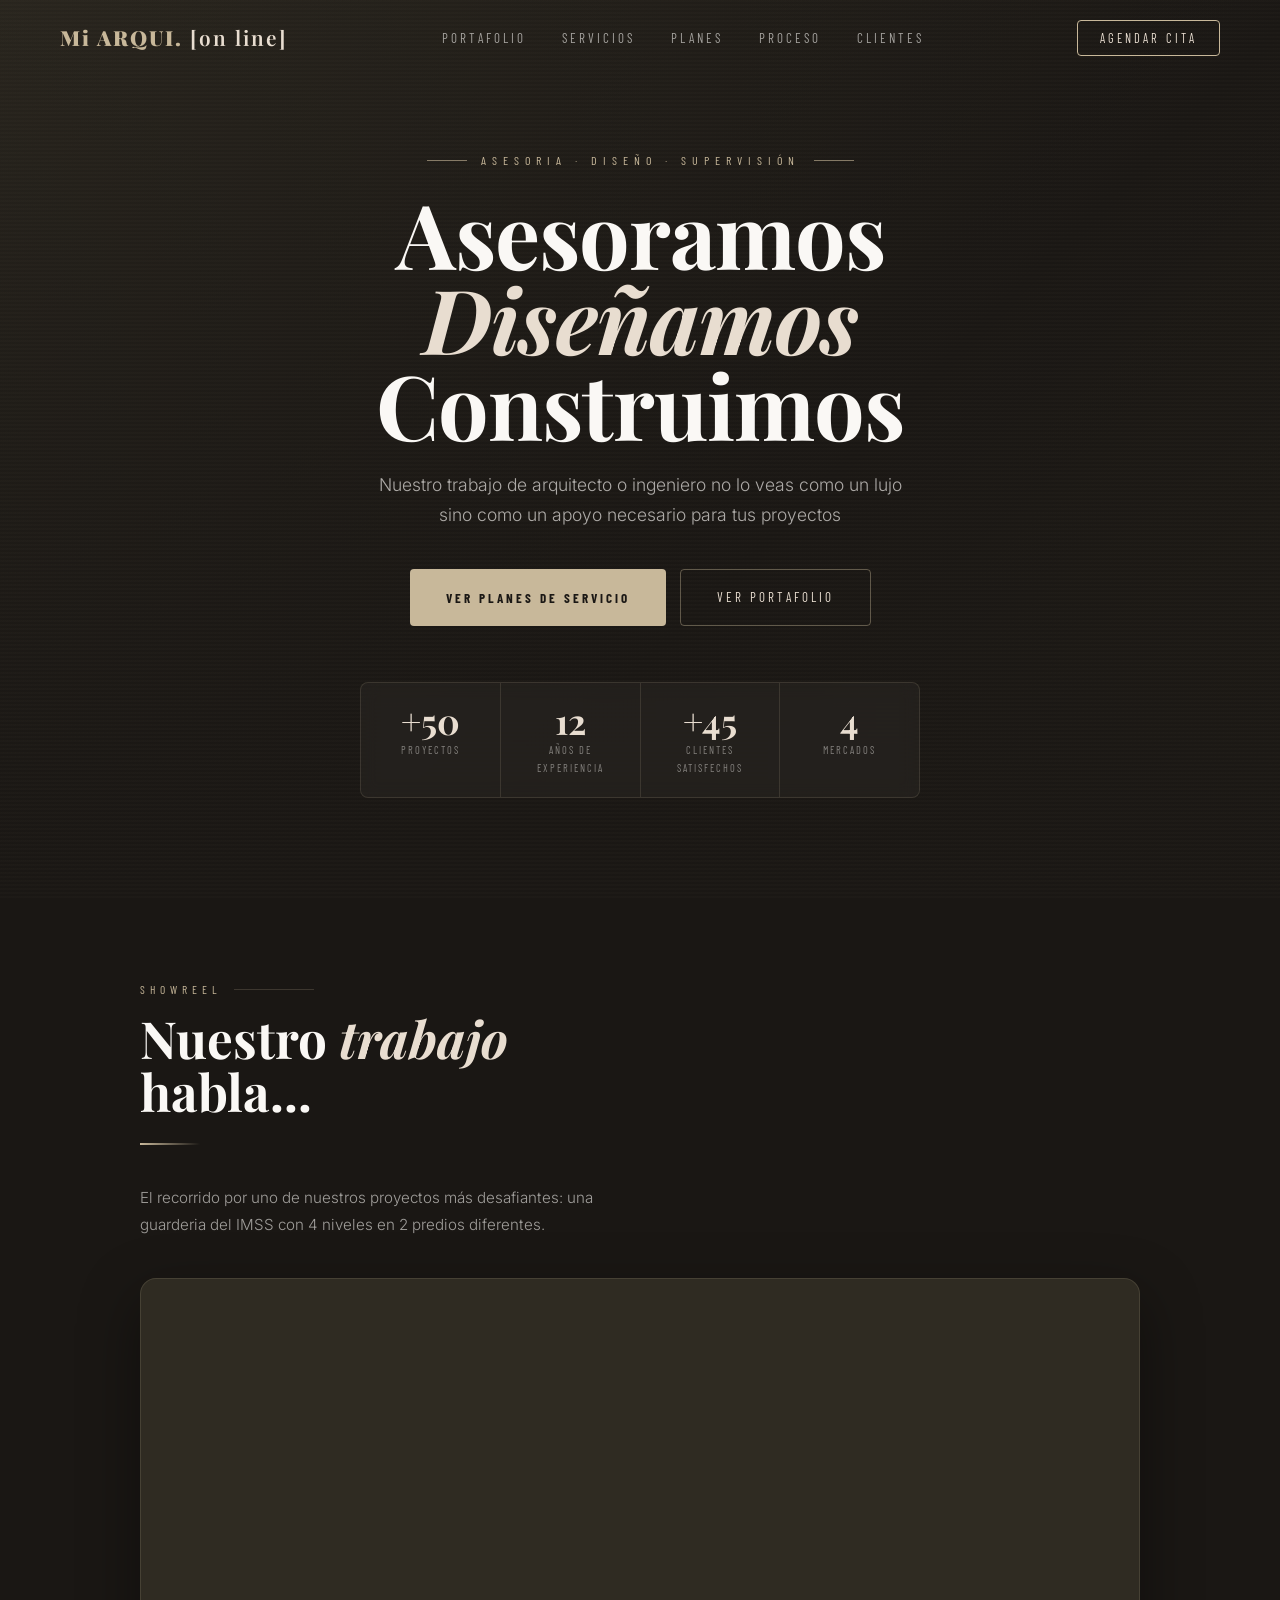
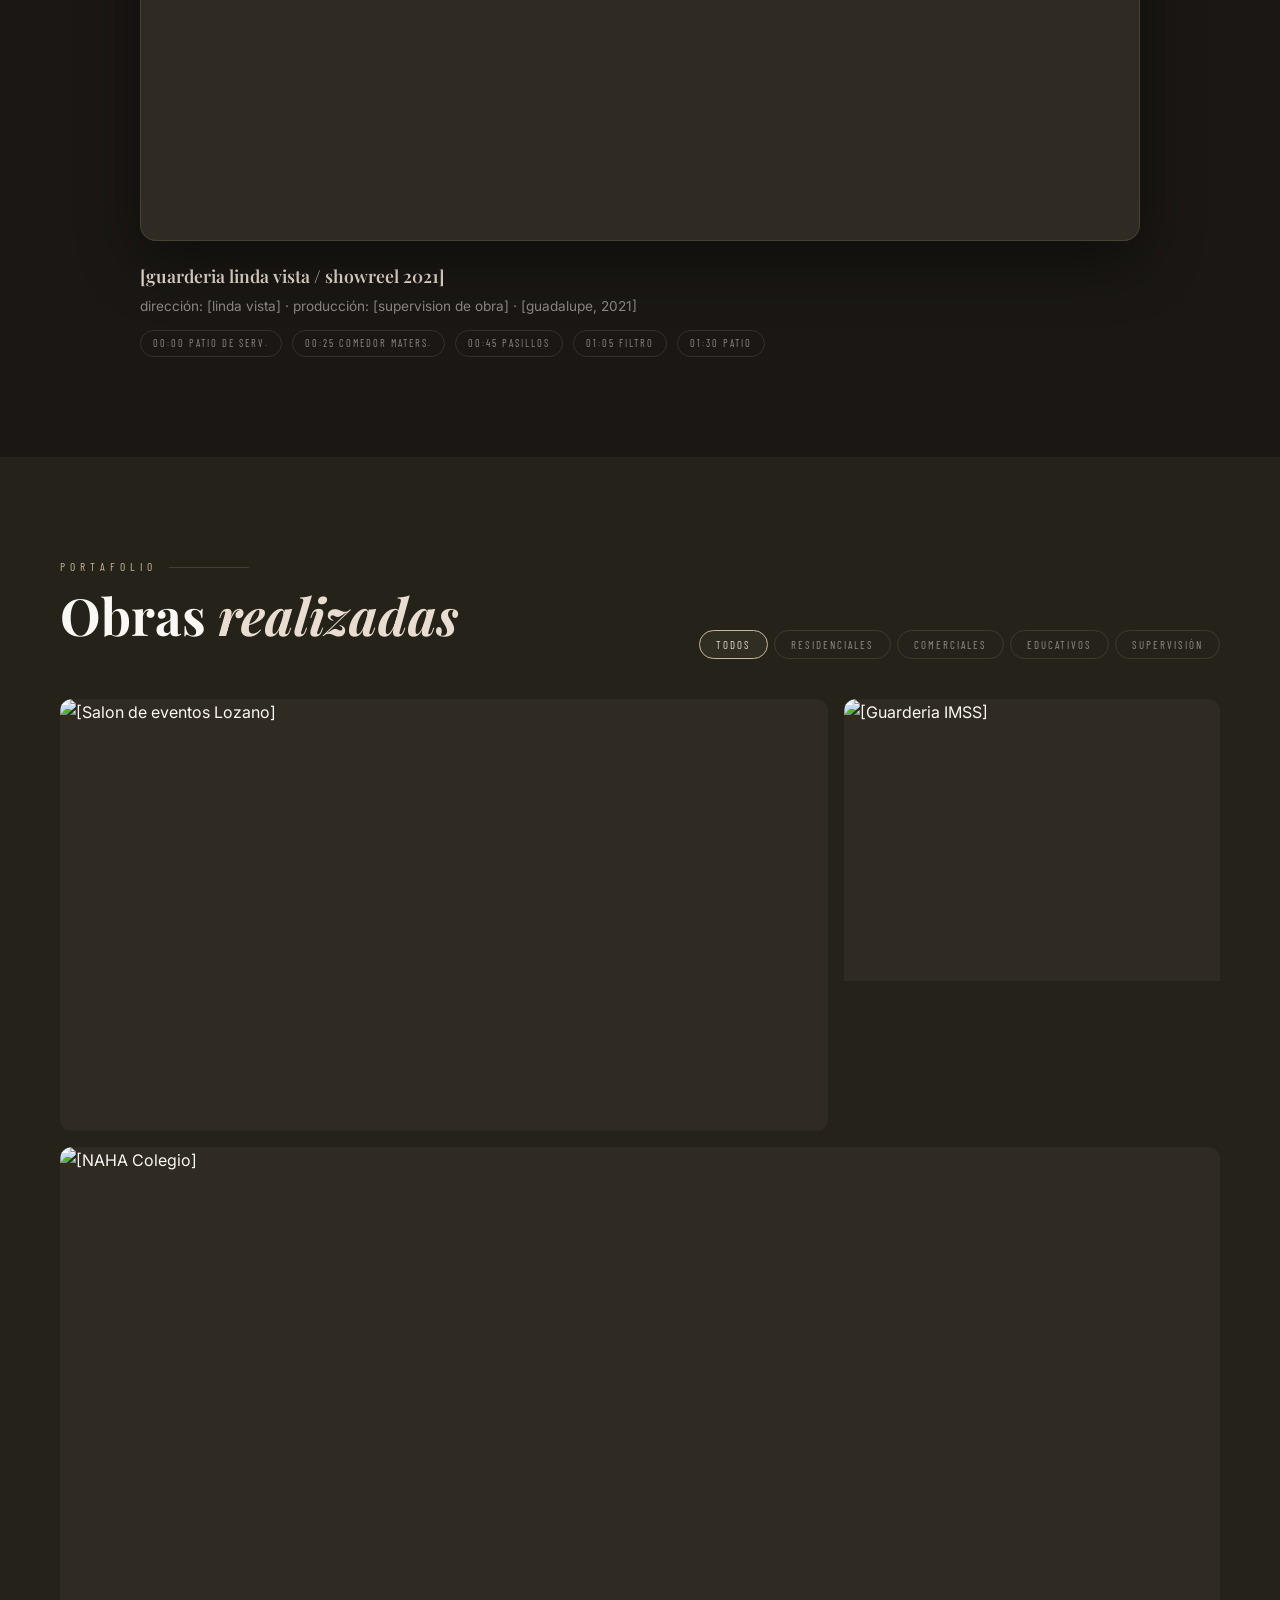
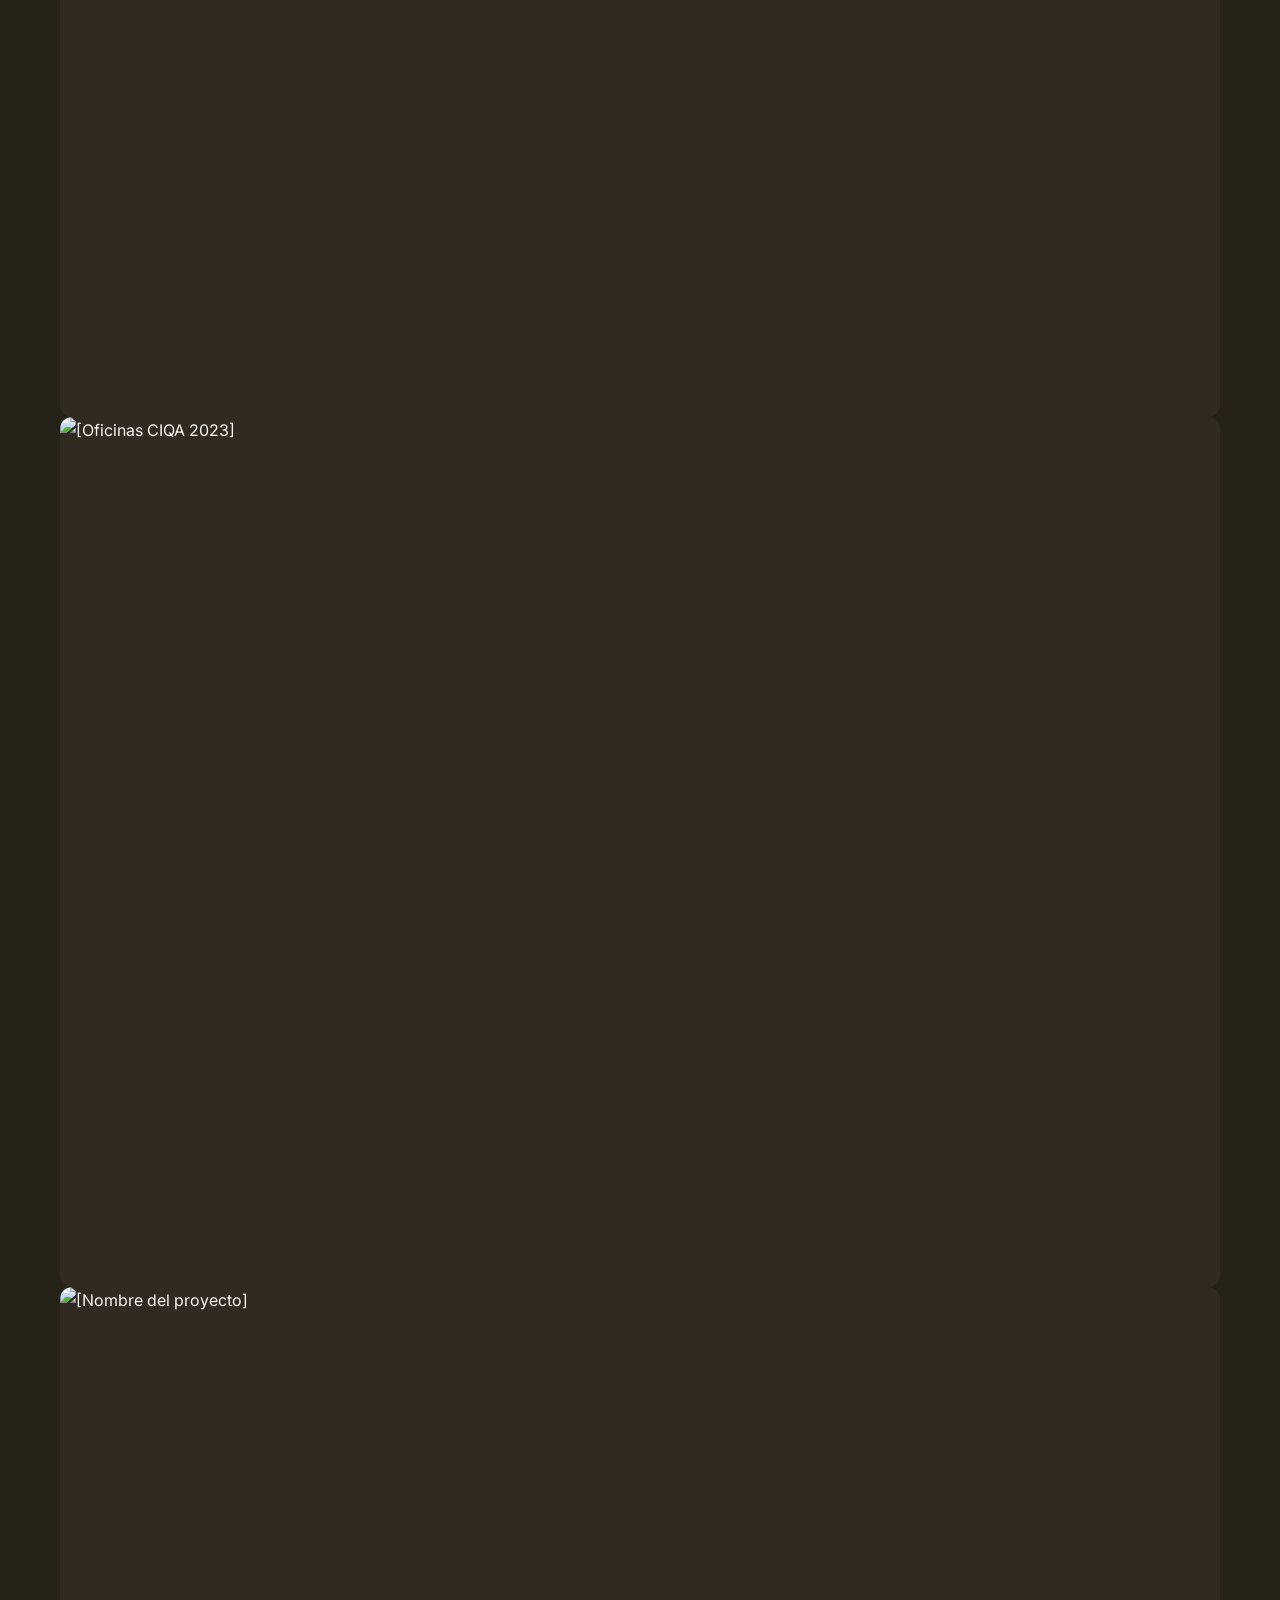
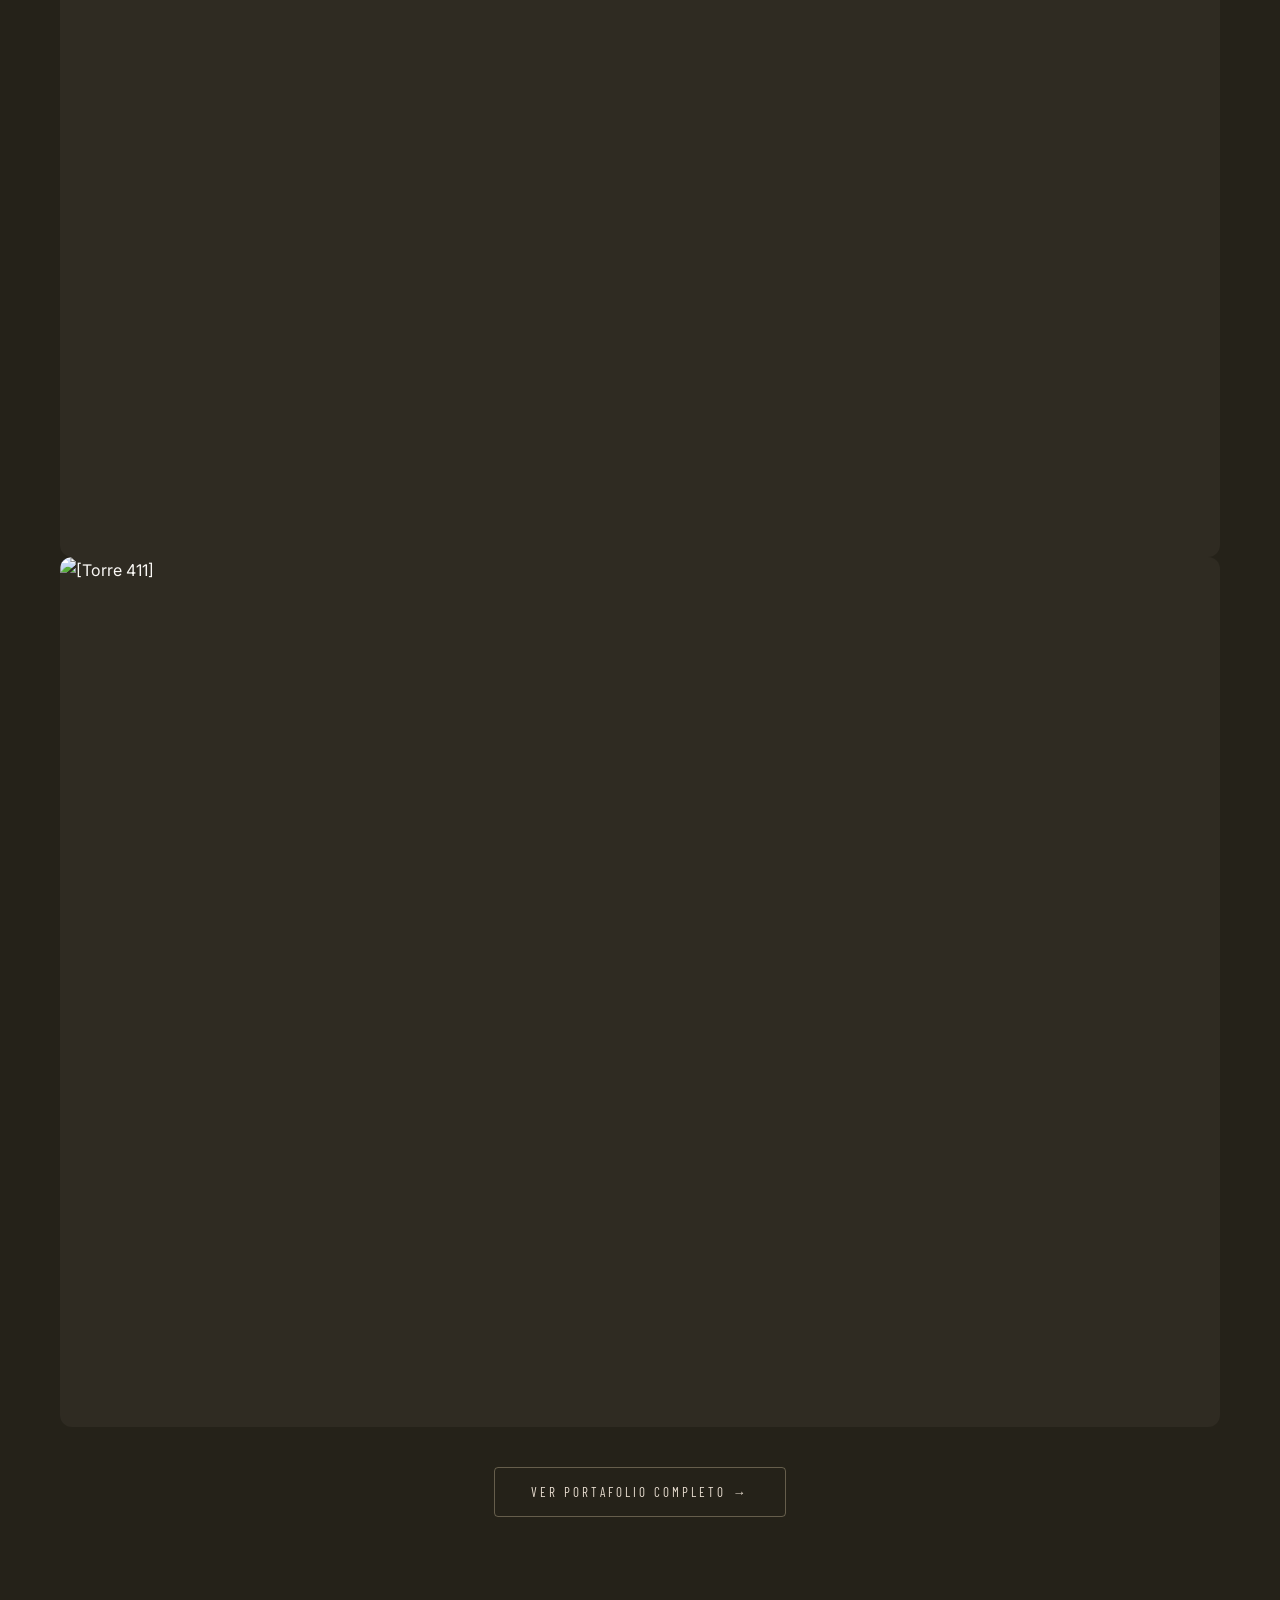
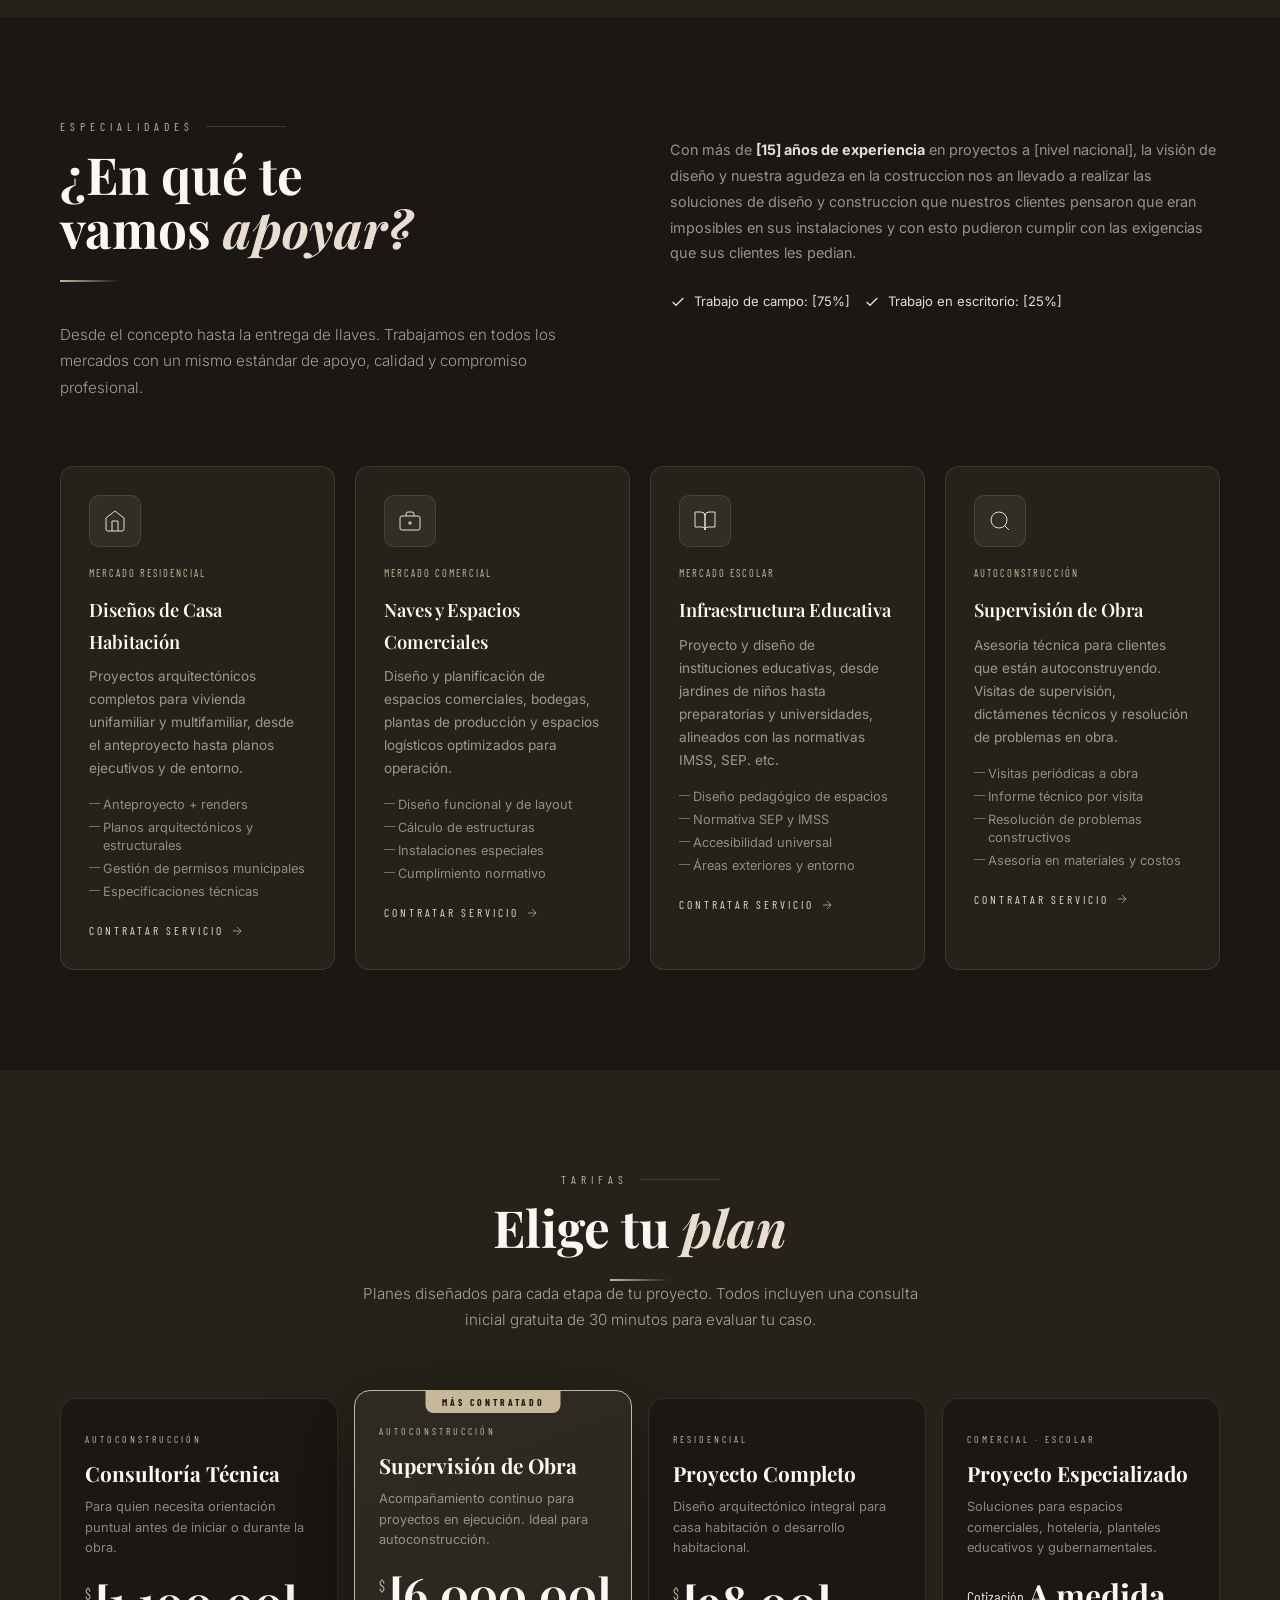
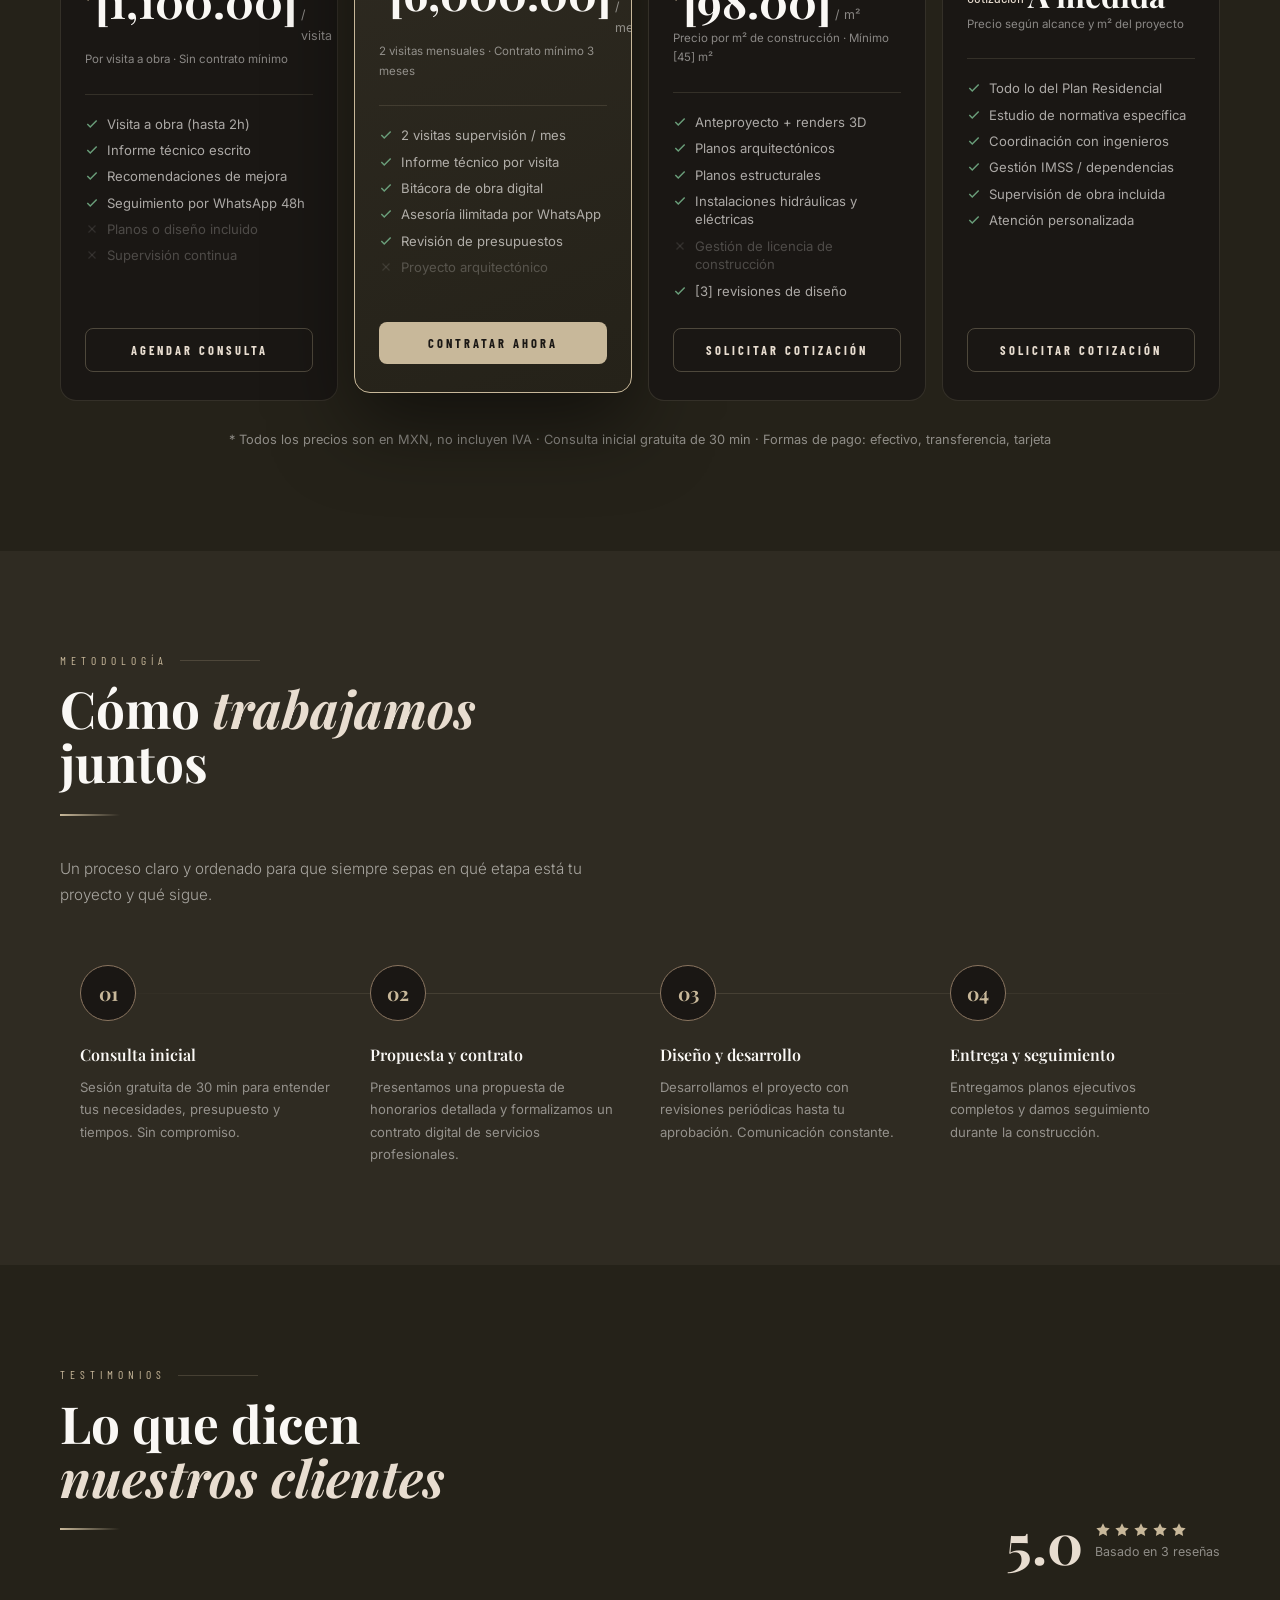
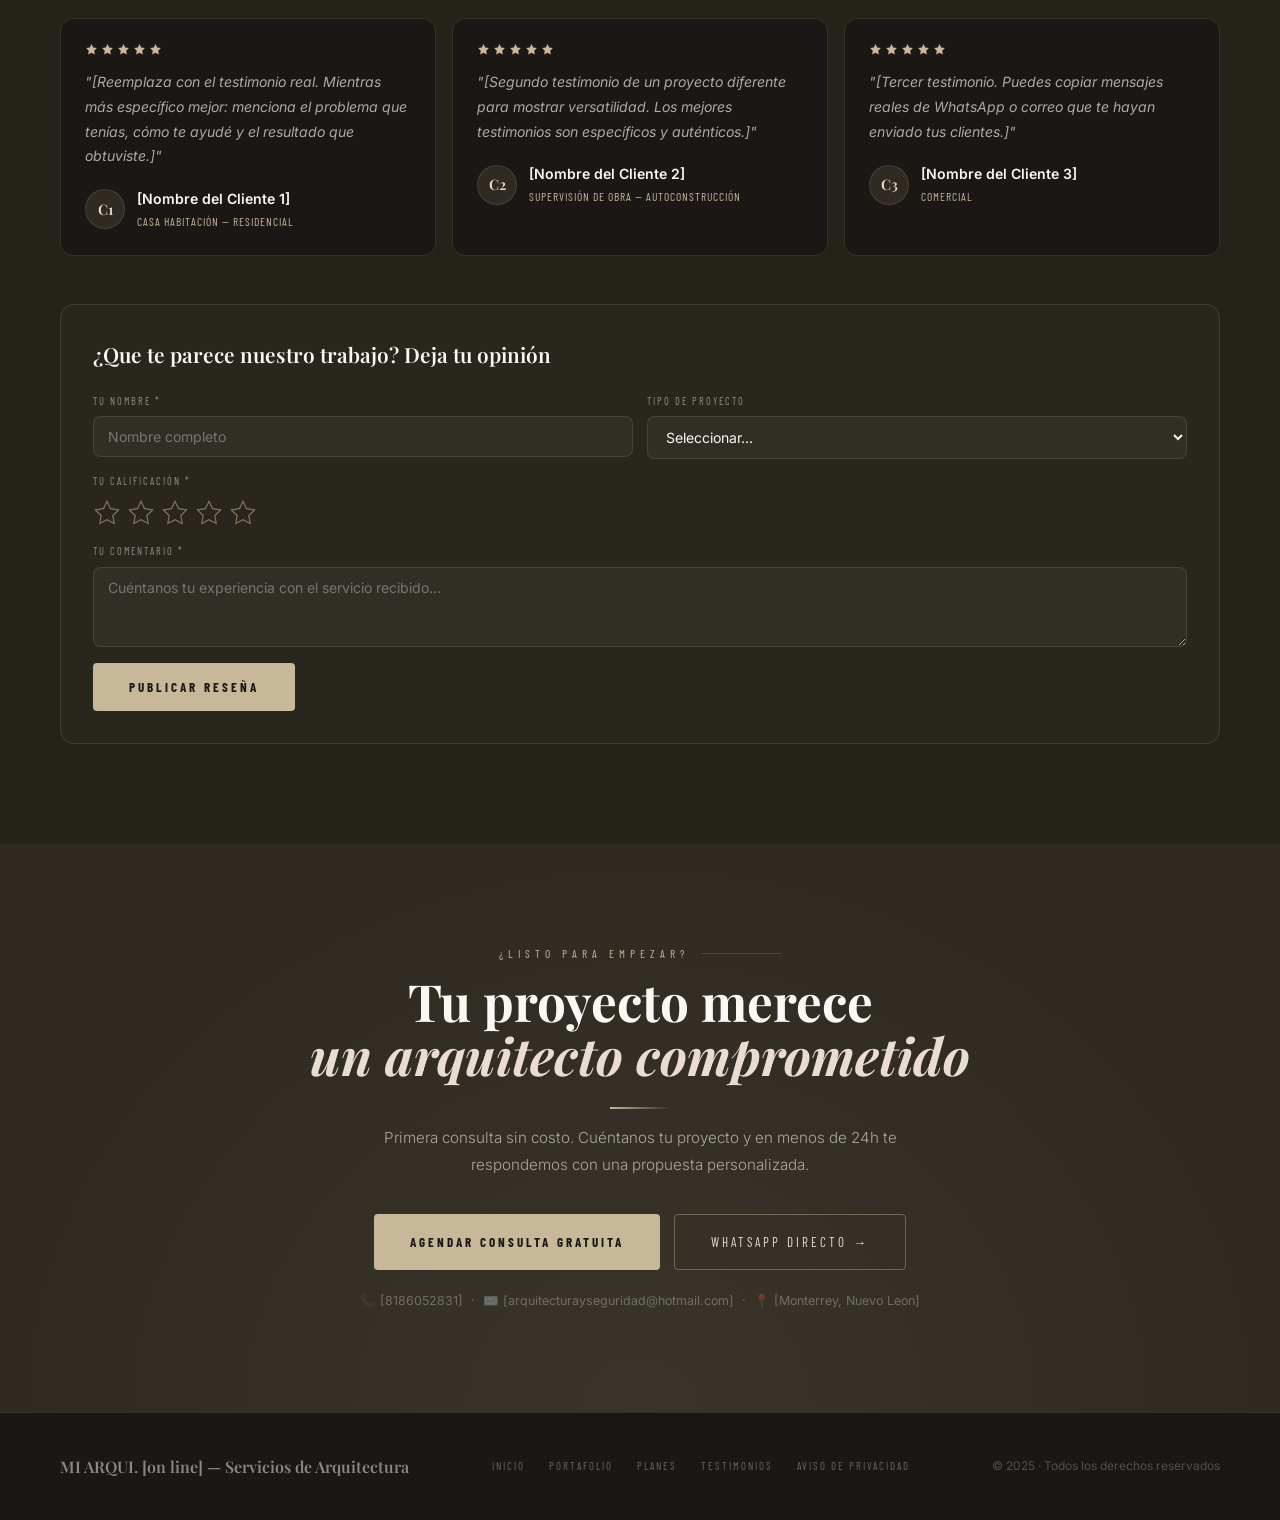
==== index.html @ bd2b29bd "Primer subida de la página de arquitectura" ====
<!DOCTYPE html>
<html lang="es">
<head>
  <meta charset="UTF-8">
  <meta name="viewport" content="width=device-width, initial-scale=1.0">

  <!-- ══════════════════════════════════════════════════════════
    EDITAR: Cambia [TU NOMBRE] y [TU CIUDAD] en el título
  ══════════════════════════════════════════════════════════ -->
  <title>ARQ. [mi arquis] — Servicios de Arquitectura · [TU CIUDAD]</title>

  <!-- SEO básico — editar con tu información real -->
  <meta name="description" content="Servicios arquitectónicos profesionales: diseño residencial, comerciales, escolar y supervisión de obra en [TU CIUDAD]. ARQ. [TU NOMBRE] — [X] años de experiencia.">
  <meta name="author"      content="ARQ. [TU NOMBRE]">
  <meta property="og:title"       content="ARQ. [TU NOMBRE] — Arquitectura Profesional">
  <meta property="og:description" content="Diseño residencial, comercial, escolar y supervisión de autoconstrucción en [TU CIUDAD].">
  <meta property="og:type"        content="website">

  <!-- Google Fonts -->
  <link href="https://fonts.googleapis.com/css2?family=Playfair+Display:wght@400;500;600;700;900&family=Inter:wght@300;400;500;600;700&family=Barlow+Condensed:wght@400;500;600;700;800&display=swap" rel="stylesheet">

  <!-- Hoja de estilos externa -->
  <link rel="stylesheet" href="style.css">
</head>
<body>

<!-- ════════════════════════════════════════════════════════════
  NAVIGATION
  ── Editar: [TU NOMBRE] en .nav-logo
════════════════════════════════════════════════════════════ -->
<nav class="nav" id="navbar">
  <a class="nav-logo" href="#inicio">
    <span>Mi ARQUI.</span> [on line]
  </a>

  <ul class="nav-links">
    <li><a href="#obras">Portafolio</a></li>
    <li><a href="#servicios">Servicios</a></li>
    <li><a href="#planes">Planes</a></li>
    <li><a href="#proceso">Proceso</a></li>
    <li><a href="#testimonios">Clientes</a></li>
  </ul>

  <button class="nav-cta" onclick="openModal('Consulta Inicial')">Agendar Cita</button>

  <div class="nav-hamburger" id="hamburger">
    <span></span><span></span><span></span>
  </div>
</nav>

<!-- ════════════════════════════════════════════════════════════
  HERO
  ── Para agregar foto de fondo edita .hero-bg en estilos.css
════════════════════════════════════════════════════════════ -->
<section class="hero" id="inicio">
  <div class="hero-bg"></div>
  <div class="hero-content">

    <div class="hero-eyebrow">Asesoria · Diseño · Supervisión</div>

    <!-- EDITAR: el h1 es tu propuesta de valor principal -->
    <h1 class="hero-title">
      Asesoramos<br>
      <em>Diseñamos</em><br>
      Construimos
    </h1>

    <p class="hero-subtitle">
      Nuestro trabajo de arquitecto o ingeniero no lo veas como un lujo sino como un apoyo necesario para tus proyectos
    </p>

    <div class="hero-actions">
      <button class="btn-primary" onclick="document.getElementById('planes').scrollIntoView({behavior:'smooth'})">
        Ver Planes de Servicio
      </button>
      <a class="btn-ghost" href="#obras">Ver Portafolio</a>
    </div>

    <!-- Stats — los números se llenan desde app.js (STATS object) -->
    <div class="hero-stats">
      <div class="hs-item">
        <span class="hs-num" id="stat-proyectos">+00</span>
        <span class="hs-lbl">Proyectos</span>
      </div>
      <div class="hs-item">
        <span class="hs-num" id="stat-anos">00</span>
        <span class="hs-lbl">Años de experiencia</span>
      </div>
      <div class="hs-item">
        <span class="hs-num" id="stat-clientes">+00</span>
        <span class="hs-lbl">Clientes satisfechos</span>
      </div>
      <div class="hs-item">
        <span class="hs-num">4</span>
        <span class="hs-lbl">Mercados</span>
      </div>
    </div>

  </div>
</section>

<!-- ════════════════════════════════════════════════════════════
  VIDEO CENTRAL
  ── Para insertar tu video real, ve a la línea del iframe
     comentado y descoméntala con tu ID de YouTube/Vimeo.
     Luego borra el div .video-placeholder completo.
════════════════════════════════════════════════════════════ -->
<section class="video-section" id="video">
  <div class="video-wrapper">

    <div style="max-width:480px; margin-bottom:40px;">
      <div class="section-eyebrow">Showreel</div>
      <h2 class="section-title">Nuestro <em>trabajo</em><br>habla...</h2>
      <div class="section-divider"></div>
      <p class="section-lead">
        El recorrido por uno de nuestros proyectos más desafiantes: una guarderia del IMSS con 4 niveles en 2 predios diferentes.
      </p>
    </div>

    <div class="video-container" id="videoContainer">
      <!-- Cambiado /shorts/ por /embed/ para que el navegador permita la reproducción -->
      <iframe src="https://youtube.com/embed/loGWJtZq9QY?feature=share" 
              frameborder="0" 
              allow="accelerometer; autoplay; clipboard-write; encrypted-media; gyroscope; picture-in-picture" 
              allowfullscreen 
              style="position:absolute;inset:0;width:100%;height:100%;">
      </iframe> 
    </div> 

    <div class="video-caption"> 
      <div class="vc-text"> 
        <div class="vc-title">[guarderia linda vista / showreel 2021]</div> 
        <div class="vc-desc">dirección: [linda vista] · producción: [supervision de obra] · [guadalupe, 2021]</div> 
      </div> 
      <div class="vc-chapters"> 
        <span class="vcc-item">00:00 patio de serv.</span> 
        <span class="vcc-item">00:25 comedor maters.</span> 
        <span class="vcc-item">00:45 pasillos</span> 
        <span class="vcc-item">01:05 filtro</span> 
        <span class="vcc-item">01:30 patio</span> 
      </div> 
    </div> 
  </div> 
</section>


<!-- ════════════════════════════════════════════════════════════
  GALERÍA DE OBRAS (6 fotos)
  ── Para cada obra:
     1. Borra el div .gi-placeholder
     2. Agrega: <img src="img/obra-N.jpg" alt="Descripción">
     3. Edita gi-category, gi-title y gi-location
  ── Tamaños recomendados:
       Obra 1 (principal): 1680 × 945 px
       Obras 2-6:           840 × 630 px
════════════════════════════════════════════════════════════ -->
<section class="gallery-section" id="obras">

  <div class="gallery-header">
    <div>
      <div class="section-eyebrow">Portafolio</div>
      <h2 class="section-title">Obras <em>realizadas</em></h2>
    </div>
    <!-- Filtros — los data-filter deben coincidir con data-category de cada item -->
    <div class="gallery-filter">
      <button class="gf-btn active" data-filter="all">Todos</button>
      <button class="gf-btn" data-filter="residenciales">residenciales</button>
      <button class="gf-btn" data-filter="comerciales">comerciales</button>
      <button class="gf-btn" data-filter="educativos">educativos</button>
      <button class="gf-btn" data-filter="supervision">Supervisión</button>
    </div>
  </div>

  <div class="gallery-grid" id="galleryGrid">

    <!-- ── OBRA 1: Foto principal (ocupa 2 columnas) ── -->
    <div class="gallery-item" data-category="comerciales">
      <div class="gi-img">
         <img src="img/5-eventos-cumbres.webp" alt="[Salon de eventos Lozano]">
       
      </div>
      <div class="gi-overlay">
        <div class="gi-category">comerciales</div>
        <div class="gi-title">[Salon de eventos Lozano]</div>
        <div class="gi-location">[Monterrey, Nuevo Leon · 2019]</div>
      </div>
    </div>

    <!-- ── OBRA 2 ── -->
    <div class="gallery-item" data-category="comercial">
      <div class="gi-img">
        <img src="img/3-educando-aprende.webp" alt="[Guarderia IMSS]"> 
        
          <svg viewBox="0 0 24 24"><rect x="3" y="3" width="18" height="18" rx="2"/><circle cx="8.5" cy="8.5" r="1.5"/><polyline points="21 15 16 10 5 21"/></svg>
          <span>Foto obra 2 (840×630px)</span>
        </div>
      </div>
      <div class="gi-overlay">
        <div class="gi-category">educativos</div>
        <div class="gi-title">[Guarderia IMSS]</div>
        <div class="gi-location">[Monterrey, Nuevo Leon · 2017]</div>
      </div>
    </div>

    <!-- ── OBRA 3 ── -->
    <div class="gallery-item" data-category="escolar">
      <div class="gi-img">
        <img src="img/4-naha-escobedo-_1_.webp" alt="[NAHA Colegio]">
        
          <svg viewBox="0 0 24 24"><rect x="3" y="3" width="18" height="18" rx="2"/><circle cx="8.5" cy="8.5" r="1.5"/><polyline points="21 15 16 10 5 21"/></svg>
          <span>Foto obra 3 (840×630px)</span>
        </div>
      </div>
      <div class="gi-overlay">
        <div class="gi-category">educativo</div>
        <div class="gi-title">[NAHA colegio]</div>
        <div class="gi-location">[Escobedo, Nuevo Leon · 2018]</div>
      </div>
    </div>

    <!-- ── OBRA 4 ── -->
    <div class="gallery-item" data-category="comerciales">
      <div class="gi-img">
        <img src="img/8-oficinas-CIQA.webp" alt="[Oficinas CIQA 2023]">
        
          <svg viewBox="0 0 24 24"><rect x="3" y="3" width="18" height="18" rx="2"/><circle cx="8.5" cy="8.5" r="1.5"/><polyline points="21 15 16 10 5 21"/></svg>
          <span>Foto obra 4 (840×630px)</span>
        </div>
      </div>
      <div class="gi-overlay">
        <div class="gi-category">comerciales</div>
        <div class="gi-title">[Oficinas CIQA 2023]</div>
        <div class="gi-location">[Saltillo, Coahuila · 2023]</div>
      </div>
    </div>

    <!-- ── OBRA 5 ── -->
    <div class="gallery-item" data-category="educativos">
      <div class="gi-img">
        <img src="img/7-Estancias-EPIM.webp" alt="[Nombre del proyecto]"> 
        
          <svg viewBox="0 0 24 24"><rect x="3" y="3" width="18" height="18" rx="2"/><circle cx="8.5" cy="8.5" r="1.5"/><polyline points="21 15 16 10 5 21"/></svg>
          <span>Foto obra 5 (840×630px)</span>
        </div>
      </div>
      <div class="gi-overlay">
        <div class="gi-category">educativos</div>
        <div class="gi-title">[Guarderia IMSS EPIM]</div>
        <div class="gi-location">[Guadalupe, Nuevo Leon · 2021]</div>
      </div>
    </div>

    <!-- ── OBRA 6 ── -->
    <div class="gallery-item" data-category="comerciales">
      <div class="gi-img">
         <img src="img/6-torre-411.webp" alt="[Torre 411]">
        
          <svg viewBox="0 0 24 24"><rect x="3" y="3" width="18" height="18" rx="2"/><circle cx="8.5" cy="8.5" r="1.5"/><polyline points="21 15 16 10 5 21"/></svg>
          <span>Foto obra 6 (840×630px)</span>
        </div>
      </div>
      <div class="gi-overlay">
        <div class="gi-category">comerciales/div>
        <div class="gi-title">[Torre 411]</div>
        <div class="gi-location">[Monterrey, Nuevo Leon · 2020]</div>
      </div>
    </div>

  

  <div class="gallery-cta">
    <button class="btn-ghost">Ver portafolio completo →</button>
  </div>
</section>

<!-- ════════════════════════════════════════════════════════════
  SERVICIOS (4 tarjetas)
  ── Editar: descripciones, features y el mercado de cada tarjeta
════════════════════════════════════════════════════════════ -->
<section class="services-section" id="servicios">
  <div class="services-intro">
    <div>
      <div class="section-eyebrow">Especialidades</div>
      <h2 class="section-title">¿En qué te<br>vamos <em>apoyar?</em></h2>
      <div class="section-divider"></div>
      <p class="section-lead">
        Desde el concepto hasta la entrega de llaves. Trabajamos en todos los mercados
        con un mismo estándar de apoyo, calidad y compromiso profesional.
      </p>
    </div>
    <div style="padding-top:20px;">
      <!-- EDITAR: años, ciudad, cédula y colegio -->
      <p style="font-size:.9rem;color:rgba(250,248,245,.55);line-height:1.8;">
        Con más de <strong style="color:var(--stone-l)">[15] años de experiencia</strong> en proyectos a
        [nivel nacional], la visión de diseño y nuestra agudeza en la costruccion nos an llevado a realizar
        las soluciones de diseño y construccion que nuestros clientes pensaron que eran imposibles en sus 
        instalaciones y con esto pudieron cumplir con las exigencias que sus clientes les pedian.
      </p>
      <div style="margin-top:24px;display:flex;gap:14px;flex-wrap:wrap;">
        <div style="display:flex;align-items:center;gap:8px;font-size:.82rem;color:var(--stone-l);">
          <svg width="16" height="16" viewBox="0 0 24 24" fill="none" stroke="currentColor" stroke-width="2"><polyline points="20 6 9 17 4 12"/></svg>
          Trabajo de campo: [75%]
        </div>
        <div style="display:flex;align-items:center;gap:8px;font-size:.82rem;color:var(--stone-l);">
          <svg width="16" height="16" viewBox="0 0 24 24" fill="none" stroke="currentColor" stroke-width="2"><polyline points="20 6 9 17 4 12"/></svg>
          Trabajo en escritorio: [25%]
        </div>
      </div>
    </div>
  </div>

  <div class="services-grid">

    <!-- ── Servicio 1: Residencial ── -->
    <div class="service-card" onclick="openModal('Diseño Residencial')">
      <div class="sc-icon">
        <svg viewBox="0 0 24 24"><path d="M3 9l9-7 9 7v11a2 2 0 01-2 2H5a2 2 0 01-2-2z"/><polyline points="9 22 9 12 15 12 15 22"/></svg>
      </div>
      <div class="sc-market">Mercado Residencial</div>
      <div class="sc-name">Diseños de Casa Habitación</div>
      <div class="sc-desc">
        Proyectos arquitectónicos completos para vivienda unifamiliar y multifamiliar,
        desde el anteproyecto hasta planos ejecutivos y de entorno.
      </div>
      <ul class="sc-features">
        <li>Anteproyecto + renders</li>
        <li>Planos arquitectónicos y estructurales</li>
        <li>Gestión de permisos municipales</li>
        <li>Especificaciones técnicas</li>
      </ul>
      <div class="sc-cta">
        Contratar servicio
        <svg viewBox="0 0 24 24"><line x1="5" y1="12" x2="19" y2="12"/><polyline points="12 5 19 12 12 19"/></svg>
      </div>
    </div>

    <!-- ── Servicio 2: Comercial ── -->
    <div class="service-card" onclick="openModal('Proyecto Comercial')">
      <div class="sc-icon">
        <svg viewBox="0 0 24 24"><rect x="2" y="7" width="20" height="14" rx="2"/><path d="M16 7V5a2 2 0 00-2-2h-4a2 2 0 00-2 2v2"/><line x1="12" y1="12" x2="12" y2="16"/><line x1="10" y1="14" x2="14" y2="14"/></svg>
      </div>
      <div class="sc-market">Mercado Comercial</div>
      <div class="sc-name">Naves y Espacios Comerciales</div>
      <div class="sc-desc">
        Diseño y planificación de espacios comerciales, bodegas, plantas de producción
        y espacios logísticos optimizados para operación.
      </div>
      <ul class="sc-features">
        <li>Diseño funcional y de layout</li>
        <li>Cálculo de estructuras</li>
        <li>Instalaciones especiales</li>
        <li>Cumplimiento normativo</li>
      </ul>
      <div class="sc-cta">
        Contratar servicio
        <svg viewBox="0 0 24 24"><line x1="5" y1="12" x2="19" y2="12"/><polyline points="12 5 19 12 12 19"/></svg>
      </div>
    </div>

    <!-- ── Servicio 3: Escolar ── -->
    <div class="service-card" onclick="openModal('Diseño Escolar')">
      <div class="sc-icon">
        <svg viewBox="0 0 24 24"><path d="M2 3h6a4 4 0 014 4v14a3 3 0 00-3-3H2z"/><path d="M22 3h-6a4 4 0 00-4 4v14a3 3 0 013-3h7z"/></svg>
      </div>
      <div class="sc-market">Mercado Escolar</div>
      <div class="sc-name">Infraestructura Educativa</div>
      <div class="sc-desc">
        Proyecto y diseño de instituciones educativas, desde jardines de niños
        hasta preparatorias y universidades, alineados con las normativas IMSS, SEP. etc.
      </div>
      <ul class="sc-features">
        <li>Diseño pedagógico de espacios</li>
        <li>Normativa SEP y IMSS</li>
        <li>Accesibilidad universal</li>
        <li>Áreas exteriores y entorno</li>
      </ul>
      <div class="sc-cta">
        Contratar servicio
        <svg viewBox="0 0 24 24"><line x1="5" y1="12" x2="19" y2="12"/><polyline points="12 5 19 12 12 19"/></svg>
      </div>
    </div>

    <!-- ── Servicio 4: Supervisión / Autoconstrucción ── -->
    <div class="service-card" onclick="openModal('Supervisión de Obra')">
      <div class="sc-icon">
        <svg viewBox="0 0 24 24"><circle cx="11" cy="11" r="8"/><line x1="21" y1="21" x2="16.65" y2="16.65"/></svg>
      </div>
      <div class="sc-market">Autoconstrucción</div>
      <div class="sc-name">Supervisión de Obra</div>
      <div class="sc-desc">
        Asesoria técnica para clientes que están autoconstruyendo. Visitas de
        supervisión, dictámenes técnicos y resolución de problemas en obra.
      </div>
      <ul class="sc-features">
        <li>Visitas periódicas a obra</li>
        <li>Informe técnico por visita</li>
        <li>Resolución de problemas constructivos</li>
        <li>Asesoría en materiales y costos</li>
      </ul>
      <div class="sc-cta">
        Contratar servicio
        <svg viewBox="0 0 24 24"><line x1="5" y1="12" x2="19" y2="12"/><polyline points="12 5 19 12 12 19"/></svg>
      </div>
    </div>

  </div>
</section>

<!-- ════════════════════════════════════════════════════════════
  PLANES / MEMBRESÍAS (4 módulos)
  ── Editar: precios en id="price1..4" y los features de cada plan
════════════════════════════════════════════════════════════ -->
<section class="plans-section" id="planes">

  <div class="plans-intro">
    <div class="section-eyebrow" style="justify-content:center">Tarifas</div>
    <h2 class="section-title">Elige tu <em>plan</em></h2>
    <div class="section-divider"></div>
    <p class="section-lead">
      Planes diseñados para cada etapa de tu proyecto. Todos incluyen una consulta
      inicial gratuita de 30 minutos para evaluar tu caso.
    </p>
  </div>

  <div class="plans-grid">

    <!-- ── Plan 1: Consultoría ── -->
    <div class="plan-card">
      <div class="plan-market">Autoconstrucción</div>
      <div class="plan-name">Consultoría Técnica</div>
      <div class="plan-desc">Para quien necesita orientación puntual antes de iniciar o durante la obra.</div>
      <div class="plan-price">
        <span class="pp-currency">$</span>
        <!-- EDITAR: reemplaza [XXXX] con tu precio real -->
        <span class="pp-amount" id="price1">[1,100.00]</span>
        <span class="pp-period">/ visita</span>
      </div>
      <div class="plan-price-note">Por visita a obra · Sin contrato mínimo</div>
      <div class="plan-divider"></div>
      <ul class="plan-features">
        <li class="included">
          <svg viewBox="0 0 24 24" stroke-width="2.5"><polyline points="20 6 9 17 4 12"/></svg>
          Visita a obra (hasta 2h)
        </li>
        <li class="included">
          <svg viewBox="0 0 24 24" stroke-width="2.5"><polyline points="20 6 9 17 4 12"/></svg>
          Informe técnico escrito
        </li>
        <li class="included">
          <svg viewBox="0 0 24 24" stroke-width="2.5"><polyline points="20 6 9 17 4 12"/></svg>
          Recomendaciones de mejora
        </li>
        <li class="included">
          <svg viewBox="0 0 24 24" stroke-width="2.5"><polyline points="20 6 9 17 4 12"/></svg>
          Seguimiento por WhatsApp 48h
        </li>
        <li class="excluded">
          <svg viewBox="0 0 24 24" stroke-width="2"><line x1="18" y1="6" x2="6" y2="18"/><line x1="6" y1="6" x2="18" y2="18"/></svg>
          Planos o diseño incluido
        </li>
        <li class="excluded">
          <svg viewBox="0 0 24 24" stroke-width="2"><line x1="18" y1="6" x2="6" y2="18"/><line x1="6" y1="6" x2="18" y2="18"/></svg>
          Supervisión continua
        </li>
      </ul>
      <button class="plan-btn plan-btn-outline" onclick="openModal('Consultoría Técnica')">
        Agendar Consulta
      </button>
    </div>

    <!-- ── Plan 2: Supervisión (DESTACADO) ── -->
    <div class="plan-card featured">
      <div class="plan-popular">MÁS CONTRATADO</div>
      <div class="plan-market">Autoconstrucción</div>
      <div class="plan-name">Supervisión de Obra</div>
      <div class="plan-desc">Acompañamiento continuo para proyectos en ejecución. Ideal para autoconstrucción.</div>
      <div class="plan-price">
        <span class="pp-currency">$</span>
        <span class="pp-amount" id="price2">[6,000.00]</span>
        <span class="pp-period">/ mes</span>
      </div>
      <div class="plan-price-note">2 visitas mensuales · Contrato mínimo 3 meses</div>
      <div class="plan-divider"></div>
      <ul class="plan-features">
        <li class="included">
          <svg viewBox="0 0 24 24" stroke-width="2.5"><polyline points="20 6 9 17 4 12"/></svg>
          2 visitas supervisión / mes
        </li>
        <li class="included">
          <svg viewBox="0 0 24 24" stroke-width="2.5"><polyline points="20 6 9 17 4 12"/></svg>
          Informe técnico por visita
        </li>
        <li class="included">
          <svg viewBox="0 0 24 24" stroke-width="2.5"><polyline points="20 6 9 17 4 12"/></svg>
          Bitácora de obra digital
        </li>
        <li class="included">
          <svg viewBox="0 0 24 24" stroke-width="2.5"><polyline points="20 6 9 17 4 12"/></svg>
          Asesoría ilimitada por WhatsApp
        </li>
        <li class="included">
          <svg viewBox="0 0 24 24" stroke-width="2.5"><polyline points="20 6 9 17 4 12"/></svg>
          Revisión de presupuestos
        </li>
        <li class="excluded">
          <svg viewBox="0 0 24 24" stroke-width="2"><line x1="18" y1="6" x2="6" y2="18"/><line x1="6" y1="6" x2="18" y2="18"/></svg>
          Proyecto arquitectónico
        </li>
      </ul>
      <button class="plan-btn plan-btn-solid" onclick="openModal('Supervisión de Obra')">
        Contratar Ahora
      </button>
    </div>

    <!-- ── Plan 3: Proyecto Residencial Completo ── -->
    <div class="plan-card">
      <div class="plan-market">Residencial</div>
      <div class="plan-name">Proyecto Completo</div>
      <div class="plan-desc">Diseño arquitectónico integral para casa habitación o desarrollo habitacional.</div>
      <div class="plan-price">
        <span class="pp-currency">$</span>
        <span class="pp-amount" id="price3">[98.00]</span>
        <span class="pp-period">/ m²</span>
      </div>
      <!-- EDITAR: mínimo de m² según tu política -->
      <div class="plan-price-note">Precio por m² de construcción · Mínimo [45] m²</div>
      <div class="plan-divider"></div>
      <ul class="plan-features">
        <li class="included">
          <svg viewBox="0 0 24 24" stroke-width="2.5"><polyline points="20 6 9 17 4 12"/></svg>
          Anteproyecto + renders 3D
        </li>
        <li class="included">
          <svg viewBox="0 0 24 24" stroke-width="2.5"><polyline points="20 6 9 17 4 12"/></svg>
          Planos arquitectónicos
        </li>
        <li class="included">
          <svg viewBox="0 0 24 24" stroke-width="2.5"><polyline points="20 6 9 17 4 12"/></svg>
          Planos estructurales
        </li>
        <li class="included">
          <svg viewBox="0 0 24 24" stroke-width="2.5"><polyline points="20 6 9 17 4 12"/></svg>
          Instalaciones hidráulicas y eléctricas
        </li>
        <li class="excluded">
          <svg viewBox="0 0 24 24" stroke-width="2.5"><line x1="18" y1="6" x2="6" y2="18"/><line x1="6" y1="6" x2="18" y2="18"/></svg>
          Gestión de licencia de construcción
        </li>
        <li class="included">
          <!-- EDITAR: número de revisiones incluidas -->
          <svg viewBox="0 0 24 24" stroke-width="2.5"><polyline points="20 6 9 17 4 12"/></svg>
          [3] revisiones de diseño
        </li>
      </ul>
      <button class="plan-btn plan-btn-outline" onclick="openModal('Proyecto Residencial Completo')">
        Solicitar Cotización
      </button>
    </div>

    <!-- ── Plan 4: Proyecto Especializado Industrial / Escolar ── -->
    <div class="plan-card">
      <div class="plan-market">Comercial · Escolar</div>
      <div class="plan-name">Proyecto Especializado</div>
      <div class="plan-desc">Soluciones para espacios comerciales, hoteleria, planteles educativos y gubernamentales.</div>
      <div class="plan-price">
        <span class="pp-currency" style="font-size:1rem;color:var(--stone-l)">Cotización</span>
        <span class="pp-amount" style="font-size:2rem;">A medida</span>
      </div>
      <div class="plan-price-note">Precio según alcance y m² del proyecto</div>
      <div class="plan-divider"></div>
      <ul class="plan-features">
        <li class="included">
          <svg viewBox="0 0 24 24" stroke-width="2.5"><polyline points="20 6 9 17 4 12"/></svg>
          Todo lo del Plan Residencial
        </li>
        <li class="included">
          <svg viewBox="0 0 24 24" stroke-width="2.5"><polyline points="20 6 9 17 4 12"/></svg>
          Estudio de normativa específica
        </li>
        <li class="included">
          <svg viewBox="0 0 24 24" stroke-width="2.5"><polyline points="20 6 9 17 4 12"/></svg>
          Coordinación con ingenieros
        </li>
        <li class="included">
          <svg viewBox="0 0 24 24" stroke-width="2.5"><polyline points="20 6 9 17 4 12"/></svg>
          Gestión IMSS / dependencias
        </li>
        <li class="included">
          <svg viewBox="0 0 24 24" stroke-width="2.5"><polyline points="20 6 9 17 4 12"/></svg>
          Supervisión de obra incluida
        </li>
        <li class="included">
          <svg viewBox="0 0 24 24" stroke-width="2.5"><polyline points="20 6 9 17 4 12"/></svg>
          Atención personalizada
        </li>
      </ul>
      <button class="plan-btn plan-btn-outline" onclick="openModal('Proyecto Especializado')">
        Solicitar Cotización
      </button>
    </div>

  </div><!-- /plans-grid -->

  <p class="plans-note">
    * Todos los precios son en MXN, no incluyen IVA · Consulta inicial gratuita de 30 min ·
    Formas de pago: efectivo, transferencia, tarjeta
  </p>
</section>

<!-- ════════════════════════════════════════════════════════════
  PROCESO DE TRABAJO
  ── Editar: títulos y descripciones de los 4 pasos
════════════════════════════════════════════════════════════ -->
<section class="process-section" id="proceso">
  <div style="max-width:560px;">
    <div class="section-eyebrow">Metodología</div>
    <h2 class="section-title">Cómo <em>trabajamos</em><br>juntos</h2>
    <div class="section-divider"></div>
    <p class="section-lead">
      Un proceso claro y ordenado para que siempre sepas en qué etapa está tu
      proyecto y qué sigue.
    </p>
  </div>

  <div class="process-grid">
    <div class="process-step">
      <div class="ps-num">01</div>
      <div class="ps-title">Consulta inicial</div>
      <div class="ps-desc">Sesión gratuita de 30 min para entender tus necesidades, presupuesto y tiempos. Sin compromiso.</div>
    </div>
    <div class="process-step">
      <div class="ps-num">02</div>
      <div class="ps-title">Propuesta y contrato</div>
      <div class="ps-desc">Presentamos una propuesta de honorarios detallada y formalizamos un contrato digital de servicios profesionales.</div>
    </div>
    <div class="process-step">
      <div class="ps-num">03</div>
      <div class="ps-title">Diseño y desarrollo</div>
      <div class="ps-desc">Desarrollamos el proyecto con revisiones periódicas hasta tu aprobación. Comunicación constante.</div>
    </div>
    <div class="process-step">
      <div class="ps-num">04</div>
      <div class="ps-title">Entrega y seguimiento</div>
      <div class="ps-desc">Entregamos planos ejecutivos completos y damos seguimiento durante la construcción.</div>
    </div>
  </div>
</section>

<!-- ════════════════════════════════════════════════════════════
  TESTIMONIOS
  ── Los testimonios se muestran desde el array TESTIMONIALS en app.js
  ── Los nuevos comentarios del formulario también se agregan ahí
════════════════════════════════════════════════════════════ -->
<section class="testimonials-section" id="testimonios">

  <div class="testimonials-header">
    <div>
      <div class="section-eyebrow">Testimonios</div>
      <h2 class="section-title">Lo que dicen<br><em>nuestros clientes</em></h2>
      <div class="section-divider"></div>
    </div>
    <div class="tes-rating-summary">
      <div class="tes-big-score" id="avgRating">5.0</div>
      <div>
        <div class="tes-stars">
          <svg viewBox="0 0 24 24"><polygon points="12 2 15.09 8.26 22 9.27 17 14.14 18.18 21.02 12 17.77 5.82 21.02 7 14.14 2 9.27 8.91 8.26 12 2"/></svg>
          <svg viewBox="0 0 24 24"><polygon points="12 2 15.09 8.26 22 9.27 17 14.14 18.18 21.02 12 17.77 5.82 21.02 7 14.14 2 9.27 8.91 8.26 12 2"/></svg>
          <svg viewBox="0 0 24 24"><polygon points="12 2 15.09 8.26 22 9.27 17 14.14 18.18 21.02 12 17.77 5.82 21.02 7 14.14 2 9.27 8.91 8.26 12 2"/></svg>
          <svg viewBox="0 0 24 24"><polygon points="12 2 15.09 8.26 22 9.27 17 14.14 18.18 21.02 12 17.77 5.82 21.02 7 14.14 2 9.27 8.91 8.26 12 2"/></svg>
          <svg viewBox="0 0 24 24"><polygon points="12 2 15.09 8.26 22 9.27 17 14.14 18.18 21.02 12 17.77 5.82 21.02 7 14.14 2 9.27 8.91 8.26 12 2"/></svg>
        </div>
        <div class="tes-total" id="totalReviews">Basado en 0 reseñas</div>
      </div>
    </div>
  </div>

  <!-- Las tarjetas se generan por JS desde TESTIMONIALS en app.js -->
  <div class="testimonials-grid" id="testimonialsGrid"></div>

  <!-- Formulario: dejar reseña -->
  <div class="leave-review">
    <div class="lr-title">¿Que te parece nuestro trabajo? Deja tu opinión</div>
    <div class="form-grid">
      <div class="form-field">
        <label>Tu nombre *</label>
        <input type="text" id="rev_name" placeholder="Nombre completo">
      </div>
      <div class="form-field">
        <label>Tipo de proyecto</label>
        <select id="rev_project">
          <option value="">Seleccionar...</option>
          <option>Casa habitación — Residencial</option>
          <option>Espacio comercial</option>
          <option>Instalación educativa</option>
          <option>Supervisión de obra</option>
          <option>Consultoría técnica</option>
          <option>Otro</option>
        </select>
      </div>
    </div>
    <div style="margin-bottom:12px;">
      <div style="font-family:var(--fb);font-size:.65rem;letter-spacing:2px;text-transform:uppercase;color:rgba(250,248,245,.5);margin-bottom:8px;">
        Tu calificación *
      </div>
      <div class="star-picker" id="starPicker">
        <svg viewBox="0 0 24 24" data-val="1"><polygon points="12 2 15.09 8.26 22 9.27 17 14.14 18.18 21.02 12 17.77 5.82 21.02 7 14.14 2 9.27 8.91 8.26 12 2"/></svg>
        <svg viewBox="0 0 24 24" data-val="2"><polygon points="12 2 15.09 8.26 22 9.27 17 14.14 18.18 21.02 12 17.77 5.82 21.02 7 14.14 2 9.27 8.91 8.26 12 2"/></svg>
        <svg viewBox="0 0 24 24" data-val="3"><polygon points="12 2 15.09 8.26 22 9.27 17 14.14 18.18 21.02 12 17.77 5.82 21.02 7 14.14 2 9.27 8.91 8.26 12 2"/></svg>
        <svg viewBox="0 0 24 24" data-val="4"><polygon points="12 2 15.09 8.26 22 9.27 17 14.14 18.18 21.02 12 17.77 5.82 21.02 7 14.14 2 9.27 8.91 8.26 12 2"/></svg>
        <svg viewBox="0 0 24 24" data-val="5"><polygon points="12 2 15.09 8.26 22 9.27 17 14.14 18.18 21.02 12 17.77 5.82 21.02 7 14.14 2 9.27 8.91 8.26 12 2"/></svg>
      </div>
    </div>
    <div class="form-grid g1" style="margin-bottom:16px;">
      <div class="form-field">
        <label>Tu comentario *</label>
        <textarea id="rev_text" rows="3" placeholder="Cuéntanos tu experiencia con el servicio recibido..."></textarea>
      </div>
    </div>
    <button class="btn-primary" onclick="submitReview()">Publicar Reseña</button>
    <p id="reviewSuccess" style="display:none;margin-top:12px;font-size:.85rem;color:var(--green-l);">
      ✓ ¡Gracias por tu reseña! Se publicará después de revisión.
    </p>
  </div>

</section>

<!-- ════════════════════════════════════════════════════════════
  CTA FINAL
  ── EDITAR: teléfono WhatsApp, email y ciudad
════════════════════════════════════════════════════════════ -->
<section class="cta-final">
  <div style="position:relative;z-index:1;">
    <div class="section-eyebrow" style="justify-content:center;">¿Listo para empezar?</div>
    <h2 class="section-title">Tu proyecto merece<br><em>un arquitecto comprometido</em></h2>
    <div class="section-divider" style="margin:24px auto 16px;"></div>
    <p class="section-lead">
      Primera consulta sin costo. Cuéntanos tu proyecto y en menos de 24h te respondemos
      con una propuesta personalizada.
    </p>
    <div style="display:flex;gap:14px;justify-content:center;flex-wrap:wrap;margin-top:36px;">
      <button class="btn-primary" onclick="openModal('Consulta Inicial Gratuita')">
        Agendar Consulta Gratuita
      </button>
      <!-- EDITAR: reemplaza 521XXXXXXXXXX con tu número (lada + número sin guiones) -->
      <a class="btn-ghost"
         href="https://wa.me/018186052831?text=Hola,%20me%20interesa%20tu%20servicio%20de%20arquitectura"
         target="_blank">
        WhatsApp directo →
      </a>
    </div>
    <!-- EDITAR: teléfono, email y ciudad -->
    <p style="font-size:.78rem;color:rgba(250,248,245,.3);margin-top:20px;">
      📞 [8186052831] &nbsp;·&nbsp; ✉️ [arquitecturayseguridad@hotmail.com] &nbsp;·&nbsp; 📍 [Monterrey, Nuevo Leon]
    </p>
  </div>
</section>

<!-- ════════════════════════════════════════════════════════════
  FOOTER
  ── EDITAR: nombre, cédula y año
════════════════════════════════════════════════════════════ -->
<footer class="footer">
  <div class="footer-logo">MI ARQUI. [on line] — Servicios de Arquitectura</div>
  <div class="footer-links">
    <a href="#inicio">Inicio</a>
    <a href="#obras">Portafolio</a>
    <a href="#planes">Planes</a>
    <a href="#testimonios">Testimonios</a>
    <a href="#">Aviso de privacidad</a>
  </div>
  <div class="footer-copy">
    © 2025 · Todos los derechos reservados 
  </div>
</footer>

<!-- ════════════════════════════════════════════════════════════
  MODAL DE COMPRA / AGENDA DE CITAS
  ── No editar este bloque. Los textos dinámicos los
     controla app.js (openModal, goToStep, etc.)
════════════════════════════════════════════════════════════ -->
<div class="modal-overlay" id="modalOverlay">
  <div class="modal">

    <div class="modal-header">
      <div>
        <div class="modal-plan-tag" id="modalPlanTag">Servicio</div>
        <div class="modal-title"    id="modalTitle">Agendar Consulta</div>
      </div>
      <div class="modal-close" onclick="closeModal()">✕</div>
    </div>

    <div class="modal-body">

      <!-- Indicador de pasos -->
      <div class="modal-steps">
        <div class="ms-step active" id="step-tab-1">
          <div class="ms-num">1</div><div class="ms-label">Tus datos</div>
        </div>
        <div class="ms-step" id="step-tab-2">
          <div class="ms-num">2</div><div class="ms-label">Fecha y hora</div>
        </div>
        <div class="ms-step" id="step-tab-3">
          <div class="ms-num">3</div><div class="ms-label">Confirmar</div>
        </div>
      </div>

      <!-- STEP 1: Datos del cliente -->
      <div class="step-panel active" id="step-1">
        <p style="font-size:.85rem;color:var(--muted);margin-bottom:20px;line-height:1.6;">
          Cuéntame un poco sobre ti y tu proyecto para poder preparar mejor nuestra reunión.
        </p>
        <div class="form-grid">
          <div class="form-field">
            <label>Nombre completo *</label>
            <input type="text" id="cl_name" placeholder="Tu nombre">
          </div>
          <div class="form-field">
            <label>Teléfono / WhatsApp *</label>
            <input type="tel" id="cl_phone" placeholder="10 dígitos">
          </div>
          <div class="form-field">
            <label>Email *</label>
            <input type="email" id="cl_email" placeholder="correo@ejemplo.com">
          </div>
          <div class="form-field">
            <label>Ciudad / Ubicación del proyecto</label>
            <input type="text" id="cl_city" placeholder="Ciudad, Estado">
          </div>
        </div>
        <div class="form-grid g1">
          <div class="form-field">
            <label>Describe brevemente tu proyecto o necesidad *</label>
            <textarea id="cl_desc" rows="3"
              placeholder="Ej: Quiero construir una casa de 120m² en un terreno en esquina...">
            </textarea>
          </div>
          <div class="form-field" style="margin-top:10px;">
            <label>Presupuesto aproximado (opcional)</label>
            <select id="cl_budget">
              <option value="">Prefiero no indicarlo por ahora</option>
              <option>Menos de $500,000 MXN</option>
              <option>$500,000 – $1,500,000 MXN</option>
              <option>$1,500,000 – $3,000,000 MXN</option>
              <option>Más de $3,000,000 MXN</option>
              <option>Aún no definido</option>
            </select>
          </div>
        </div>
        <div class="modal-footer">
          <span></span>
          <button class="modal-next-btn" onclick="goToStep(2)">Elegir Fecha →</button>
        </div>
      </div>

      <!-- STEP 2: Calendario -->
      <div class="step-panel" id="step-2">
        <p style="font-size:.85rem;color:var(--muted);margin-bottom:20px;line-height:1.6;">
          Selecciona la fecha y hora de tu preferencia. Las reuniones pueden ser presenciales
          o por videollamada.
        </p>

        <div class="cal-header">
          <div class="cal-month" id="calMonth">—</div>
          <div class="cal-nav">
            <button class="cal-nav-btn" onclick="changeMonth(-1)">
              <svg viewBox="0 0 24 24"><polyline points="15 18 9 12 15 6"/></svg>
            </button>
            <button class="cal-nav-btn" onclick="changeMonth(1)">
              <svg viewBox="0 0 24 24"><polyline points="9 18 15 12 9 6"/></svg>
            </button>
          </div>
        </div>

        <div class="cal-days-header">
          <div class="cal-day-name">Dom</div>
          <div class="cal-day-name">Lun</div>
          <div class="cal-day-name">Mar</div>
          <div class="cal-day-name">Mié</div>
          <div class="cal-day-name">Jue</div>
          <div class="cal-day-name">Vie</div>
          <div class="cal-day-name">Sáb</div>
        </div>

        <div class="cal-grid" id="calGrid"></div>

        <div class="timeslots-label">Horarios disponibles</div>
        <div class="timeslots-grid" id="timeslotsGrid"></div>

        <div class="booking-summary" id="bookingSummary">
          <div class="bs-row"><span>Servicio</span><strong id="bs_service">—</strong></div>
          <div class="bs-row"><span>Fecha</span><strong id="bs_date">—</strong></div>
          <div class="bs-row"><span>Hora</span><strong id="bs_time">—</strong></div>
          <div class="bs-row"><span>Modalidad</span><strong>Presencial o videollamada</strong></div>
          <div class="bs-row"><span>Duración</span><strong>30 – 60 min</strong></div>
        </div>

        <div class="modal-footer">
          <button class="modal-back-btn" onclick="goToStep(1)">← Atrás</button>
          <button class="modal-next-btn" id="confirmDateBtn"
                  onclick="goToStep(3)"
                  style="opacity:.4;pointer-events:none">
            Confirmar →
          </button>
        </div>
      </div>

      <!-- STEP 3: Confirmación -->
      <div class="step-panel" id="step-3">
        <div style="text-align:center;padding:20px 0 10px;">
          <div style="width:64px;height:64px;border-radius:50%;background:rgba(61,107,79,.2);
                      border:1.5px solid var(--green-l);display:flex;align-items:center;
                      justify-content:center;margin:0 auto 16px;">
            <svg width="28" height="28" viewBox="0 0 24 24"
                 fill="none" stroke="#6a9e7a" stroke-width="2.5">
              <polyline points="20 6 9 17 4 12"/>
            </svg>
          </div>
          <div style="font-family:var(--fp);font-size:1.5rem;font-weight:700;
                      color:var(--stone-l);margin-bottom:8px;">¡Solicitud enviada!</div>
          <p style="font-size:.88rem;color:var(--muted);line-height:1.7;
                    max-width:400px;margin:0 auto 24px;">
            Recibí tu solicitud de consulta. Te confirmaré la cita en menos de
            <strong style="color:var(--stone-l)">2 horas</strong> por WhatsApp y email.
          </p>
        </div>

        <div style="background:rgba(200,184,154,.06);border:1px solid rgba(200,184,154,.15);
                    border-radius:10px;padding:18px;margin-bottom:20px;">
          <div class="bs-row"><span>Nombre</span><strong id="conf_name">—</strong></div>
          <div class="bs-row"><span>Servicio</span><strong id="conf_service">—</strong></div>
          <div class="bs-row"><span>Fecha y hora</span><strong id="conf_datetime">—</strong></div>
          <div class="bs-row"><span>Contacto</span><strong id="conf_contact">—</strong></div>
        </div>

        <!-- EDITAR: número y email de contacto para cambiar citas -->
        <p style="font-size:.8rem;color:rgba(250,248,245,.4);text-align:center;line-height:1.6;">
          Si necesitas cambiar tu cita, contáctame directamente a<br>
          <strong style="color:var(--stone)">WhatsApp: [TU NÚMERO]</strong> o
          <strong style="color:var(--stone)">[TU EMAIL]</strong>
        </p>

        <div class="modal-footer" style="justify-content:center;">
          <button class="modal-next-btn" onclick="closeModal()">Cerrar</button>
        </div>
      </div>

    </div><!-- /modal-body -->
  </div><!-- /modal -->
</div><!-- /modal-overlay -->

<!-- Script principal externo -->
<script src="app.js"></script>
</body>
</html>
---- style.css ----
/* ═══════════════════════════════════════════════════════════════
   ARQ. [mi arquis] — estilos.css
   Archivo de estilos principal de la página de servicios
   ═══════════════════════════════════════════════════════════════

   ÍNDICE:
   1.  Variables & Reset
   2.  Navigation
   3.  Hero
   4.  Secciones genéricas
   5.  Video central
   6.  Galería de obras
   7.  Servicios (tarjetas)
   8.  Planes / membresías
   9.  Modal de compra / formulario
   10. Calendario de citas
   11. Proceso de trabajo
   12. Testimonios
   13. Footer / CTA final
   14. Responsive
═══════════════════════════════════════════════════════════════ */

/* ─────────────────────────────────────────────────────────────
   1. VARIABLES & RESET
───────────────────────────────────────────────────────────── */
:root {
  --stone:    #c8b89a;  /* arena cálida — color principal */
  --stone-l:  #e8ddd0;
  --stone-d:  #8a7560;
  --dark:     #1a1714;
  --dark-2:   #252219;
  --dark-3:   #2f2b22;
  --white:    #faf8f5;
  --muted:    rgba(250,248,245,.5);
  --green:    #3d6b4f;  /* verde bosque — acentos de confirmación */
  --green-l:  #6a9e7a;
  --border:   rgba(200,184,154,.15);
  --fp: 'Playfair Display', serif;
  --fi: 'Inter', sans-serif;
  --fb: 'Barlow Condensed', sans-serif;
  --shadow: 0 20px 60px rgba(0,0,0,.4);
  --radius: 12px;
}

*, *::before, *::after { box-sizing: border-box; margin: 0; padding: 0; }
html { scroll-behavior: smooth; }
body {
  background: var(--dark);
  color: var(--white);
  font-family: var(--fi);
  font-size: 16px;
  line-height: 1.7;
  overflow-x: hidden;
}
::-webkit-scrollbar { width: 6px; }
::-webkit-scrollbar-thumb { background: var(--stone-d); border-radius: 3px; }
img { display: block; width: 100%; height: 100%; object-fit: cover; }
a { text-decoration: none; color: inherit; }

/* ─────────────────────────────────────────────────────────────
   2. NAVIGATION
───────────────────────────────────────────────────────────── */
.nav {
  position: fixed; top: 0; left: 0; right: 0; z-index: 100;
  padding: 20px 60px;
  display: flex; align-items: center; justify-content: space-between;
  transition: all .4s ease;
  background: transparent;
}
.nav.scrolled {
  background: rgba(26,23,20,.95);
  backdrop-filter: blur(12px);
  padding: 14px 60px;
  border-bottom: 1px solid var(--border);
}
.nav-logo {
  font-family: var(--fp);
  font-size: 1.3rem;
  font-weight: 600;
  letter-spacing: 2px;
  color: var(--stone-l);
}
.nav-logo span { color: var(--stone); font-weight: 900; }
.nav-links {
  display: flex; gap: 36px; list-style: none;
}
.nav-links a {
  font-family: var(--fb);
  font-size: .82rem;
  letter-spacing: 3px;
  text-transform: uppercase;
  color: rgba(250,248,245,.6);
  transition: color .2s;
}
.nav-links a:hover { color: var(--stone-l); }
.nav-cta {
  font-family: var(--fb);
  font-size: .78rem;
  letter-spacing: 3px;
  text-transform: uppercase;
  padding: 10px 22px;
  border: 1.5px solid var(--stone);
  border-radius: 4px;
  color: var(--stone-l);
  transition: all .25s;
  cursor: pointer;
  background: transparent;
}
.nav-cta:hover { background: var(--stone); color: var(--dark); }
.nav-hamburger { display: none; flex-direction: column; gap: 5px; cursor: pointer; }
.nav-hamburger span {
  display: block; width: 24px; height: 2px;
  background: var(--stone-l); border-radius: 2px; transition: all .3s;
}

/* ─────────────────────────────────────────────────────────────
   3. HERO
───────────────────────────────────────────────────────────── */
.hero {
  position: relative;
  min-height: 100vh;
  display: flex; align-items: center; justify-content: center;
  text-align: center;
  overflow: hidden;
  padding: 120px 24px 80px;
}

/*
  ── FONDO HERO ──────────────────────────────────────────────
  Para agregar tu foto de fondo, reemplaza esta línea:
    linear-gradient(135deg, #2f2b22 0%, #1a1714 60%, #252219 100%)
  con:
    url('img/foto-hero.jpg') center / cover no-repeat

  Ejemplo completo:
  background:
    linear-gradient(to bottom, rgba(26,23,20,.3) 0%, rgba(26,23,20,.7) 60%, rgba(26,23,20,1) 100%),
    url('img/foto-hero.jpg') center / cover no-repeat;
  ────────────────────────────────────────────────────────── */
.hero-bg {
  position: absolute; inset: 0; z-index: 0;
  background:
    linear-gradient(to bottom, rgba(26,23,20,.3) 0%, rgba(26,23,20,.7) 60%, rgba(26,23,20,1) 100%),
    linear-gradient(135deg, #2f2b22 0%, #1a1714 60%, #252219 100%);
}
/* Textura sutil de cuadrícula de concreto */
.hero-bg::after {
  content: '';
  position: absolute; inset: 0;
  background-image: repeating-linear-gradient(
    0deg, transparent, transparent 2px,
    rgba(200,184,154,.02) 2px, rgba(200,184,154,.02) 4px
  );
}

.hero-content { position: relative; z-index: 2; max-width: 860px; }

.hero-eyebrow {
  font-family: var(--fb);
  font-size: .75rem;
  letter-spacing: 6px;
  text-transform: uppercase;
  color: var(--stone);
  margin-bottom: 20px;
  display: inline-flex; align-items: center; gap: 14px;
}
.hero-eyebrow::before,
.hero-eyebrow::after {
  content: ''; width: 40px; height: 1px; background: var(--stone); opacity: .6;
}

.hero-title {
  font-family: var(--fp);
  font-size: clamp(3rem, 7vw, 6.5rem);
  font-weight: 700;
  line-height: .95;
  letter-spacing: -1px;
  margin-bottom: 24px;
  color: var(--white);
}
.hero-title em { font-style: italic; color: var(--stone-l); }

.hero-subtitle {
  font-size: 1.1rem;
  color: rgba(250,248,245,.65);
  line-height: 1.7;
  max-width: 560px;
  margin: 0 auto 40px;
  font-weight: 300;
}

.hero-actions { display: flex; gap: 14px; justify-content: center; flex-wrap: wrap; }

/* Botones globales */
.btn-primary {
  font-family: var(--fb);
  font-size: .82rem;
  letter-spacing: 3px;
  text-transform: uppercase;
  padding: 16px 36px;
  background: var(--stone);
  color: var(--dark);
  border: none; border-radius: 4px;
  cursor: pointer;
  transition: all .25s;
  font-weight: 700;
  display: inline-block;
}
.btn-primary:hover {
  background: var(--stone-l);
  transform: translateY(-2px);
  box-shadow: 0 8px 24px rgba(200,184,154,.3);
}
.btn-ghost {
  font-family: var(--fb);
  font-size: .82rem;
  letter-spacing: 3px;
  text-transform: uppercase;
  padding: 16px 36px;
  background: transparent;
  color: var(--stone-l);
  border: 1.5px solid rgba(200,184,154,.4);
  border-radius: 4px;
  cursor: pointer;
  transition: all .25s;
  display: inline-block;
}
.btn-ghost:hover { border-color: var(--stone-l); color: var(--white); }

/* Stats del hero */
.hero-stats {
  display: flex; gap: 0; justify-content: center;
  border: 1px solid var(--border);
  border-radius: 8px;
  margin: 56px auto 0;
  max-width: 600px;
  overflow: hidden;
  background: rgba(255,255,255,.03);
  backdrop-filter: blur(8px);
}
.hs-item {
  flex: 1; padding: 20px 24px; text-align: center;
  border-right: 1px solid var(--border);
}
.hs-item:last-child { border-right: none; }
.hs-num {
  font-family: var(--fp);
  font-size: 2.2rem;
  font-weight: 700;
  color: var(--stone-l);
  display: block; line-height: 1;
}
.hs-lbl {
  font-family: var(--fb);
  font-size: .65rem;
  letter-spacing: 2px;
  text-transform: uppercase;
  color: rgba(250,248,245,.45);
  display: block; margin-top: 4px;
}

/* ─────────────────────────────────────────────────────────────
   4. SECCIONES GENÉRICAS
───────────────────────────────────────────────────────────── */
.section { padding: 100px 60px; }

.section-eyebrow {
  font-family: var(--fb);
  font-size: .72rem;
  letter-spacing: 5px;
  text-transform: uppercase;
  color: var(--stone);
  margin-bottom: 12px;
  display: flex; align-items: center; gap: 12px;
}
.section-eyebrow::after {
  content: ''; flex: 1; height: 1px;
  background: rgba(200,184,154,.2); max-width: 80px;
}

.section-title {
  font-family: var(--fp);
  font-size: clamp(2rem, 4vw, 3.5rem);
  font-weight: 700;
  line-height: 1.05;
  color: var(--white);
  margin-bottom: 16px;
}
.section-title em { font-style: italic; color: var(--stone-l); }

.section-lead {
  font-size: .95rem;
  color: rgba(250,248,245,.6);
  line-height: 1.75;
  max-width: 560px;
  font-weight: 300;
}

.section-divider {
  width: 60px; height: 2px;
  background: linear-gradient(90deg, var(--stone), transparent);
  margin: 24px 0 40px;
}

/* ─────────────────────────────────────────────────────────────
   5. VIDEO CENTRAL
───────────────────────────────────────────────────────────── */
.video-section { background: var(--dark); padding: 80px 60px 100px; }

.video-wrapper { max-width: 1000px; margin: 0 auto; position: relative; }

.video-container {
  position: relative;
  border-radius: 16px;
  overflow: hidden;
  border: 1px solid var(--border);
  box-shadow: var(--shadow);
  aspect-ratio: 16/9;   /* Relación 16:9 — NO modificar */
  background: var(--dark-3);
}

/*
  ── INSERTAR VIDEO ──────────────────────────────────────────
  Copia este bloque DENTRO de .video-container en index.html
  y reemplaza TU_VIDEO_ID con el ID de tu video de YouTube.

  <iframe
    src="https://youtube.com/embed/loGWJtZq9QY?feature=share"
    frameborder="0"
    allow="accelerometer; autoplay; clipboard-write; encrypted-media; gyroscope; picture-in-picture"
    allowfullscreen
    style="position:absolute;inset:0;width:100%;height:100%;">
  </iframe>

  Después elimina el div .video-placeholder del HTML.
  ────────────────────────────────────────────────────────── */

.video-placeholder {
  position: absolute; inset: 0;
  display: flex; flex-direction: column;
  align-items: center; justify-content: center; gap: 16px;
}
.vp-icon {
  width: 80px; height: 80px;
  border: 2px solid rgba(200,184,154,.4);
  border-radius: 50%;
  display: flex; align-items: center; justify-content: center;
  cursor: pointer;
  transition: all .3s;
  background: rgba(200,184,154,.08);
}
.vp-icon:hover {
  background: rgba(200,184,154,.15);
  border-color: var(--stone);
  transform: scale(1.05);
}
.vp-icon svg { width: 28px; height: 28px; fill: var(--stone-l); margin-left: 4px; }
.vp-label {
  font-family: var(--fb);
  font-size: .78rem;
  letter-spacing: 3px;
  text-transform: uppercase;
  color: var(--stone);
}
.vp-sublabel { font-size: .8rem; color: var(--muted); text-align: center; max-width: 300px; }

.video-caption {
  margin-top: 20px;
  display: flex; justify-content: space-between; align-items: flex-start;
  flex-wrap: wrap; gap: 12px;
}
.vc-title {
  font-family: var(--fp);
  font-size: 1.1rem;
  font-weight: 600;
  color: var(--stone-l);
}
.vc-desc { font-size: .85rem; color: var(--muted); margin-top: 4px; }
.vc-chapters { display: flex; gap: 10px; flex-wrap: wrap; justify-content: flex-end; }
.vcc-item {
  font-family: var(--fb);
  font-size: .65rem;
  letter-spacing: 2px;
  text-transform: uppercase;
  padding: 4px 12px;
  border: 1px solid var(--border);
  border-radius: 20px;
  color: var(--muted);
  cursor: pointer;
  transition: all .2s;
}
.vcc-item:hover { border-color: var(--stone); color: var(--stone-l); }

/* ─────────────────────────────────────────────────────────────
   6. GALERÍA DE OBRAS (6 fotos)
───────────────────────────────────────────────────────────── */
.gallery-section { background: var(--dark-2); padding: 100px 60px; }

.gallery-header {
  display: flex; align-items: flex-end;
  justify-content: space-between; gap: 24px;
  margin-bottom: 40px; flex-wrap: wrap;
}
.gallery-filter { display: flex; gap: 6px; flex-wrap: wrap; }
.gf-btn {
  font-family: var(--fb);
  font-size: .68rem;
  letter-spacing: 2px;
  text-transform: uppercase;
  padding: 7px 16px;
  border: 1px solid var(--border);
  border-radius: 20px;
  color: var(--muted);
  cursor: pointer;
  transition: all .2s;
  background: transparent;
}
.gf-btn:hover,
.gf-btn.active {
  border-color: var(--stone);
  color: var(--stone-l);
  background: rgba(200,184,154,.07);
}

.gallery-grid {
  display: grid;
  grid-template-columns: repeat(3, 1fr);
  grid-template-rows: auto auto;
  gap: 16px;
}
.gallery-item {
  position: relative;
  border-radius: var(--radius);
  overflow: hidden;
  cursor: pointer;
}
/* Primera foto ocupa 2 columnas (imagen principal destacada) */
.gallery-item:first-child { grid-column: span 2; }

.gi-img {
  aspect-ratio: 4/3;
  background: var(--dark-3);
  position: relative;
  overflow: hidden;
  transition: transform .5s ease;
}
.gallery-item:first-child .gi-img { aspect-ratio: 16/9; }
.gallery-item:hover .gi-img { transform: scale(1.04); }

/*
  ── INSERTAR IMÁGENES ───────────────────────────────────────
  Dentro de cada .gi-img, reemplaza el .gi-placeholder por:
    <img src="img/obra-1.jpg" alt="Descripción de la obra">

  Tamaños recomendados:
    Obra 1 (principal):  1680 × 945 px
    Obras 2-6:            840 × 630 px
  ────────────────────────────────────────────────────────── */
.gi-placeholder {
  position: absolute; inset: 0;
  display: flex; flex-direction: column;
  align-items: center; justify-content: center; gap: 8px;
  background: linear-gradient(135deg, var(--dark-3), #3a3428);
  border: 1px dashed rgba(200,184,154,.2);
  border-radius: var(--radius);
}
.gi-placeholder span {
  font-family: var(--fb);
  font-size: .68rem;
  letter-spacing: 3px;
  text-transform: uppercase;
  color: rgba(200,184,154,.3);
}
.gi-placeholder svg {
  width: 32px; height: 32px;
  stroke: rgba(200,184,154,.2);
  fill: none;
}

.gi-overlay {
  position: absolute; inset: 0;
  background: linear-gradient(to top, rgba(26,23,20,.9) 0%, transparent 50%);
  opacity: 0;
  transition: opacity .35s;
  border-radius: var(--radius);
  display: flex; flex-direction: column; justify-content: flex-end;
  padding: 20px;
}
.gallery-item:hover .gi-overlay { opacity: 1; }
.gi-category {
  font-family: var(--fb);
  font-size: .62rem;
  letter-spacing: 3px;
  text-transform: uppercase;
  color: var(--stone);
  margin-bottom: 4px;
}
.gi-title {
  font-family: var(--fp);
  font-size: 1rem;
  font-weight: 600;
  color: var(--white);
}
.gi-location { font-size: .75rem; color: var(--muted); margin-top: 2px; }
.gallery-cta { text-align: center; margin-top: 40px; }

/* ─────────────────────────────────────────────────────────────
   7. SERVICIOS (TARJETAS)
───────────────────────────────────────────────────────────── */
.services-section { background: var(--dark); padding: 100px 60px; }

.services-intro {
  display: grid;
  grid-template-columns: 1fr 1fr;
  gap: 60px;
  align-items: start;
  margin-bottom: 64px;
}
.services-grid {
  display: grid;
  grid-template-columns: repeat(auto-fill, minmax(260px, 1fr));
  gap: 20px;
}
.service-card {
  background: var(--dark-2);
  border: 1px solid var(--border);
  border-radius: 14px;
  padding: 28px;
  transition: all .3s;
  cursor: pointer;
  position: relative;
  overflow: hidden;
}
/* Línea superior que se revela al hacer hover */
.service-card::before {
  content: '';
  position: absolute; top: 0; left: 0; right: 0; height: 3px;
  background: linear-gradient(90deg, var(--stone-d), var(--stone));
  transform: scaleX(0);
  transform-origin: left;
  transition: transform .35s ease;
}
.service-card:hover::before { transform: scaleX(1); }
.service-card:hover {
  border-color: rgba(200,184,154,.3);
  transform: translateY(-4px);
  box-shadow: 0 20px 50px rgba(0,0,0,.35);
}
.sc-icon {
  width: 52px; height: 52px;
  border-radius: 10px;
  background: rgba(200,184,154,.08);
  border: 1px solid rgba(200,184,154,.15);
  display: flex; align-items: center; justify-content: center;
  margin-bottom: 18px;
}
.sc-icon svg { width: 24px; height: 24px; stroke: var(--stone-l); fill: none; }
.sc-name {
  font-family: var(--fp);
  font-size: 1.15rem;
  font-weight: 600;
  color: var(--white);
  margin-bottom: 8px;
}
.sc-market {
  font-family: var(--fb);
  font-size: .65rem;
  letter-spacing: 2px;
  text-transform: uppercase;
  color: var(--stone);
  margin-bottom: 12px;
}
.sc-desc { font-size: .85rem; color: rgba(250,248,245,.55); line-height: 1.7; margin-bottom: 16px; }
.sc-features { list-style: none; display: flex; flex-direction: column; gap: 5px; margin-bottom: 20px; }
.sc-features li {
  font-size: .8rem;
  color: rgba(250,248,245,.5);
  padding-left: 14px;
  position: relative;
  line-height: 1.4;
}
.sc-features li::before { content: '—'; position: absolute; left: 0; color: var(--stone-d); font-size: .7rem; }
.sc-cta {
  font-family: var(--fb);
  font-size: .72rem;
  letter-spacing: 3px;
  text-transform: uppercase;
  color: var(--stone-l);
  display: flex; align-items: center; gap: 6px;
  transition: gap .2s;
}
.service-card:hover .sc-cta { gap: 10px; }
.sc-cta svg { width: 14px; height: 14px; stroke: currentColor; fill: none; }

/* ─────────────────────────────────────────────────────────────
   8. PLANES / MEMBRESÍAS (4 módulos)
───────────────────────────────────────────────────────────── */
.plans-section { background: var(--dark-2); padding: 100px 60px; }

.plans-intro { text-align: center; margin-bottom: 64px; }
.plans-intro .section-lead { margin: 0 auto; }
.plans-intro .section-divider { margin: 24px auto 0; }

.plans-grid {
  display: grid;
  grid-template-columns: repeat(4, 1fr);
  gap: 16px;
  max-width: 1200px;
  margin: 0 auto;
}
.plan-card {
  background: var(--dark);
  border: 1.5px solid var(--border);
  border-radius: 16px;
  padding: 32px 24px 28px;
  display: flex; flex-direction: column;
  transition: all .3s;
  position: relative;
  overflow: hidden;
}
/* Plan destacado (featured) */
.plan-card.featured {
  border-color: var(--stone);
  background: linear-gradient(160deg, var(--dark-3) 0%, var(--dark-2) 100%);
  transform: translateY(-8px);
  box-shadow: 0 30px 80px rgba(0,0,0,.5);
}
.plan-popular {
  position: absolute; top: 0; left: 50%;
  transform: translateX(-50%);
  font-family: var(--fb);
  font-size: .6rem;
  letter-spacing: 3px;
  text-transform: uppercase;
  background: var(--stone);
  color: var(--dark);
  padding: 3px 16px;
  border-radius: 0 0 8px 8px;
  font-weight: 700;
  white-space: nowrap;
}
.plan-market {
  font-family: var(--fb);
  font-size: .62rem;
  letter-spacing: 3px;
  text-transform: uppercase;
  color: var(--stone);
  margin-bottom: 8px;
}
.plan-name {
  font-family: var(--fp);
  font-size: 1.3rem;
  font-weight: 700;
  color: var(--white);
  margin-bottom: 6px;
}
.plan-desc { font-size: .8rem; color: rgba(250,248,245,.5); line-height: 1.6; margin-bottom: 20px; }

.plan-price { display: flex; align-items: baseline; gap: 4px; margin-bottom: 4px; }
.pp-currency {
  font-family: var(--fb);
  font-size: .9rem;
  color: var(--stone);
  align-self: flex-start;
  margin-top: 4px;
}
.pp-amount {
  font-family: var(--fp);
  font-size: 2.8rem;
  font-weight: 700;
  color: var(--white);
  line-height: 1;
}
.pp-period { font-size: .78rem; color: var(--muted); }
.plan-price-note { font-size: .72rem; color: var(--muted); margin-bottom: 24px; }
.plan-divider { height: 1px; background: var(--border); margin-bottom: 20px; }

.plan-features {
  list-style: none;
  display: flex; flex-direction: column; gap: 8px;
  margin-bottom: 28px; flex: 1;
}
.plan-features li {
  display: flex; align-items: flex-start; gap: 8px;
  font-size: .82rem;
  color: rgba(250,248,245,.65);
  line-height: 1.4;
}
.plan-features li.included svg { stroke: var(--green-l); }
.plan-features li.excluded     { opacity: .35; }
.plan-features li.excluded svg { stroke: rgba(250,248,245,.3); }
.plan-features svg { width: 14px; height: 14px; flex-shrink: 0; margin-top: 2px; fill: none; }

.plan-btn {
  font-family: var(--fb);
  font-size: .78rem;
  letter-spacing: 3px;
  text-transform: uppercase;
  padding: 14px;
  border-radius: 8px;
  border: none;
  cursor: pointer;
  font-weight: 700;
  transition: all .25s;
  width: 100%;
}
.plan-btn-outline {
  background: transparent;
  border: 1.5px solid rgba(200,184,154,.3);
  color: var(--stone-l);
}
.plan-btn-outline:hover { border-color: var(--stone); background: rgba(200,184,154,.07); }
.plan-btn-solid { background: var(--stone); color: var(--dark); }
.plan-btn-solid:hover { background: var(--stone-l); box-shadow: 0 8px 24px rgba(200,184,154,.25); }

.plans-note { text-align: center; font-size: .8rem; color: var(--muted); margin-top: 28px; }

/* ─────────────────────────────────────────────────────────────
   9. MODAL DE COMPRA / FORMULARIO DE CONTRATACIÓN
───────────────────────────────────────────────────────────── */
.modal-overlay {
  position: fixed; inset: 0; z-index: 200;
  background: rgba(26,23,20,.92);
  backdrop-filter: blur(12px);
  display: flex; align-items: center; justify-content: center;
  padding: 20px;
  opacity: 0; pointer-events: none;
  transition: opacity .3s;
}
.modal-overlay.open { opacity: 1; pointer-events: all; }

.modal {
  background: var(--dark-2);
  border: 1px solid rgba(200,184,154,.2);
  border-radius: 16px;
  width: 100%;
  max-width: 680px;
  max-height: 88vh;
  overflow-y: auto;
  transform: scale(.96) translateY(12px);
  transition: transform .35s ease;
  box-shadow: 0 40px 100px rgba(0,0,0,.6);
}
.modal-overlay.open .modal { transform: scale(1) translateY(0); }

.modal-header {
  padding: 24px 28px 16px;
  display: flex; align-items: flex-start; justify-content: space-between;
  position: sticky; top: 0;
  background: var(--dark-2);
  z-index: 5;
  border-bottom: 1px solid var(--border);
}
.modal-plan-tag {
  font-family: var(--fb);
  font-size: .65rem;
  letter-spacing: 3px;
  text-transform: uppercase;
  color: var(--stone);
  margin-bottom: 5px;
}
.modal-title {
  font-family: var(--fp);
  font-size: 1.5rem;
  font-weight: 700;
  color: var(--white);
}
.modal-close {
  width: 32px; height: 32px;
  border-radius: 50%;
  background: rgba(255,255,255,.06);
  border: 1px solid var(--border);
  display: flex; align-items: center; justify-content: center;
  cursor: pointer; color: var(--muted); font-size: .9rem;
  flex-shrink: 0;
  transition: all .2s;
}
.modal-close:hover { background: rgba(239,68,68,.15); color: #fca5a5; }

.modal-body { padding: 24px 28px 28px; }

/* Steps del modal */
.modal-steps { display: flex; gap: 0; margin-bottom: 28px; }
.ms-step {
  flex: 1;
  display: flex; flex-direction: column; align-items: center; gap: 6px;
  padding-bottom: 14px;
  border-bottom: 2px solid var(--border);
  cursor: pointer;
  transition: border-color .2s;
}
.ms-step.active { border-bottom-color: var(--stone); }
.ms-step.done   { border-bottom-color: var(--green-l); }
.ms-num {
  width: 28px; height: 28px;
  border-radius: 50%;
  display: flex; align-items: center; justify-content: center;
  font-family: var(--fb); font-size: .75rem;
  background: rgba(255,255,255,.06);
  border: 1px solid var(--border);
  color: var(--muted);
}
.ms-step.active .ms-num { background: rgba(200,184,154,.15); border-color: var(--stone); color: var(--stone-l); }
.ms-step.done   .ms-num { background: rgba(61,107,79,.2);    border-color: var(--green-l); color: var(--green-l); }
.ms-label {
  font-family: var(--fb);
  font-size: .6rem;
  letter-spacing: 2px;
  text-transform: uppercase;
  color: var(--muted);
}
.ms-step.active .ms-label { color: var(--stone-l); }

/* Paneles de pasos */
.step-panel { display: none; }
.step-panel.active { display: block; animation: fadeUp .3s ease; }
@keyframes fadeUp {
  from { opacity: 0; transform: translateY(8px); }
  to   { opacity: 1; transform: none; }
}

/* Campos de formulario */
.form-grid { display: grid; grid-template-columns: 1fr 1fr; gap: 14px; margin-bottom: 14px; }
.form-grid.g1 { grid-template-columns: 1fr; }
.form-field { display: flex; flex-direction: column; gap: 6px; }
.form-field label {
  font-family: var(--fb);
  font-size: .65rem;
  letter-spacing: 2px;
  text-transform: uppercase;
  color: rgba(250,248,245,.5);
}
.form-field input,
.form-field select,
.form-field textarea {
  background: rgba(255,255,255,.04);
  border: 1.5px solid rgba(200,184,154,.15);
  border-radius: 8px;
  padding: 11px 14px;
  color: var(--white);
  font-family: var(--fi);
  font-size: .88rem;
  outline: none;
  transition: border-color .2s;
  width: 100%;
}
.form-field input:focus,
.form-field select:focus,
.form-field textarea:focus { border-color: var(--stone); }
.form-field select option { background: var(--dark-3); }
.form-field textarea { resize: vertical; min-height: 80px; }

/* Footer del modal */
.modal-footer {
  display: flex; justify-content: space-between; align-items: center;
  margin-top: 24px; flex-wrap: wrap; gap: 12px;
}
.modal-back-btn {
  font-family: var(--fb);
  font-size: .72rem;
  letter-spacing: 2px;
  text-transform: uppercase;
  color: var(--muted);
  background: none; border: none;
  cursor: pointer;
  display: flex; align-items: center; gap: 6px;
  transition: color .2s;
}
.modal-back-btn:hover { color: var(--stone-l); }
.modal-next-btn {
  font-family: var(--fb);
  font-size: .78rem;
  letter-spacing: 3px;
  text-transform: uppercase;
  padding: 13px 28px;
  border-radius: 8px;
  background: var(--stone);
  color: var(--dark);
  border: none; cursor: pointer;
  font-weight: 700;
  transition: all .25s;
}
.modal-next-btn:hover { background: var(--stone-l); box-shadow: 0 8px 20px rgba(200,184,154,.25); }

/* ─────────────────────────────────────────────────────────────
   10. CALENDARIO DE CITAS
───────────────────────────────────────────────────────────── */
.cal-header { display: flex; align-items: center; justify-content: space-between; margin-bottom: 16px; }
.cal-month {
  font-family: var(--fp);
  font-size: 1.1rem;
  font-weight: 600;
  color: var(--stone-l);
}
.cal-nav { display: flex; gap: 8px; }
.cal-nav-btn {
  width: 32px; height: 32px;
  border-radius: 50%;
  background: rgba(255,255,255,.05);
  border: 1px solid var(--border);
  display: flex; align-items: center; justify-content: center;
  cursor: pointer; color: var(--muted);
  transition: all .2s;
}
.cal-nav-btn:hover { border-color: var(--stone); color: var(--stone-l); }
.cal-nav-btn svg { width: 14px; height: 14px; stroke: currentColor; fill: none; }

.cal-days-header {
  display: grid; grid-template-columns: repeat(7, 1fr);
  gap: 4px; margin-bottom: 8px;
}
.cal-day-name {
  text-align: center;
  font-family: var(--fb);
  font-size: .58rem;
  letter-spacing: 2px;
  text-transform: uppercase;
  color: rgba(250,248,245,.35);
  padding: 4px 0;
}
.cal-grid { display: grid; grid-template-columns: repeat(7, 1fr); gap: 4px; }
.cal-day {
  aspect-ratio: 1;
  border-radius: 8px;
  display: flex; align-items: center; justify-content: center;
  font-size: .85rem;
  cursor: default;
  color: rgba(250,248,245,.3);
  font-family: var(--fi);
  transition: all .2s;
}
.cal-day.empty { pointer-events: none; }
.cal-day.past  { color: rgba(250,248,245,.15); }
.cal-day.available {
  background: rgba(200,184,154,.06);
  border: 1px solid rgba(200,184,154,.15);
  color: var(--stone-l);
  cursor: pointer;
  font-weight: 500;
}
.cal-day.available:hover {
  background: rgba(200,184,154,.15);
  border-color: var(--stone);
  color: var(--white);
}
.cal-day.selected {
  background: var(--stone);
  color: var(--dark);
  font-weight: 700;
  border-color: var(--stone);
}
.cal-day.today { font-weight: 700; color: var(--stone-l); }

/* Horarios */
.timeslots-label {
  font-family: var(--fb);
  font-size: .68rem;
  letter-spacing: 3px;
  text-transform: uppercase;
  color: var(--muted);
  margin: 20px 0 10px;
}
.timeslots-grid { display: grid; grid-template-columns: repeat(4, 1fr); gap: 8px; }
.ts-slot {
  padding: 9px 6px;
  border-radius: 8px;
  border: 1px solid var(--border);
  text-align: center;
  font-family: var(--fb);
  font-size: .72rem;
  letter-spacing: 1px;
  color: var(--muted);
  cursor: pointer;
  transition: all .2s;
}
.ts-slot.available  { border-color: rgba(200,184,154,.2); color: var(--stone-l); }
.ts-slot.available:hover {
  border-color: var(--stone);
  background: rgba(200,184,154,.08);
  color: var(--white);
}
.ts-slot.selected { background: var(--stone); border-color: var(--stone); color: var(--dark); font-weight: 700; }
.ts-slot.taken { opacity: .25; cursor: not-allowed; text-decoration: line-through; }

/* Resumen de cita */
.booking-summary {
  background: rgba(200,184,154,.06);
  border: 1px solid rgba(200,184,154,.15);
  border-radius: 10px;
  padding: 16px;
  margin-top: 16px;
  display: none;
}
.booking-summary.show { display: block; }
.bs-row {
  display: flex; justify-content: space-between; align-items: center;
  font-size: .85rem; color: rgba(250,248,245,.6);
  padding: 5px 0; border-bottom: 1px solid rgba(200,184,154,.08);
}
.bs-row:last-child { border-bottom: none; }
.bs-row strong { color: var(--stone-l); font-weight: 600; }

/* ─────────────────────────────────────────────────────────────
   11. PROCESO DE TRABAJO
───────────────────────────────────────────────────────────── */
.process-section { background: var(--dark-3); padding: 100px 60px; }
.process-grid {
  display: grid;
  grid-template-columns: repeat(4, 1fr);
  gap: 0; margin-top: 56px; position: relative;
}
/* Línea horizontal que conecta los pasos */
.process-grid::before {
  content: '';
  position: absolute;
  top: 28px; left: 28px; right: 28px; height: 1px;
  background: linear-gradient(90deg, transparent, var(--border), var(--border), transparent);
}
.process-step { padding: 0 20px; position: relative; }
.ps-num {
  width: 56px; height: 56px;
  border-radius: 50%;
  background: var(--dark);
  border: 1.5px solid var(--stone-d);
  display: flex; align-items: center; justify-content: center;
  font-family: var(--fp);
  font-size: 1.2rem;
  font-weight: 700;
  color: var(--stone);
  margin-bottom: 20px;
  position: relative; z-index: 1;
}
.ps-title {
  font-family: var(--fp);
  font-size: 1rem;
  font-weight: 600;
  color: var(--white);
  margin-bottom: 8px;
}
.ps-desc { font-size: .82rem; color: rgba(250,248,245,.5); line-height: 1.7; }

/* ─────────────────────────────────────────────────────────────
   12. TESTIMONIOS
───────────────────────────────────────────────────────────── */
.testimonials-section { background: var(--dark-2); padding: 100px 60px; }
.testimonials-header {
  display: flex; align-items: flex-end;
  justify-content: space-between;
  flex-wrap: wrap; gap: 20px; margin-bottom: 48px;
}
.tes-rating-summary { display: flex; align-items: center; gap: 12px; }
.tes-big-score {
  font-family: var(--fp);
  font-size: 3.5rem;
  font-weight: 700;
  color: var(--stone-l);
  line-height: 1;
}
.tes-stars { display: flex; gap: 3px; }
.tes-stars svg { width: 16px; height: 16px; fill: var(--stone); stroke: none; }
.tes-total { font-size: .78rem; color: var(--muted); margin-top: 3px; }

.testimonials-grid { display: grid; grid-template-columns: repeat(3, 1fr); gap: 16px; }
.testimonial-card {
  background: var(--dark);
  border: 1px solid var(--border);
  border-radius: 14px;
  padding: 24px;
  transition: border-color .25s;
}
.testimonial-card:hover { border-color: rgba(200,184,154,.25); }
.tc-stars { display: flex; gap: 3px; margin-bottom: 14px; }
.tc-stars svg { width: 13px; height: 13px; fill: var(--stone); stroke: none; }
.tc-stars svg.empty { fill: none; stroke: var(--stone-d); }
.tc-text {
  font-size: .88rem;
  color: rgba(250,248,245,.65);
  line-height: 1.75;
  margin-bottom: 18px;
  font-style: italic;
}
.tc-author { display: flex; align-items: center; gap: 12px; }
.tc-avatar {
  width: 40px; height: 40px;
  border-radius: 50%;
  background: var(--dark-3);
  border: 1px solid var(--border);
  display: flex; align-items: center; justify-content: center;
  font-family: var(--fp);
  font-weight: 600;
  font-size: .9rem;
  color: var(--stone-l);
  flex-shrink: 0;
  /* Para agregar foto real: background: url('img/cliente-1.jpg') center/cover; */
}
.tc-name { font-weight: 600; font-size: .88rem; color: var(--white); }
.tc-project {
  font-size: .72rem;
  color: var(--stone);
  font-family: var(--fb);
  letter-spacing: 1px;
  text-transform: uppercase;
  margin-top: 1px;
}

/* Formulario dejar comentario */
.leave-review {
  margin-top: 48px;
  background: rgba(255,255,255,.02);
  border: 1px solid var(--border);
  border-radius: 14px;
  padding: 32px;
}
.lr-title {
  font-family: var(--fp);
  font-size: 1.3rem;
  font-weight: 600;
  color: var(--white);
  margin-bottom: 20px;
}
.star-picker { display: flex; gap: 6px; margin-bottom: 16px; }
.star-picker svg {
  width: 28px; height: 28px;
  fill: none; stroke: var(--stone-d);
  cursor: pointer; transition: all .15s;
}
.star-picker svg.active,
.star-picker svg:hover { fill: var(--stone); stroke: var(--stone); }

/* ─────────────────────────────────────────────────────────────
   13. CTA FINAL / FOOTER
───────────────────────────────────────────────────────────── */
.cta-final {
  background: var(--dark-3);
  padding: 100px 60px;
  text-align: center;
  position: relative;
  overflow: hidden;
}
.cta-final::before {
  content: '';
  position: absolute; inset: 0;
  background: radial-gradient(ellipse at 50% 100%, rgba(200,184,154,.07) 0%, transparent 70%);
}
.cta-final .section-title { max-width: 700px; margin: 0 auto 16px; }
.cta-final .section-lead  { margin: 0 auto 36px; }

.footer {
  background: var(--dark);
  border-top: 1px solid var(--border);
  padding: 40px 60px;
  display: flex; align-items: center; justify-content: space-between;
  flex-wrap: wrap; gap: 20px;
}
.footer-logo { font-family: var(--fp); font-size: 1rem; font-weight: 600; color: var(--muted); }
.footer-links { display: flex; gap: 24px; }
.footer-links a {
  font-family: var(--fb);
  font-size: .68rem;
  letter-spacing: 2px;
  text-transform: uppercase;
  color: rgba(250,248,245,.35);
  transition: color .2s;
}
.footer-links a:hover { color: var(--stone-l); }
.footer-copy { font-size: .75rem; color: rgba(250,248,245,.25); }

/* ─────────────────────────────────────────────────────────────
   14. RESPONSIVE
───────────────────────────────────────────────────────────── */
@media (max-width: 1100px) {
  .plans-grid { grid-template-columns: repeat(2, 1fr); }
  .plan-card.featured { transform: none; }
}

@media (max-width: 900px) {
  .nav                { padding: 18px 24px; }
  .nav.scrolled       { padding: 14px 24px; }
  .nav-links          { display: none; }
  .nav-hamburger      { display: flex; }
  .section            { padding: 70px 24px; }
  .video-section,
  .gallery-section,
  .services-section,
  .plans-section,
  .testimonials-section,
  .process-section,
  .cta-final          { padding: 70px 24px; }
  .gallery-grid       { grid-template-columns: 1fr 1fr; }
  .gallery-item:first-child { grid-column: span 2; }
  .services-intro     { grid-template-columns: 1fr; gap: 24px; }
  .process-grid       { grid-template-columns: 1fr 1fr; gap: 32px; }
  .process-grid::before { display: none; }
  .testimonials-grid  { grid-template-columns: 1fr; }
  .footer             { flex-direction: column; text-align: center; padding: 32px 24px; }
}

@media (max-width: 640px) {
  .plans-grid                   { grid-template-columns: 1fr; }
  .gallery-grid                 { grid-template-columns: 1fr; }
  .gallery-item:first-child     { grid-column: span 1; }
  .services-grid                { grid-template-columns: 1fr; }
  .hero-stats                   { flex-direction: column; border: none; gap: 0; }
  .hs-item                      { border-right: none; border-bottom: 1px solid var(--border); }
  .hs-item:last-child           { border-bottom: none; }
  .form-grid                    { grid-template-columns: 1fr; }
  .timeslots-grid               { grid-template-columns: repeat(3, 1fr); }
  .process-grid                 { grid-template-columns: 1fr; }
}
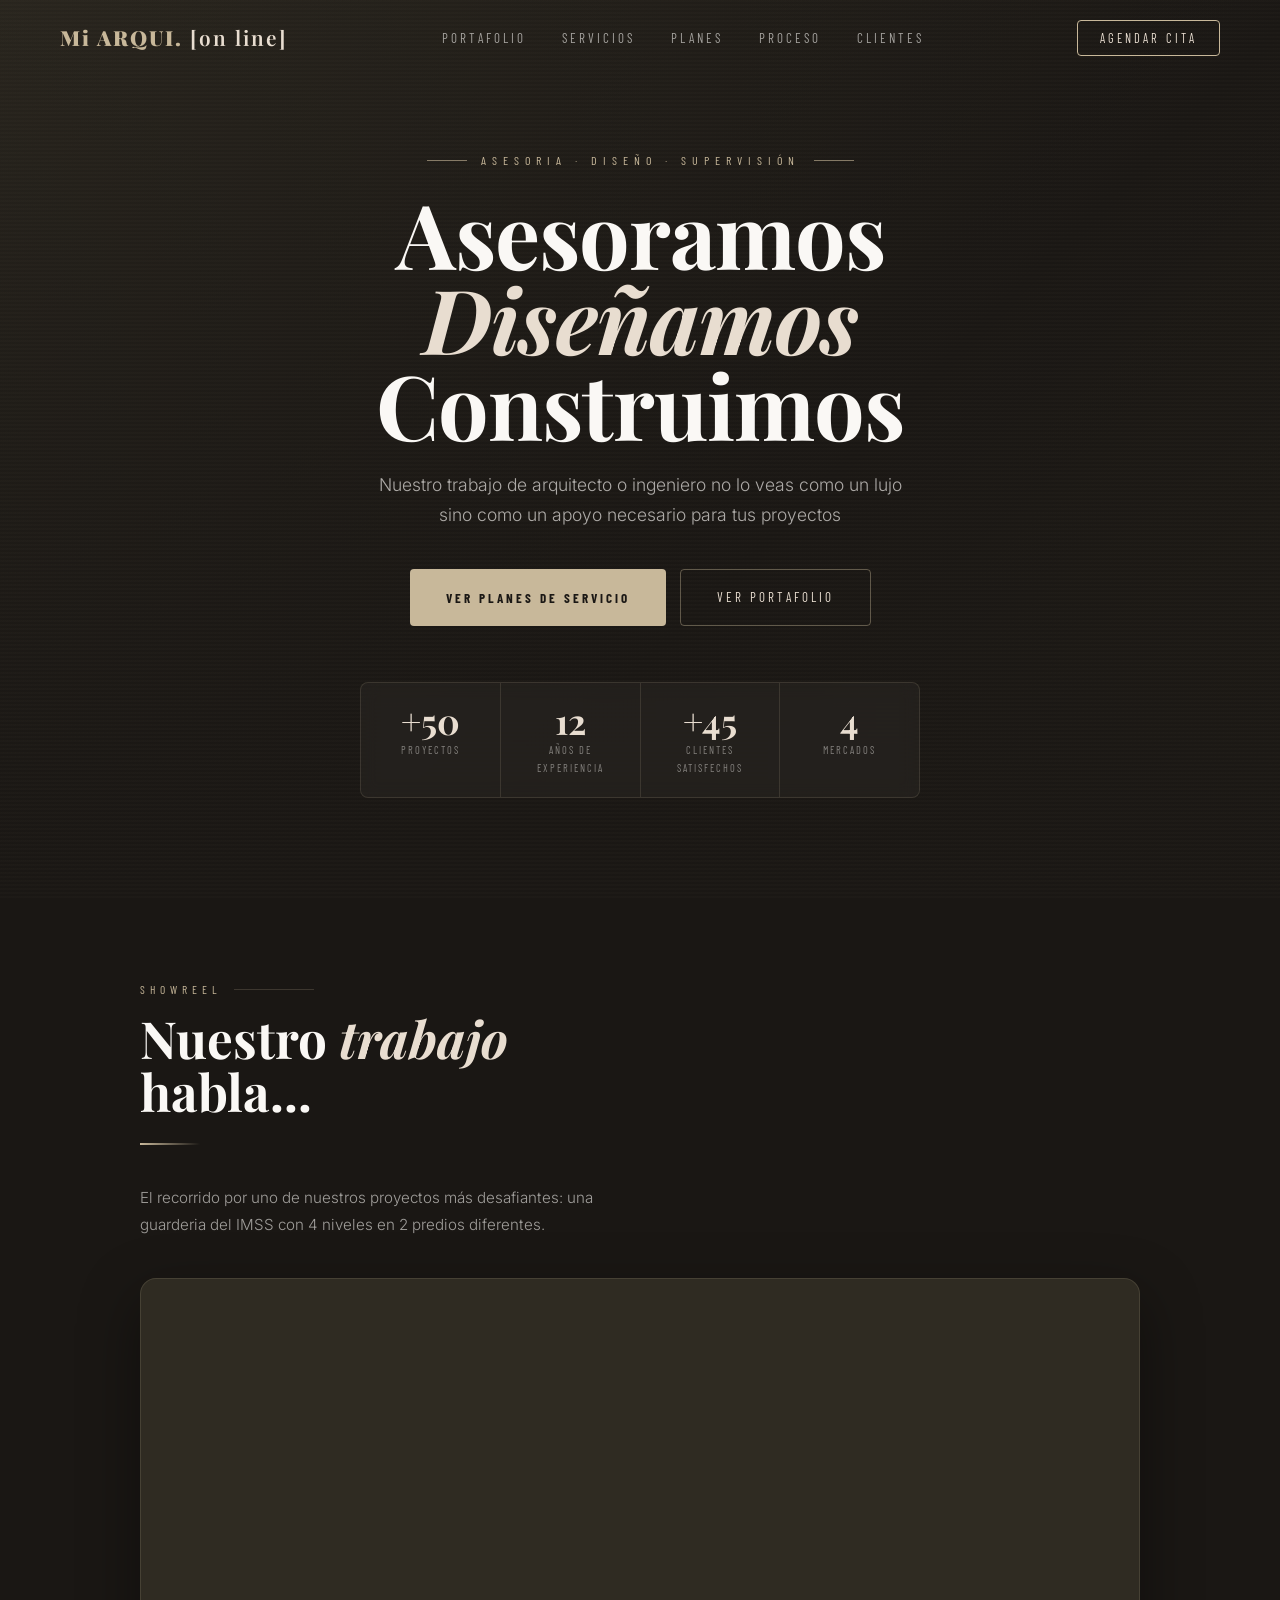
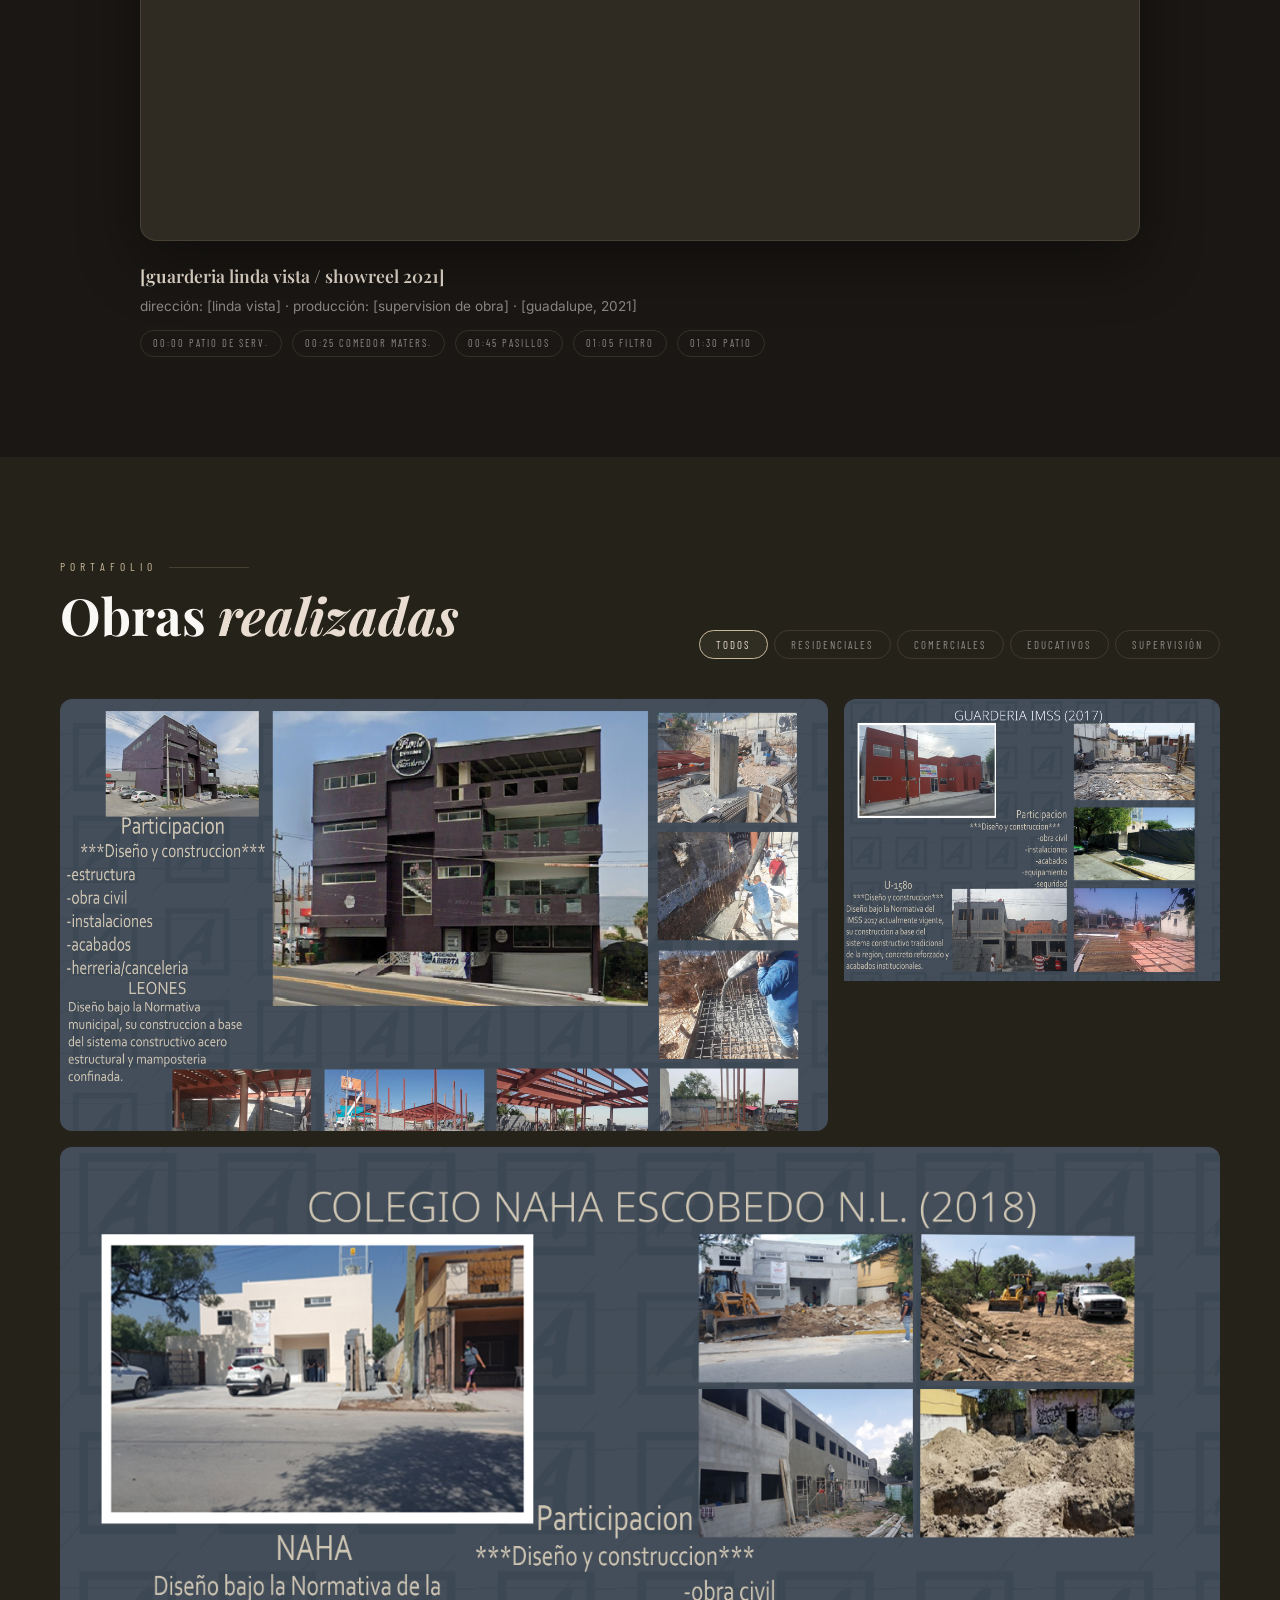
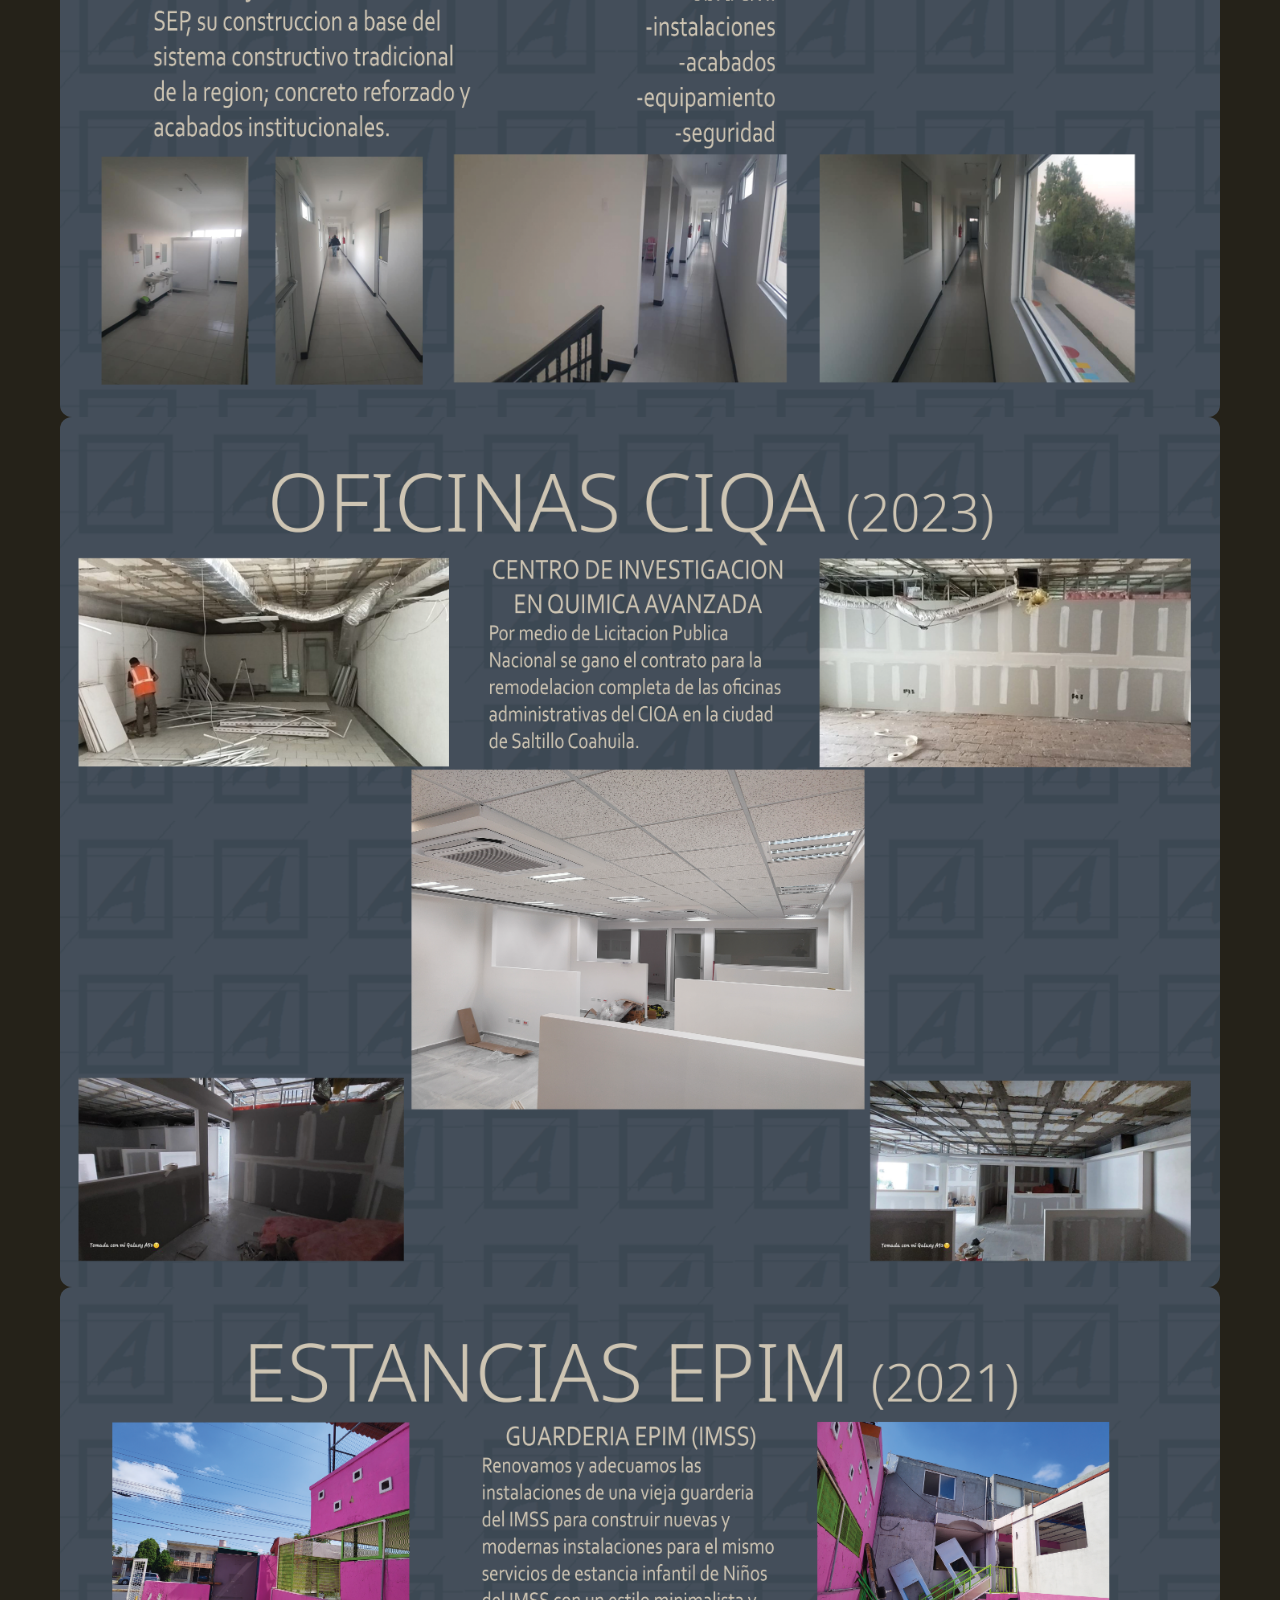
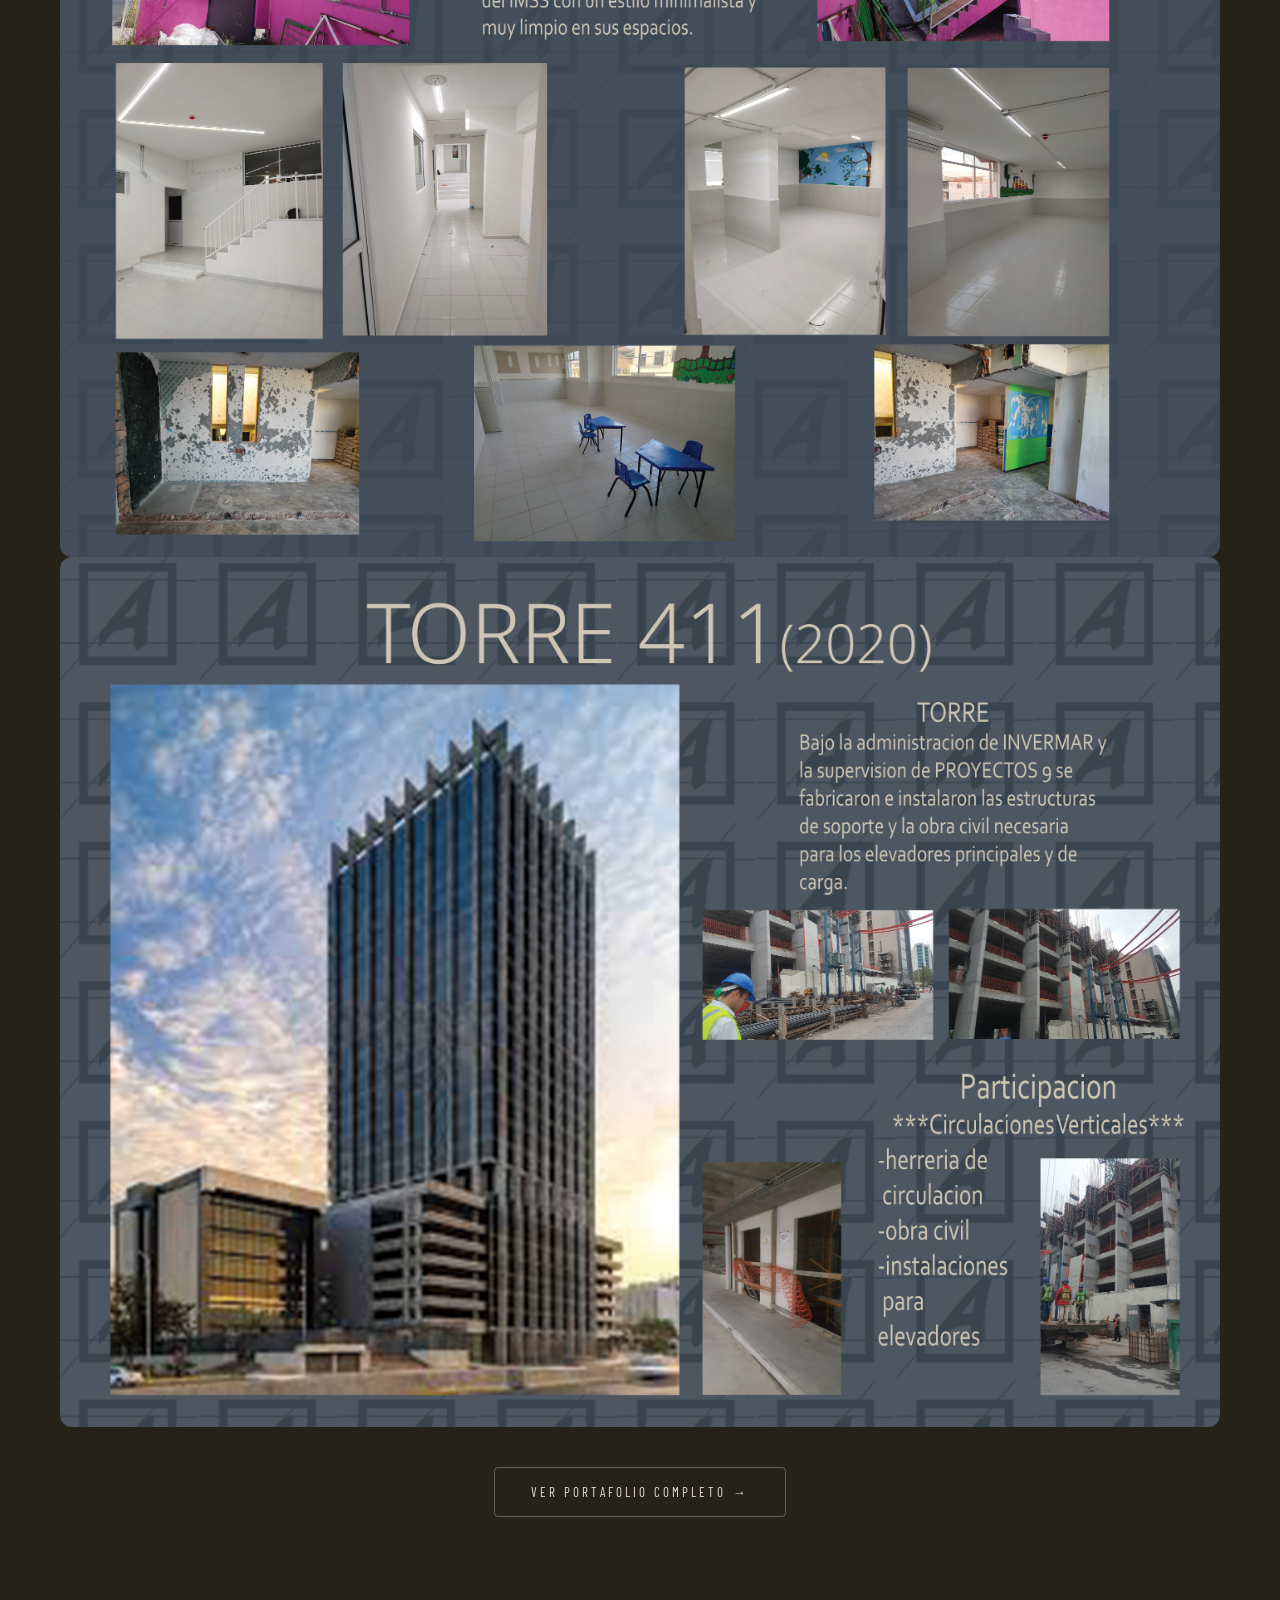
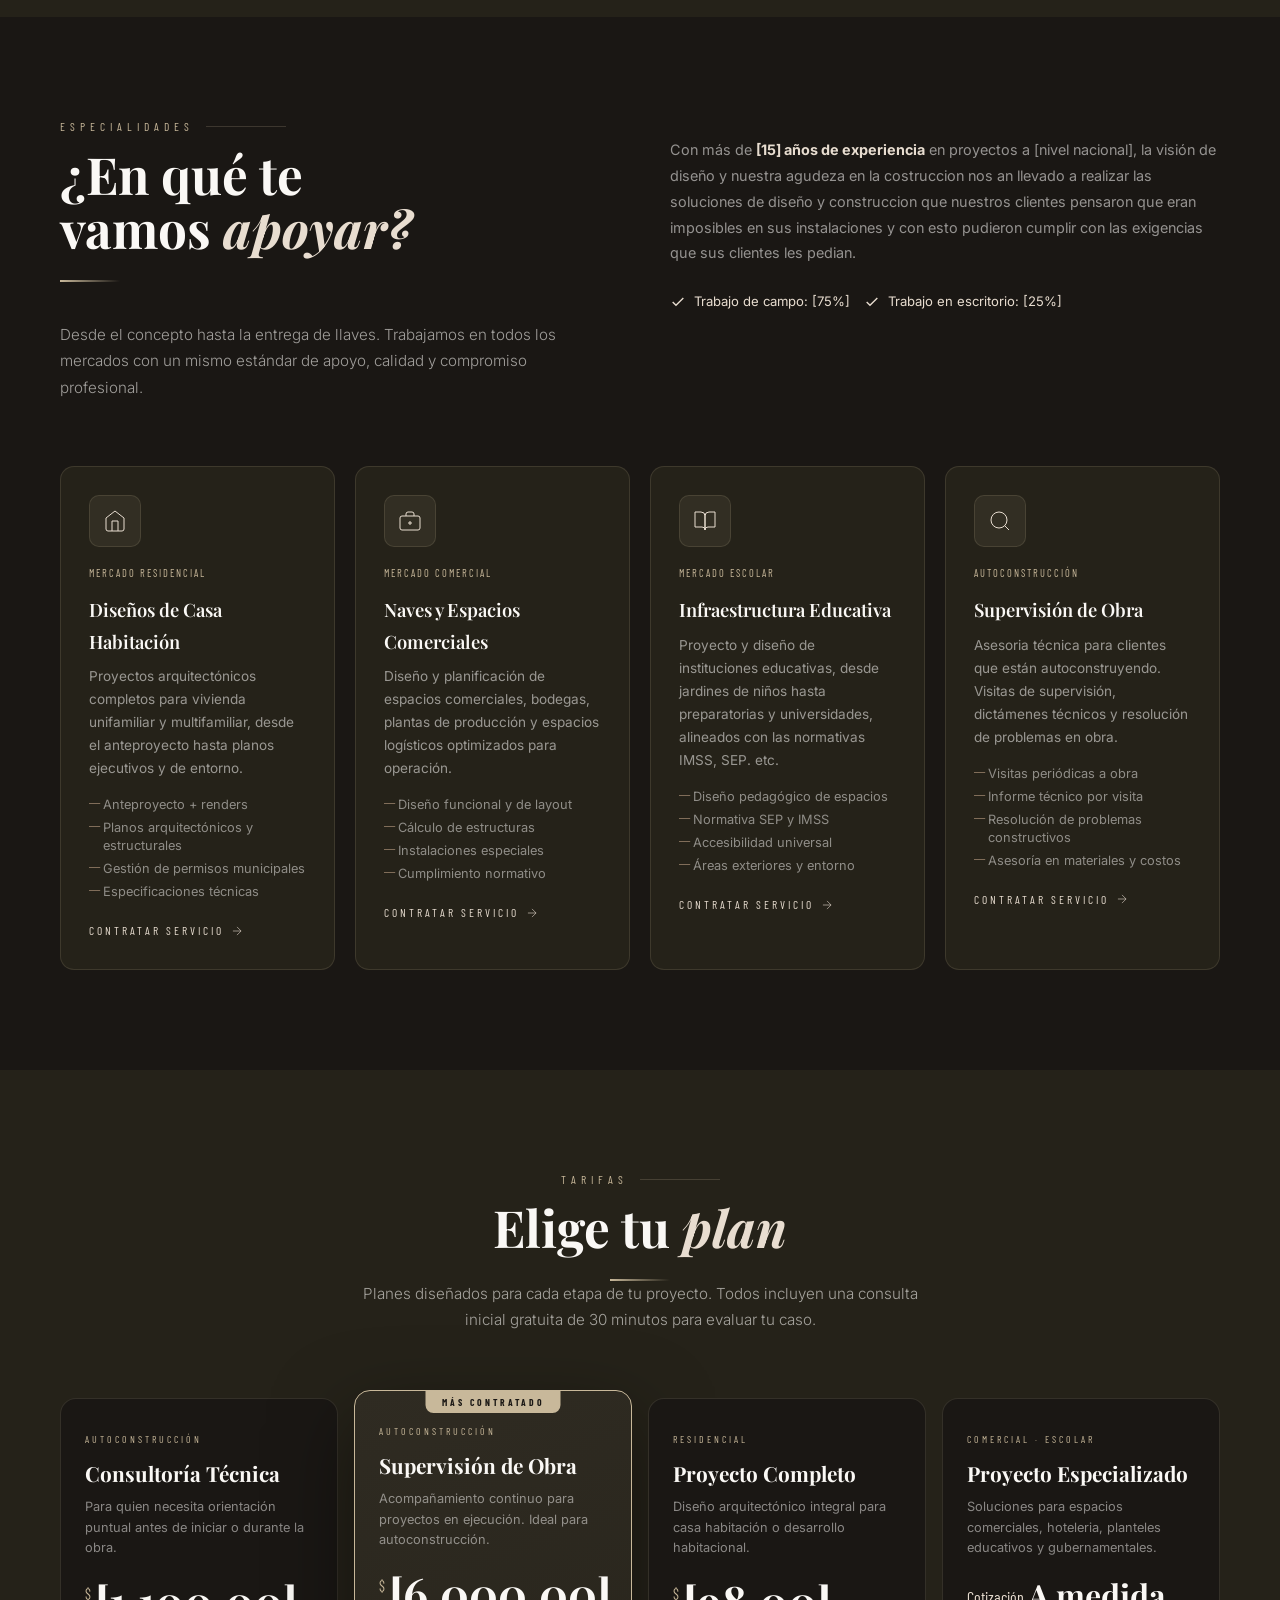
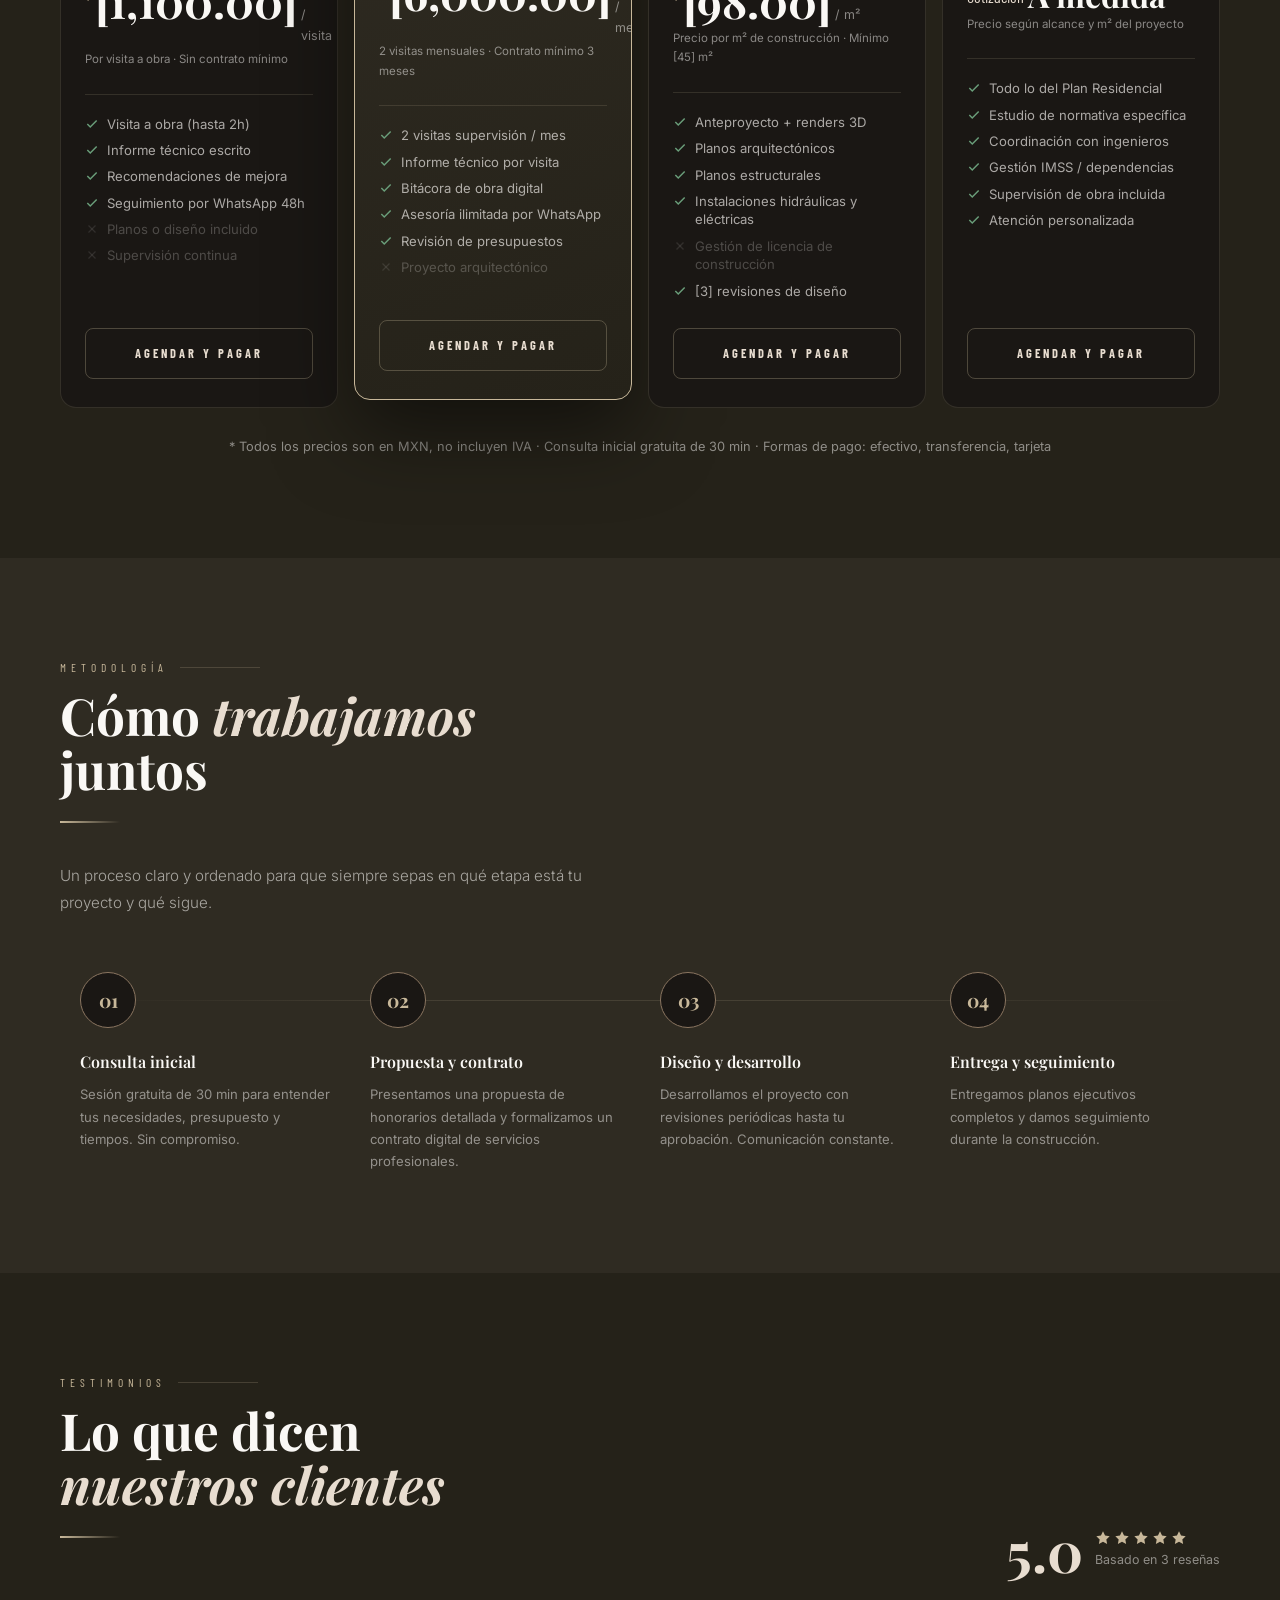
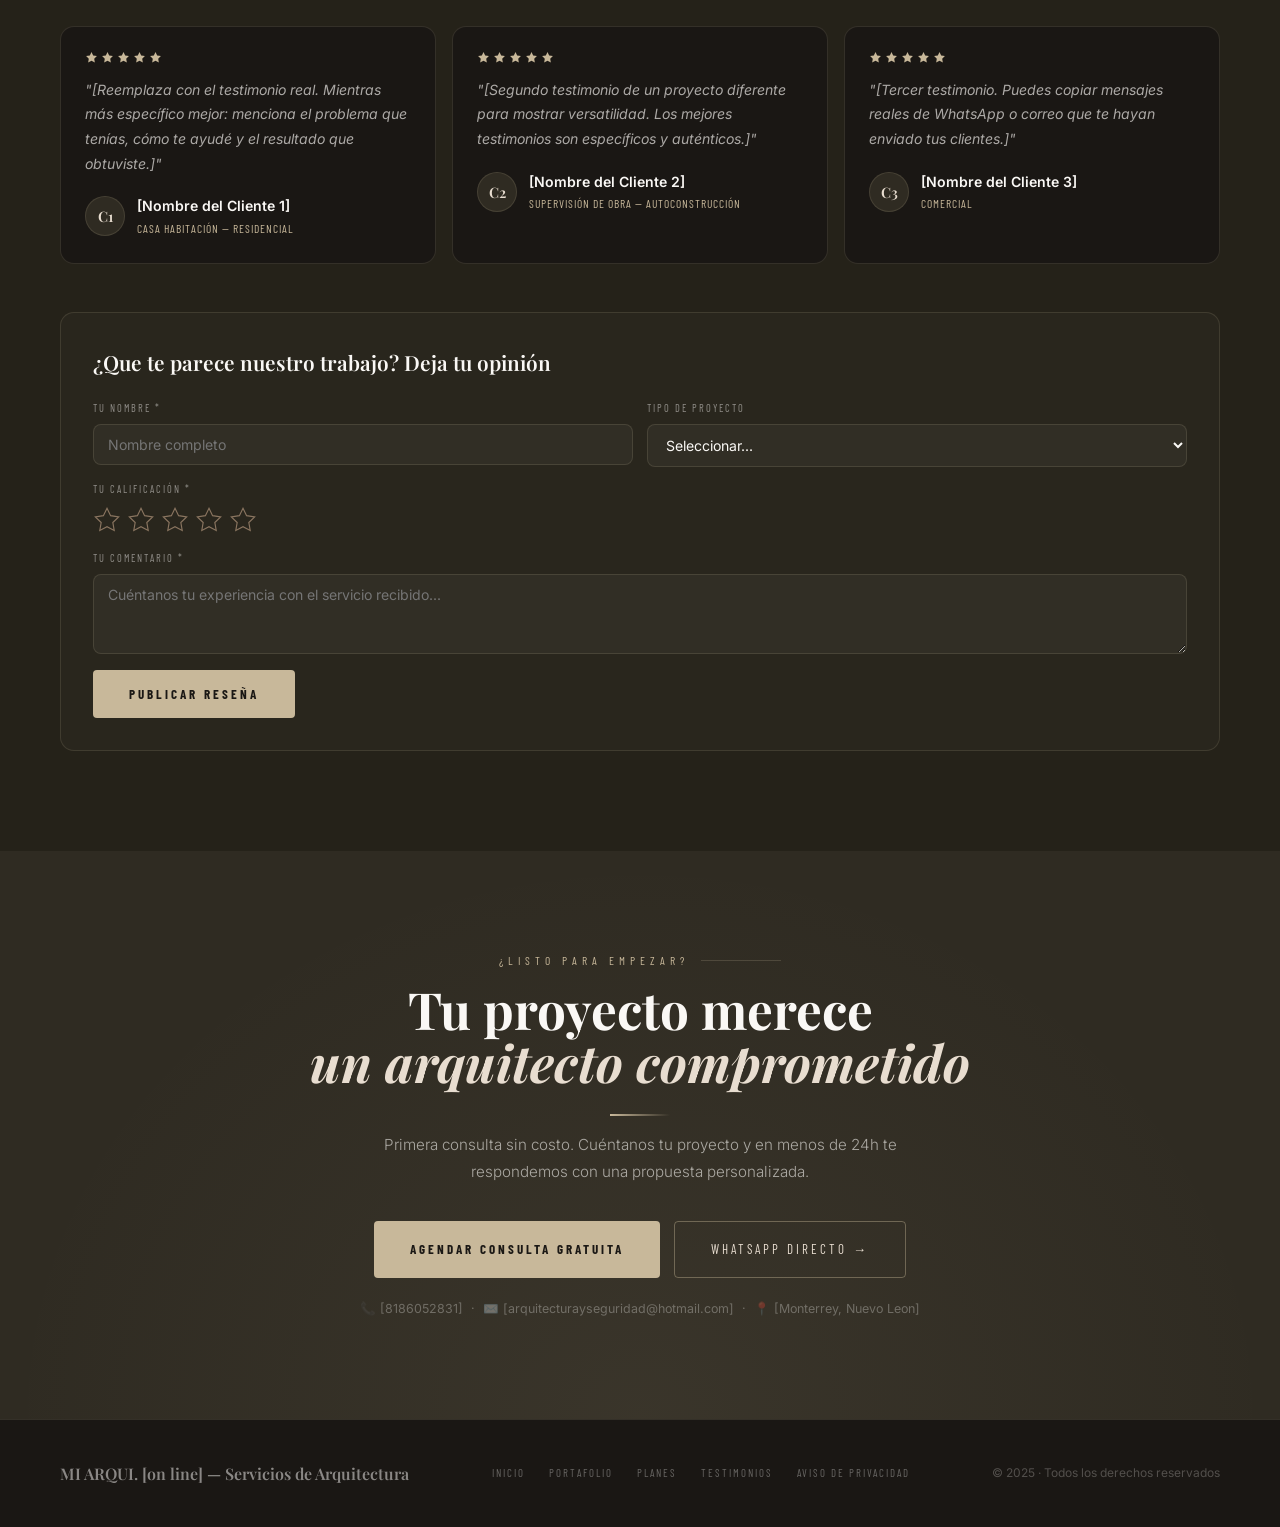
==== commit 632ff9b1: "actualizacion para pagos Agregué links de Stripe a los botones de planes Actualicé precios y agregué" ====
--- a/index.html
+++ b/index.html
@@ -464,9 +464,12 @@
           Supervisión continua
         </li>
       </ul>
-      <button class="plan-btn plan-btn-outline" onclick="openModal('Consultoría Técnica')">
-        Agendar Consulta
-      </button>
+      <a href="https://buy.stripe.com/14A28l5Lvgdp2jS5SE1gs01"
+   target="_blank"
+   class="plan-btn plan-btn-outline"
+   style="display:block;text-align:center;text-decoration:none;">
+  Agendar y Pagar
+</a>
     </div>
 
     <!-- ── Plan 2: Supervisión (DESTACADO) ── -->
@@ -508,9 +511,12 @@
           Proyecto arquitectónico
         </li>
       </ul>
-      <button class="plan-btn plan-btn-solid" onclick="openModal('Supervisión de Obra')">
-        Contratar Ahora
-      </button>
+      <a href="https://buy.stripe.com/fZu4gtfm56CPaQo0yk1gs00"
+        target="_blank"
+        class="plan-btn plan-btn-outline"
+        style="display:block;text-align:center;text-decoration:none;">
+          Agendar y Pagar
+      </a>
     </div>
 
     <!-- ── Plan 3: Proyecto Residencial Completo ── -->
@@ -553,9 +559,12 @@
           [3] revisiones de diseño
         </li>
       </ul>
-      <button class="plan-btn plan-btn-outline" onclick="openModal('Proyecto Residencial Completo')">
-        Solicitar Cotización
-      </button>
+      <a href="https://buy.stripe.com/bJe9AN2zj1ivbUsepa1gs02"
+        target="_blank"
+        class="plan-btn plan-btn-outline"
+        style="display:block;text-align:center;text-decoration:none;">
+            Agendar y Pagar
+      </a>
     </div>
 
     <!-- ── Plan 4: Proyecto Especializado Industrial / Escolar ── -->
@@ -595,9 +604,12 @@
           Atención personalizada
         </li>
       </ul>
-      <button class="plan-btn plan-btn-outline" onclick="openModal('Proyecto Especializado')">
-        Solicitar Cotización
-      </button>
+      <a href="https://buy.stripe.com/TU-LINK-CONSULTORIA"
+        target="_blank"
+        class="plan-btn plan-btn-outline"
+        style="display:block;text-align:center;text-decoration:none;">
+        Agendar y Pagar
+      </a>
     </div>
 
   </div><!-- /plans-grid -->
@@ -941,6 +953,21 @@
         </p>
 
         <div class="modal-footer" style="justify-content:center;">
+
+        <div id="stripePayBtn" style="display:none;text-align:center;margin-bottom:16px;">
+        <p style="font-size:.8rem;color:rgba(15,14,13,.5);margin-bottom:10px;">
+             Para confirmar tu cita, realiza el pago del anticipo:
+        </p>
+        <a id="stripePayLink"
+            href="#"
+            target="_blank"
+            style="display:inline-block;background:#635bff;color:#fff;
+            font-family:'Sora',sans-serif;font-weight:700;
+            font-size:.82rem;letter-spacing:2px;text-transform:uppercase;
+            padding:13px 28px;border-radius:8px;text-decoration:none;">
+           💳 Pagar con tarjeta (Stripe)
+        </a>
+        </div>
           <button class="modal-next-btn" onclick="closeModal()">Cerrar</button>
         </div>
       </div>
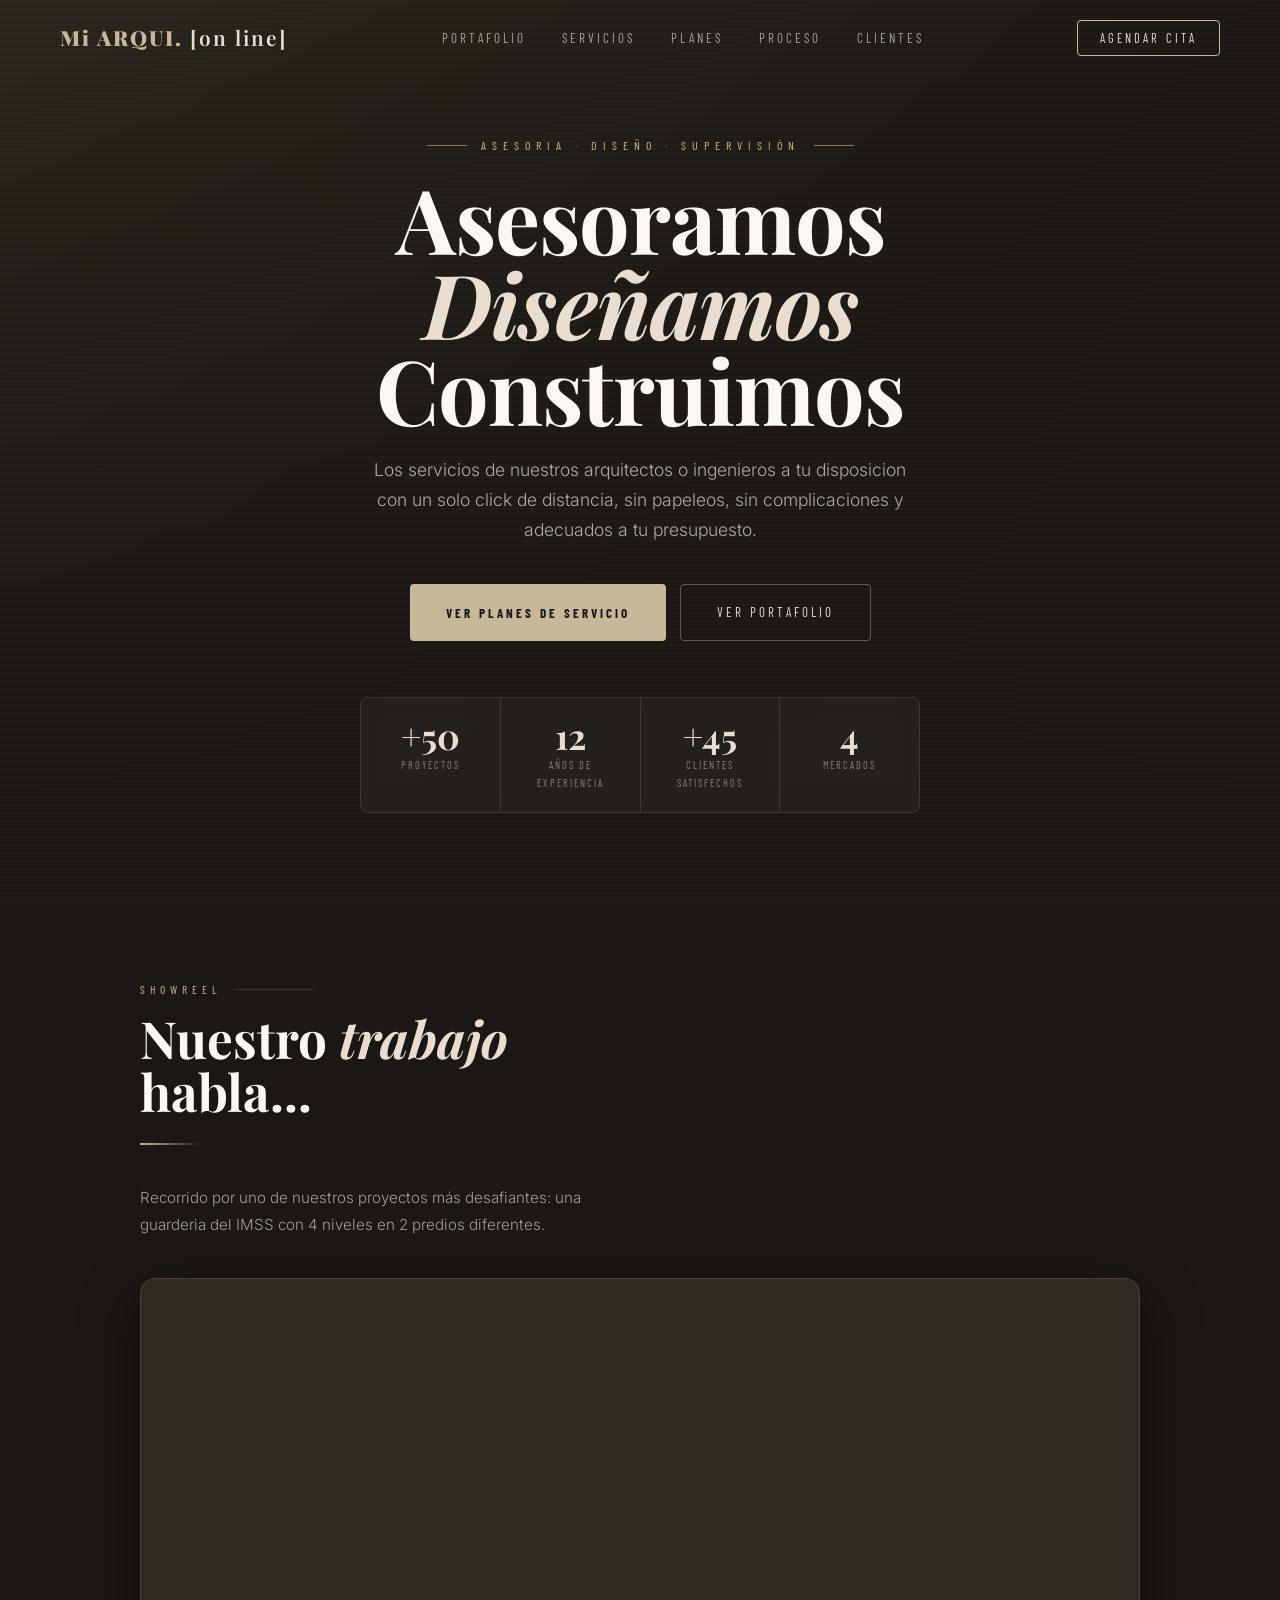
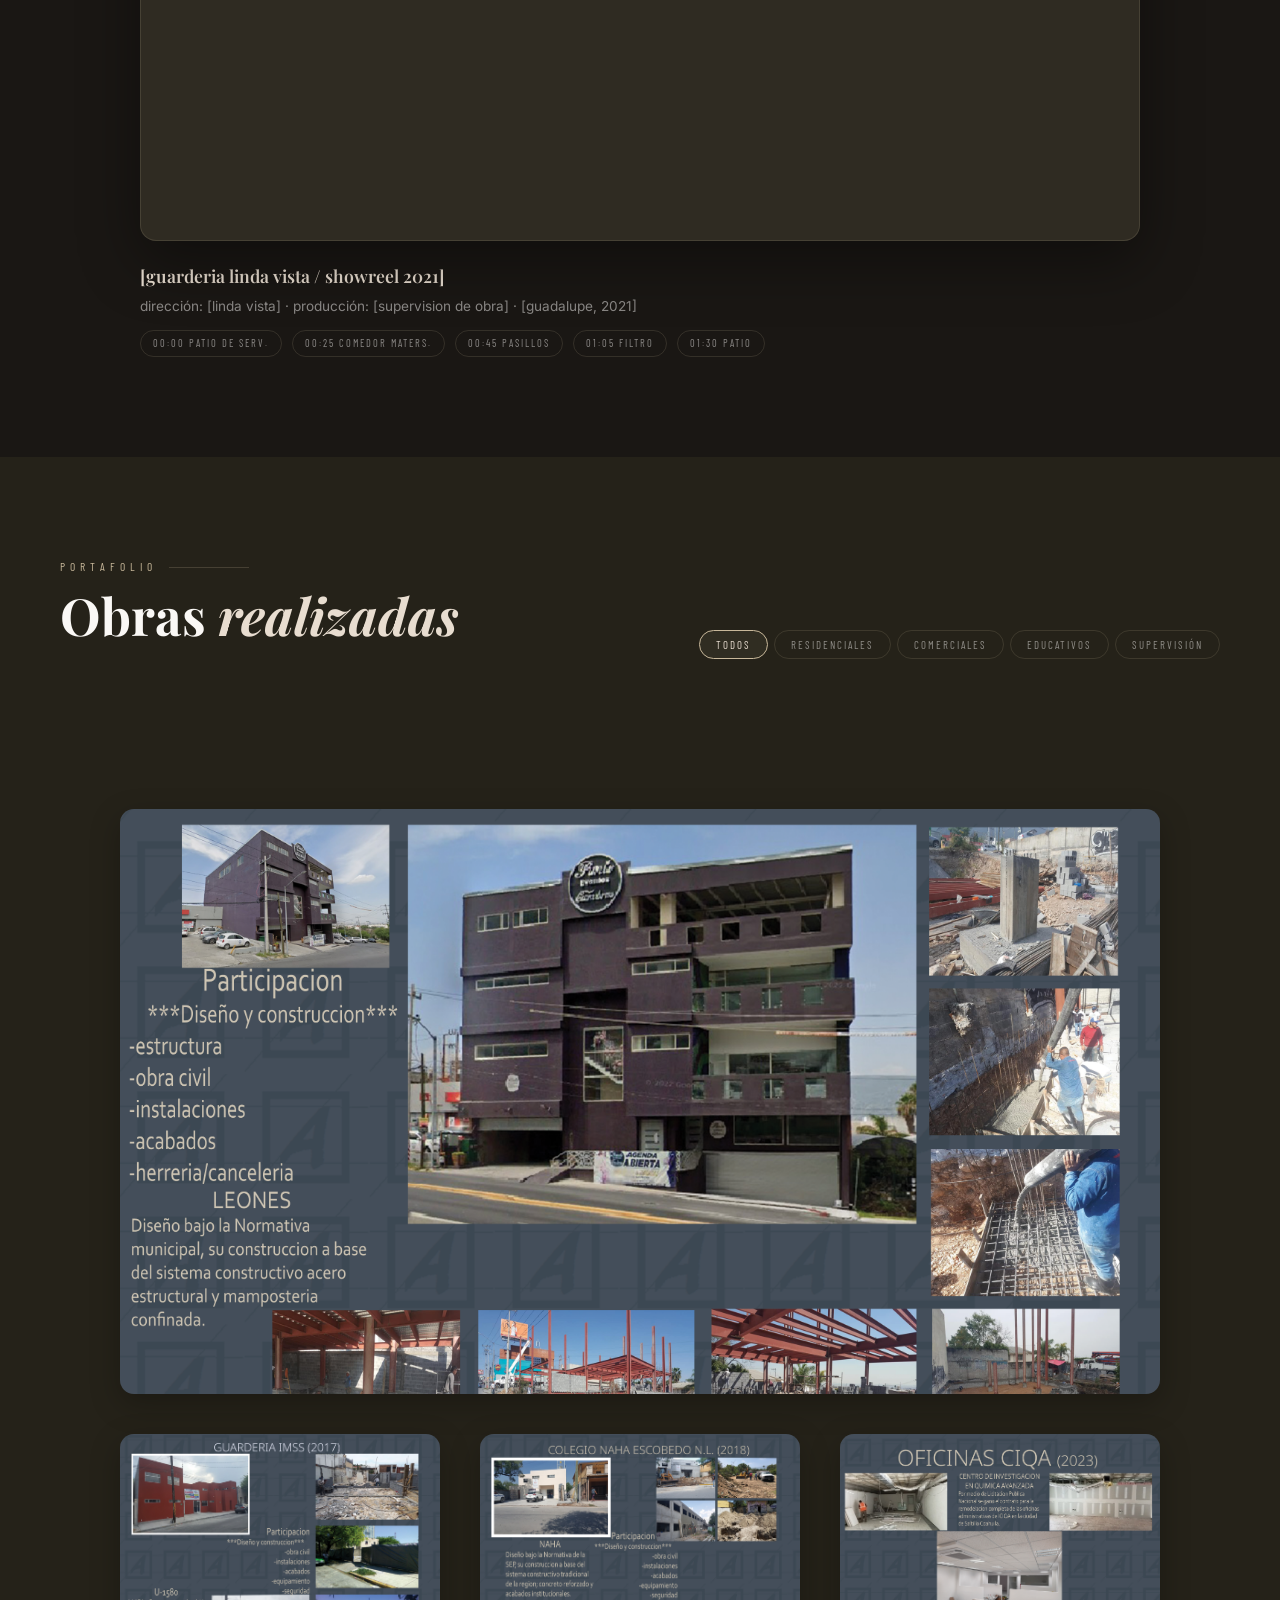
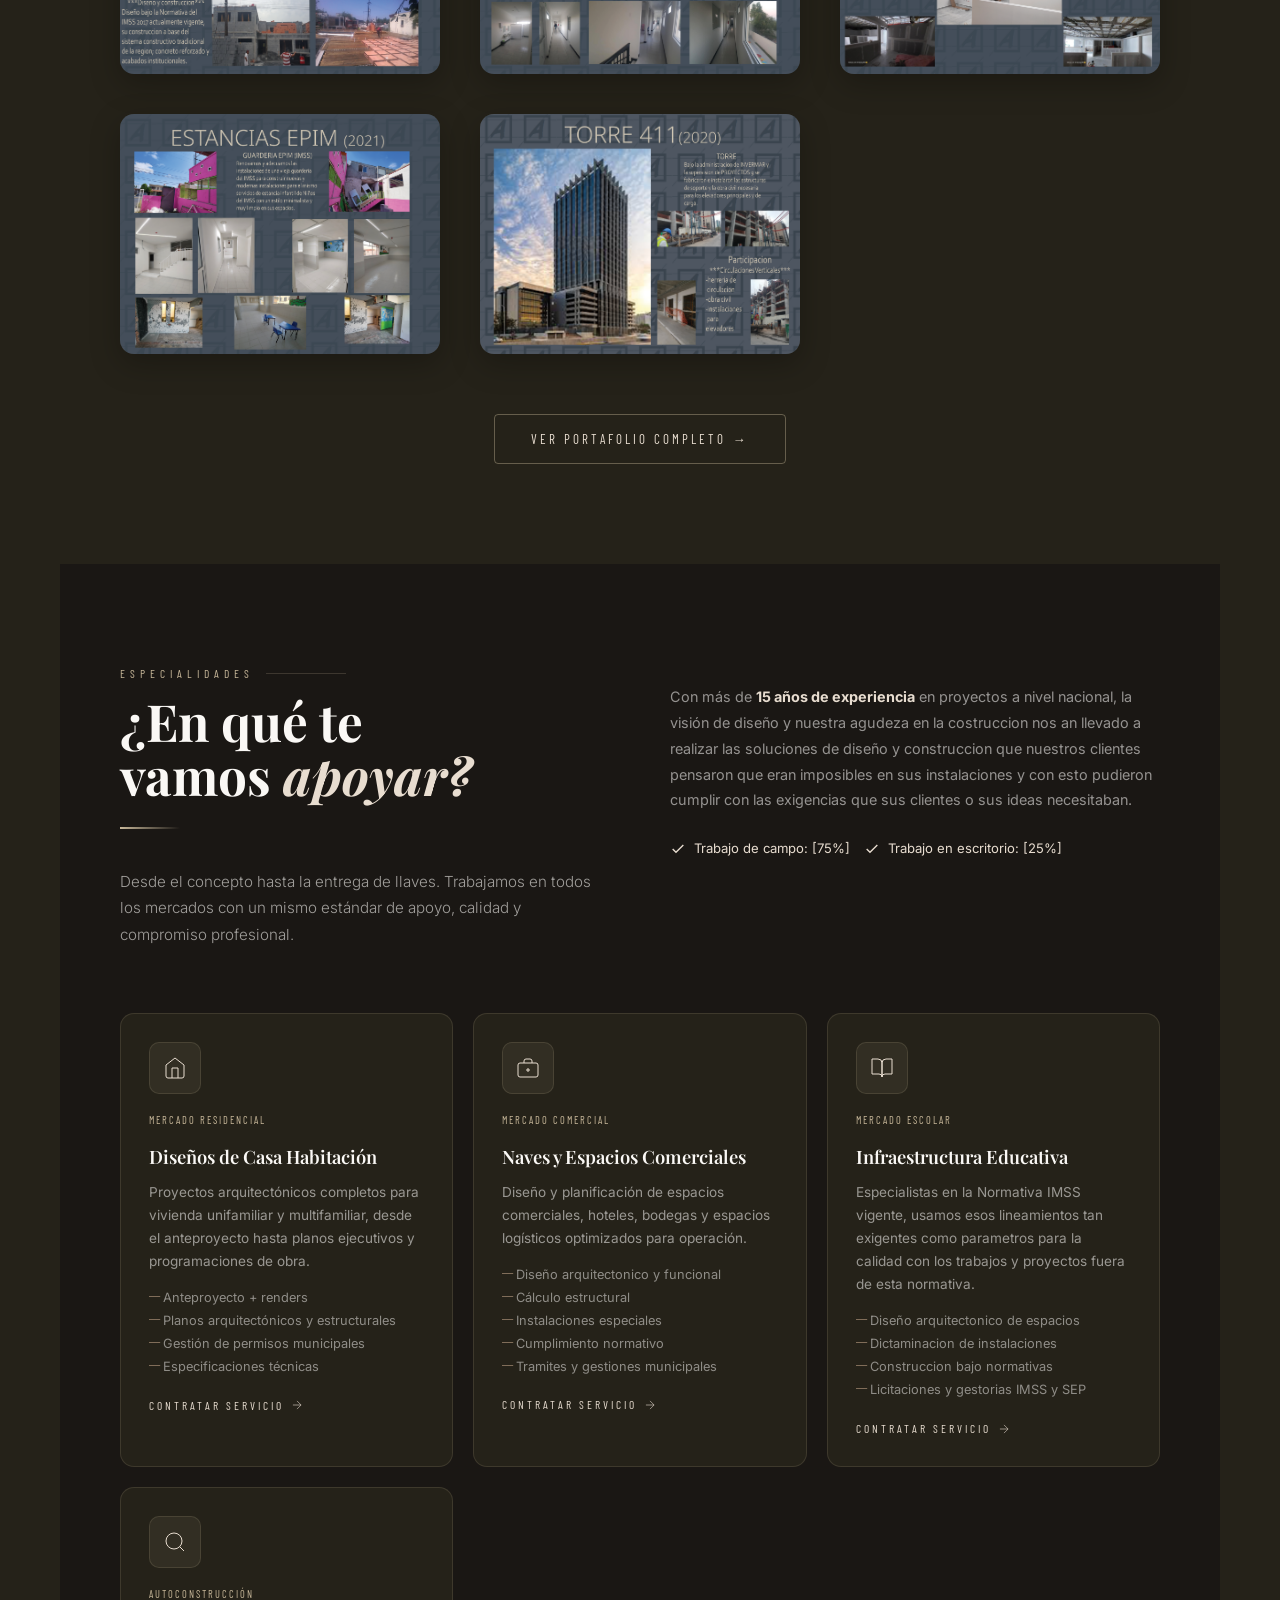
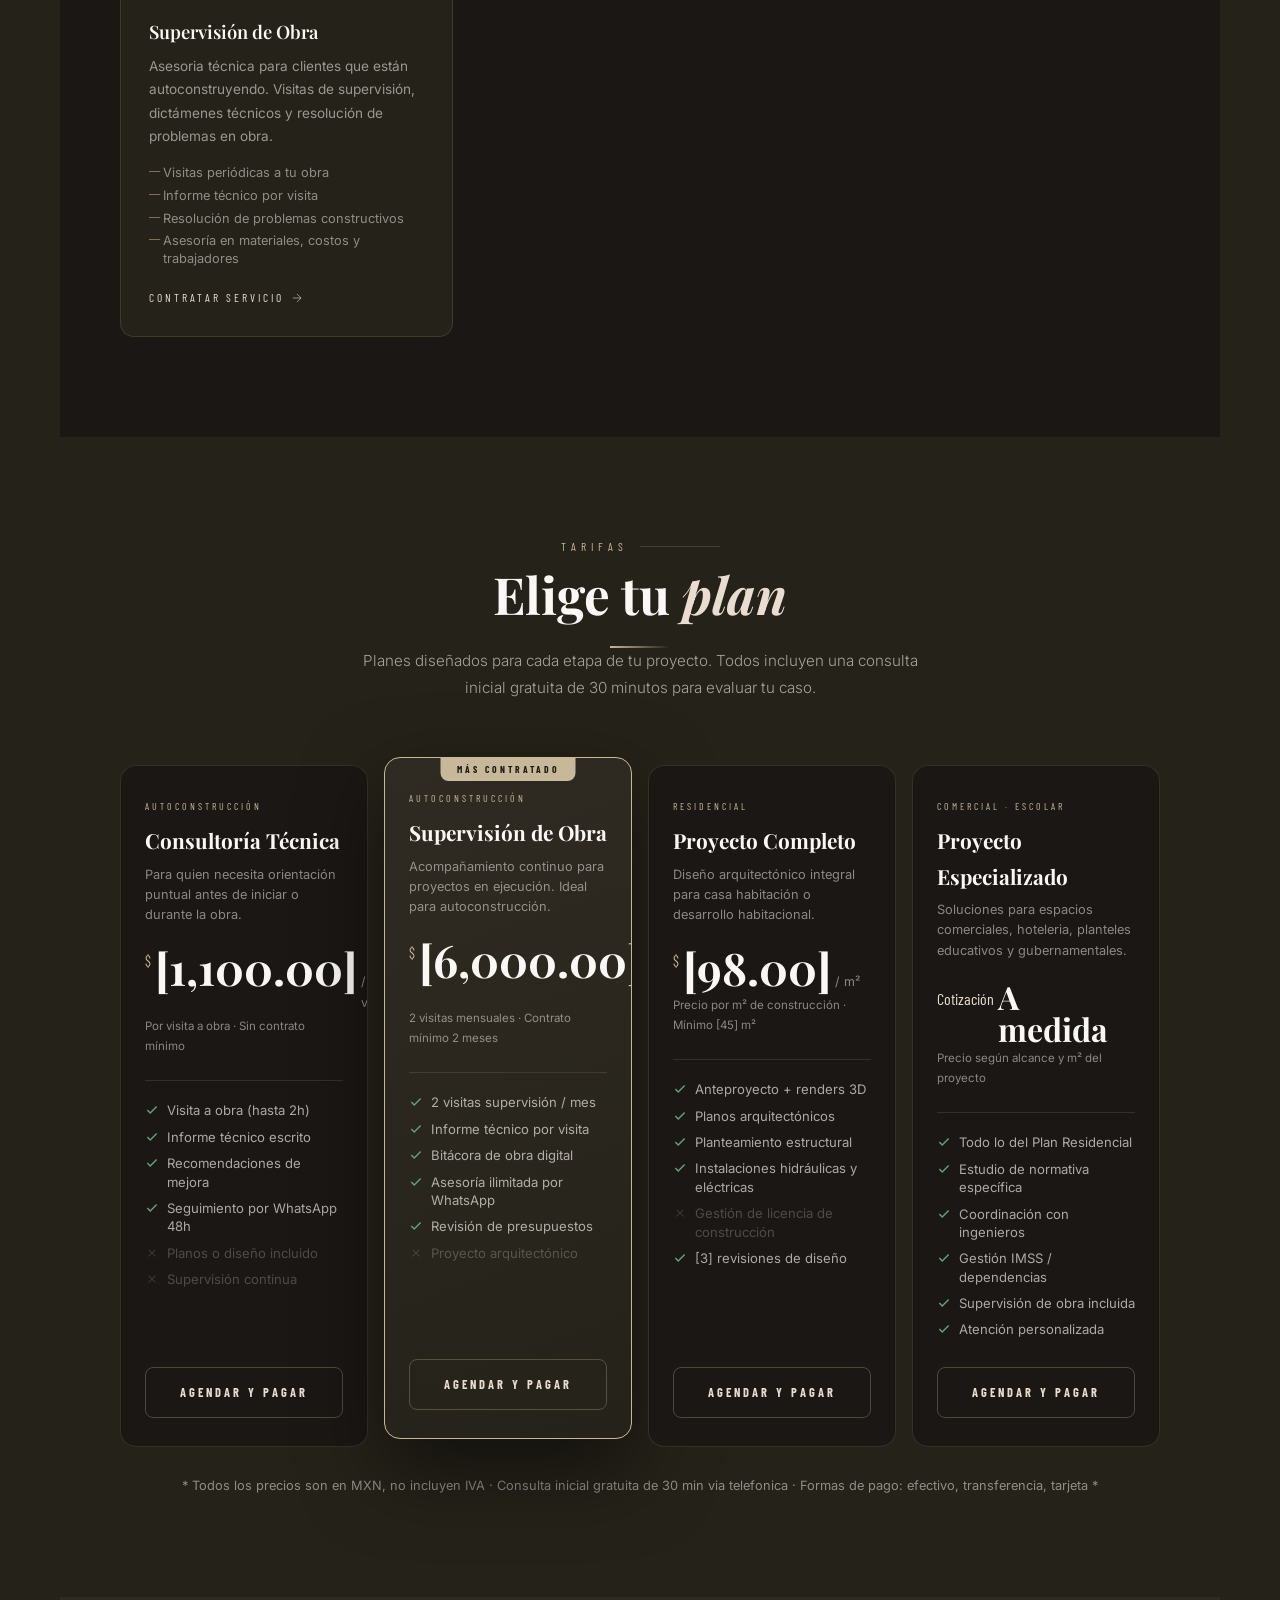
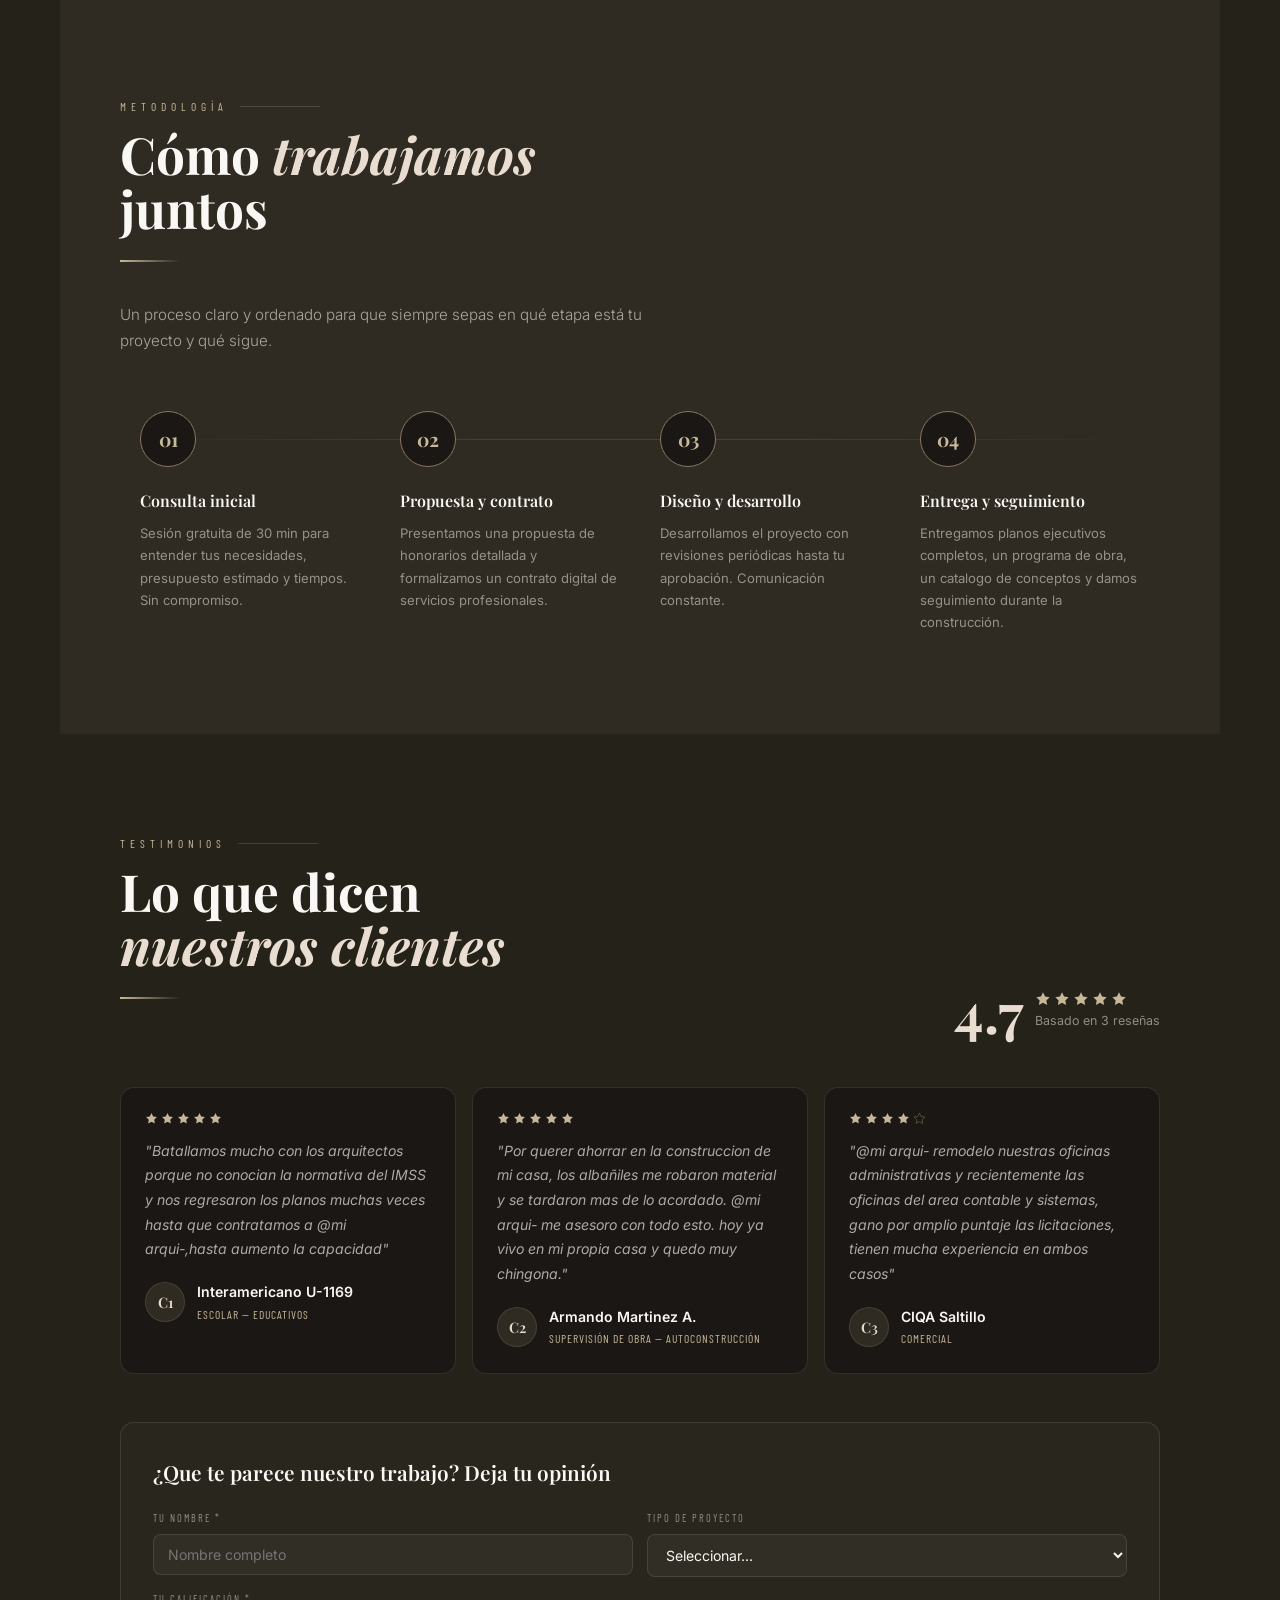
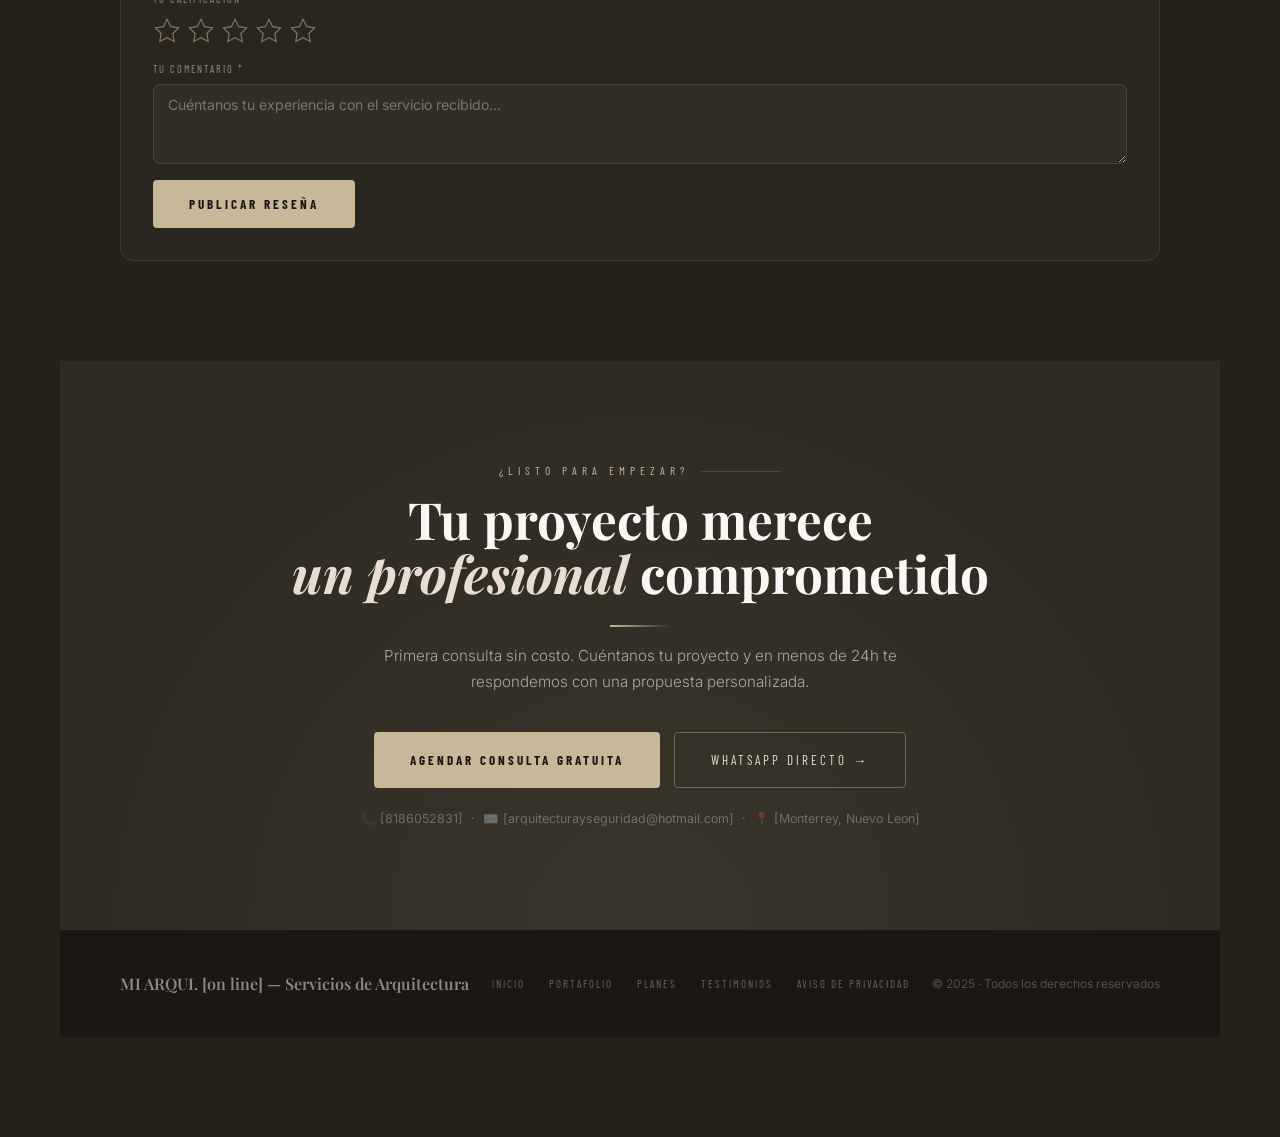
==== commit a7206197: "ajuste en imagenes y sus formatos, testimoniales de clientes y reformulacion para guarderias imss" ====
--- a/index.html
+++ b/index.html
@@ -67,7 +67,7 @@
     </h1>
 
     <p class="hero-subtitle">
-      Nuestro trabajo de arquitecto o ingeniero no lo veas como un lujo sino como un apoyo necesario para tus proyectos
+      Los servicios de nuestros arquitectos o ingenieros a tu disposicion con un solo click de distancia, sin papeleos, sin complicaciones y adecuados a tu presupuesto.
     </p>
 
     <div class="hero-actions">
@@ -114,7 +114,7 @@
       <h2 class="section-title">Nuestro <em>trabajo</em><br>habla...</h2>
       <div class="section-divider"></div>
       <p class="section-lead">
-        El recorrido por uno de nuestros proyectos más desafiantes: una guarderia del IMSS con 4 niveles en 2 predios diferentes.
+        Recorrido por uno de nuestros proyectos más desafiantes: una guarderia del IMSS con 4 niveles en 2 predios diferentes.      
       </p>
     </div>
 
@@ -172,107 +172,93 @@
     </div>
   </div>
 
-  <div class="gallery-grid" id="galleryGrid">
-
-    <!-- ── OBRA 1: Foto principal (ocupa 2 columnas) ── -->
-    <div class="gallery-item" data-category="comerciales">
-      <div class="gi-img">
-         <img src="img/5-eventos-cumbres.webp" alt="[Salon de eventos Lozano]">
-       
-      </div>
-      <div class="gi-overlay">
-        <div class="gi-category">comerciales</div>
-        <div class="gi-title">[Salon de eventos Lozano]</div>
-        <div class="gi-location">[Monterrey, Nuevo Leon · 2019]</div>
-      </div>
-    </div>
-
-    <!-- ── OBRA 2 ── -->
-    <div class="gallery-item" data-category="comercial">
-      <div class="gi-img">
-        <img src="img/3-educando-aprende.webp" alt="[Guarderia IMSS]"> 
-        
-          <svg viewBox="0 0 24 24"><rect x="3" y="3" width="18" height="18" rx="2"/><circle cx="8.5" cy="8.5" r="1.5"/><polyline points="21 15 16 10 5 21"/></svg>
-          <span>Foto obra 2 (840×630px)</span>
-        </div>
-      </div>
-      <div class="gi-overlay">
-        <div class="gi-category">educativos</div>
-        <div class="gi-title">[Guarderia IMSS]</div>
-        <div class="gi-location">[Monterrey, Nuevo Leon · 2017]</div>
-      </div>
-    </div>
-
-    <!-- ── OBRA 3 ── -->
-    <div class="gallery-item" data-category="escolar">
-      <div class="gi-img">
-        <img src="img/4-naha-escobedo-_1_.webp" alt="[NAHA Colegio]">
-        
-          <svg viewBox="0 0 24 24"><rect x="3" y="3" width="18" height="18" rx="2"/><circle cx="8.5" cy="8.5" r="1.5"/><polyline points="21 15 16 10 5 21"/></svg>
-          <span>Foto obra 3 (840×630px)</span>
-        </div>
-      </div>
-      <div class="gi-overlay">
-        <div class="gi-category">educativo</div>
-        <div class="gi-title">[NAHA colegio]</div>
-        <div class="gi-location">[Escobedo, Nuevo Leon · 2018]</div>
-      </div>
-    </div>
-
-    <!-- ── OBRA 4 ── -->
-    <div class="gallery-item" data-category="comerciales">
-      <div class="gi-img">
-        <img src="img/8-oficinas-CIQA.webp" alt="[Oficinas CIQA 2023]">
-        
-          <svg viewBox="0 0 24 24"><rect x="3" y="3" width="18" height="18" rx="2"/><circle cx="8.5" cy="8.5" r="1.5"/><polyline points="21 15 16 10 5 21"/></svg>
-          <span>Foto obra 4 (840×630px)</span>
-        </div>
-      </div>
-      <div class="gi-overlay">
-        <div class="gi-category">comerciales</div>
-        <div class="gi-title">[Oficinas CIQA 2023]</div>
-        <div class="gi-location">[Saltillo, Coahuila · 2023]</div>
-      </div>
-    </div>
-
-    <!-- ── OBRA 5 ── -->
-    <div class="gallery-item" data-category="educativos">
-      <div class="gi-img">
-        <img src="img/7-Estancias-EPIM.webp" alt="[Nombre del proyecto]"> 
-        
-          <svg viewBox="0 0 24 24"><rect x="3" y="3" width="18" height="18" rx="2"/><circle cx="8.5" cy="8.5" r="1.5"/><polyline points="21 15 16 10 5 21"/></svg>
-          <span>Foto obra 5 (840×630px)</span>
-        </div>
-      </div>
-      <div class="gi-overlay">
-        <div class="gi-category">educativos</div>
-        <div class="gi-title">[Guarderia IMSS EPIM]</div>
-        <div class="gi-location">[Guadalupe, Nuevo Leon · 2021]</div>
-      </div>
-    </div>
-
-    <!-- ── OBRA 6 ── -->
-    <div class="gallery-item" data-category="comerciales">
-      <div class="gi-img">
-         <img src="img/6-torre-411.webp" alt="[Torre 411]">
-        
-          <svg viewBox="0 0 24 24"><rect x="3" y="3" width="18" height="18" rx="2"/><circle cx="8.5" cy="8.5" r="1.5"/><polyline points="21 15 16 10 5 21"/></svg>
-          <span>Foto obra 6 (840×630px)</span>
-        </div>
-      </div>
-      <div class="gi-overlay">
-        <div class="gi-category">comerciales/div>
-        <div class="gi-title">[Torre 411]</div>
-        <div class="gi-location">[Monterrey, Nuevo Leon · 2020]</div>
-      </div>
-    </div>
-
-  
-
-  <div class="gallery-cta">
-    <button class="btn-ghost">Ver portafolio completo →</button>
-  </div>
-</section>
+  <section class="gallery-section" id="gallery">
+  <div class="gallery-wrapper">
+
+    <!-- CONTENEDOR PRINCIPAL DE LA CUADRÍCULA -->
+    <div class="gallery-grid" id="galleryGrid">
+
+      <!-- ── OBRA 1: Foto principal (ocupa 2 columnas) ── -->
+      <div class="gallery-item" data-category="comerciales">
+        <div class="gi-img">
+           <img src="img/5-eventos-cumbres.webp" alt="Salon de eventos Lozano">
+        </div>
+        <div class="gi-overlay">
+            <div class="gi-category">comerciales</div>
+            <div class="gi-title">Salon de eventos Lozano</div>
+            <div class="gi-location">Monterrey, Nuevo Leon · 2019</div>
+        </div>
+      </div>
+
+      <!-- ── OBRA 2 ── -->
+      <div class="gallery-item" data-category="comercial">
+        <div class="gi-img">
+          <img src="img/3-educando-aprende.webp" alt="Guarderia IMSS"> 
+        </div> 
+        <div class="gi-overlay">
+          <div class="gi-category">educativos</div>
+          <div class="gi-title">Guarderia IMSS U-1580</div>
+          <div class="gi-location">Monterrey, Nuevo Leon · 2017</div>
+        </div>
+      </div>
+
+      <!-- ── OBRA 3 ── -->
+      <div class="gallery-item" data-category="escolar">
+        <div class="gi-img">
+          <img src="img/4-naha-escobedo-_1_.webp" alt="NAHA Colegio">
+        </div> 
+        <div class="gi-overlay">
+          <div class="gi-category">educativos</div>
+          <div class="gi-title">Guarderia NAHA U-1607</div>
+          <div class="gi-location">Escobedo, Nuevo Leon · 2018</div>
+        </div>
+      </div>
+     
+      <!-- ── OBRA 4 ── -->
+      <div class="gallery-item" data-category="comerciales">
+        <div class="gi-img">
+          <img src="img/8-oficinas-CIQA.webp" alt="Oficinas CIQA 2023">
+        </div> 
+        <div class="gi-overlay">
+          <div class="gi-category">comerciales</div>
+          <div class="gi-title">Oficinas CIQA 2023</div>
+          <div class="gi-location">Saltillo, Coahuila · 2023</div>
+        </div>
+      </div>
+
+      <!-- ── OBRA 5 ── -->
+      <div class="gallery-item" data-category="educativos">
+        <div class="gi-img">
+          <img src="img/7-Estancias-EPIM.webp" alt="Guarderia IMSS EPIM"> 
+        </div> 
+        <div class="gi-overlay">
+          <div class="gi-category">educativos</div>
+          <div class="gi-title">Guarderia IMSS EPIM</div>
+          <div class="gi-location">Guadalupe, Nuevo Leon · 2021</div>
+        </div>
+      </div>
+     
+      <!-- ── OBRA 6 ── -->
+      <div class="gallery-item" data-category="comerciales">
+        <div class="gi-img">
+           <img src="img/6-torre-411.webp" alt="Torre 411">
+        </div> 
+        <div class="gi-overlay">
+          <div class="gi-category">comerciales</div> 
+          <div class="gi-title">Torre 411</div>
+          <div class="gi-location">Monterrey, Nuevo Leon · 2020</div>
+        </div>
+      </div>
+
+    </div> <!-- Cierre correcto de gallery-grid -->
+
+    <div class="gallery-cta">
+      <button class="btn-ghost">Ver portafolio completo →</button>
+    </div>
+
+  </div> <!-- Cierre correcto de gallery-wrapper -->
+</section> <!-- Cierre correcto de la sección general -->
+
 
 <!-- ════════════════════════════════════════════════════════════
   SERVICIOS (4 tarjetas)
@@ -292,10 +278,10 @@
     <div style="padding-top:20px;">
       <!-- EDITAR: años, ciudad, cédula y colegio -->
       <p style="font-size:.9rem;color:rgba(250,248,245,.55);line-height:1.8;">
-        Con más de <strong style="color:var(--stone-l)">[15] años de experiencia</strong> en proyectos a
-        [nivel nacional], la visión de diseño y nuestra agudeza en la costruccion nos an llevado a realizar
+        Con más de <strong style="color:var(--stone-l)">15 años de experiencia</strong> en proyectos a
+        nivel nacional, la visión de diseño y nuestra agudeza en la costruccion nos an llevado a realizar
         las soluciones de diseño y construccion que nuestros clientes pensaron que eran imposibles en sus 
-        instalaciones y con esto pudieron cumplir con las exigencias que sus clientes les pedian.
+        instalaciones y con esto pudieron cumplir con las exigencias que sus clientes o sus ideas necesitaban.
       </p>
       <div style="margin-top:24px;display:flex;gap:14px;flex-wrap:wrap;">
         <div style="display:flex;align-items:center;gap:8px;font-size:.82rem;color:var(--stone-l);">
@@ -321,7 +307,7 @@
       <div class="sc-name">Diseños de Casa Habitación</div>
       <div class="sc-desc">
         Proyectos arquitectónicos completos para vivienda unifamiliar y multifamiliar,
-        desde el anteproyecto hasta planos ejecutivos y de entorno.
+        desde el anteproyecto hasta planos ejecutivos y programaciones de obra.
       </div>
       <ul class="sc-features">
         <li>Anteproyecto + renders</li>
@@ -343,14 +329,15 @@
       <div class="sc-market">Mercado Comercial</div>
       <div class="sc-name">Naves y Espacios Comerciales</div>
       <div class="sc-desc">
-        Diseño y planificación de espacios comerciales, bodegas, plantas de producción
+        Diseño y planificación de espacios comerciales, hoteles, bodegas
         y espacios logísticos optimizados para operación.
       </div>
       <ul class="sc-features">
-        <li>Diseño funcional y de layout</li>
-        <li>Cálculo de estructuras</li>
+        <li>Diseño arquitectonico y funcional</li>
+        <li>Cálculo estructural</li>
         <li>Instalaciones especiales</li>
         <li>Cumplimiento normativo</li>
+        <li>Tramites y gestiones municipales</li>
       </ul>
       <div class="sc-cta">
         Contratar servicio
@@ -366,14 +353,14 @@
       <div class="sc-market">Mercado Escolar</div>
       <div class="sc-name">Infraestructura Educativa</div>
       <div class="sc-desc">
-        Proyecto y diseño de instituciones educativas, desde jardines de niños
-        hasta preparatorias y universidades, alineados con las normativas IMSS, SEP. etc.
+        Especialistas en la Normativa IMSS vigente, usamos esos lineamientos tan 
+        exigentes como parametros para la calidad con los trabajos y proyectos fuera de esta normativa.
       </div>
       <ul class="sc-features">
-        <li>Diseño pedagógico de espacios</li>
-        <li>Normativa SEP y IMSS</li>
-        <li>Accesibilidad universal</li>
-        <li>Áreas exteriores y entorno</li>
+        <li>Diseño arquitectonico de espacios</li>
+        <li>Dictaminacion de instalaciones</li>
+        <li>Construccion bajo normativas</li>
+        <li>Licitaciones y gestorias IMSS y SEP</li>
       </ul>
       <div class="sc-cta">
         Contratar servicio
@@ -393,10 +380,10 @@
         supervisión, dictámenes técnicos y resolución de problemas en obra.
       </div>
       <ul class="sc-features">
-        <li>Visitas periódicas a obra</li>
+        <li>Visitas periódicas a tu obra</li>
         <li>Informe técnico por visita</li>
         <li>Resolución de problemas constructivos</li>
-        <li>Asesoría en materiales y costos</li>
+        <li>Asesoría en materiales, costos y trabajadores</li>
       </ul>
       <div class="sc-cta">
         Contratar servicio
@@ -483,7 +470,7 @@
         <span class="pp-amount" id="price2">[6,000.00]</span>
         <span class="pp-period">/ mes</span>
       </div>
-      <div class="plan-price-note">2 visitas mensuales · Contrato mínimo 3 meses</div>
+      <div class="plan-price-note">2 visitas mensuales · Contrato mínimo 2 meses</div>
       <div class="plan-divider"></div>
       <ul class="plan-features">
         <li class="included">
@@ -543,7 +530,7 @@
         </li>
         <li class="included">
           <svg viewBox="0 0 24 24" stroke-width="2.5"><polyline points="20 6 9 17 4 12"/></svg>
-          Planos estructurales
+          Planteamiento estructural
         </li>
         <li class="included">
           <svg viewBox="0 0 24 24" stroke-width="2.5"><polyline points="20 6 9 17 4 12"/></svg>
@@ -615,8 +602,8 @@
   </div><!-- /plans-grid -->
 
   <p class="plans-note">
-    * Todos los precios son en MXN, no incluyen IVA · Consulta inicial gratuita de 30 min ·
-    Formas de pago: efectivo, transferencia, tarjeta
+    * Todos los precios son en MXN, no incluyen IVA · Consulta inicial gratuita de 30 min via telefonica ·
+    Formas de pago: efectivo, transferencia, tarjeta *
   </p>
 </section>
 
@@ -639,7 +626,7 @@
     <div class="process-step">
       <div class="ps-num">01</div>
       <div class="ps-title">Consulta inicial</div>
-      <div class="ps-desc">Sesión gratuita de 30 min para entender tus necesidades, presupuesto y tiempos. Sin compromiso.</div>
+      <div class="ps-desc">Sesión gratuita de 30 min para entender tus necesidades, presupuesto estimado y tiempos. Sin compromiso.</div>
     </div>
     <div class="process-step">
       <div class="ps-num">02</div>
@@ -654,7 +641,7 @@
     <div class="process-step">
       <div class="ps-num">04</div>
       <div class="ps-title">Entrega y seguimiento</div>
-      <div class="ps-desc">Entregamos planos ejecutivos completos y damos seguimiento durante la construcción.</div>
+      <div class="ps-desc">Entregamos planos ejecutivos completos, un programa de obra, un catalogo de conceptos y damos seguimiento durante la construcción.</div>
     </div>
   </div>
 </section>
@@ -744,7 +731,7 @@
 <section class="cta-final">
   <div style="position:relative;z-index:1;">
     <div class="section-eyebrow" style="justify-content:center;">¿Listo para empezar?</div>
-    <h2 class="section-title">Tu proyecto merece<br><em>un arquitecto comprometido</em></h2>
+    <h2 class="section-title">Tu proyecto merece<br><em>un profesional </em>comprometido</h2>
     <div class="section-divider" style="margin:24px auto 16px;"></div>
     <p class="section-lead">
       Primera consulta sin costo. Cuéntanos tu proyecto y en menos de 24h te respondemos
@@ -756,7 +743,7 @@
       </button>
       <!-- EDITAR: reemplaza 521XXXXXXXXXX con tu número (lada + número sin guiones) -->
       <a class="btn-ghost"
-         href="https://wa.me/018186052831?text=Hola,%20me%20interesa%20tu%20servicio%20de%20arquitectura"
+         href="https://wa.me/528186052831?text=Hola,%20me%20interesa%20mas%20informacion%20de%20servicios"
          target="_blank">
         WhatsApp directo →
       </a>
--- a/style.css
+++ b/style.css
@@ -392,16 +392,29 @@
 .vcc-item:hover { border-color: var(--stone); color: var(--stone-l); }
 
 /* ─────────────────────────────────────────────────────────────
-   6. GALERÍA DE OBRAS (6 fotos)
-───────────────────────────────────────────────────────────── */
-.gallery-section { background: var(--dark-2); padding: 100px 60px; }
+   /* ==========================================================================
+   6. GALERÍA DE OBRAS (6 fotos) - CORREGIDO Y INTEGRADO
+   ========================================================================== */
+.gallery-section { 
+  background: var(--dark-2); 
+  padding: 100px 60px; 
+}
 
 .gallery-header {
-  display: flex; align-items: flex-end;
-  justify-content: space-between; gap: 24px;
-  margin-bottom: 40px; flex-wrap: wrap;
-}
-.gallery-filter { display: flex; gap: 6px; flex-wrap: wrap; }
+  display: flex; 
+  align-items: flex-end;
+  justify-content: space-between; 
+  gap: 24px;
+  margin-bottom: 40px; 
+  flex-wrap: wrap;
+}
+
+.gallery-filter { 
+  display: flex; 
+  gap: 6px; 
+  flex-wrap: wrap; 
+}
+
 .gf-btn {
   font-family: var(--fb);
   font-size: .68rem;
@@ -415,6 +428,7 @@
   transition: all .2s;
   background: transparent;
 }
+
 .gf-btn:hover,
 .gf-btn.active {
   border-color: var(--stone);
@@ -424,85 +438,125 @@
 
 .gallery-grid {
   display: grid;
-  grid-template-columns: repeat(3, 1fr);
-  grid-template-rows: auto auto;
-  gap: 16px;
-}
+  grid-template-columns: repeat(auto-fit, minmax(300px, 1fr)); 
+  gap: 40px; /* Espacio ideal entre tarjetas */
+  padding: 10px 0;
+} /* CORREGIDO: Se quitó la llave doble extra que rompía el código */
+
 .gallery-item {
   position: relative;
-  border-radius: var(--radius);
-  overflow: hidden;
+  border-radius: 14px; /* CORREGIDO: Agrega esquinas curvas a tus fotos */
+  overflow: hidden;    /* Clave para que la foto respete las esquinas curvas */
   cursor: pointer;
-}
-/* Primera foto ocupa 2 columnas (imagen principal destacada) */
-.gallery-item:first-child { grid-column: span 2; }
+  box-shadow: 0 10px 30px rgba(0, 0, 0, 0.25); /* Sombra suave de fondo */
+  transition: transform 0.4s ease, box-shadow 0.4s ease;
+}
+
+/* Efecto levitación al pasar el mouse por la tarjeta */
+.gallery-item:hover {
+  transform: translateY(-5px);
+  box-shadow: 0 15px 35px rgba(0, 0, 0, 0.4);
+}
+
+/* Primera foto ocupa 2 columnas en pantallas de laptop/PC */
+@media (min-width: 768px) {
+  .gallery-item:first-child { 
+    grid-column: span 3; 
+  }
+}
 
 .gi-img {
   aspect-ratio: 4/3;
   background: var(--dark-3);
   position: relative;
   overflow: hidden;
-  transition: transform .5s ease;
-}
-.gallery-item:first-child .gi-img { aspect-ratio: 16/9; }
-.gallery-item:hover .gi-img { transform: scale(1.04); }
-
-/*
-  ── INSERTAR IMÁGENES ───────────────────────────────────────
-  Dentro de cada .gi-img, reemplaza el .gi-placeholder por:
-    <img src="img/obra-1.jpg" alt="Descripción de la obra">
-
-  Tamaños recomendados:
-    Obra 1 (principal):  1680 × 945 px
-    Obras 2-6:            840 × 630 px
-  ────────────────────────────────────────────────────────── */
-.gi-placeholder {
-  position: absolute; inset: 0;
-  display: flex; flex-direction: column;
-  align-items: center; justify-content: center; gap: 8px;
-  background: linear-gradient(135deg, var(--dark-3), #3a3428);
-  border: 1px dashed rgba(200,184,154,.2);
-  border-radius: var(--radius);
-}
-.gi-placeholder span {
+}
+
+/* CORREGIDO: Se separó correctamente la etiqueta img fuera de .gi-img */
+.gi-img img {
+  width: 100%;
+  height: 100%;
+  object-fit: cover; /* Recorta la imagen para llenar el recuadro perfectamente */
+  display: block;
+  transition: transform .6s ease;
+}
+
+/* Efecto Zoom en la foto al pasar el mouse */
+.gallery-item:hover .gi-img img { 
+  transform: scale(1.05); 
+}
+
+.gallery-item:first-child .gi-img { 
+  aspect-ratio: 16/9; 
+}
+
+/* ── TEXTO FLOTANTE CON EFECTO CINEMÁTICO ── */
+.gi-overlay {
+  position: absolute; 
+  inset: 0;
+  /* Fondo degradado oscuro para que el texto blanco siempre se lea bien */
+  background: linear-gradient(to top, rgba(15,13,11,.95) 0%, rgba(15,13,11,.3) 60%, transparent 100%);
+  opacity: 0;
+  transition: opacity .4s ease;
+  border-radius: 14px;
+  display: flex; 
+  flex-direction: column; 
+  justify-content: flex-end;
+  padding: 25px;
+  z-index: 2;
+}
+
+/* Muestra el contenedor de texto al hacer hover */
+.gallery-item:hover .gi-overlay { 
+  opacity: 1; 
+}
+
+/* Efecto deslizante hacia arriba en los textos */
+.gi-category, .gi-title, .gi-location {
+  transform: translateY(15px);
+  transition: transform 0.4s ease;
+}
+
+/* Desfases de tiempo para que aparezcan escalonados */
+.gi-category { transition-delay: 0.04s; }
+.gi-title    { transition-delay: 0.08s; }
+.gi-location { transition-delay: 0.12s; }
+
+.gallery-item:hover .gi-category,
+.gallery-item:hover .gi-title,
+.gallery-item:hover .gi-location {
+  transform: translateY(0);
+}
+
+.gi-category {
   font-family: var(--fb);
   font-size: .68rem;
   letter-spacing: 3px;
   text-transform: uppercase;
-  color: rgba(200,184,154,.3);
-}
-.gi-placeholder svg {
-  width: 32px; height: 32px;
-  stroke: rgba(200,184,154,.2);
-  fill: none;
-}
-
-.gi-overlay {
-  position: absolute; inset: 0;
-  background: linear-gradient(to top, rgba(26,23,20,.9) 0%, transparent 50%);
-  opacity: 0;
-  transition: opacity .35s;
-  border-radius: var(--radius);
-  display: flex; flex-direction: column; justify-content: flex-end;
-  padding: 20px;
-}
-.gallery-item:hover .gi-overlay { opacity: 1; }
-.gi-category {
-  font-family: var(--fb);
-  font-size: .62rem;
-  letter-spacing: 3px;
-  text-transform: uppercase;
   color: var(--stone);
-  margin-bottom: 4px;
-}
+  margin-bottom: 6px;
+}
+
 .gi-title {
   font-family: var(--fp);
-  font-size: 1rem;
+  font-size: 1.15rem;
   font-weight: 600;
   color: var(--white);
-}
-.gi-location { font-size: .75rem; color: var(--muted); margin-top: 2px; }
-.gallery-cta { text-align: center; margin-top: 40px; }
+  line-height: 1.3;
+}
+
+.gi-location { 
+  font-size: .78rem; 
+  color: var(--muted); 
+  margin-top: 4px; 
+}
+
+.gallery-cta { 
+  text-align: center; 
+  margin-top: 50px; 
+}
+
+/* Eliminados estilos en desuso del placeholder para aligerar código */
 
 /* ─────────────────────────────────────────────────────────────
    7. SERVICIOS (TARJETAS)
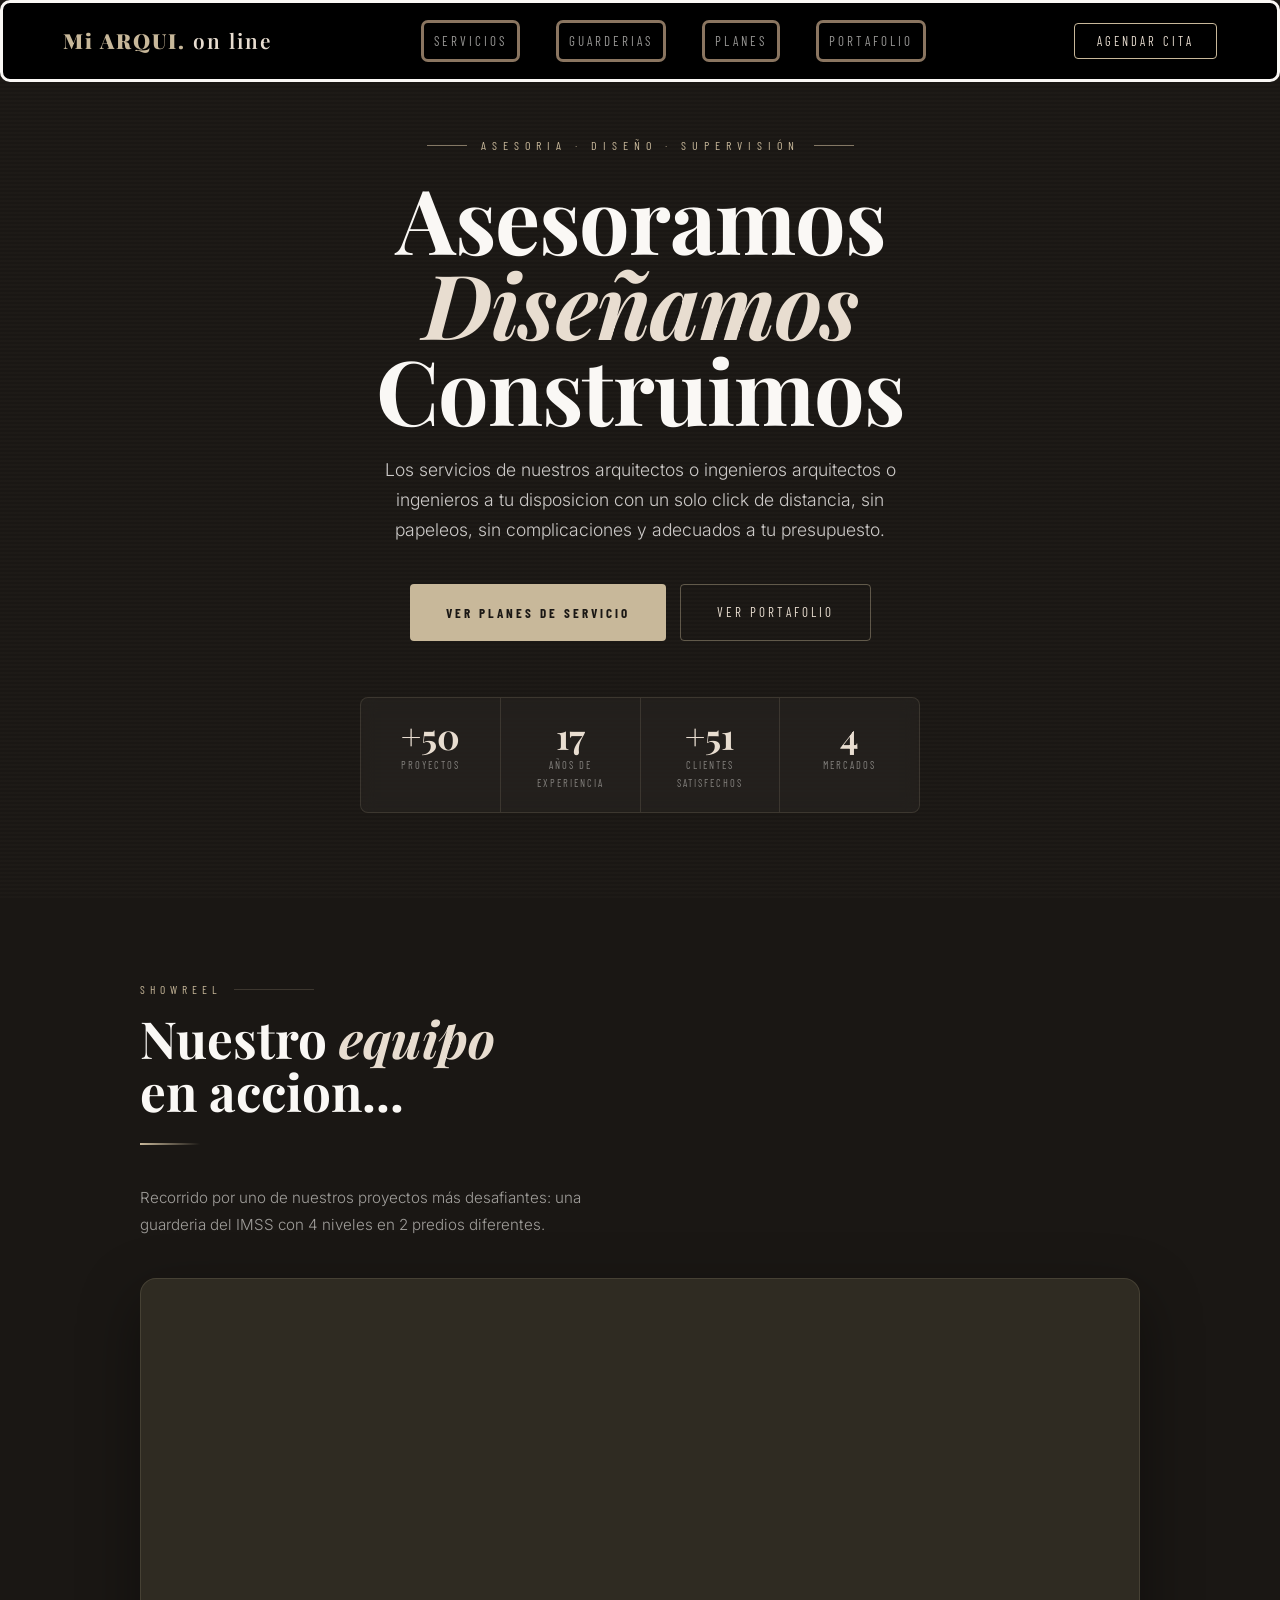
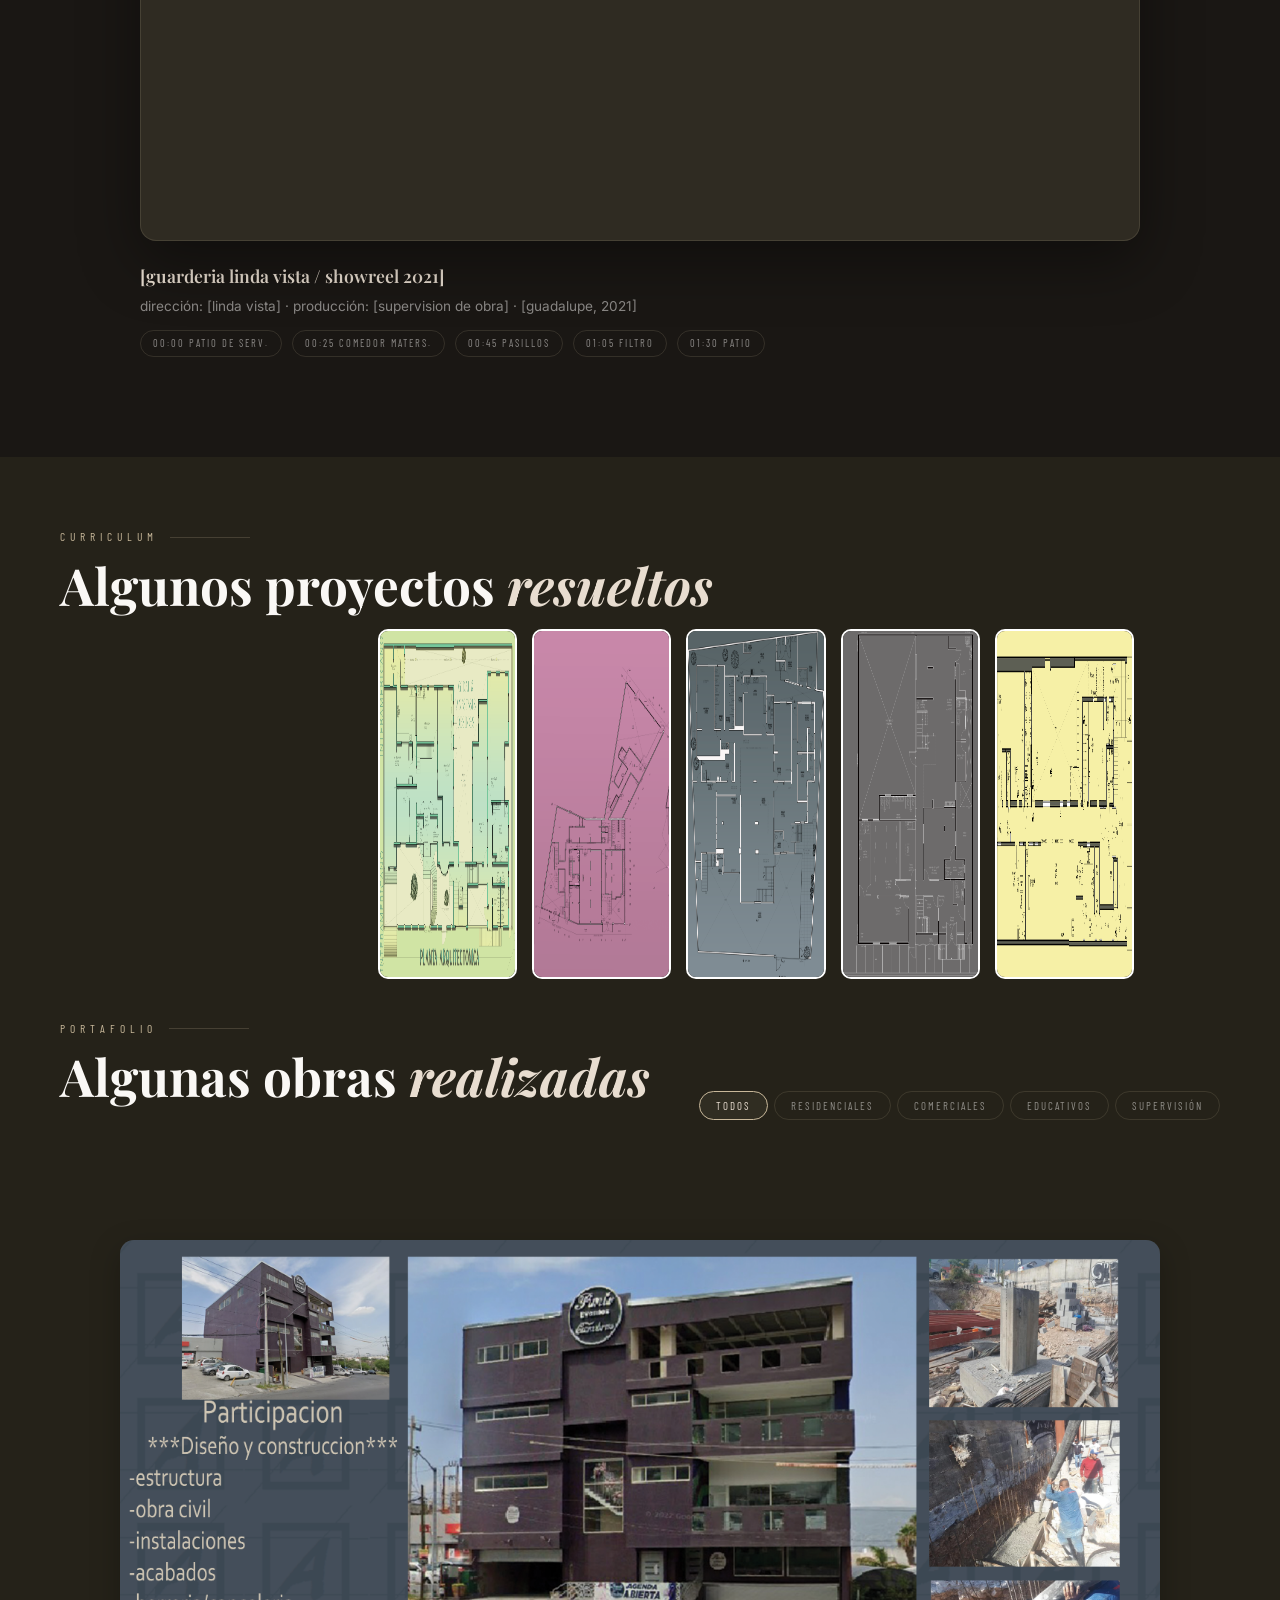
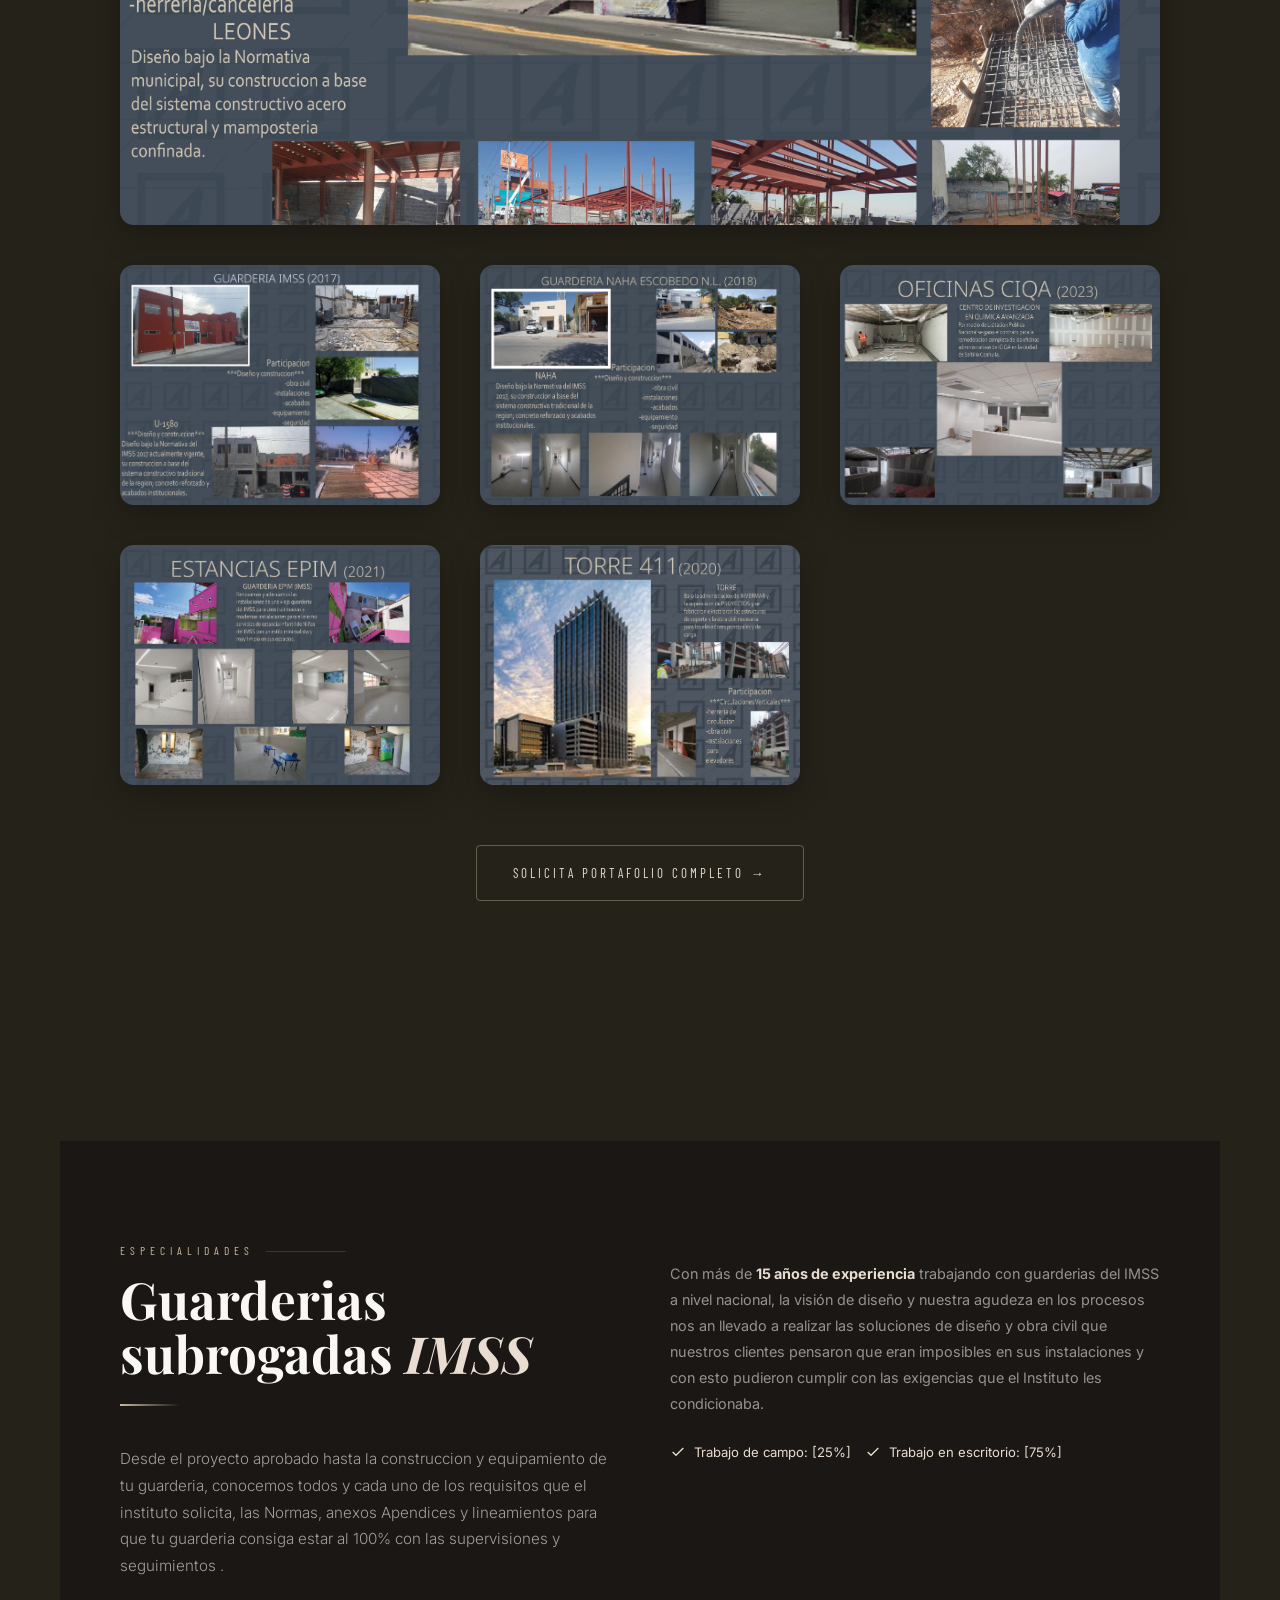
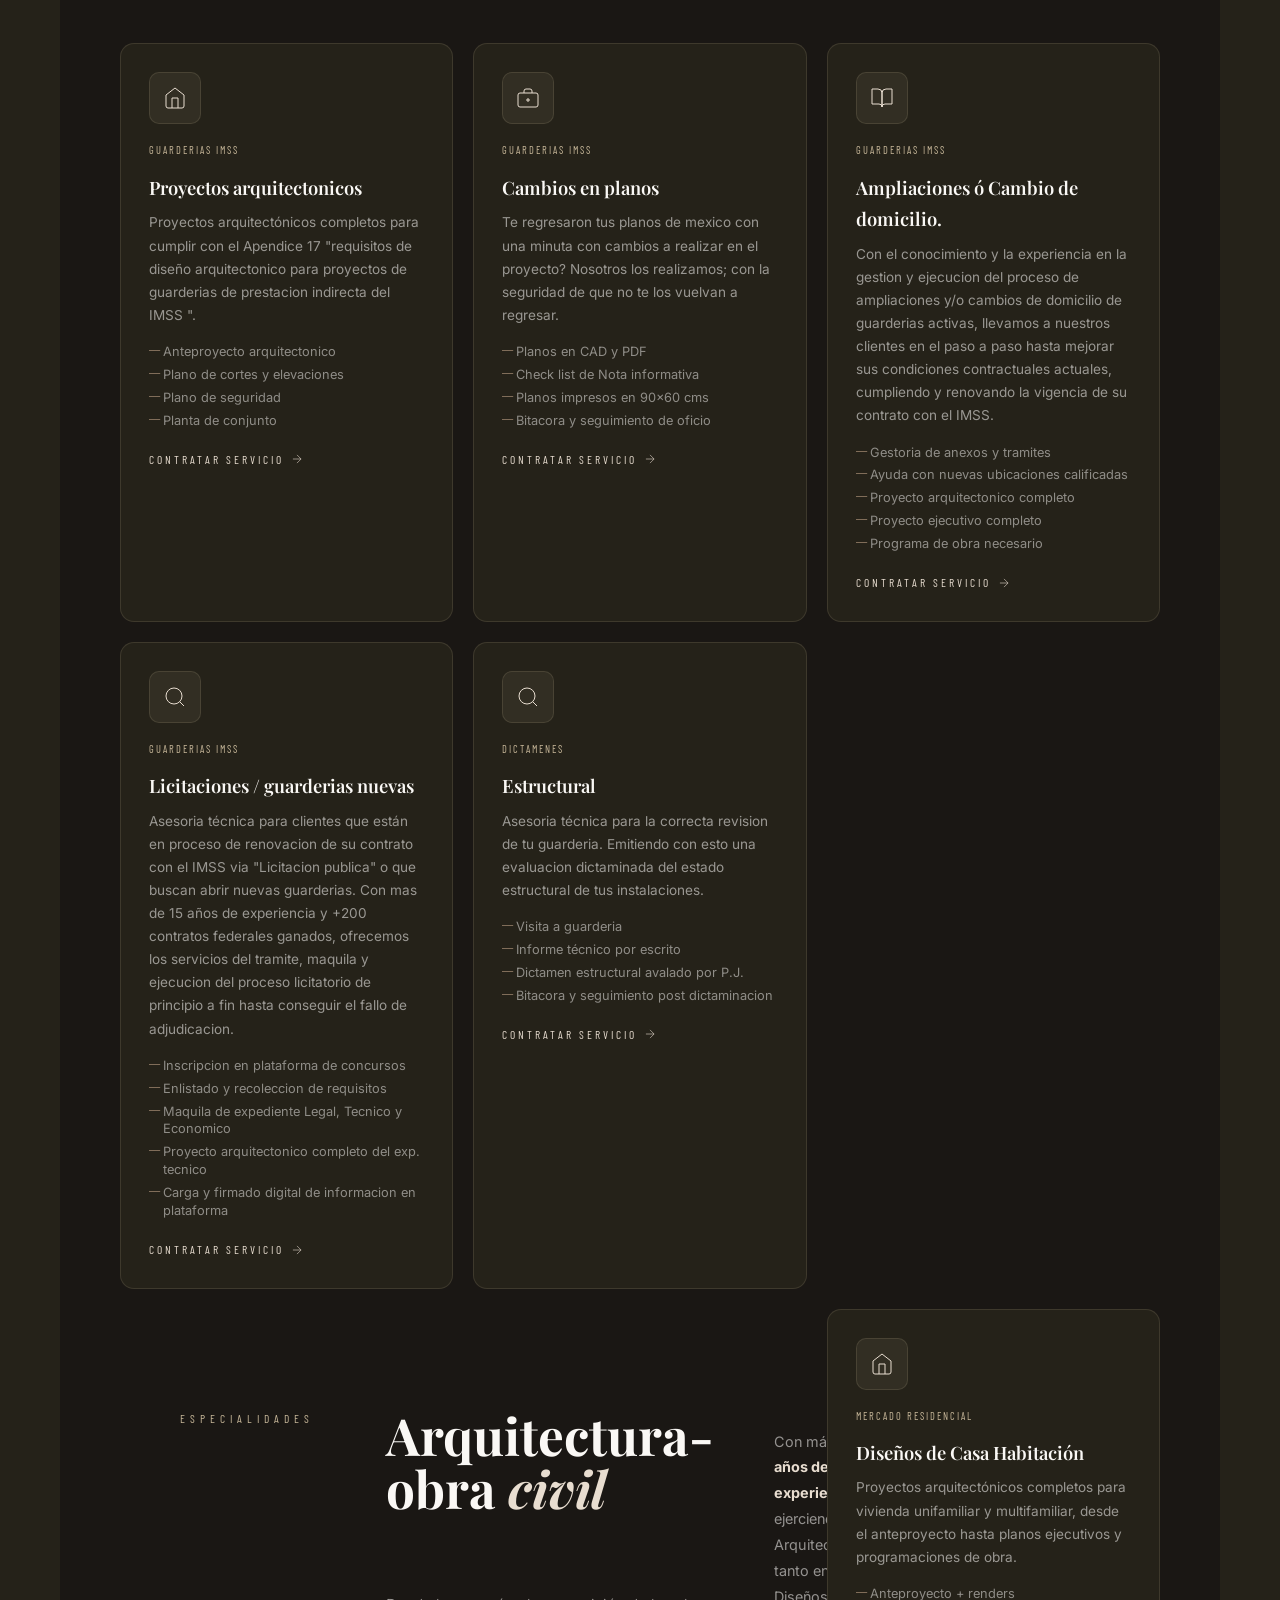
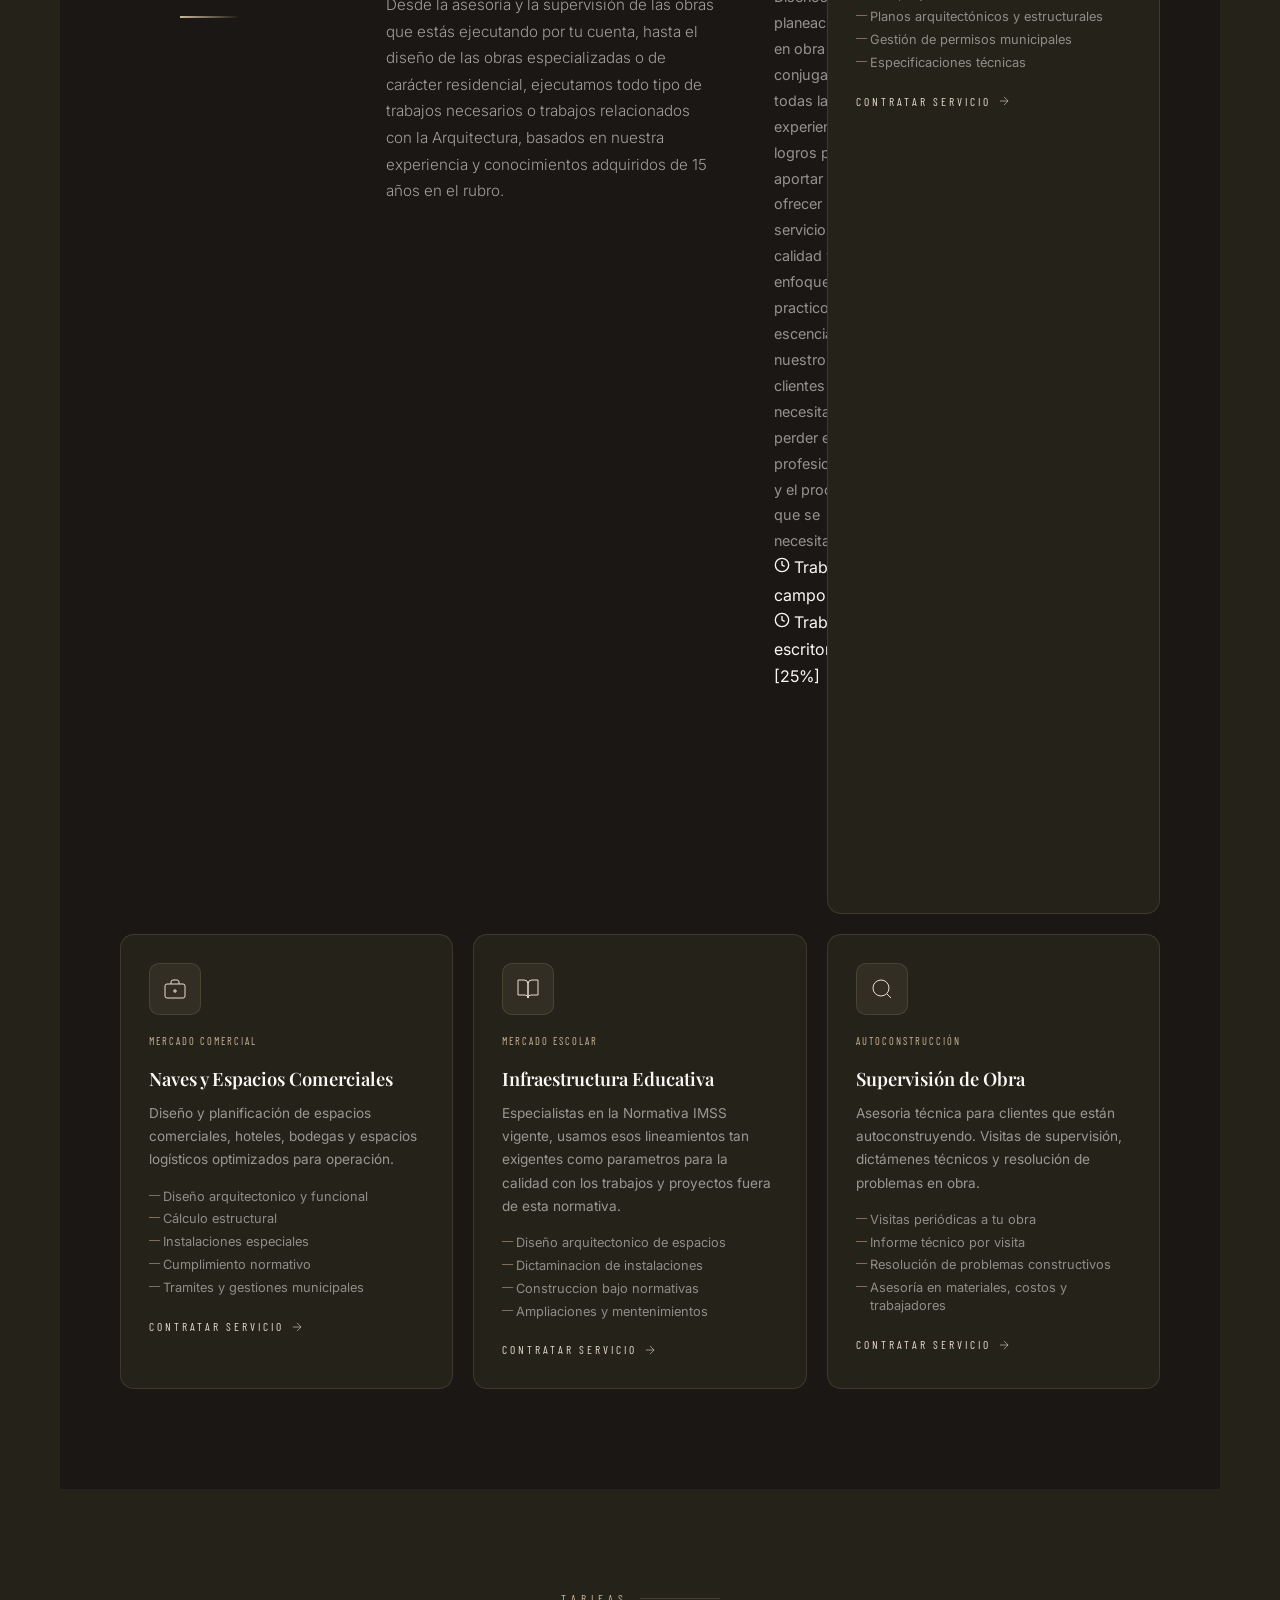
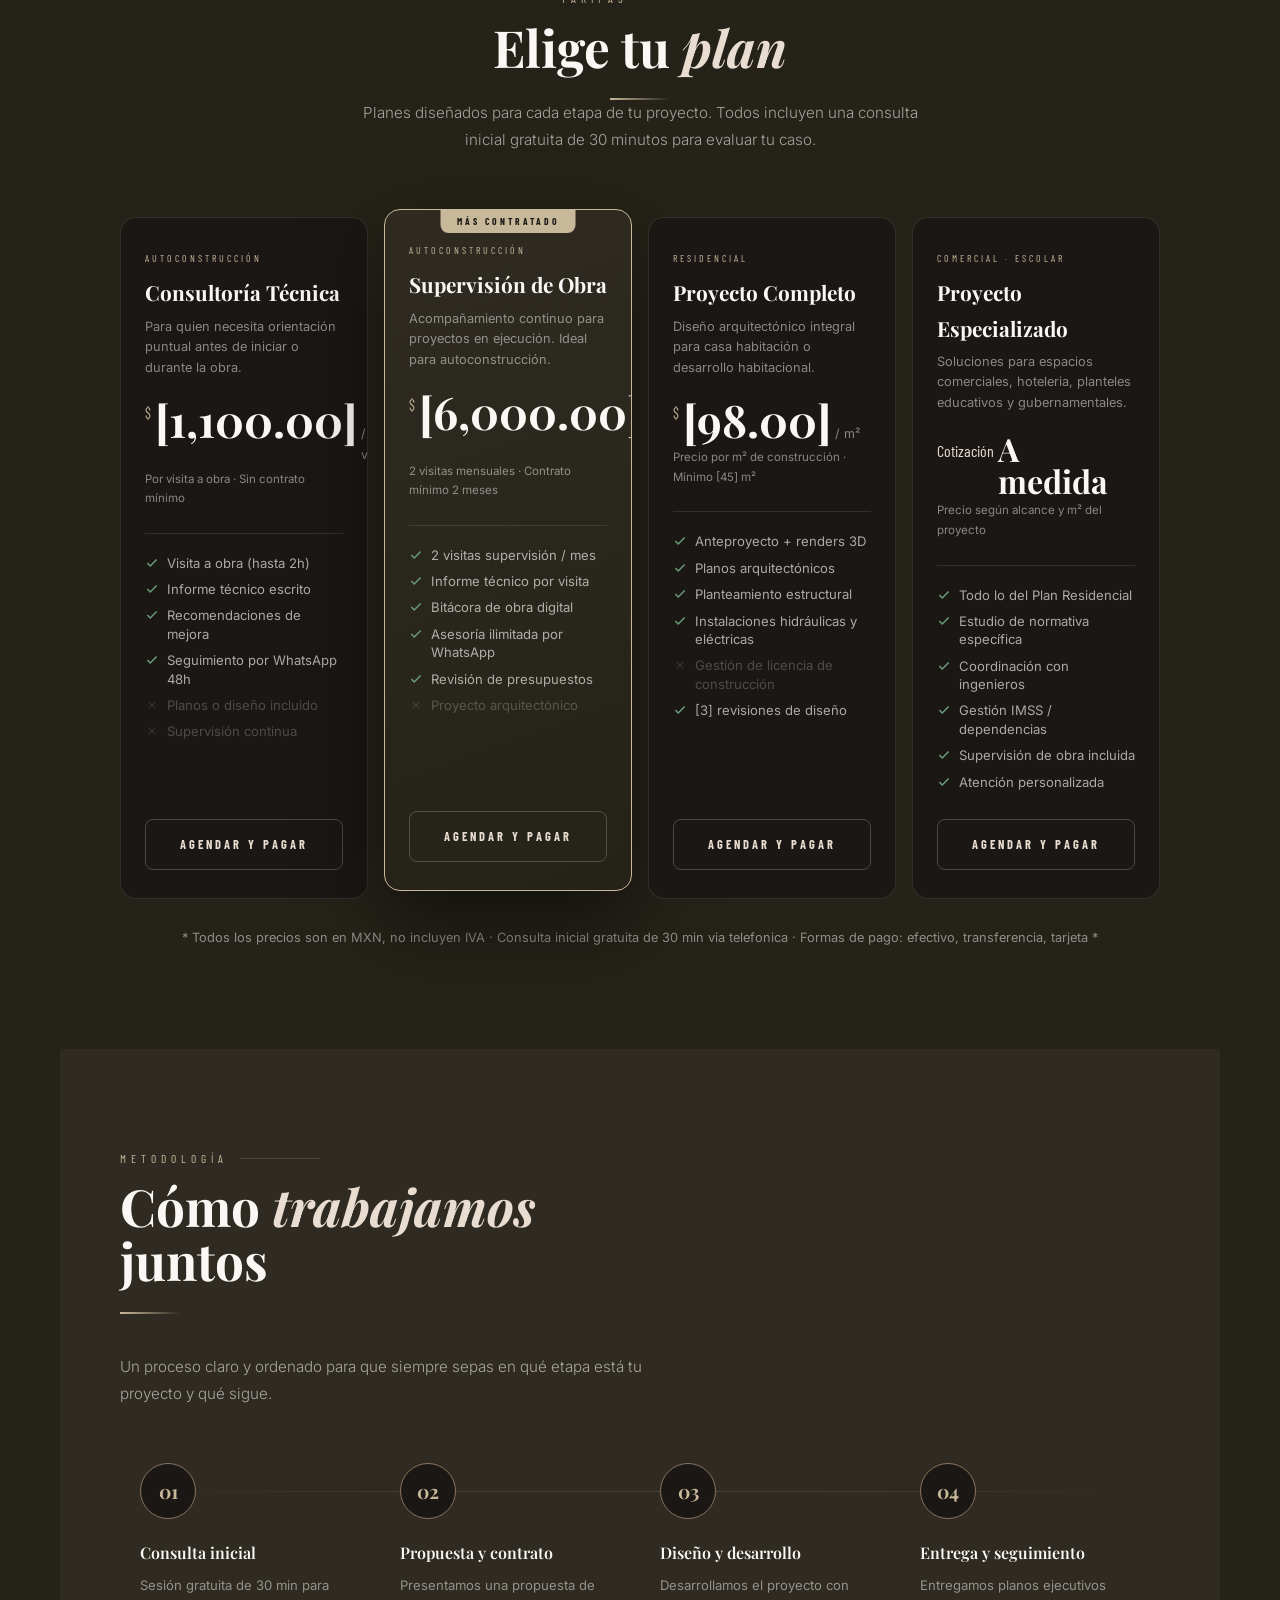
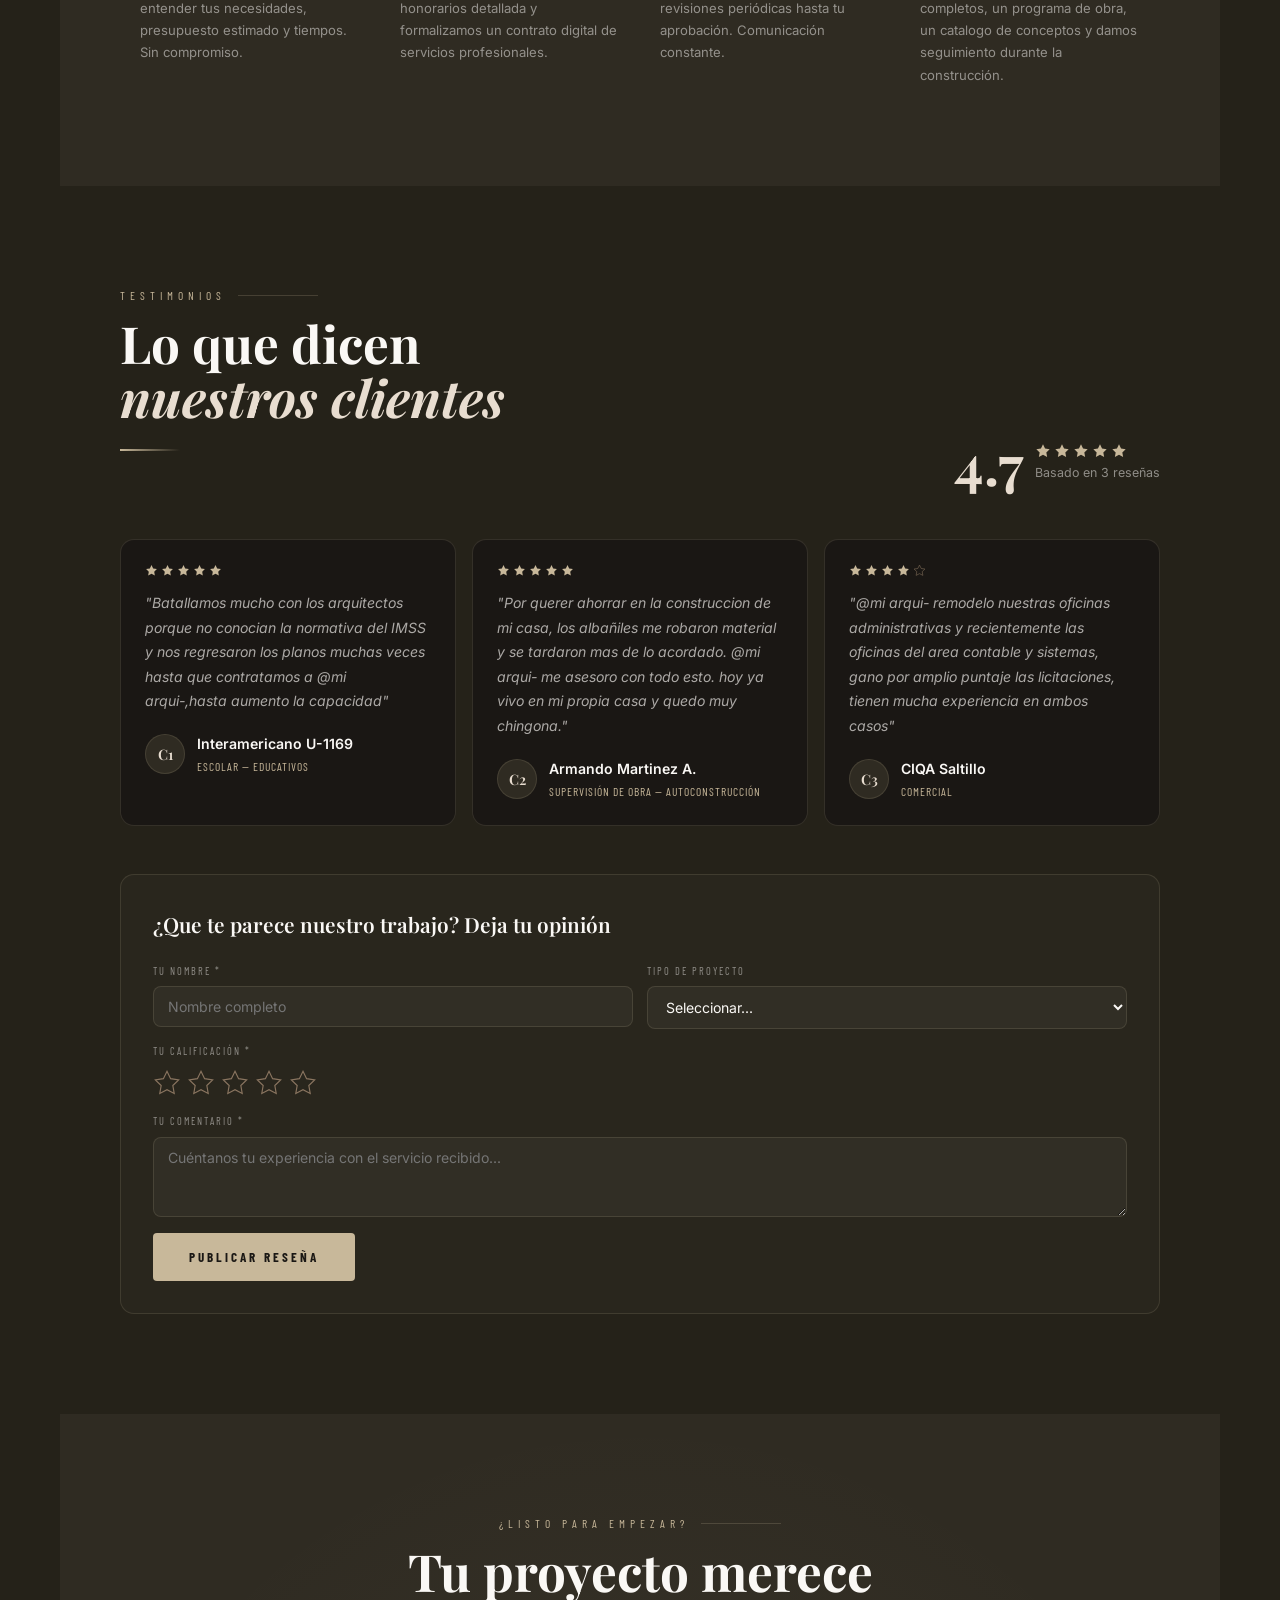
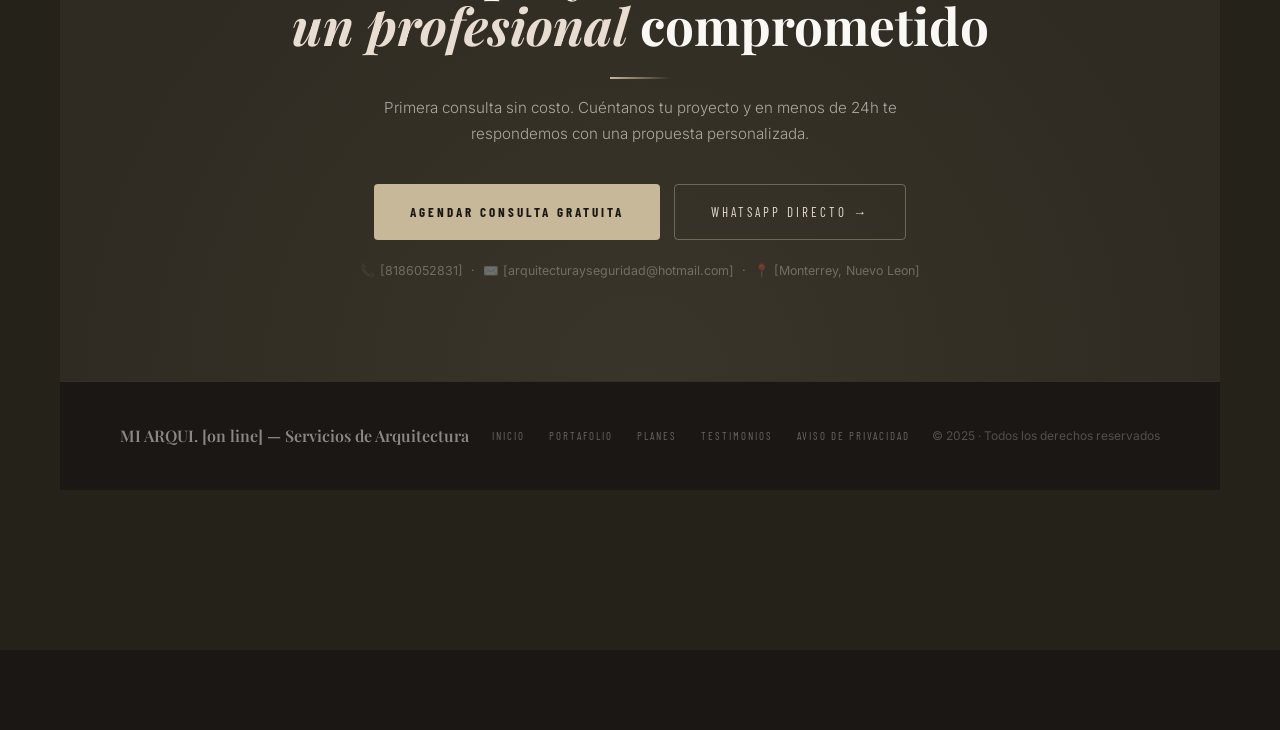
==== commit 1205629f: "se agregaron planos y seccion de guarderias" ====
--- a/index.html
+++ b/index.html
@@ -8,14 +8,23 @@
   <!-- ══════════════════════════════════════════════════════════
     EDITAR: Cambia [TU NOMBRE] y [TU CIUDAD] en el título
   ══════════════════════════════════════════════════════════ -->
-  <title>ARQ. [mi arquis] — Servicios de Arquitectura · [TU CIUDAD]</title>
-
-  <!-- SEO básico — editar con tu información real -->
-  <meta name="description" content="Servicios arquitectónicos profesionales: diseño residencial, comerciales, escolar y supervisión de obra en [TU CIUDAD]. ARQ. [TU NOMBRE] — [X] años de experiencia.">
-  <meta name="author"      content="ARQ. [TU NOMBRE]">
-  <meta property="og:title"       content="ARQ. [TU NOMBRE] — Arquitectura Profesional">
-  <meta property="og:description" content="Diseño residencial, comercial, escolar y supervisión de autoconstrucción en [TU CIUDAD].">
-  <meta property="og:type"        content="website">
+  <title>Mi Arqui — Arquitectura, Construccion y Diseños de Infraestructura</title>
+  <meta name="description" content="Constructores de obra civil, supervisión y diseño de infraestructura educativa, residencial y comercial bajo normativas oficiales.">
+
+  <meta property="og:type" content="website">
+  <meta property="og:url" content="https://gidainl.github.io/mi-Arqui/">
+  <meta property="og:title" content="Mi Arqui — Arquitectura y obra civil">
+  <meta property="og:description" content="Diseños y construcciones, residencial, comercial, escolar y supervisión de autoconstrucción. Conoce nuestro portafolio de proyectos.">
+  
+  <meta property="og:image" content="https://gidainl.github.io/mi-Arqui/imagenes/og-image.jpg">
+  <meta property="og:image:width" content="1200">
+  <meta property="og:image:height" content="630">
+  <meta property="og:image:type" content="image/jpeg">
+
+  <meta name="twitter:card" content="summary_large_image">
+  <meta name="twitter:title" content="Mi Arqui — Arquitectura Profesional">
+  <meta name="twitter:description" content="Diseño residencial, comercial, escolar y supervisión de autoconstrucción.">
+  <meta name="twitter:image" content="https://gidainl.github.io/mi-Arqui/imagenes/og-image.jpg">
 
   <!-- Google Fonts -->
   <link href="https://fonts.googleapis.com/css2?family=Playfair+Display:wght@400;500;600;700;900&family=Inter:wght@300;400;500;600;700&family=Barlow+Condensed:wght@400;500;600;700;800&display=swap" rel="stylesheet">
@@ -31,15 +40,16 @@
 ════════════════════════════════════════════════════════════ -->
 <nav class="nav" id="navbar">
   <a class="nav-logo" href="#inicio">
-    <span>Mi ARQUI.</span> [on line]
+    <span>Mi ARQUI.</span> on line
   </a>
 
   <ul class="nav-links">
-    <li><a href="#obras">Portafolio</a></li>
+    
     <li><a href="#servicios">Servicios</a></li>
-    <li><a href="#planes">Planes</a></li>
-    <li><a href="#proceso">Proceso</a></li>
-    <li><a href="#testimonios">Clientes</a></li>
+    <li><a href="#guarderias">Guarderias</a></li>    
+    <li><a href="#planes">Planes</a></li> 
+    <li><a href="#obras">Portafolio</a></li>   
+    
   </ul>
 
   <button class="nav-cta" onclick="openModal('Consulta Inicial')">Agendar Cita</button>
@@ -67,7 +77,7 @@
     </h1>
 
     <p class="hero-subtitle">
-      Los servicios de nuestros arquitectos o ingenieros a tu disposicion con un solo click de distancia, sin papeleos, sin complicaciones y adecuados a tu presupuesto.
+      Los servicios de nuestros arquitectos o ingenieros arquitectos o ingenieros a tu disposicion con un solo click de distancia, sin papeleos, sin complicaciones y adecuados a tu presupuesto.
     </p>
 
     <div class="hero-actions">
@@ -111,7 +121,7 @@
 
     <div style="max-width:480px; margin-bottom:40px;">
       <div class="section-eyebrow">Showreel</div>
-      <h2 class="section-title">Nuestro <em>trabajo</em><br>habla...</h2>
+      <h2 class="section-title">Nuestro <em>equipo</em><br>en accion...</h2>
       <div class="section-divider"></div>
       <p class="section-lead">
         Recorrido por uno de nuestros proyectos más desafiantes: una guarderia del IMSS con 4 niveles en 2 predios diferentes.      
@@ -157,10 +167,30 @@
 ════════════════════════════════════════════════════════════ -->
 <section class="gallery-section" id="obras">
 
+<div>
+
+<body>
+<div>
+      <div class="section-eyebrow">Curriculum</div>
+      <h2 class="section-title">Algunos proyectos <em>resueltos</em></h2>
+    </div>
+<div class="gallery">
+<img src="img/planos/U-1169.webp" alt="Interamericano">
+<img src="img/planos/U-1657.webp" alt="Kant celeste">
+<img src="img/planos/U-439.webp" alt="Psicoeducativo Huinala">
+<img src="img/planos/U-774.webp" alt="Alegres dias">
+<img src="img/planos/U-351.webp" alt="Baby care">
+
+
+</body>
+
+
+</div>
+
   <div class="gallery-header">
     <div>
       <div class="section-eyebrow">Portafolio</div>
-      <h2 class="section-title">Obras <em>realizadas</em></h2>
+      <h2 class="section-title">Algunas obras <em>realizadas</em></h2>
     </div>
     <!-- Filtros — los data-filter deben coincidir con data-category de cada item -->
     <div class="gallery-filter">
@@ -205,7 +235,7 @@
       <!-- ── OBRA 3 ── -->
       <div class="gallery-item" data-category="escolar">
         <div class="gi-img">
-          <img src="img/4-naha-escobedo-_1_.webp" alt="NAHA Colegio">
+          <img src="img/4-naha-escobedo.webp" alt="NAHA Colegio">
         </div> 
         <div class="gi-overlay">
           <div class="gi-category">educativos</div>
@@ -253,7 +283,12 @@
     </div> <!-- Cierre correcto de gallery-grid -->
 
     <div class="gallery-cta">
-      <button class="btn-ghost">Ver portafolio completo →</button>
+      <a href="https://wa.me/528186052831?text=Hola,%20vi%20tu%20informacion%20en%20Mi%20Arqui%20on%20line%20y%20me%20gustaría%20solicitar%20un%20portafolio%20completo%20de%20proyectos." 
+   target="_blank" 
+   class="btn-ghost" 
+   style="display: inline-block; text-decoration: none; text-align: center;">
+   Solicita portafolio completo →
+</a>
     </div>
 
   </div> <!-- Cierre correcto de gallery-wrapper -->
@@ -261,44 +296,208 @@
 
 
 <!-- ════════════════════════════════════════════════════════════
-  SERVICIOS (4 tarjetas)
+  SERVICIOS (9 tarjetas)
   ── Editar: descripciones, features y el mercado de cada tarjeta
 ════════════════════════════════════════════════════════════ -->
-<section class="services-section" id="servicios">
-  <div class="services-intro">
+<section class="guarderias-section" id="guarderias">
+  <div class="guarderias-intro">
     <div>
-      <div class="section-eyebrow">Especialidades</div>
-      <h2 class="section-title">¿En qué te<br>vamos <em>apoyar?</em></h2>
+      <div class="section-eyebrow"> Especialidades</div>
+      <h2 class="section-title">Guarderias<br>subrogadas <em>IMSS</em></h2>
       <div class="section-divider"></div>
       <p class="section-lead">
-        Desde el concepto hasta la entrega de llaves. Trabajamos en todos los mercados
-        con un mismo estándar de apoyo, calidad y compromiso profesional.
+        Desde el proyecto aprobado hasta la construccion y equipamiento de tu guarderia,
+         conocemos todos y cada uno de los requisitos que el instituto solicita, las Normas, anexos
+         Apendices y lineamientos para que tu guarderia consiga estar al 100% con las supervisiones y seguimientos .
       </p>
     </div>
     <div style="padding-top:20px;">
       <!-- EDITAR: años, ciudad, cédula y colegio -->
       <p style="font-size:.9rem;color:rgba(250,248,245,.55);line-height:1.8;">
-        Con más de <strong style="color:var(--stone-l)">15 años de experiencia</strong> en proyectos a
-        nivel nacional, la visión de diseño y nuestra agudeza en la costruccion nos an llevado a realizar
-        las soluciones de diseño y construccion que nuestros clientes pensaron que eran imposibles en sus 
-        instalaciones y con esto pudieron cumplir con las exigencias que sus clientes o sus ideas necesitaban.
+        Con más de <strong style="color:var(--stone-l)">15 años de experiencia</strong> trabajando con guarderias
+        del IMSS a nivel nacional, la visión de diseño y nuestra agudeza en los procesos nos an llevado a realizar
+        las soluciones de diseño y obra civil que nuestros clientes pensaron que eran imposibles en sus 
+        instalaciones y con esto pudieron cumplir con las exigencias que el Instituto les condicionaba.
       </p>
       <div style="margin-top:24px;display:flex;gap:14px;flex-wrap:wrap;">
         <div style="display:flex;align-items:center;gap:8px;font-size:.82rem;color:var(--stone-l);">
           <svg width="16" height="16" viewBox="0 0 24 24" fill="none" stroke="currentColor" stroke-width="2"><polyline points="20 6 9 17 4 12"/></svg>
-          Trabajo de campo: [75%]
+          Trabajo de campo: [25%]
         </div>
         <div style="display:flex;align-items:center;gap:8px;font-size:.82rem;color:var(--stone-l);">
           <svg width="16" height="16" viewBox="0 0 24 24" fill="none" stroke="currentColor" stroke-width="2"><polyline points="20 6 9 17 4 12"/></svg>
+          Trabajo en escritorio: [75%]
+        </div>
+      </div>
+    </div>
+  </div>
+
+  <div class="guarderias-grid">
+
+    <!-- ── Servicio 1: Escolar ── -->
+    <div class="guarderias-card" onclick="openModal('Diseño Escolar')">
+      <div class="sc-icon">
+        <svg viewBox="0 0 24 24"><path d="M3 9l9-7 9 7v11a2 2 0 01-2 2H5a2 2 0 01-2-2z"/><polyline points="9 22 9 12 15 12 15 22"/></svg>
+      </div>
+      <div class="sc-market">Guarderias IMSS </div>
+      <div class="sc-name">Proyectos arquitectonicos</div>
+      <div class="sc-desc">
+        Proyectos arquitectónicos completos para cumplir con el Apendice 17 "requisitos de diseño arquitectonico para proyectos de guarderias de prestacion indirecta del IMSS ".
+      </div>
+      <ul class="sc-features">
+        <li>Anteproyecto arquitectonico </li>
+        <li>Plano de cortes y elevaciones </li>
+        <li>Plano de seguridad</li>
+        <li>Planta de conjunto</li>
+      </ul>
+      <div class="sc-cta">
+        Contratar servicio
+        <svg viewBox="0 0 24 24"><line x1="5" y1="12" x2="19" y2="12"/><polyline points="12 5 19 12 12 19"/></svg>
+      </div>
+    </div>
+
+    <!-- ── Servicio 2: Escolar ── -->
+    <div class="guarderias-card" onclick="openModal('Diseño Escolar')">
+      <div class="sc-icon">
+        <svg viewBox="0 0 24 24"><rect x="2" y="7" width="20" height="14" rx="2"/><path d="M16 7V5a2 2 0 00-2-2h-4a2 2 0 00-2 2v2"/><line x1="12" y1="12" x2="12" y2="16"/><line x1="10" y1="14" x2="14" y2="14"/></svg>
+      </div>
+      <div class="sc-market">Guarderias IMSS </div>
+      <div class="sc-name">Cambios en planos</div>
+      <div class="sc-desc">
+        Te regresaron tus planos de mexico con una minuta con cambios a realizar en el proyecto? Nosotros los realizamos; con la seguridad de que no te los vuelvan a regresar.
+      </div>
+      <ul class="sc-features">
+        <li>Planos en CAD y PDF</li>
+        <li>Check list de Nota informativa</li>
+        <li>Planos impresos en 90x60 cms</li>
+        <li>Bitacora y seguimiento de oficio </li>
+        
+      </ul>
+      <div class="sc-cta">
+        Contratar servicio
+        <svg viewBox="0 0 24 24"><line x1="5" y1="12" x2="19" y2="12"/><polyline points="12 5 19 12 12 19"/></svg>
+      </div>
+    </div>
+
+    <!-- ── Servicio 3: Escolar ── -->
+    <div class="guarderias-card" onclick="openModal('Diseño Escolar')">
+      <div class="sc-icon">
+        <svg viewBox="0 0 24 24"><path d="M2 3h6a4 4 0 014 4v14a3 3 0 00-3-3H2z"/><path d="M22 3h-6a4 4 0 00-4 4v14a3 3 0 013-3h7z"/></svg>
+      </div>
+      <div class="sc-market">Guarderias IMSS </div>
+      <div class="sc-name">Ampliaciones ó Cambio de domicilio.</div>
+      <div class="sc-desc">
+        Con el conocimiento y la experiencia en la gestion y ejecucion del proceso de ampliaciones y/o  
+        cambios de domicilio de guarderias activas, llevamos a nuestros clientes en el paso a paso hasta mejorar sus condiciones contractuales actuales, 
+        cumpliendo y renovando la vigencia de su contrato con el IMSS.
+      </div>
+      <ul class="sc-features">
+        <li>Gestoria de anexos y tramites</li>
+        <li>Ayuda con nuevas ubicaciones calificadas</li>
+        <li>Proyecto arquitectonico completo</li>
+        <li>Proyecto ejecutivo completo</li>
+        <li>Programa de obra necesario </li>
+      </ul>
+      <div class="sc-cta">
+        Contratar servicio
+        <svg viewBox="0 0 24 24"><line x1="5" y1="12" x2="19" y2="12"/><polyline points="12 5 19 12 12 19"/></svg>
+      </div>
+    </div>
+
+    <!-- ── Servicio 4: Escolar ── -->
+    <div class="guarderias-card" onclick="openModal('Diseño Escolar')">
+      <div class="sc-icon">
+        <svg viewBox="0 0 24 24"><circle cx="11" cy="11" r="8"/><line x1="21" y1="21" x2="16.65" y2="16.65"/></svg>
+      </div>
+      <div class="sc-market">Guarderias IMSS</div>
+      <div class="sc-name">Licitaciones / guarderias nuevas </div>
+      <div class="sc-desc">
+        Asesoria técnica para clientes que están en proceso de renovacion de su contrato con el IMSS via "Licitacion publica"
+        o que buscan abrir nuevas guarderias. Con mas de 15 años de experiencia y +200 contratos federales ganados, ofrecemos los servicios
+        del tramite, maquila y ejecucion del proceso licitatorio de principio a fin hasta conseguir el fallo de adjudicacion.
+      </div>
+      <ul class="sc-features">
+        <li>Inscripcion en plataforma de concursos </li>
+        <li>Enlistado y recoleccion de requisitos  </li>
+        <li>Maquila de expediente Legal, Tecnico y Economico </li>
+        <li>Proyecto arquitectonico completo del exp. tecnico </li>
+        <li>Carga y firmado digital de informacion en plataforma </li>
+      </ul>
+      <div class="sc-cta">
+        Contratar servicio
+        <svg viewBox="0 0 24 24"><line x1="5" y1="12" x2="19" y2="12"/><polyline points="12 5 19 12 12 19"/></svg>
+      </div>
+    </div>
+
+     <!-- ── Servicio 5: Dictaminaciones / asesorias ── -->
+    <div class="guarderias-card" onclick="openModal('Diseño Escolar')">
+      <div class="sc-icon">
+        <svg viewBox="0 0 24 24"><circle cx="11" cy="11" r="8"/><line x1="21" y1="21" x2="16.65" y2="16.65"/></svg>
+      </div>
+      <div class="sc-market">Dictamenes</div>
+      <div class="sc-name">Estructural</div>
+      <div class="sc-desc">
+        Asesoria técnica para la correcta revision de tu guarderia. Emitiendo con esto una evaluacion dictaminada del estado estructural de tus instalaciones.
+      </div>
+      <ul class="sc-features">
+        <li>Visita a guarderia</li>
+        <li>Informe técnico por escrito</li>
+        <li>Dictamen estructural avalado por P.J.</li>
+        <li>Bitacora y seguimiento post dictaminacion</li>
+      </ul>
+      <div class="sc-cta">
+        Contratar servicio
+        <svg viewBox="0 0 24 24"><line x1="5" y1="12" x2="19" y2="12"/><polyline points="12 5 19 12 12 19"/></svg>
+      </div>
+    </div>
+<div>
+  </div>
+    
+
+
+<section class="services-section" id="servicios">
+  <div class="services-intro">
+    
+    <div class="services-intro">
+      <div class="section-eyebrow">Especialidades</div>
+      <h2 class="section-title">Arquitectura- <br>obra <em>civil</em></h2>
+      <div class="section-divider"></div>
+      
+      <p class="section-lead">
+        Desde la asesoría y la supervisión de las obras que estás ejecutando por tu cuenta, hasta el diseño de las obras especializadas o de carácter residencial, 
+        ejecutamos todo tipo de trabajos necesarios o trabajos relacionados con la Arquitectura, basados en nuestra experiencia y conocimientos adquiridos de 15 años en el rubro.
+      </div>
+    <div style="padding-top:20px;">
+      <!-- EDITAR: años, ciudad, cédula y colegio -->
+      <p style="font-size:.9rem;color:rgba(250,248,245,.55);line-height:1.8;">
+        Con más de <strong style="color:var(--stone-l)">15 años de experiencia</strong> ejerciendo la Arquitectura tanto en Diseños
+        planeaciones y en obra civil, conjugamos todas las experiencias y logros para aportar y ofrecer servicios de calidad y con
+        enfoque en lo practico y escencial que nuestros clientes necesitan, sin perder el profesionalismo y el proceso que se necesita.
+      </p>
+
+      <div class="services-badges">
+        <div class="badge-item">
+          <svg width="16" height="16" viewBox="0 0 24 24" fill="none" stroke="currentColor" stroke-width="2"><circle cx="12" cy="12" r="10"></circle><polyline points="12 6 12 12 16 14"></polyline></svg>
+          Trabajo de campo: [75%]
+        </div>
+        <div class="badge-item">
+          <svg width="16" height="16" viewBox="0 0 24 24" fill="none" stroke="currentColor" stroke-width="2"><circle cx="12" cy="12" r="10"></circle><polyline points="12 6 12 12 16 14"></polyline></svg>
           Trabajo en escritorio: [25%]
         </div>
       </div>
     </div>
-  </div>
+
+    <div class="services-details">
+      </div>
+
+  </div>
+</section>
 
   <div class="services-grid">
 
-    <!-- ── Servicio 1: Residencial ── -->
+</div>
+
+<!-- ── Servicio 6: Residencial ── -->
     <div class="service-card" onclick="openModal('Diseño Residencial')">
       <div class="sc-icon">
         <svg viewBox="0 0 24 24"><path d="M3 9l9-7 9 7v11a2 2 0 01-2 2H5a2 2 0 01-2-2z"/><polyline points="9 22 9 12 15 12 15 22"/></svg>
@@ -321,7 +520,7 @@
       </div>
     </div>
 
-    <!-- ── Servicio 2: Comercial ── -->
+<!-- ── Servicio 7: Comercial ── -->
     <div class="service-card" onclick="openModal('Proyecto Comercial')">
       <div class="sc-icon">
         <svg viewBox="0 0 24 24"><rect x="2" y="7" width="20" height="14" rx="2"/><path d="M16 7V5a2 2 0 00-2-2h-4a2 2 0 00-2 2v2"/><line x1="12" y1="12" x2="12" y2="16"/><line x1="10" y1="14" x2="14" y2="14"/></svg>
@@ -345,7 +544,7 @@
       </div>
     </div>
 
-    <!-- ── Servicio 3: Escolar ── -->
+ <!-- ── Servicio 8: Escolar ── -->
     <div class="service-card" onclick="openModal('Diseño Escolar')">
       <div class="sc-icon">
         <svg viewBox="0 0 24 24"><path d="M2 3h6a4 4 0 014 4v14a3 3 0 00-3-3H2z"/><path d="M22 3h-6a4 4 0 00-4 4v14a3 3 0 013-3h7z"/></svg>
@@ -360,7 +559,7 @@
         <li>Diseño arquitectonico de espacios</li>
         <li>Dictaminacion de instalaciones</li>
         <li>Construccion bajo normativas</li>
-        <li>Licitaciones y gestorias IMSS y SEP</li>
+        <li>Ampliaciones y mentenimientos </li>
       </ul>
       <div class="sc-cta">
         Contratar servicio
@@ -368,7 +567,7 @@
       </div>
     </div>
 
-    <!-- ── Servicio 4: Supervisión / Autoconstrucción ── -->
+    <!-- ── Servicio 9: Supervisión / Autoconstrucción ── -->
     <div class="service-card" onclick="openModal('Supervisión de Obra')">
       <div class="sc-icon">
         <svg viewBox="0 0 24 24"><circle cx="11" cy="11" r="8"/><line x1="21" y1="21" x2="16.65" y2="16.65"/></svg>
--- a/style.css
+++ b/style.css
@@ -65,7 +65,10 @@
   padding: 20px 60px;
   display: flex; align-items: center; justify-content: space-between;
   transition: all .4s ease;
-  background: transparent;
+  background: black;
+  border: solid;
+  border-radius: 10px;
+  
 }
 .nav.scrolled {
   background: rgba(26,23,20,.95);
@@ -79,6 +82,7 @@
   font-weight: 600;
   letter-spacing: 2px;
   color: var(--stone-l);
+  
 }
 .nav-logo span { color: var(--stone); font-weight: 900; }
 .nav-links {
@@ -91,7 +95,13 @@
   text-transform: uppercase;
   color: rgba(250,248,245,.6);
   transition: color .2s;
-}
+  background: transparent;
+  border:solid  #8a7560; 
+  border-radius: 7px;
+  padding: 10px;
+  align-items: center;
+}
+
 .nav-links a:hover { color: var(--stone-l); }
 .nav-cta {
   font-family: var(--fb);
@@ -141,7 +151,7 @@
   position: absolute; inset: 0; z-index: 0;
   background:
     linear-gradient(to bottom, rgba(26,23,20,.3) 0%, rgba(26,23,20,.7) 60%, rgba(26,23,20,1) 100%),
-    linear-gradient(135deg, #2f2b22 0%, #1a1714 60%, #252219 100%);
+    url('img/U-774.webp') center / cover no-repeat;
 }
 /* Textura sutil de cuadrícula de concreto */
 .hero-bg::after {
@@ -182,7 +192,7 @@
 
 .hero-subtitle {
   font-size: 1.1rem;
-  color: rgba(250,248,245,.65);
+  color: rgba(250, 248, 246, 0.796);
   line-height: 1.7;
   max-width: 560px;
   margin: 0 auto 40px;
@@ -395,9 +405,40 @@
    /* ==========================================================================
    6. GALERÍA DE OBRAS (6 fotos) - CORREGIDO Y INTEGRADO
    ========================================================================== */
-.gallery-section { 
+
+.gallery { 
+width: 120%;
+height: 350px;
+display: flex;
+justify-content: center;
+align-items: center;
+background-color: transparent;
+gap: 15px;
+margin-bottom: 40px;
+
+}
+
+.gallery img{
+
+    width: 10%;
+    height: 100%;
+    object-fit: fill;
+    border-radius: 10px;
+    border: 2px solid #fff;
+    transition: all ease-in-out 0.5s;
+}
+
+.gallery img:hover {
+width: 70%;
+padding: 15px;
+
+
+}
+
+   .gallery-section { 
   background: var(--dark-2); 
-  padding: 100px 60px; 
+  padding: 70px 60px 160px; 
+  margin-bottom: 80px;
 }
 
 .gallery-header {
@@ -562,6 +603,7 @@
    7. SERVICIOS (TARJETAS)
 ───────────────────────────────────────────────────────────── */
 .services-section { background: var(--dark); padding: 100px 60px; }
+.guarderias-section { background: var(--dark); padding: 100px 60px; }
 
 .services-intro {
   display: grid;
@@ -570,11 +612,27 @@
   align-items: start;
   margin-bottom: 64px;
 }
+
+.guarderias-intro {
+  display: grid;
+  grid-template-columns: 1fr 1fr;
+  gap: 60px;
+  align-items: start;
+  margin-bottom: 64px;
+}
+
 .services-grid {
   display: grid;
   grid-template-columns: repeat(auto-fill, minmax(260px, 1fr));
   gap: 20px;
 }
+
+.guarderias-grid {
+  display: grid;
+  grid-template-columns: repeat(auto-fill, minmax(260px, 1fr));
+  gap: 20px;
+}
+
 .service-card {
   background: var(--dark-2);
   border: 1px solid var(--border);
@@ -585,6 +643,17 @@
   position: relative;
   overflow: hidden;
 }
+
+.guarderias-card {
+  background: var(--dark-2);
+  border: 1px solid var(--border);
+  border-radius: 14px;
+  padding: 28px;
+  transition: all .3s;
+  cursor: pointer;
+  position: relative;
+  overflow: hidden;
+}
 /* Línea superior que se revela al hacer hover */
 .service-card::before {
   content: '';
@@ -594,12 +663,31 @@
   transform-origin: left;
   transition: transform .35s ease;
 }
+
+.guarderias-card::before {
+  content: '';
+  position: absolute; top: 0; left: 0; right: 0; height: 3px;
+  background: linear-gradient(90deg, var(--stone-d), var(--stone));
+  transform: scaleX(0);
+  transform-origin: left;
+  transition: transform .35s ease;
+}
+
 .service-card:hover::before { transform: scaleX(1); }
 .service-card:hover {
   border-color: rgba(200,184,154,.3);
   transform: translateY(-4px);
   box-shadow: 0 20px 50px rgba(0,0,0,.35);
 }
+
+.guarderias-card:hover::before { transform: scaleX(1); }
+.guarderias-card:hover {
+  border-color: rgba(200,184,154,.3);
+  transform: translateY(-4px);
+  box-shadow: 0 20px 50px rgba(0,0,0,.35);
+}
+
+
 .sc-icon {
   width: 52px; height: 52px;
   border-radius: 10px;
@@ -644,6 +732,9 @@
   transition: gap .2s;
 }
 .service-card:hover .sc-cta { gap: 10px; }
+.sc-cta svg { width: 14px; height: 14px; stroke: currentColor; fill: none; }
+
+.guarderias-card:hover .sc-cta { gap: 10px; }
 .sc-cta svg { width: 14px; height: 14px; stroke: currentColor; fill: none; }
 
 /* ─────────────────────────────────────────────────────────────
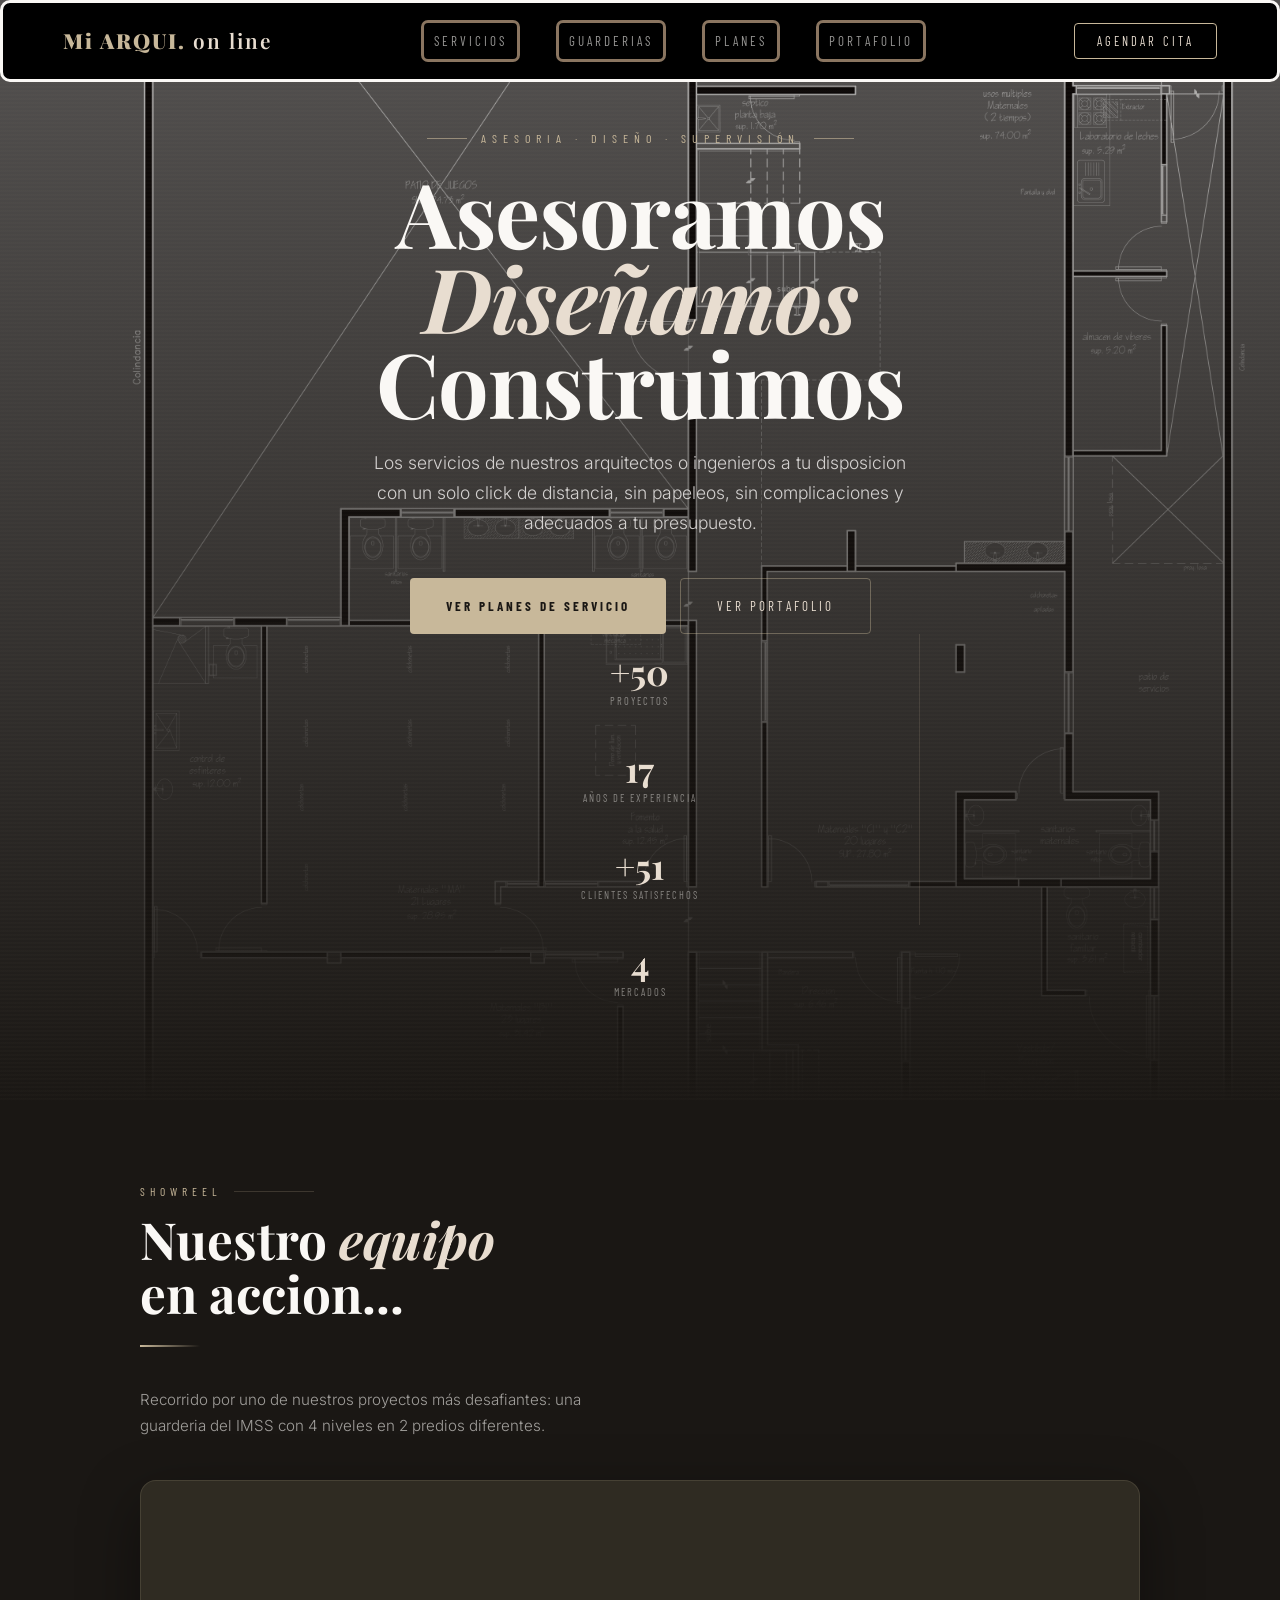
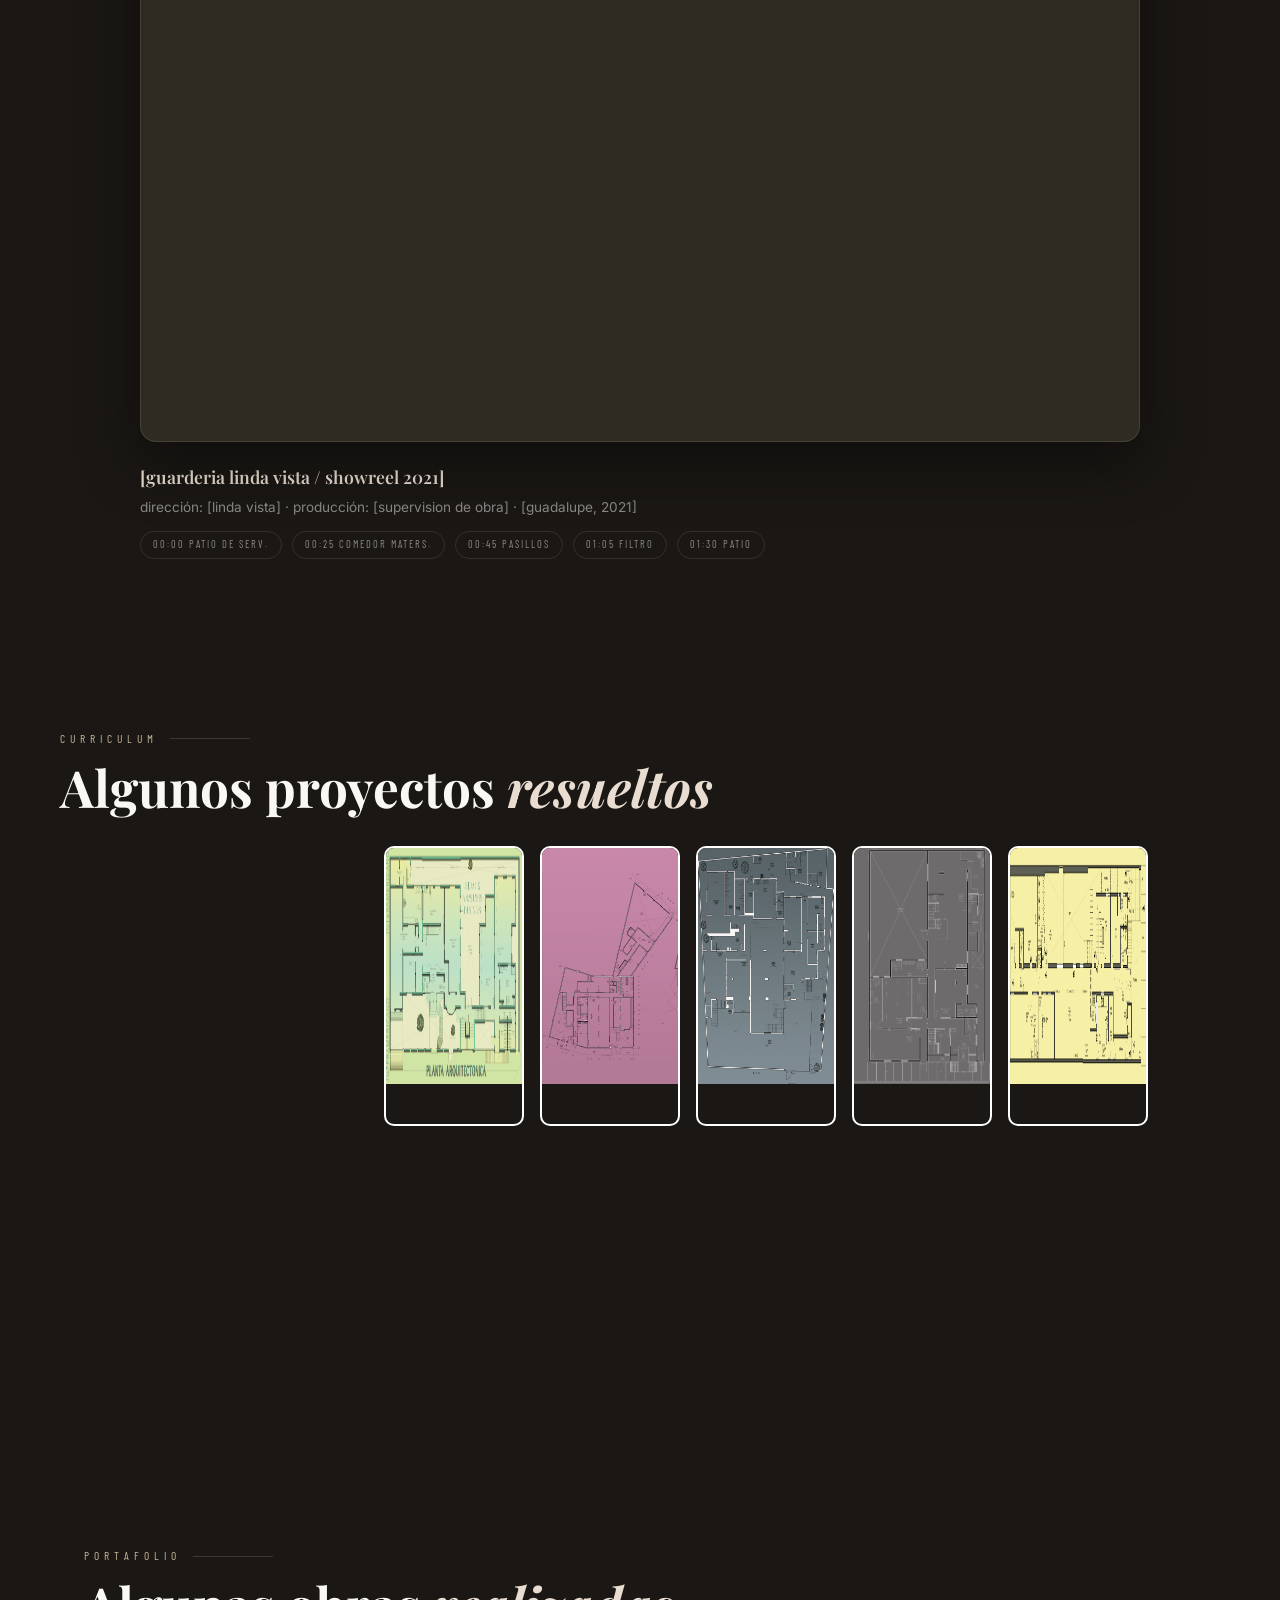
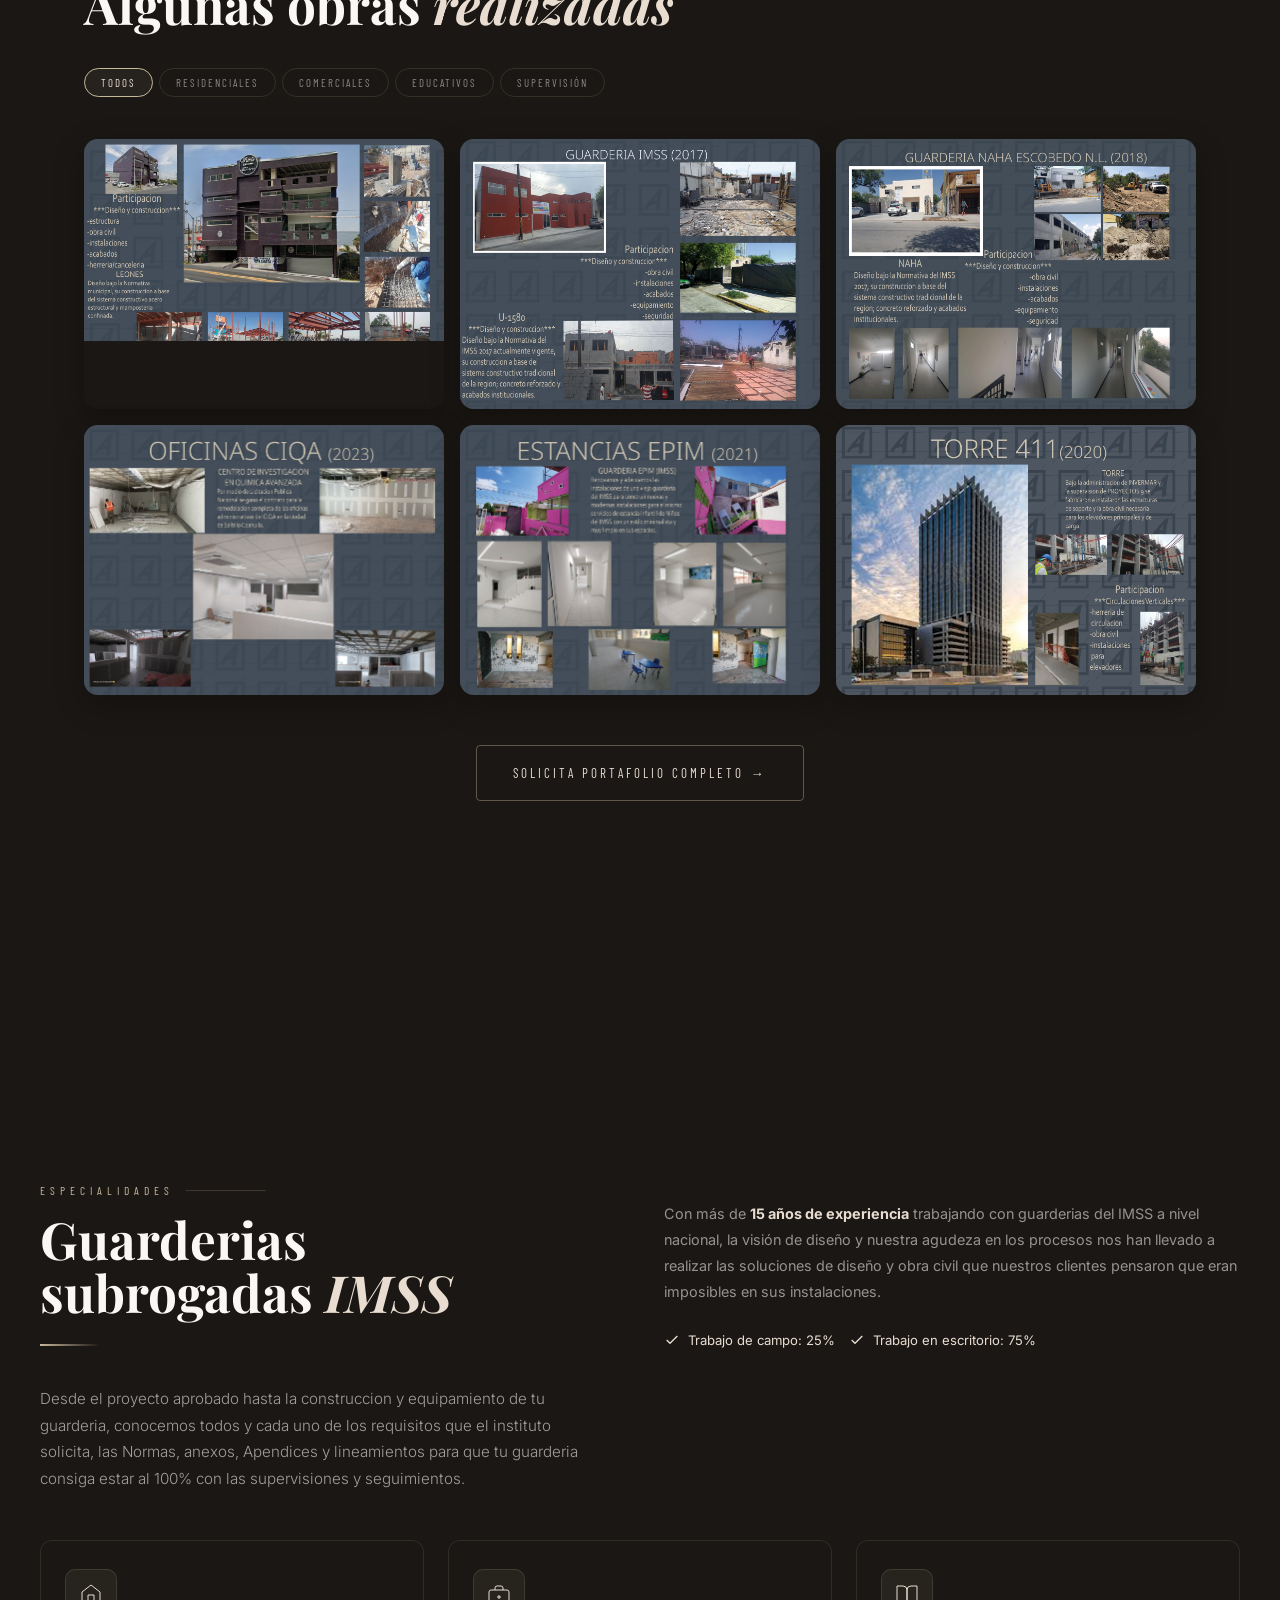
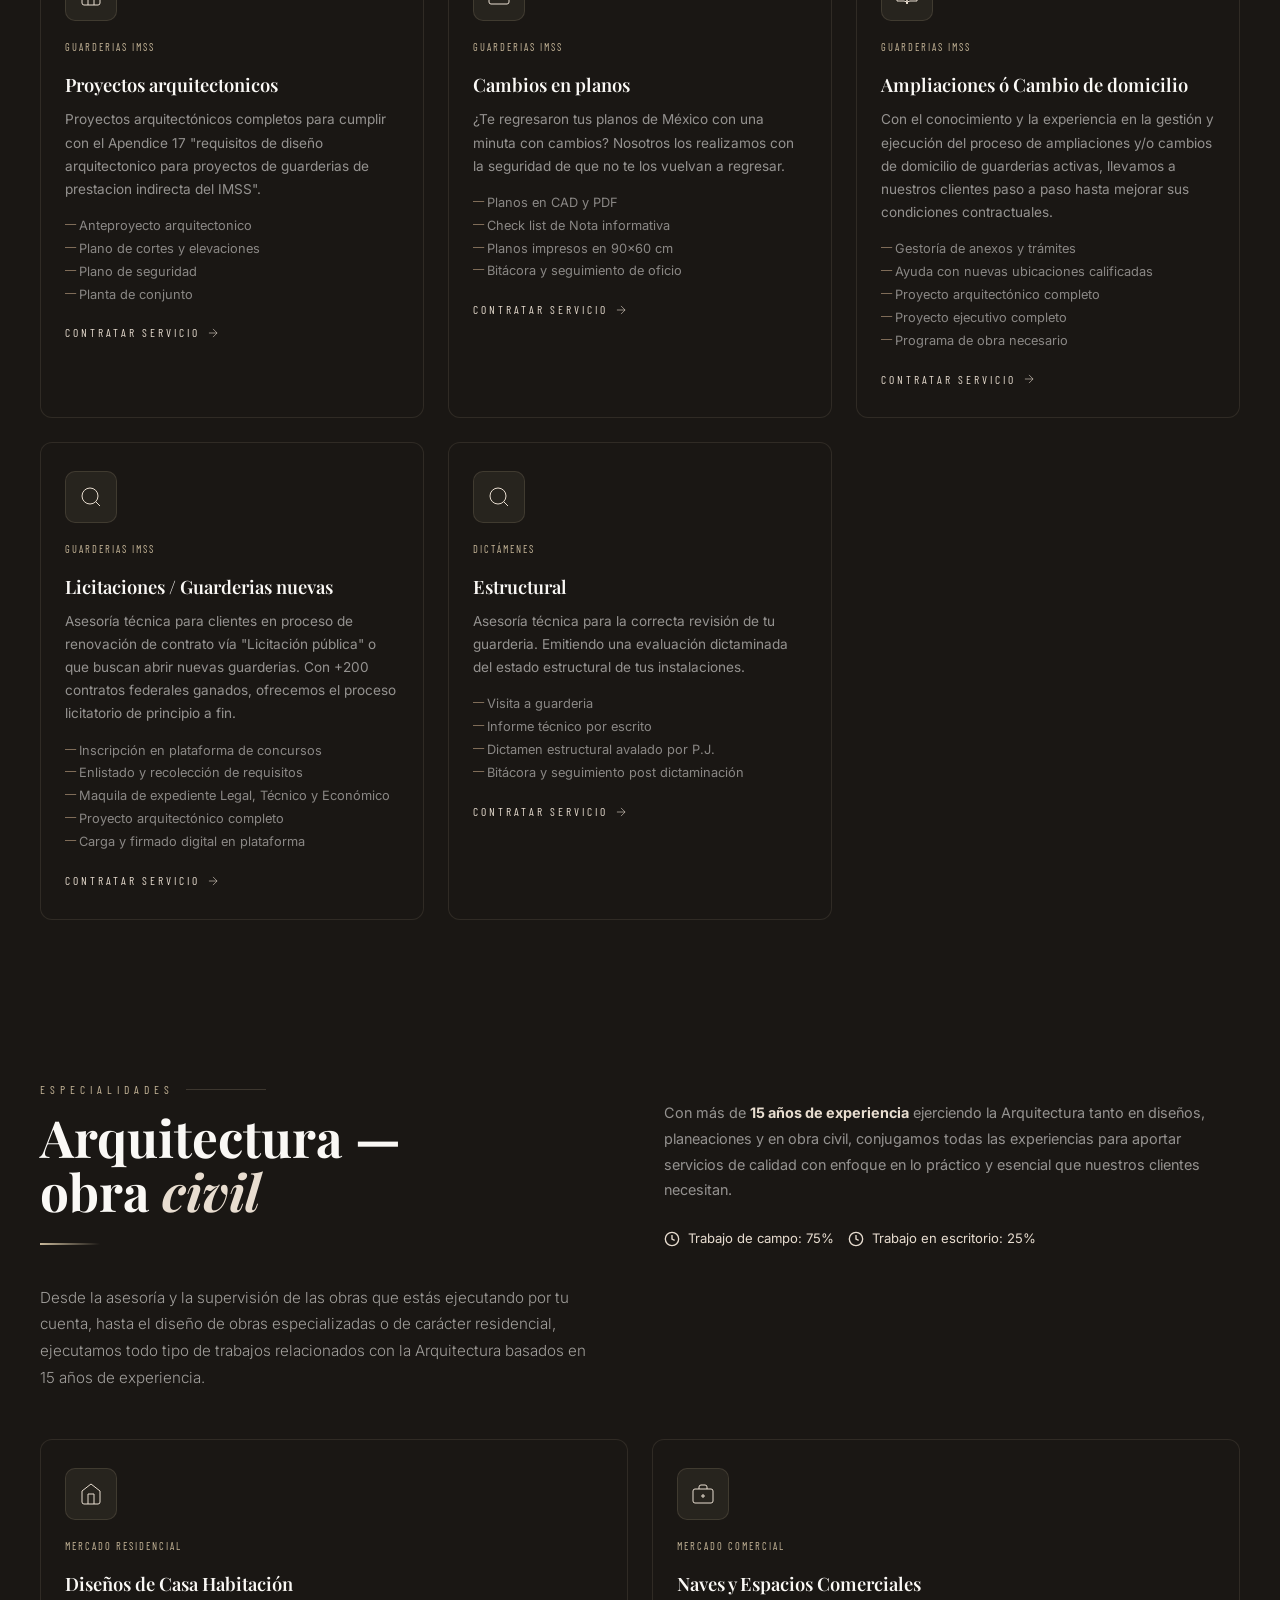
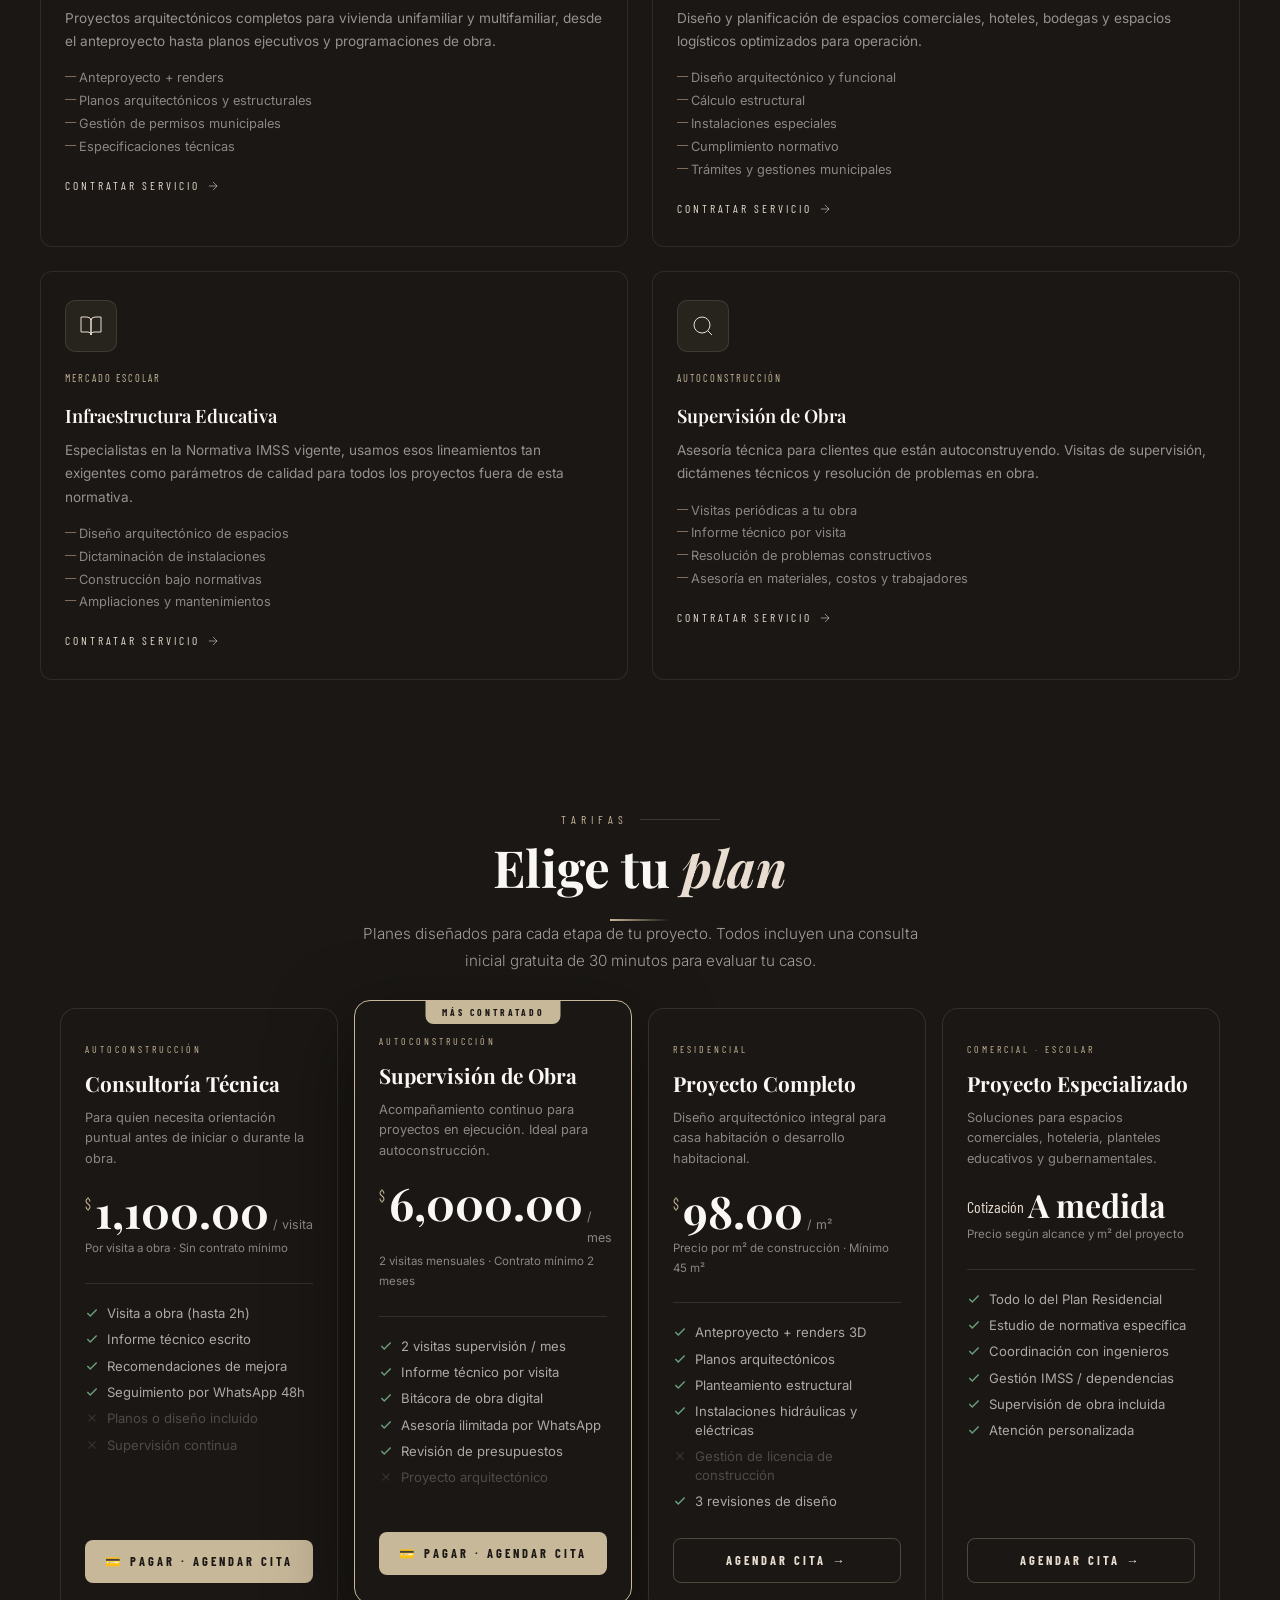
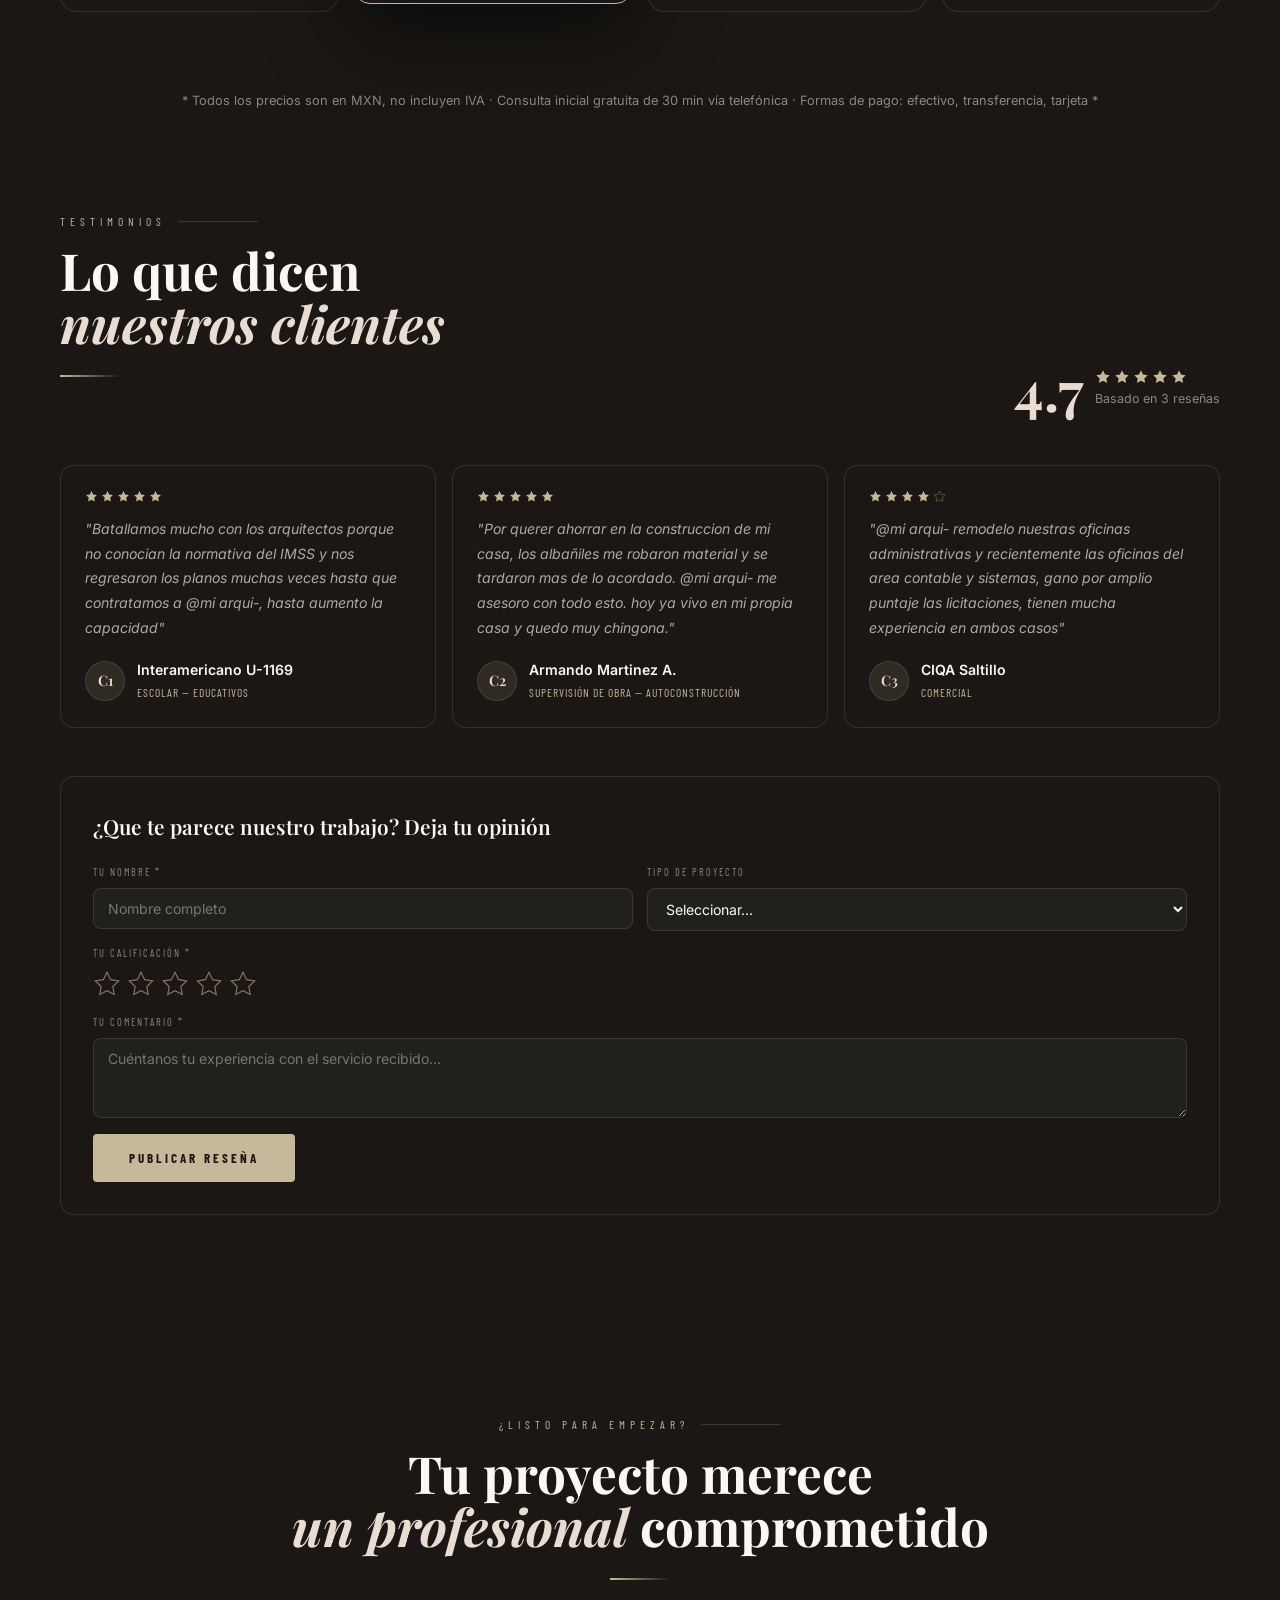
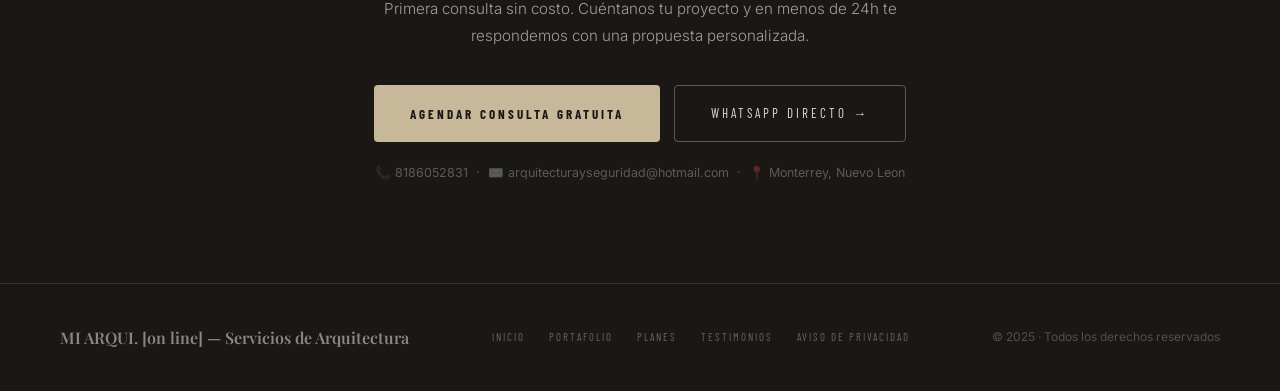
==== commit 5da05fc6: "arreglo en sistema de citas y fondos unificados" ====
--- a/index.html
+++ b/index.html
@@ -1,13 +1,8 @@
-
 <!DOCTYPE html>
 <html lang="es">
 <head>
   <meta charset="UTF-8">
   <meta name="viewport" content="width=device-width, initial-scale=1.0">
-
-  <!-- ══════════════════════════════════════════════════════════
-    EDITAR: Cambia [TU NOMBRE] y [TU CIUDAD] en el título
-  ══════════════════════════════════════════════════════════ -->
   <title>Mi Arqui — Arquitectura, Construccion y Diseños de Infraestructura</title>
   <meta name="description" content="Constructores de obra civil, supervisión y diseño de infraestructura educativa, residencial y comercial bajo normativas oficiales.">
 
@@ -15,7 +10,6 @@
   <meta property="og:url" content="https://gidainl.github.io/mi-Arqui/">
   <meta property="og:title" content="Mi Arqui — Arquitectura y obra civil">
   <meta property="og:description" content="Diseños y construcciones, residencial, comercial, escolar y supervisión de autoconstrucción. Conoce nuestro portafolio de proyectos.">
-  
   <meta property="og:image" content="https://gidainl.github.io/mi-Arqui/imagenes/og-image.jpg">
   <meta property="og:image:width" content="1200">
   <meta property="og:image:height" content="630">
@@ -26,34 +20,202 @@
   <meta name="twitter:description" content="Diseño residencial, comercial, escolar y supervisión de autoconstrucción.">
   <meta name="twitter:image" content="https://gidainl.github.io/mi-Arqui/imagenes/og-image.jpg">
 
-  <!-- Google Fonts -->
   <link href="https://fonts.googleapis.com/css2?family=Playfair+Display:wght@400;500;600;700;900&family=Inter:wght@300;400;500;600;700&family=Barlow+Condensed:wght@400;500;600;700;800&display=swap" rel="stylesheet">
-
-  <!-- Hoja de estilos externa -->
   <link rel="stylesheet" href="style.css">
+
+  <style>
+    /* ══════════════════════════════════════════════
+       CORRECCIONES DE CENTRADO Y FONDOS
+    ══════════════════════════════════════════════ */
+
+    /* --- Galería de planos (curriculum) --- */
+    .curriculum-block {
+      max-width: 1200px;
+      margin: 0 auto;
+      padding: 60px 24px 40px;
+      text-align: center;
+    }
+    .curriculum-block .section-eyebrow {
+      justify-content: center;
+    }
+    .gallery {
+      display: flex;
+      flex-wrap: wrap;
+      gap: 16px;
+      justify-content: center;
+      align-items: center;
+      margin-top: 32px;
+    }
+    .gallery img {
+      width: calc(20% - 16px);
+      min-width: 140px;
+      height: 200px;
+      object-fit: cover;
+      border-radius: 8px;
+      display: block;
+    }
+
+    /* --- Galería de obras (portafolio) --- */
+    .gallery-section {
+      background: var(--bg, #0f0e0d);
+    }
+    .gallery-wrapper {
+      max-width: 1200px;
+      margin: 0 auto;
+      padding: 0 24px 60px;
+    }
+    .gallery-header {
+      max-width: 1200px;
+      margin: 0 auto;
+      padding: 60px 24px 32px;
+      display: flex;
+      align-items: flex-end;
+      justify-content: space-between;
+      flex-wrap: wrap;
+      gap: 20px;
+    }
+    .gallery-grid {
+      display: grid;
+      grid-template-columns: repeat(3, 1fr);
+      gap: 16px;
+    }
+    .gallery-item:first-child {
+      grid-column: span 1; /* sin doble columna, grilla limpia de 3 */
+    }
+    @media (max-width: 768px) {
+      .gallery-grid {
+        grid-template-columns: 1fr 1fr;
+      }
+      .gallery img {
+        width: calc(33% - 12px);
+      }
+    }
+    @media (max-width: 480px) {
+      .gallery-grid {
+        grid-template-columns: 1fr;
+      }
+      .gallery img {
+        width: 100%;
+      }
+    }
+
+    /* --- Guarderias section --- */
+    .guarderias-section {
+      background: var(--bg, #0f0e0d);
+      padding: 80px 24px;
+    }
+    .guarderias-intro {
+      max-width: 1200px;
+      margin: 0 auto 48px;
+      display: grid;
+      grid-template-columns: 1fr 1fr;
+      gap: 48px;
+      align-items: start;
+    }
+    .guarderias-grid {
+      max-width: 1200px;
+      margin: 0 auto;
+      display: grid;
+      grid-template-columns: repeat(3, 1fr);
+      gap: 24px;
+    }
+    @media (max-width: 900px) {
+      .guarderias-grid {
+        grid-template-columns: repeat(2, 1fr);
+      }
+      .guarderias-intro {
+        grid-template-columns: 1fr;
+      }
+    }
+    @media (max-width: 600px) {
+      .guarderias-grid {
+        grid-template-columns: 1fr;
+      }
+    }
+
+    /* --- Servicios section --- */
+    .services-section {
+      background: var(--bg, #0f0e0d);
+      padding: 80px 24px;
+    }
+    .services-intro {
+      max-width: 1200px;
+      margin: 0 auto 48px;
+      display: grid;
+      grid-template-columns: 1fr 1fr;
+      gap: 48px;
+      align-items: start;
+    }
+    .services-grid {
+      max-width: 1200px;
+      margin: 0 auto;
+      display: grid;
+      grid-template-columns: repeat(2, 1fr);
+      gap: 24px;
+    }
+    @media (max-width: 700px) {
+      .services-grid {
+        grid-template-columns: 1fr;
+      }
+      .services-intro {
+        grid-template-columns: 1fr;
+      }
+    }
+
+    /* Asegurar que service-card y guarderias-card tengan fondo propio */
+    .service-card,
+    .guarderias-card {
+      background: rgba(200,184,154,.06);
+      border: 1px solid rgba(200,184,154,.12);
+      border-radius: 12px;
+      padding: 28px 24px;
+      cursor: pointer;
+      transition: border-color .25s, transform .2s;
+    }
+    .service-card:hover,
+    .guarderias-card:hover {
+      border-color: rgba(200,184,154,.35);
+      transform: translateY(-3px);
+    }
+
+    /* Badges de servicio */
+    .services-badges {
+      margin-top: 24px;
+      display: flex;
+      gap: 14px;
+      flex-wrap: wrap;
+    }
+    .badge-item {
+      display: flex;
+      align-items: center;
+      gap: 8px;
+      font-size: .82rem;
+      color: var(--stone-l, #c8b89a);
+    }
+
+    /* Gallery CTA */
+    .gallery-cta {
+      text-align: center;
+      margin-top: 40px;
+    }
+  </style>
 </head>
 <body>
 
 <!-- ════════════════════════════════════════════════════════════
   NAVIGATION
-  ── Editar: [TU NOMBRE] en .nav-logo
 ════════════════════════════════════════════════════════════ -->
 <nav class="nav" id="navbar">
   <a class="nav-logo" href="#inicio">
     <span>Mi ARQUI.</span> on line
   </a>
-
   <ul class="nav-links">
-    
     <li><a href="#servicios">Servicios</a></li>
-    <li><a href="#guarderias">Guarderias</a></li>    
-    <li><a href="#planes">Planes</a></li> 
-    <li><a href="#obras">Portafolio</a></li>   
-    
+    <li><a href="#guarderias">Guarderias</a></li>
+    <li><a href="#planes">Planes</a></li>
+    <li><a href="#obras">Portafolio</a></li>
   </ul>
-
   <button class="nav-cta" onclick="openModal('Consulta Inicial')">Agendar Cita</button>
-
   <div class="nav-hamburger" id="hamburger">
     <span></span><span></span><span></span>
   </div>
@@ -61,33 +223,26 @@
 
 <!-- ════════════════════════════════════════════════════════════
   HERO
-  ── Para agregar foto de fondo edita .hero-bg en estilos.css
 ════════════════════════════════════════════════════════════ -->
 <section class="hero" id="inicio">
   <div class="hero-bg"></div>
   <div class="hero-content">
-
     <div class="hero-eyebrow">Asesoria · Diseño · Supervisión</div>
-
-    <!-- EDITAR: el h1 es tu propuesta de valor principal -->
     <h1 class="hero-title">
       Asesoramos<br>
       <em>Diseñamos</em><br>
       Construimos
     </h1>
-
     <p class="hero-subtitle">
-      Los servicios de nuestros arquitectos o ingenieros arquitectos o ingenieros a tu disposicion con un solo click de distancia, sin papeleos, sin complicaciones y adecuados a tu presupuesto.
+      Los servicios de nuestros arquitectos o ingenieros a tu disposicion con un solo click de distancia,
+      sin papeleos, sin complicaciones y adecuados a tu presupuesto.
     </p>
-
     <div class="hero-actions">
       <button class="btn-primary" onclick="document.getElementById('planes').scrollIntoView({behavior:'smooth'})">
         Ver Planes de Servicio
       </button>
       <a class="btn-ghost" href="#obras">Ver Portafolio</a>
     </div>
-
-    <!-- Stats — los números se llenan desde app.js (STATS object) -->
     <div class="hero-stats">
       <div class="hs-item">
         <span class="hs-num" id="stat-proyectos">+00</span>
@@ -106,247 +261,236 @@
         <span class="hs-lbl">Mercados</span>
       </div>
     </div>
-
   </div>
 </section>
 
 <!-- ════════════════════════════════════════════════════════════
   VIDEO CENTRAL
-  ── Para insertar tu video real, ve a la línea del iframe
-     comentado y descoméntala con tu ID de YouTube/Vimeo.
-     Luego borra el div .video-placeholder completo.
 ════════════════════════════════════════════════════════════ -->
 <section class="video-section" id="video">
   <div class="video-wrapper">
-
     <div style="max-width:480px; margin-bottom:40px;">
       <div class="section-eyebrow">Showreel</div>
       <h2 class="section-title">Nuestro <em>equipo</em><br>en accion...</h2>
       <div class="section-divider"></div>
       <p class="section-lead">
-        Recorrido por uno de nuestros proyectos más desafiantes: una guarderia del IMSS con 4 niveles en 2 predios diferentes.      
+        Recorrido por uno de nuestros proyectos más desafiantes: una guarderia del IMSS con 4 niveles en 2 predios diferentes.
       </p>
     </div>
-
     <div class="video-container" id="videoContainer">
-      <!-- Cambiado /shorts/ por /embed/ para que el navegador permita la reproducción -->
-      <iframe src="https://youtube.com/embed/loGWJtZq9QY?feature=share" 
-              frameborder="0" 
-              allow="accelerometer; autoplay; clipboard-write; encrypted-media; gyroscope; picture-in-picture" 
-              allowfullscreen 
+      <iframe src="https://youtube.com/embed/loGWJtZq9QY?feature=share"
+              frameborder="0"
+              allow="accelerometer; autoplay; clipboard-write; encrypted-media; gyroscope; picture-in-picture"
+              allowfullscreen
               style="position:absolute;inset:0;width:100%;height:100%;">
-      </iframe> 
-    </div> 
-
-    <div class="video-caption"> 
-      <div class="vc-text"> 
-        <div class="vc-title">[guarderia linda vista / showreel 2021]</div> 
-        <div class="vc-desc">dirección: [linda vista] · producción: [supervision de obra] · [guadalupe, 2021]</div> 
-      </div> 
-      <div class="vc-chapters"> 
-        <span class="vcc-item">00:00 patio de serv.</span> 
-        <span class="vcc-item">00:25 comedor maters.</span> 
-        <span class="vcc-item">00:45 pasillos</span> 
-        <span class="vcc-item">01:05 filtro</span> 
-        <span class="vcc-item">01:30 patio</span> 
-      </div> 
-    </div> 
-  </div> 
+      </iframe>
+    </div>
+    <div class="video-caption">
+      <div class="vc-text">
+        <div class="vc-title">[guarderia linda vista / showreel 2021]</div>
+        <div class="vc-desc">dirección: [linda vista] · producción: [supervision de obra] · [guadalupe, 2021]</div>
+      </div>
+      <div class="vc-chapters">
+        <span class="vcc-item">00:00 patio de serv.</span>
+        <span class="vcc-item">00:25 comedor maters.</span>
+        <span class="vcc-item">00:45 pasillos</span>
+        <span class="vcc-item">01:05 filtro</span>
+        <span class="vcc-item">01:30 patio</span>
+      </div>
+    </div>
+  </div>
 </section>
 
 
 <!-- ════════════════════════════════════════════════════════════
-  GALERÍA DE OBRAS (6 fotos)
-  ── Para cada obra:
-     1. Borra el div .gi-placeholder
-     2. Agrega: <img src="img/obra-N.jpg" alt="Descripción">
-     3. Edita gi-category, gi-title y gi-location
-  ── Tamaños recomendados:
-       Obra 1 (principal): 1680 × 945 px
-       Obras 2-6:           840 × 630 px
+  GALERÍA — CURRICULUM (planos)
 ════════════════════════════════════════════════════════════ -->
+
 <section class="gallery-section" id="obras">
 
 <div>
-
-<body>
-<div>
+    
+    <div>
+      
       <div class="section-eyebrow">Curriculum</div>
-      <h2 class="section-title">Algunos proyectos <em>resueltos</em></h2>
-    </div>
-<div class="gallery">
-<img src="img/planos/U-1169.webp" alt="Interamericano">
-<img src="img/planos/U-1657.webp" alt="Kant celeste">
-<img src="img/planos/U-439.webp" alt="Psicoeducativo Huinala">
-<img src="img/planos/U-774.webp" alt="Alegres dias">
-<img src="img/planos/U-351.webp" alt="Baby care">
-
-
-</body>
-
-
-</div>
-
+      <h2 class="section-title"> Algunos proyectos <em>resueltos</em></h2>
+    </div>
+  
+    <body>
+
+    <div class="gallery">
+      
+      <img src="img/planos/U-1169.webp" alt="Interamericano">
+      <img src="img/planos/U-1657.webp" alt="Kant celeste">
+      <img src="img/planos/U-439.webp"  alt="Psicoeducativo Huinala">
+      <img src="img/planos/U-774.webp"  alt="Alegres dias">
+      <img src="img/planos/U-351.webp"  alt="Baby care">
+    
+
+    </body>
+ </div>
+
+
+<section class="gallery-section" id="obras"></section>
+
+  <!-- Encabezado del portafolio de obras -->
   <div class="gallery-header">
     <div>
       <div class="section-eyebrow">Portafolio</div>
       <h2 class="section-title">Algunas obras <em>realizadas</em></h2>
     </div>
-    <!-- Filtros — los data-filter deben coincidir con data-category de cada item -->
     <div class="gallery-filter">
       <button class="gf-btn active" data-filter="all">Todos</button>
-      <button class="gf-btn" data-filter="residenciales">residenciales</button>
-      <button class="gf-btn" data-filter="comerciales">comerciales</button>
-      <button class="gf-btn" data-filter="educativos">educativos</button>
+      <button class="gf-btn" data-filter="residenciales">Residenciales</button>
+      <button class="gf-btn" data-filter="comerciales">Comerciales</button>
+      <button class="gf-btn" data-filter="educativos">Educativos</button>
       <button class="gf-btn" data-filter="supervision">Supervisión</button>
     </div>
   </div>
 
-  <section class="gallery-section" id="gallery">
+  <!-- Cuadrícula de obras -->
   <div class="gallery-wrapper">
-
-    <!-- CONTENEDOR PRINCIPAL DE LA CUADRÍCULA -->
     <div class="gallery-grid" id="galleryGrid">
 
-      <!-- ── OBRA 1: Foto principal (ocupa 2 columnas) ── -->
+      <!-- OBRA 1 -->
       <div class="gallery-item" data-category="comerciales">
         <div class="gi-img">
-           <img src="img/5-eventos-cumbres.webp" alt="Salon de eventos Lozano">
+          <img src="img/5-eventos-cumbres.webp" alt="Salon de eventos Lozano">
         </div>
         <div class="gi-overlay">
-            <div class="gi-category">comerciales</div>
-            <div class="gi-title">Salon de eventos Lozano</div>
-            <div class="gi-location">Monterrey, Nuevo Leon · 2019</div>
-        </div>
-      </div>
-
-      <!-- ── OBRA 2 ── -->
-      <div class="gallery-item" data-category="comercial">
+          <div class="gi-category">Comerciales</div>
+          <div class="gi-title">Salon de eventos Lozano</div>
+          <div class="gi-location">Monterrey, Nuevo Leon · 2019</div>
+        </div>
+      </div>
+
+      <!-- OBRA 2 -->
+      <div class="gallery-item" data-category="educativos">
         <div class="gi-img">
-          <img src="img/3-educando-aprende.webp" alt="Guarderia IMSS"> 
-        </div> 
+          <img src="img/3-educando-aprende.webp" alt="Guarderia IMSS">
+        </div>
         <div class="gi-overlay">
-          <div class="gi-category">educativos</div>
+          <div class="gi-category">Educativos</div>
           <div class="gi-title">Guarderia IMSS U-1580</div>
           <div class="gi-location">Monterrey, Nuevo Leon · 2017</div>
         </div>
       </div>
 
-      <!-- ── OBRA 3 ── -->
-      <div class="gallery-item" data-category="escolar">
+      <!-- OBRA 3 -->
+      <div class="gallery-item" data-category="educativos">
         <div class="gi-img">
           <img src="img/4-naha-escobedo.webp" alt="NAHA Colegio">
-        </div> 
+        </div>
         <div class="gi-overlay">
-          <div class="gi-category">educativos</div>
+          <div class="gi-category">Educativos</div>
           <div class="gi-title">Guarderia NAHA U-1607</div>
           <div class="gi-location">Escobedo, Nuevo Leon · 2018</div>
         </div>
       </div>
-     
-      <!-- ── OBRA 4 ── -->
+
+      <!-- OBRA 4 -->
       <div class="gallery-item" data-category="comerciales">
         <div class="gi-img">
           <img src="img/8-oficinas-CIQA.webp" alt="Oficinas CIQA 2023">
-        </div> 
+        </div>
         <div class="gi-overlay">
-          <div class="gi-category">comerciales</div>
+          <div class="gi-category">Comerciales</div>
           <div class="gi-title">Oficinas CIQA 2023</div>
           <div class="gi-location">Saltillo, Coahuila · 2023</div>
         </div>
       </div>
 
-      <!-- ── OBRA 5 ── -->
+      <!-- OBRA 5 -->
       <div class="gallery-item" data-category="educativos">
         <div class="gi-img">
-          <img src="img/7-Estancias-EPIM.webp" alt="Guarderia IMSS EPIM"> 
-        </div> 
+          <img src="img/7-Estancias-EPIM.webp" alt="Guarderia IMSS EPIM">
+        </div>
         <div class="gi-overlay">
-          <div class="gi-category">educativos</div>
+          <div class="gi-category">Educativos</div>
           <div class="gi-title">Guarderia IMSS EPIM</div>
           <div class="gi-location">Guadalupe, Nuevo Leon · 2021</div>
         </div>
       </div>
-     
-      <!-- ── OBRA 6 ── -->
+
+      <!-- OBRA 6 -->
       <div class="gallery-item" data-category="comerciales">
         <div class="gi-img">
-           <img src="img/6-torre-411.webp" alt="Torre 411">
-        </div> 
+          <img src="img/6-torre-411.webp" alt="Torre 411">
+        </div>
         <div class="gi-overlay">
-          <div class="gi-category">comerciales</div> 
+          <div class="gi-category">Comerciales</div>
           <div class="gi-title">Torre 411</div>
           <div class="gi-location">Monterrey, Nuevo Leon · 2020</div>
         </div>
       </div>
 
-    </div> <!-- Cierre correcto de gallery-grid -->
+    </div><!-- /gallery-grid -->
 
     <div class="gallery-cta">
-      <a href="https://wa.me/528186052831?text=Hola,%20vi%20tu%20informacion%20en%20Mi%20Arqui%20on%20line%20y%20me%20gustaría%20solicitar%20un%20portafolio%20completo%20de%20proyectos." 
-   target="_blank" 
-   class="btn-ghost" 
-   style="display: inline-block; text-decoration: none; text-align: center;">
-   Solicita portafolio completo →
-</a>
-    </div>
-
-  </div> <!-- Cierre correcto de gallery-wrapper -->
-</section> <!-- Cierre correcto de la sección general -->
+      <a href="https://wa.me/528186052831?text=Hola,%20vi%20tu%20informacion%20en%20Mi%20Arqui%20on%20line%20y%20me%20gustaría%20solicitar%20un%20portafolio%20completo%20de%20proyectos."
+         target="_blank"
+         class="btn-ghost"
+         style="display:inline-block;text-decoration:none;text-align:center;">
+        Solicita portafolio completo →
+      </a>
+    </div>
+
+  </div><!-- /gallery-wrapper -->
+
+</section><!-- /gallery-section -->
 
 
 <!-- ════════════════════════════════════════════════════════════
-  SERVICIOS (9 tarjetas)
-  ── Editar: descripciones, features y el mercado de cada tarjeta
+  GUARDERIAS IMSS
 ════════════════════════════════════════════════════════════ -->
 <section class="guarderias-section" id="guarderias">
+
   <div class="guarderias-intro">
     <div>
-      <div class="section-eyebrow"> Especialidades</div>
+      <div class="section-eyebrow">Especialidades</div>
       <h2 class="section-title">Guarderias<br>subrogadas <em>IMSS</em></h2>
       <div class="section-divider"></div>
       <p class="section-lead">
         Desde el proyecto aprobado hasta la construccion y equipamiento de tu guarderia,
-         conocemos todos y cada uno de los requisitos que el instituto solicita, las Normas, anexos
-         Apendices y lineamientos para que tu guarderia consiga estar al 100% con las supervisiones y seguimientos .
+        conocemos todos y cada uno de los requisitos que el instituto solicita, las Normas, anexos,
+        Apendices y lineamientos para que tu guarderia consiga estar al 100% con las supervisiones y seguimientos.
       </p>
     </div>
     <div style="padding-top:20px;">
-      <!-- EDITAR: años, ciudad, cédula y colegio -->
       <p style="font-size:.9rem;color:rgba(250,248,245,.55);line-height:1.8;">
         Con más de <strong style="color:var(--stone-l)">15 años de experiencia</strong> trabajando con guarderias
-        del IMSS a nivel nacional, la visión de diseño y nuestra agudeza en los procesos nos an llevado a realizar
-        las soluciones de diseño y obra civil que nuestros clientes pensaron que eran imposibles en sus 
-        instalaciones y con esto pudieron cumplir con las exigencias que el Instituto les condicionaba.
+        del IMSS a nivel nacional, la visión de diseño y nuestra agudeza en los procesos nos han llevado a realizar
+        las soluciones de diseño y obra civil que nuestros clientes pensaron que eran imposibles en sus instalaciones.
       </p>
       <div style="margin-top:24px;display:flex;gap:14px;flex-wrap:wrap;">
         <div style="display:flex;align-items:center;gap:8px;font-size:.82rem;color:var(--stone-l);">
           <svg width="16" height="16" viewBox="0 0 24 24" fill="none" stroke="currentColor" stroke-width="2"><polyline points="20 6 9 17 4 12"/></svg>
-          Trabajo de campo: [25%]
+          Trabajo de campo: 25%
         </div>
         <div style="display:flex;align-items:center;gap:8px;font-size:.82rem;color:var(--stone-l);">
           <svg width="16" height="16" viewBox="0 0 24 24" fill="none" stroke="currentColor" stroke-width="2"><polyline points="20 6 9 17 4 12"/></svg>
-          Trabajo en escritorio: [75%]
-        </div>
-      </div>
-    </div>
-  </div>
-
+          Trabajo en escritorio: 75%
+        </div>
+      </div>
+    </div>
+  </div>
+
+  <!-- Tarjetas de guarderias — 5 tarjetas en grid de 3 columnas -->
   <div class="guarderias-grid">
 
-    <!-- ── Servicio 1: Escolar ── -->
-    <div class="guarderias-card" onclick="openModal('Diseño Escolar')">
+    <!-- Tarjeta 1 -->
+    <div class="guarderias-card" onclick="openModal('Proyectos Arquitectonicos IMSS')">
       <div class="sc-icon">
         <svg viewBox="0 0 24 24"><path d="M3 9l9-7 9 7v11a2 2 0 01-2 2H5a2 2 0 01-2-2z"/><polyline points="9 22 9 12 15 12 15 22"/></svg>
       </div>
-      <div class="sc-market">Guarderias IMSS </div>
+      <div class="sc-market">Guarderias IMSS</div>
       <div class="sc-name">Proyectos arquitectonicos</div>
       <div class="sc-desc">
-        Proyectos arquitectónicos completos para cumplir con el Apendice 17 "requisitos de diseño arquitectonico para proyectos de guarderias de prestacion indirecta del IMSS ".
+        Proyectos arquitectónicos completos para cumplir con el Apendice 17 "requisitos de diseño arquitectonico para proyectos de guarderias de prestacion indirecta del IMSS".
       </div>
       <ul class="sc-features">
-        <li>Anteproyecto arquitectonico </li>
-        <li>Plano de cortes y elevaciones </li>
+        <li>Anteproyecto arquitectonico</li>
+        <li>Plano de cortes y elevaciones</li>
         <li>Plano de seguridad</li>
         <li>Planta de conjunto</li>
       </ul>
@@ -356,22 +500,21 @@
       </div>
     </div>
 
-    <!-- ── Servicio 2: Escolar ── -->
-    <div class="guarderias-card" onclick="openModal('Diseño Escolar')">
+    <!-- Tarjeta 2 -->
+    <div class="guarderias-card" onclick="openModal('Cambios en Planos')">
       <div class="sc-icon">
         <svg viewBox="0 0 24 24"><rect x="2" y="7" width="20" height="14" rx="2"/><path d="M16 7V5a2 2 0 00-2-2h-4a2 2 0 00-2 2v2"/><line x1="12" y1="12" x2="12" y2="16"/><line x1="10" y1="14" x2="14" y2="14"/></svg>
       </div>
-      <div class="sc-market">Guarderias IMSS </div>
+      <div class="sc-market">Guarderias IMSS</div>
       <div class="sc-name">Cambios en planos</div>
       <div class="sc-desc">
-        Te regresaron tus planos de mexico con una minuta con cambios a realizar en el proyecto? Nosotros los realizamos; con la seguridad de que no te los vuelvan a regresar.
+        ¿Te regresaron tus planos de México con una minuta con cambios? Nosotros los realizamos con la seguridad de que no te los vuelvan a regresar.
       </div>
       <ul class="sc-features">
         <li>Planos en CAD y PDF</li>
         <li>Check list de Nota informativa</li>
-        <li>Planos impresos en 90x60 cms</li>
-        <li>Bitacora y seguimiento de oficio </li>
-        
+        <li>Planos impresos en 90×60 cm</li>
+        <li>Bitácora y seguimiento de oficio</li>
       </ul>
       <div class="sc-cta">
         Contratar servicio
@@ -379,24 +522,22 @@
       </div>
     </div>
 
-    <!-- ── Servicio 3: Escolar ── -->
-    <div class="guarderias-card" onclick="openModal('Diseño Escolar')">
+    <!-- Tarjeta 3 -->
+    <div class="guarderias-card" onclick="openModal('Ampliaciones o Cambio de domicilio')">
       <div class="sc-icon">
         <svg viewBox="0 0 24 24"><path d="M2 3h6a4 4 0 014 4v14a3 3 0 00-3-3H2z"/><path d="M22 3h-6a4 4 0 00-4 4v14a3 3 0 013-3h7z"/></svg>
       </div>
-      <div class="sc-market">Guarderias IMSS </div>
-      <div class="sc-name">Ampliaciones ó Cambio de domicilio.</div>
+      <div class="sc-market">Guarderias IMSS</div>
+      <div class="sc-name">Ampliaciones ó Cambio de domicilio</div>
       <div class="sc-desc">
-        Con el conocimiento y la experiencia en la gestion y ejecucion del proceso de ampliaciones y/o  
-        cambios de domicilio de guarderias activas, llevamos a nuestros clientes en el paso a paso hasta mejorar sus condiciones contractuales actuales, 
-        cumpliendo y renovando la vigencia de su contrato con el IMSS.
+        Con el conocimiento y la experiencia en la gestión y ejecución del proceso de ampliaciones y/o cambios de domicilio de guarderias activas, llevamos a nuestros clientes paso a paso hasta mejorar sus condiciones contractuales.
       </div>
       <ul class="sc-features">
-        <li>Gestoria de anexos y tramites</li>
+        <li>Gestoría de anexos y trámites</li>
         <li>Ayuda con nuevas ubicaciones calificadas</li>
-        <li>Proyecto arquitectonico completo</li>
+        <li>Proyecto arquitectónico completo</li>
         <li>Proyecto ejecutivo completo</li>
-        <li>Programa de obra necesario </li>
+        <li>Programa de obra necesario</li>
       </ul>
       <div class="sc-cta">
         Contratar servicio
@@ -404,24 +545,22 @@
       </div>
     </div>
 
-    <!-- ── Servicio 4: Escolar ── -->
-    <div class="guarderias-card" onclick="openModal('Diseño Escolar')">
+    <!-- Tarjeta 4 -->
+    <div class="guarderias-card" onclick="openModal('Licitaciones / Guarderias nuevas')">
       <div class="sc-icon">
         <svg viewBox="0 0 24 24"><circle cx="11" cy="11" r="8"/><line x1="21" y1="21" x2="16.65" y2="16.65"/></svg>
       </div>
       <div class="sc-market">Guarderias IMSS</div>
-      <div class="sc-name">Licitaciones / guarderias nuevas </div>
+      <div class="sc-name">Licitaciones / Guarderias nuevas</div>
       <div class="sc-desc">
-        Asesoria técnica para clientes que están en proceso de renovacion de su contrato con el IMSS via "Licitacion publica"
-        o que buscan abrir nuevas guarderias. Con mas de 15 años de experiencia y +200 contratos federales ganados, ofrecemos los servicios
-        del tramite, maquila y ejecucion del proceso licitatorio de principio a fin hasta conseguir el fallo de adjudicacion.
+        Asesoría técnica para clientes en proceso de renovación de contrato vía "Licitación pública" o que buscan abrir nuevas guarderias. Con +200 contratos federales ganados, ofrecemos el proceso licitatorio de principio a fin.
       </div>
       <ul class="sc-features">
-        <li>Inscripcion en plataforma de concursos </li>
-        <li>Enlistado y recoleccion de requisitos  </li>
-        <li>Maquila de expediente Legal, Tecnico y Economico </li>
-        <li>Proyecto arquitectonico completo del exp. tecnico </li>
-        <li>Carga y firmado digital de informacion en plataforma </li>
+        <li>Inscripción en plataforma de concursos</li>
+        <li>Enlistado y recolección de requisitos</li>
+        <li>Maquila de expediente Legal, Técnico y Económico</li>
+        <li>Proyecto arquitectónico completo</li>
+        <li>Carga y firmado digital en plataforma</li>
       </ul>
       <div class="sc-cta">
         Contratar servicio
@@ -429,75 +568,71 @@
       </div>
     </div>
 
-     <!-- ── Servicio 5: Dictaminaciones / asesorias ── -->
-    <div class="guarderias-card" onclick="openModal('Diseño Escolar')">
+    <!-- Tarjeta 5 -->
+    <div class="guarderias-card" onclick="openModal('Dictamen Estructural')">
       <div class="sc-icon">
         <svg viewBox="0 0 24 24"><circle cx="11" cy="11" r="8"/><line x1="21" y1="21" x2="16.65" y2="16.65"/></svg>
       </div>
-      <div class="sc-market">Dictamenes</div>
+      <div class="sc-market">Dictámenes</div>
       <div class="sc-name">Estructural</div>
       <div class="sc-desc">
-        Asesoria técnica para la correcta revision de tu guarderia. Emitiendo con esto una evaluacion dictaminada del estado estructural de tus instalaciones.
+        Asesoría técnica para la correcta revisión de tu guarderia. Emitiendo una evaluación dictaminada del estado estructural de tus instalaciones.
       </div>
       <ul class="sc-features">
         <li>Visita a guarderia</li>
         <li>Informe técnico por escrito</li>
         <li>Dictamen estructural avalado por P.J.</li>
-        <li>Bitacora y seguimiento post dictaminacion</li>
+        <li>Bitácora y seguimiento post dictaminación</li>
       </ul>
       <div class="sc-cta">
         Contratar servicio
         <svg viewBox="0 0 24 24"><line x1="5" y1="12" x2="19" y2="12"/><polyline points="12 5 19 12 12 19"/></svg>
       </div>
     </div>
-<div>
-  </div>
-    
-
-
+
+  </div><!-- /guarderias-grid -->
+
+</section><!-- /guarderias-section -->
+
+
+<!-- ════════════════════════════════════════════════════════════
+  SERVICIOS — ARQUITECTURA Y OBRA CIVIL
+════════════════════════════════════════════════════════════ -->
 <section class="services-section" id="servicios">
+
   <div class="services-intro">
-    
-    <div class="services-intro">
+    <div>
       <div class="section-eyebrow">Especialidades</div>
-      <h2 class="section-title">Arquitectura- <br>obra <em>civil</em></h2>
+      <h2 class="section-title">Arquitectura —<br>obra <em>civil</em></h2>
       <div class="section-divider"></div>
-      
       <p class="section-lead">
-        Desde la asesoría y la supervisión de las obras que estás ejecutando por tu cuenta, hasta el diseño de las obras especializadas o de carácter residencial, 
-        ejecutamos todo tipo de trabajos necesarios o trabajos relacionados con la Arquitectura, basados en nuestra experiencia y conocimientos adquiridos de 15 años en el rubro.
-      </div>
+        Desde la asesoría y la supervisión de las obras que estás ejecutando por tu cuenta, hasta el diseño de obras especializadas
+        o de carácter residencial, ejecutamos todo tipo de trabajos relacionados con la Arquitectura basados en 15 años de experiencia.
+      </p>
+    </div>
     <div style="padding-top:20px;">
-      <!-- EDITAR: años, ciudad, cédula y colegio -->
       <p style="font-size:.9rem;color:rgba(250,248,245,.55);line-height:1.8;">
-        Con más de <strong style="color:var(--stone-l)">15 años de experiencia</strong> ejerciendo la Arquitectura tanto en Diseños
-        planeaciones y en obra civil, conjugamos todas las experiencias y logros para aportar y ofrecer servicios de calidad y con
-        enfoque en lo practico y escencial que nuestros clientes necesitan, sin perder el profesionalismo y el proceso que se necesita.
+        Con más de <strong style="color:var(--stone-l)">15 años de experiencia</strong> ejerciendo la Arquitectura tanto en diseños,
+        planeaciones y en obra civil, conjugamos todas las experiencias para aportar servicios de calidad con enfoque en lo práctico
+        y esencial que nuestros clientes necesitan.
       </p>
-
       <div class="services-badges">
         <div class="badge-item">
           <svg width="16" height="16" viewBox="0 0 24 24" fill="none" stroke="currentColor" stroke-width="2"><circle cx="12" cy="12" r="10"></circle><polyline points="12 6 12 12 16 14"></polyline></svg>
-          Trabajo de campo: [75%]
+          Trabajo de campo: 75%
         </div>
         <div class="badge-item">
           <svg width="16" height="16" viewBox="0 0 24 24" fill="none" stroke="currentColor" stroke-width="2"><circle cx="12" cy="12" r="10"></circle><polyline points="12 6 12 12 16 14"></polyline></svg>
-          Trabajo en escritorio: [25%]
-        </div>
-      </div>
-    </div>
-
-    <div class="services-details">
-      </div>
-
-  </div>
-</section>
-
+          Trabajo en escritorio: 25%
+        </div>
+      </div>
+    </div>
+  </div>
+
+  <!-- Tarjetas de servicios generales — grid de 2 columnas -->
   <div class="services-grid">
 
-</div>
-
-<!-- ── Servicio 6: Residencial ── -->
+    <!-- Servicio 1: Residencial -->
     <div class="service-card" onclick="openModal('Diseño Residencial')">
       <div class="sc-icon">
         <svg viewBox="0 0 24 24"><path d="M3 9l9-7 9 7v11a2 2 0 01-2 2H5a2 2 0 01-2-2z"/><polyline points="9 22 9 12 15 12 15 22"/></svg>
@@ -520,7 +655,7 @@
       </div>
     </div>
 
-<!-- ── Servicio 7: Comercial ── -->
+    <!-- Servicio 2: Comercial -->
     <div class="service-card" onclick="openModal('Proyecto Comercial')">
       <div class="sc-icon">
         <svg viewBox="0 0 24 24"><rect x="2" y="7" width="20" height="14" rx="2"/><path d="M16 7V5a2 2 0 00-2-2h-4a2 2 0 00-2 2v2"/><line x1="12" y1="12" x2="12" y2="16"/><line x1="10" y1="14" x2="14" y2="14"/></svg>
@@ -528,15 +663,14 @@
       <div class="sc-market">Mercado Comercial</div>
       <div class="sc-name">Naves y Espacios Comerciales</div>
       <div class="sc-desc">
-        Diseño y planificación de espacios comerciales, hoteles, bodegas
-        y espacios logísticos optimizados para operación.
+        Diseño y planificación de espacios comerciales, hoteles, bodegas y espacios logísticos optimizados para operación.
       </div>
       <ul class="sc-features">
-        <li>Diseño arquitectonico y funcional</li>
+        <li>Diseño arquitectónico y funcional</li>
         <li>Cálculo estructural</li>
         <li>Instalaciones especiales</li>
         <li>Cumplimiento normativo</li>
-        <li>Tramites y gestiones municipales</li>
+        <li>Trámites y gestiones municipales</li>
       </ul>
       <div class="sc-cta">
         Contratar servicio
@@ -544,7 +678,7 @@
       </div>
     </div>
 
- <!-- ── Servicio 8: Escolar ── -->
+    <!-- Servicio 3: Escolar -->
     <div class="service-card" onclick="openModal('Diseño Escolar')">
       <div class="sc-icon">
         <svg viewBox="0 0 24 24"><path d="M2 3h6a4 4 0 014 4v14a3 3 0 00-3-3H2z"/><path d="M22 3h-6a4 4 0 00-4 4v14a3 3 0 013-3h7z"/></svg>
@@ -552,14 +686,14 @@
       <div class="sc-market">Mercado Escolar</div>
       <div class="sc-name">Infraestructura Educativa</div>
       <div class="sc-desc">
-        Especialistas en la Normativa IMSS vigente, usamos esos lineamientos tan 
-        exigentes como parametros para la calidad con los trabajos y proyectos fuera de esta normativa.
+        Especialistas en la Normativa IMSS vigente, usamos esos lineamientos tan exigentes como parámetros
+        de calidad para todos los proyectos fuera de esta normativa.
       </div>
       <ul class="sc-features">
-        <li>Diseño arquitectonico de espacios</li>
-        <li>Dictaminacion de instalaciones</li>
-        <li>Construccion bajo normativas</li>
-        <li>Ampliaciones y mentenimientos </li>
+        <li>Diseño arquitectónico de espacios</li>
+        <li>Dictaminación de instalaciones</li>
+        <li>Construcción bajo normativas</li>
+        <li>Ampliaciones y mantenimientos</li>
       </ul>
       <div class="sc-cta">
         Contratar servicio
@@ -567,7 +701,7 @@
       </div>
     </div>
 
-    <!-- ── Servicio 9: Supervisión / Autoconstrucción ── -->
+    <!-- Servicio 4: Supervisión -->
     <div class="service-card" onclick="openModal('Supervisión de Obra')">
       <div class="sc-icon">
         <svg viewBox="0 0 24 24"><circle cx="11" cy="11" r="8"/><line x1="21" y1="21" x2="16.65" y2="16.65"/></svg>
@@ -575,8 +709,8 @@
       <div class="sc-market">Autoconstrucción</div>
       <div class="sc-name">Supervisión de Obra</div>
       <div class="sc-desc">
-        Asesoria técnica para clientes que están autoconstruyendo. Visitas de
-        supervisión, dictámenes técnicos y resolución de problemas en obra.
+        Asesoría técnica para clientes que están autoconstruyendo. Visitas de supervisión,
+        dictámenes técnicos y resolución de problemas en obra.
       </div>
       <ul class="sc-features">
         <li>Visitas periódicas a tu obra</li>
@@ -590,12 +724,13 @@
       </div>
     </div>
 
-  </div>
-</section>
+  </div><!-- /services-grid -->
+
+</section><!-- /services-section -->
+
 
 <!-- ════════════════════════════════════════════════════════════
-  PLANES / MEMBRESÍAS (4 módulos)
-  ── Editar: precios en id="price1..4" y los features de cada plan
+  PLANES / MEMBRESÍAS
 ════════════════════════════════════════════════════════════ -->
 <section class="plans-section" id="planes">
 
@@ -611,15 +746,14 @@
 
   <div class="plans-grid">
 
-    <!-- ── Plan 1: Consultoría ── -->
+    <!-- Plan 1: Consultoría -->
     <div class="plan-card">
       <div class="plan-market">Autoconstrucción</div>
       <div class="plan-name">Consultoría Técnica</div>
       <div class="plan-desc">Para quien necesita orientación puntual antes de iniciar o durante la obra.</div>
       <div class="plan-price">
         <span class="pp-currency">$</span>
-        <!-- EDITAR: reemplaza [XXXX] con tu precio real -->
-        <span class="pp-amount" id="price1">[1,100.00]</span>
+        <span class="pp-amount" id="price1">1,100.00</span>
         <span class="pp-period">/ visita</span>
       </div>
       <div class="plan-price-note">Por visita a obra · Sin contrato mínimo</div>
@@ -650,15 +784,14 @@
           Supervisión continua
         </li>
       </ul>
-      <a href="https://buy.stripe.com/14A28l5Lvgdp2jS5SE1gs01"
-   target="_blank"
-   class="plan-btn plan-btn-outline"
-   style="display:block;text-align:center;text-decoration:none;">
-  Agendar y Pagar
-</a>
-    </div>
-
-    <!-- ── Plan 2: Supervisión (DESTACADO) ── -->
+        <button class="plan-btn plan-btn-solid"
+          onclick="openModal('Consultoría Técnica')"
+          style="width:100%;cursor:pointer;">
+    💳 Pagar · Agendar Cita
+  </button>
+  </div>
+
+    <!-- Plan 2: Supervisión (DESTACADO) -->
     <div class="plan-card featured">
       <div class="plan-popular">MÁS CONTRATADO</div>
       <div class="plan-market">Autoconstrucción</div>
@@ -666,7 +799,7 @@
       <div class="plan-desc">Acompañamiento continuo para proyectos en ejecución. Ideal para autoconstrucción.</div>
       <div class="plan-price">
         <span class="pp-currency">$</span>
-        <span class="pp-amount" id="price2">[6,000.00]</span>
+        <span class="pp-amount" id="price2">6,000.00</span>
         <span class="pp-period">/ mes</span>
       </div>
       <div class="plan-price-note">2 visitas mensuales · Contrato mínimo 2 meses</div>
@@ -697,26 +830,23 @@
           Proyecto arquitectónico
         </li>
       </ul>
-      <a href="https://buy.stripe.com/fZu4gtfm56CPaQo0yk1gs00"
-        target="_blank"
-        class="plan-btn plan-btn-outline"
-        style="display:block;text-align:center;text-decoration:none;">
-          Agendar y Pagar
-      </a>
-    </div>
-
-    <!-- ── Plan 3: Proyecto Residencial Completo ── -->
+        <button class="plan-btn plan-btn-solid"
+          onclick="openModal('Supervisión de Obra')"
+          style="width:100%;cursor:pointer;">
+    💳 Pagar · Agendar Cita
+  </button>
+  </div>
+    <!-- Plan 3: Proyecto Residencial Completo -->
     <div class="plan-card">
       <div class="plan-market">Residencial</div>
       <div class="plan-name">Proyecto Completo</div>
       <div class="plan-desc">Diseño arquitectónico integral para casa habitación o desarrollo habitacional.</div>
       <div class="plan-price">
         <span class="pp-currency">$</span>
-        <span class="pp-amount" id="price3">[98.00]</span>
+        <span class="pp-amount" id="price3">98.00</span>
         <span class="pp-period">/ m²</span>
       </div>
-      <!-- EDITAR: mínimo de m² según tu política -->
-      <div class="plan-price-note">Precio por m² de construcción · Mínimo [45] m²</div>
+      <div class="plan-price-note">Precio por m² de construcción · Mínimo 45 m²</div>
       <div class="plan-divider"></div>
       <ul class="plan-features">
         <li class="included">
@@ -740,20 +870,18 @@
           Gestión de licencia de construcción
         </li>
         <li class="included">
-          <!-- EDITAR: número de revisiones incluidas -->
-          <svg viewBox="0 0 24 24" stroke-width="2.5"><polyline points="20 6 9 17 4 12"/></svg>
-          [3] revisiones de diseño
+          <svg viewBox="0 0 24 24" stroke-width="2.5"><polyline points="20 6 9 17 4 12"/></svg>
+          3 revisiones de diseño
         </li>
       </ul>
-      <a href="https://buy.stripe.com/bJe9AN2zj1ivbUsepa1gs02"
-        target="_blank"
-        class="plan-btn plan-btn-outline"
-        style="display:block;text-align:center;text-decoration:none;">
-            Agendar y Pagar
-      </a>
-    </div>
-
-    <!-- ── Plan 4: Proyecto Especializado Industrial / Escolar ── -->
+        <button class="plan-btn plan-btn-outline"
+          onclick="openModal('Diseño Residencial')"
+          style="width:100%;cursor:pointer;">
+    Agendar Cita →
+  </button>
+    </div>
+
+    <!-- Plan 4: Especializado -->
     <div class="plan-card">
       <div class="plan-market">Comercial · Escolar</div>
       <div class="plan-name">Proyecto Especializado</div>
@@ -790,65 +918,25 @@
           Atención personalizada
         </li>
       </ul>
-      <a href="https://buy.stripe.com/TU-LINK-CONSULTORIA"
-        target="_blank"
-        class="plan-btn plan-btn-outline"
-        style="display:block;text-align:center;text-decoration:none;">
-        Agendar y Pagar
-      </a>
-    </div>
-
-  </div><!-- /plans-grid -->
+      <button class="plan-btn plan-btn-outline"
+          onclick="openModal('Proyecto Especializado')"
+          style="width:100%;cursor:pointer;">
+    Agendar Cita →
+  </button>
+   
+ </div><!-- /plans-grid -->
+</section><!-- /plans-section -->
+ 
 
   <p class="plans-note">
-    * Todos los precios son en MXN, no incluyen IVA · Consulta inicial gratuita de 30 min via telefonica ·
+    * Todos los precios son en MXN, no incluyen IVA · Consulta inicial gratuita de 30 min vía telefónica ·
     Formas de pago: efectivo, transferencia, tarjeta *
   </p>
-</section>
-
-<!-- ════════════════════════════════════════════════════════════
-  PROCESO DE TRABAJO
-  ── Editar: títulos y descripciones de los 4 pasos
-════════════════════════════════════════════════════════════ -->
-<section class="process-section" id="proceso">
-  <div style="max-width:560px;">
-    <div class="section-eyebrow">Metodología</div>
-    <h2 class="section-title">Cómo <em>trabajamos</em><br>juntos</h2>
-    <div class="section-divider"></div>
-    <p class="section-lead">
-      Un proceso claro y ordenado para que siempre sepas en qué etapa está tu
-      proyecto y qué sigue.
-    </p>
-  </div>
-
-  <div class="process-grid">
-    <div class="process-step">
-      <div class="ps-num">01</div>
-      <div class="ps-title">Consulta inicial</div>
-      <div class="ps-desc">Sesión gratuita de 30 min para entender tus necesidades, presupuesto estimado y tiempos. Sin compromiso.</div>
-    </div>
-    <div class="process-step">
-      <div class="ps-num">02</div>
-      <div class="ps-title">Propuesta y contrato</div>
-      <div class="ps-desc">Presentamos una propuesta de honorarios detallada y formalizamos un contrato digital de servicios profesionales.</div>
-    </div>
-    <div class="process-step">
-      <div class="ps-num">03</div>
-      <div class="ps-title">Diseño y desarrollo</div>
-      <div class="ps-desc">Desarrollamos el proyecto con revisiones periódicas hasta tu aprobación. Comunicación constante.</div>
-    </div>
-    <div class="process-step">
-      <div class="ps-num">04</div>
-      <div class="ps-title">Entrega y seguimiento</div>
-      <div class="ps-desc">Entregamos planos ejecutivos completos, un programa de obra, un catalogo de conceptos y damos seguimiento durante la construcción.</div>
-    </div>
-  </div>
-</section>
+
+ 
 
 <!-- ════════════════════════════════════════════════════════════
   TESTIMONIOS
-  ── Los testimonios se muestran desde el array TESTIMONIALS en app.js
-  ── Los nuevos comentarios del formulario también se agregan ahí
 ════════════════════════════════════════════════════════════ -->
 <section class="testimonials-section" id="testimonios">
 
@@ -873,10 +961,8 @@
     </div>
   </div>
 
-  <!-- Las tarjetas se generan por JS desde TESTIMONIALS en app.js -->
   <div class="testimonials-grid" id="testimonialsGrid"></div>
 
-  <!-- Formulario: dejar reseña -->
   <div class="leave-review">
     <div class="lr-title">¿Que te parece nuestro trabajo? Deja tu opinión</div>
     <div class="form-grid">
@@ -921,16 +1007,16 @@
     </p>
   </div>
 
-</section>
+</section><!-- /testimonials-section -->
+
 
 <!-- ════════════════════════════════════════════════════════════
   CTA FINAL
-  ── EDITAR: teléfono WhatsApp, email y ciudad
 ════════════════════════════════════════════════════════════ -->
 <section class="cta-final">
   <div style="position:relative;z-index:1;">
     <div class="section-eyebrow" style="justify-content:center;">¿Listo para empezar?</div>
-    <h2 class="section-title">Tu proyecto merece<br><em>un profesional </em>comprometido</h2>
+    <h2 class="section-title">Tu proyecto merece<br><em>un profesional</em> comprometido</h2>
     <div class="section-divider" style="margin:24px auto 16px;"></div>
     <p class="section-lead">
       Primera consulta sin costo. Cuéntanos tu proyecto y en menos de 24h te respondemos
@@ -940,23 +1026,21 @@
       <button class="btn-primary" onclick="openModal('Consulta Inicial Gratuita')">
         Agendar Consulta Gratuita
       </button>
-      <!-- EDITAR: reemplaza 521XXXXXXXXXX con tu número (lada + número sin guiones) -->
       <a class="btn-ghost"
          href="https://wa.me/528186052831?text=Hola,%20me%20interesa%20mas%20informacion%20de%20servicios"
          target="_blank">
         WhatsApp directo →
       </a>
     </div>
-    <!-- EDITAR: teléfono, email y ciudad -->
     <p style="font-size:.78rem;color:rgba(250,248,245,.3);margin-top:20px;">
-      📞 [8186052831] &nbsp;·&nbsp; ✉️ [arquitecturayseguridad@hotmail.com] &nbsp;·&nbsp; 📍 [Monterrey, Nuevo Leon]
+      📞 8186052831 &nbsp;·&nbsp; ✉️ arquitecturayseguridad@hotmail.com &nbsp;·&nbsp; 📍 Monterrey, Nuevo Leon
     </p>
   </div>
 </section>
+
 
 <!-- ════════════════════════════════════════════════════════════
   FOOTER
-  ── EDITAR: nombre, cédula y año
 ════════════════════════════════════════════════════════════ -->
 <footer class="footer">
   <div class="footer-logo">MI ARQUI. [on line] — Servicios de Arquitectura</div>
@@ -968,14 +1052,13 @@
     <a href="#">Aviso de privacidad</a>
   </div>
   <div class="footer-copy">
-    © 2025 · Todos los derechos reservados 
+    © 2025 · Todos los derechos reservados
   </div>
 </footer>
 
+
 <!-- ════════════════════════════════════════════════════════════
-  MODAL DE COMPRA / AGENDA DE CITAS
-  ── No editar este bloque. Los textos dinámicos los
-     controla app.js (openModal, goToStep, etc.)
+  MODAL DE AGENDA DE CITAS
 ════════════════════════════════════════════════════════════ -->
 <div class="modal-overlay" id="modalOverlay">
   <div class="modal">
@@ -990,7 +1073,6 @@
 
     <div class="modal-body">
 
-      <!-- Indicador de pasos -->
       <div class="modal-steps">
         <div class="ms-step active" id="step-tab-1">
           <div class="ms-num">1</div><div class="ms-label">Tus datos</div>
@@ -1003,7 +1085,7 @@
         </div>
       </div>
 
-      <!-- STEP 1: Datos del cliente -->
+      <!-- STEP 1 -->
       <div class="step-panel active" id="step-1">
         <p style="font-size:.85rem;color:var(--muted);margin-bottom:20px;line-height:1.6;">
           Cuéntame un poco sobre ti y tu proyecto para poder preparar mejor nuestra reunión.
@@ -1030,8 +1112,7 @@
           <div class="form-field">
             <label>Describe brevemente tu proyecto o necesidad *</label>
             <textarea id="cl_desc" rows="3"
-              placeholder="Ej: Quiero construir una casa de 120m² en un terreno en esquina...">
-            </textarea>
+              placeholder="Ej: Quiero construir una casa de 120m² en un terreno en esquina..."></textarea>
           </div>
           <div class="form-field" style="margin-top:10px;">
             <label>Presupuesto aproximado (opcional)</label>
@@ -1051,13 +1132,11 @@
         </div>
       </div>
 
-      <!-- STEP 2: Calendario -->
+      <!-- STEP 2 -->
       <div class="step-panel" id="step-2">
         <p style="font-size:.85rem;color:var(--muted);margin-bottom:20px;line-height:1.6;">
-          Selecciona la fecha y hora de tu preferencia. Las reuniones pueden ser presenciales
-          o por videollamada.
+          Selecciona la fecha y hora de tu preferencia. Las reuniones pueden ser presenciales o por videollamada.
         </p>
-
         <div class="cal-header">
           <div class="cal-month" id="calMonth">—</div>
           <div class="cal-nav">
@@ -1069,7 +1148,6 @@
             </button>
           </div>
         </div>
-
         <div class="cal-days-header">
           <div class="cal-day-name">Dom</div>
           <div class="cal-day-name">Lun</div>
@@ -1079,12 +1157,9 @@
           <div class="cal-day-name">Vie</div>
           <div class="cal-day-name">Sáb</div>
         </div>
-
         <div class="cal-grid" id="calGrid"></div>
-
         <div class="timeslots-label">Horarios disponibles</div>
         <div class="timeslots-grid" id="timeslotsGrid"></div>
-
         <div class="booking-summary" id="bookingSummary">
           <div class="bs-row"><span>Servicio</span><strong id="bs_service">—</strong></div>
           <div class="bs-row"><span>Fecha</span><strong id="bs_date">—</strong></div>
@@ -1092,7 +1167,6 @@
           <div class="bs-row"><span>Modalidad</span><strong>Presencial o videollamada</strong></div>
           <div class="bs-row"><span>Duración</span><strong>30 – 60 min</strong></div>
         </div>
-
         <div class="modal-footer">
           <button class="modal-back-btn" onclick="goToStep(1)">← Atrás</button>
           <button class="modal-next-btn" id="confirmDateBtn"
@@ -1103,7 +1177,7 @@
         </div>
       </div>
 
-      <!-- STEP 3: Confirmación -->
+      <!-- STEP 3 -->
       <div class="step-panel" id="step-3">
         <div style="text-align:center;padding:20px 0 10px;">
           <div style="width:64px;height:64px;border-radius:50%;background:rgba(61,107,79,.2);
@@ -1121,8 +1195,50 @@
             Recibí tu solicitud de consulta. Te confirmaré la cita en menos de
             <strong style="color:var(--stone-l)">2 horas</strong> por WhatsApp y email.
           </p>
-        </div>
-
+          <div style="margin-top: 20px; text-align: center;">
+  <a id="whatsappConfirmBtn"
+     href="#"
+     target="_blank"
+     rel="noopener"
+     style="
+       display: none;
+       align-items: center;
+       justify-content: center;
+       gap: 10px;
+       background: #25D366;
+       color: #fff;
+       font-family: var(--fb);
+       font-size: .82rem;
+       letter-spacing: 3px;
+       text-transform: uppercase;
+       font-weight: 700;
+       padding: 14px 28px;
+       border-radius: 8px;
+       text-decoration: none;
+       transition: background .25s;
+     ">
+    <svg width="20" height="20" viewBox="0 0 24 24" fill="white">
+      <path d="M17.472 14.382c-.297-.149-1.758-.867-2.03-.967-.273-.099-.471-.148-.67.15
+               -.197.297-.767.966-.94 1.164-.173.199-.347.223-.644.075
+               -.297-.15-1.255-.463-2.39-1.475-.883-.788-1.48-1.761-1.653-2.059
+               -.173-.297-.018-.458.13-.606.134-.133.298-.347.446-.52
+               .149-.174.198-.298.298-.497.099-.198.05-.371-.025-.52
+               -.075-.149-.669-1.612-.916-2.207-.242-.579-.487-.5-.669-.51
+               -.173-.008-.371-.01-.57-.01-.198 0-.52.074-.792.372
+               -.272.297-1.04 1.016-1.04 2.479 0 1.462 1.065 2.875 1.213 3.074
+               .149.198 2.096 3.2 5.077 4.487.709.306 1.262.489 1.694.625
+               .712.227 1.36.195 1.871.118.571-.085 1.758-.719 2.006-1.413
+               .248-.694.248-1.289.173-1.413-.074-.124-.272-.198-.57-.347z"/>
+      <path d="M12 0C5.373 0 0 5.373 0 12c0 2.123.554 4.118 1.522 5.854L.057 23.882
+               l6.186-1.438A11.94 11.94 0 0012 24c6.627 0 12-5.373 12-12S18.627 0 12 0z
+               M12 22c-1.891 0-3.667-.5-5.2-1.373l-.373-.217-3.873.9.976-3.77
+               -.24-.386A9.944 9.944 0 012 12C2 6.477 6.477 2 12 2s10 4.477 10 10
+               -4.477 10-10 10z"/>
+    </svg>
+    Confirmar cita por WhatsApp
+  </a>
+</div>
+        </div>
         <div style="background:rgba(200,184,154,.06);border:1px solid rgba(200,184,154,.15);
                     border-radius:10px;padding:18px;margin-bottom:20px;">
           <div class="bs-row"><span>Nombre</span><strong id="conf_name">—</strong></div>
@@ -1130,30 +1246,26 @@
           <div class="bs-row"><span>Fecha y hora</span><strong id="conf_datetime">—</strong></div>
           <div class="bs-row"><span>Contacto</span><strong id="conf_contact">—</strong></div>
         </div>
-
-        <!-- EDITAR: número y email de contacto para cambiar citas -->
         <p style="font-size:.8rem;color:rgba(250,248,245,.4);text-align:center;line-height:1.6;">
           Si necesitas cambiar tu cita, contáctame directamente a<br>
-          <strong style="color:var(--stone)">WhatsApp: [TU NÚMERO]</strong> o
-          <strong style="color:var(--stone)">[TU EMAIL]</strong>
+          <strong style="color:var(--stone)">WhatsApp: 8186052831</strong> o
+          <strong style="color:var(--stone)">arquitecturayseguridad@hotmail.com</strong>
         </p>
-
         <div class="modal-footer" style="justify-content:center;">
-
-        <div id="stripePayBtn" style="display:none;text-align:center;margin-bottom:16px;">
-        <p style="font-size:.8rem;color:rgba(15,14,13,.5);margin-bottom:10px;">
-             Para confirmar tu cita, realiza el pago del anticipo:
-        </p>
-        <a id="stripePayLink"
-            href="#"
-            target="_blank"
-            style="display:inline-block;background:#635bff;color:#fff;
-            font-family:'Sora',sans-serif;font-weight:700;
-            font-size:.82rem;letter-spacing:2px;text-transform:uppercase;
-            padding:13px 28px;border-radius:8px;text-decoration:none;">
-           💳 Pagar con tarjeta (Stripe)
-        </a>
-        </div>
+          <div id="stripePayBtn" style="display:none;text-align:center;margin-bottom:16px;">
+            <p style="font-size:.8rem;color:rgba(15,14,13,.5);margin-bottom:10px;">
+              Para confirmar tu cita, realiza el pago del anticipo:
+            </p>
+            <a id="stripePayLink"
+               href="#"
+               target="_blank"
+               style="display:inline-block;background:#635bff;color:#fff;
+                      font-family:'Sora',sans-serif;font-weight:700;
+                      font-size:.82rem;letter-spacing:2px;text-transform:uppercase;
+                      padding:13px 28px;border-radius:8px;text-decoration:none;">
+              💳 Pagar con tarjeta (Stripe)
+            </a>
+          </div>
           <button class="modal-next-btn" onclick="closeModal()">Cerrar</button>
         </div>
       </div>
@@ -1162,7 +1274,6 @@
   </div><!-- /modal -->
 </div><!-- /modal-overlay -->
 
-<!-- Script principal externo -->
 <script src="app.js"></script>
 </body>
-</html>+</html>
--- a/style.css
+++ b/style.css
@@ -151,7 +151,7 @@
   position: absolute; inset: 0; z-index: 0;
   background:
     linear-gradient(to bottom, rgba(26,23,20,.3) 0%, rgba(26,23,20,.7) 60%, rgba(26,23,20,1) 100%),
-    url('img/U-774.webp') center / cover no-repeat;
+    url('img/planos/U-774.webp') center / cover no-repeat;
 }
 /* Textura sutil de cuadrícula de concreto */
 .hero-bg::after {
@@ -236,6 +236,9 @@
   display: inline-block;
 }
 .btn-ghost:hover { border-color: var(--stone-l); color: var(--white); }
+background:var(--stone-l)
+transform:translateY(-2px)
+
 
 /* Stats del hero */
 .hero-stats {
@@ -406,37 +409,40 @@
    6. GALERÍA DE OBRAS (6 fotos) - CORREGIDO Y INTEGRADO
    ========================================================================== */
 
-.gallery { 
+
+.gallery  {
 width: 120%;
-height: 350px;
+height: 320px;
 display: flex;
-justify-content: center;
-align-items: center;
+justify-content:center;
+align-items:center;
 background-color: transparent;
-gap: 15px;
-margin-bottom: 40px;
-
-}
-
-.gallery img{
-
-    width: 10%;
+padding-bottom: 40px;
+margin: 10px;
+
+}
+
+#obras .gallery img{
+
+    width: 5%;
     height: 100%;
     object-fit: fill;
     border-radius: 10px;
     border: 2px solid #fff;
     transition: all ease-in-out 0.5s;
-}
-
-.gallery img:hover {
-width: 70%;
+    padding-bottom: 40px;
+    background-color: transparent;
+}
+
+#obras .gallery img:hover {
+  
+width: 50%;
 padding: 15px;
 
-
 }
 
    .gallery-section { 
-  background: var(--dark-2); 
+  background: var(--dark); 
   padding: 70px 60px 160px; 
   margin-bottom: 80px;
 }
@@ -740,9 +746,9 @@
 /* ─────────────────────────────────────────────────────────────
    8. PLANES / MEMBRESÍAS (4 módulos)
 ───────────────────────────────────────────────────────────── */
-.plans-section { background: var(--dark-2); padding: 100px 60px; }
-
-.plans-intro { text-align: center; margin-bottom: 64px; }
+.plans-section { background: var(--dark); padding: 50px 60px; }
+
+.plans-intro { text-align: center; margin-bottom: 34px; }
 .plans-intro .section-lead { margin: 0 auto; }
 .plans-intro .section-divider { margin: 24px auto 0; }
 
@@ -1148,7 +1154,7 @@
 /* ─────────────────────────────────────────────────────────────
    11. PROCESO DE TRABAJO
 ───────────────────────────────────────────────────────────── */
-.process-section { background: var(--dark-3); padding: 100px 60px; }
+.process-section { background: var(--dark); padding: 100px 60px; }
 .process-grid {
   display: grid;
   grid-template-columns: repeat(4, 1fr);
@@ -1187,7 +1193,7 @@
 /* ─────────────────────────────────────────────────────────────
    12. TESTIMONIOS
 ───────────────────────────────────────────────────────────── */
-.testimonials-section { background: var(--dark-2); padding: 100px 60px; }
+.testimonials-section { background: var(--dark); padding: 100px 60px; }
 .testimonials-header {
   display: flex; align-items: flex-end;
   justify-content: space-between;
@@ -1276,7 +1282,7 @@
    13. CTA FINAL / FOOTER
 ───────────────────────────────────────────────────────────── */
 .cta-final {
-  background: var(--dark-3);
+  background: var(--dark);
   padding: 100px 60px;
   text-align: center;
   position: relative;
@@ -1351,4 +1357,31 @@
   .form-grid                    { grid-template-columns: 1fr; }
   .timeslots-grid               { grid-template-columns: repeat(3, 1fr); }
   .process-grid                 { grid-template-columns: 1fr; }
+}
+
+
+/* ─────────────────────────────────────────────────────────────
+   FONDO UNIFICADO — override global
+───────────────────────────────────────────────────────────── */
+.video-section,
+.gallery-section,
+.gallery,
+.services-section,
+.guarderias-section,
+.plans-section,
+.process-section,
+.testimonials-section,
+.cta-final,
+.footer,
+.leave-review,
+.plan-card,
+.testimonial-card,
+.service-card,
+.guarderias-card {
+  background: var(--dark) !important;
+}
+
+/* Quitar gradiente del CTA para que no rompa el fondo */
+.cta-final::before {
+  display: none;
 }
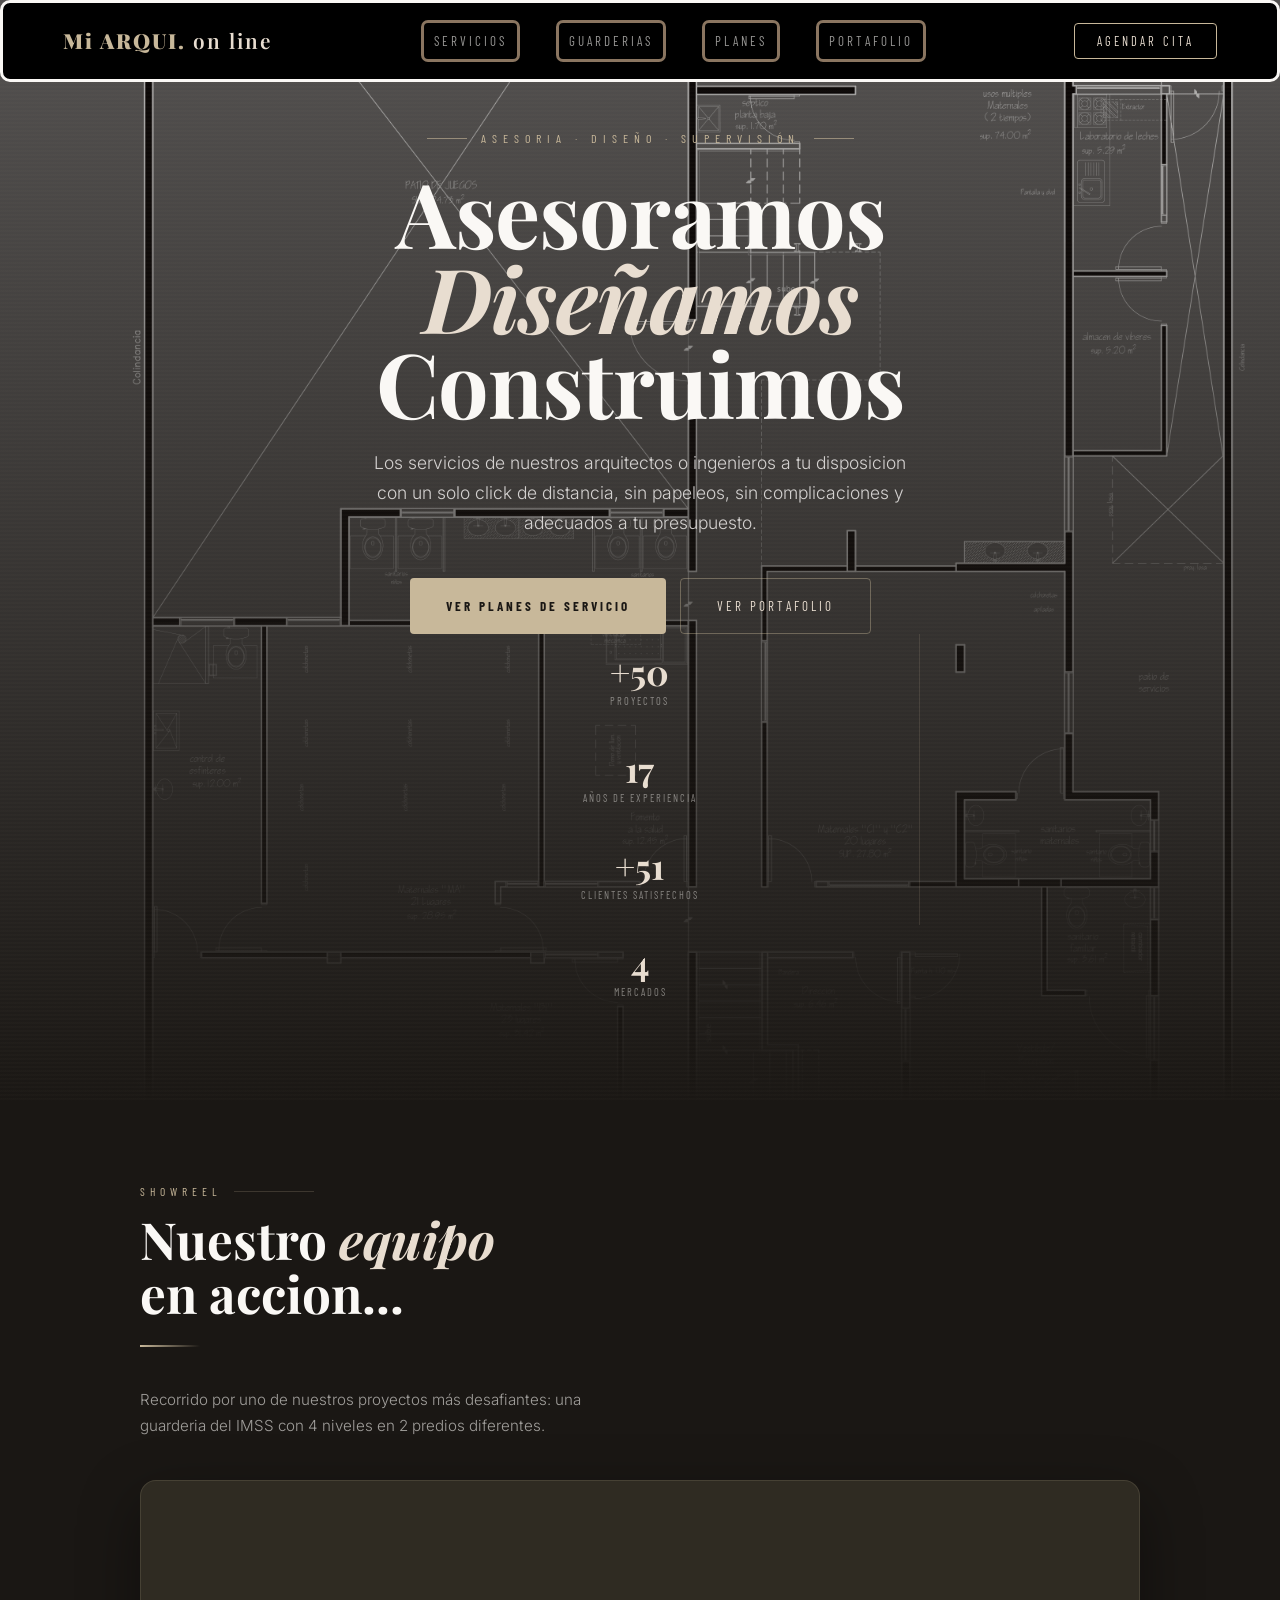
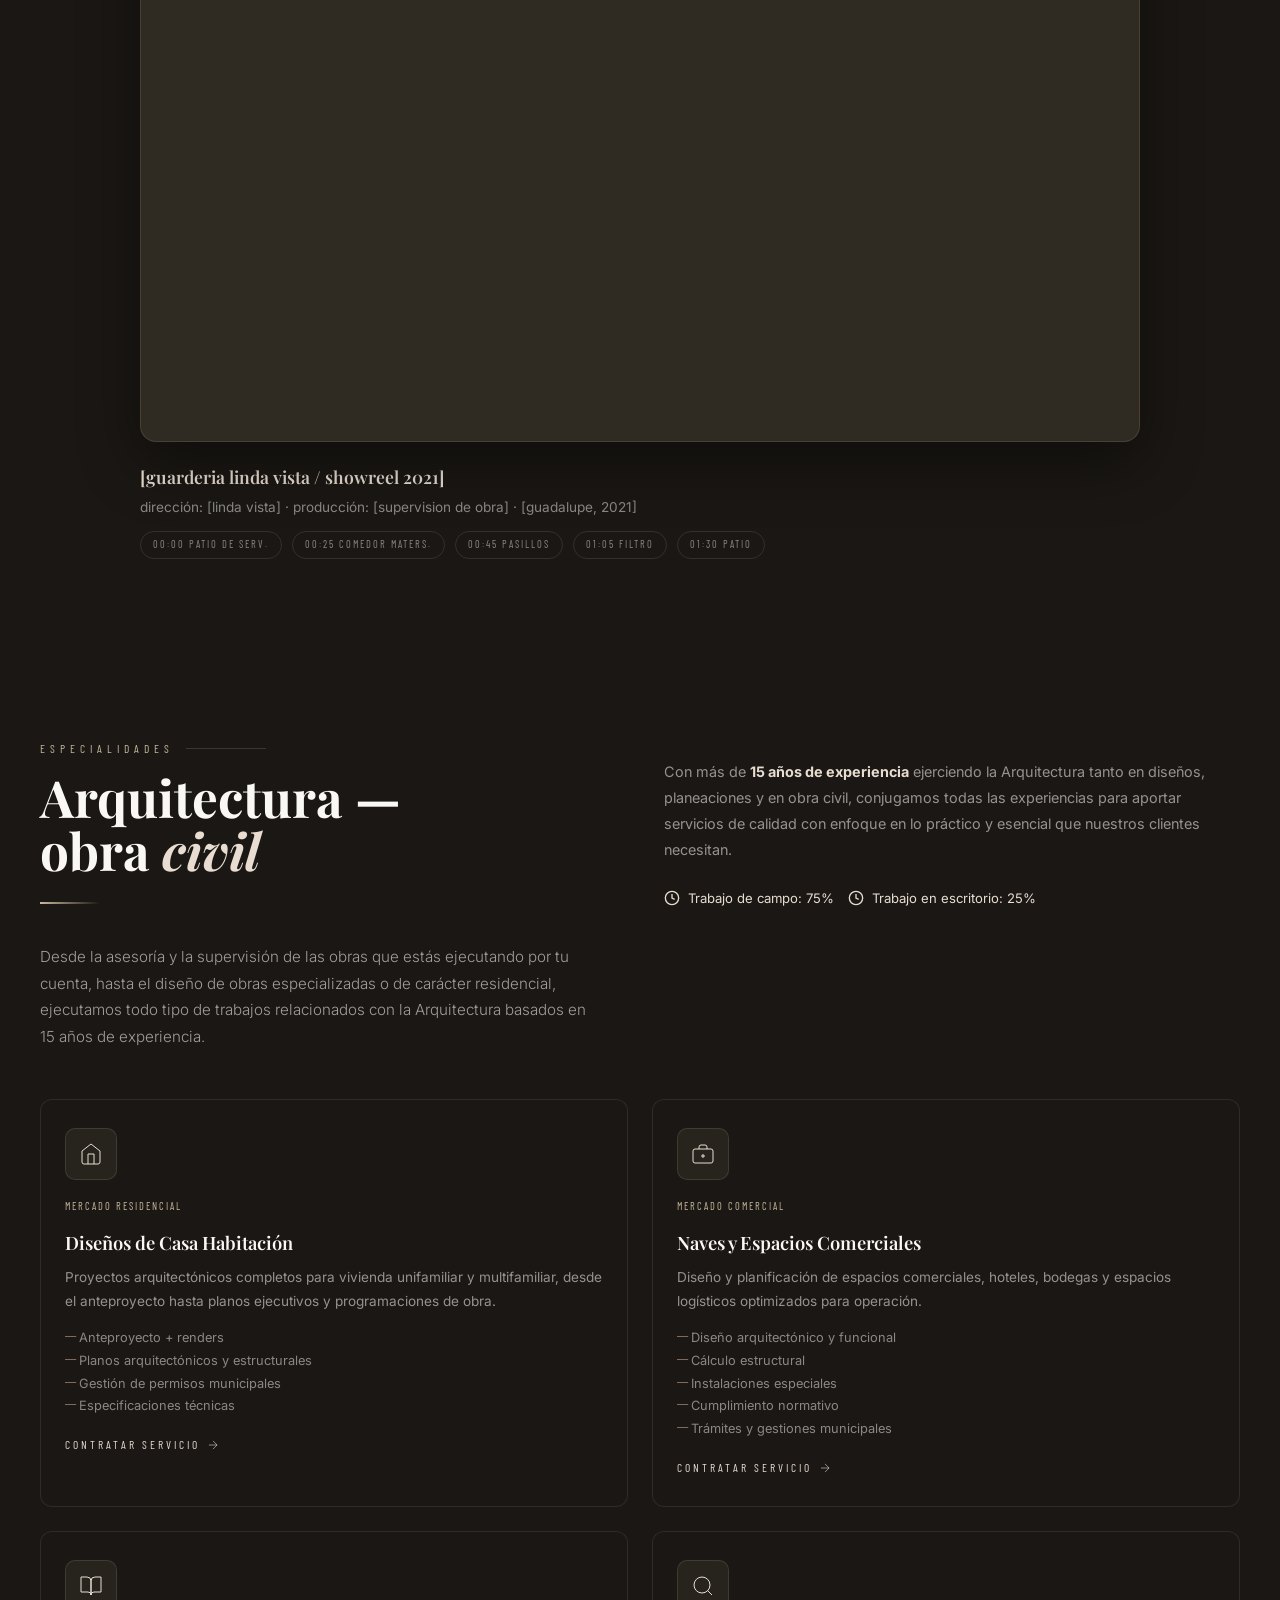
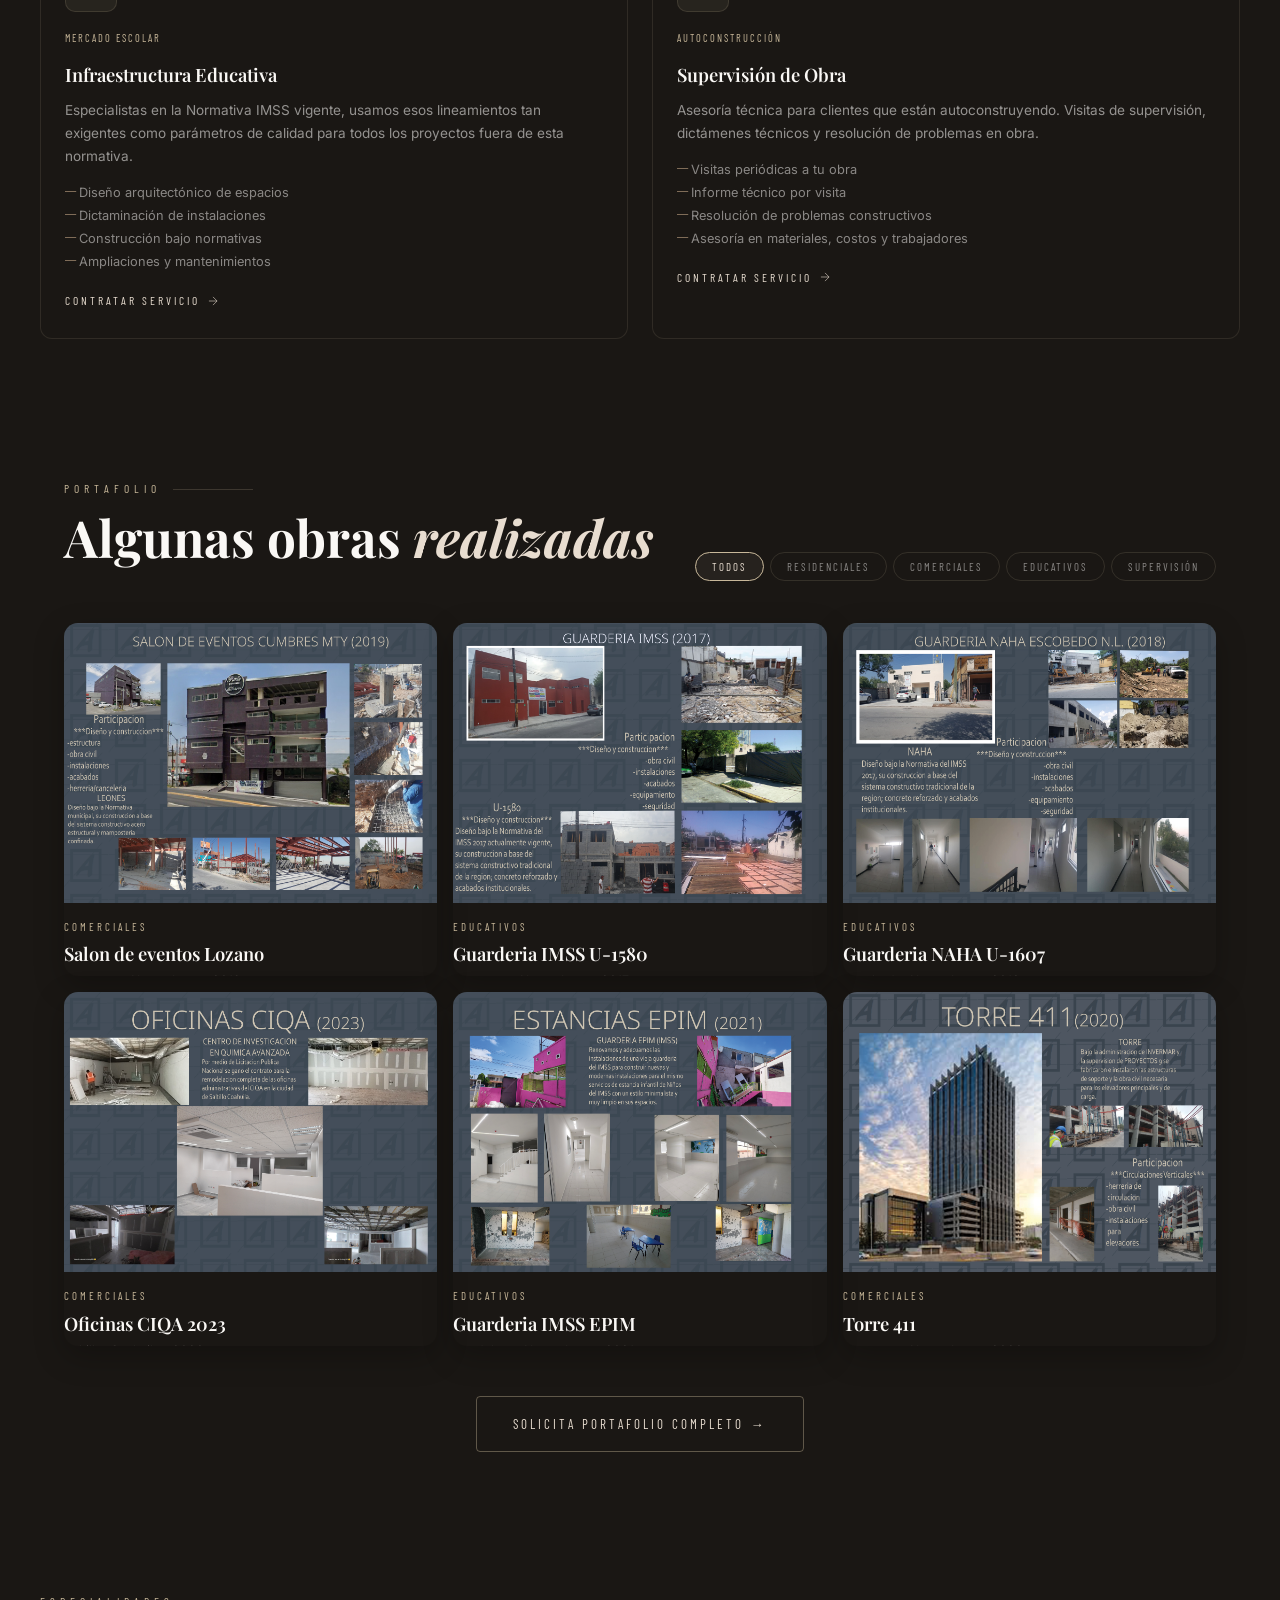
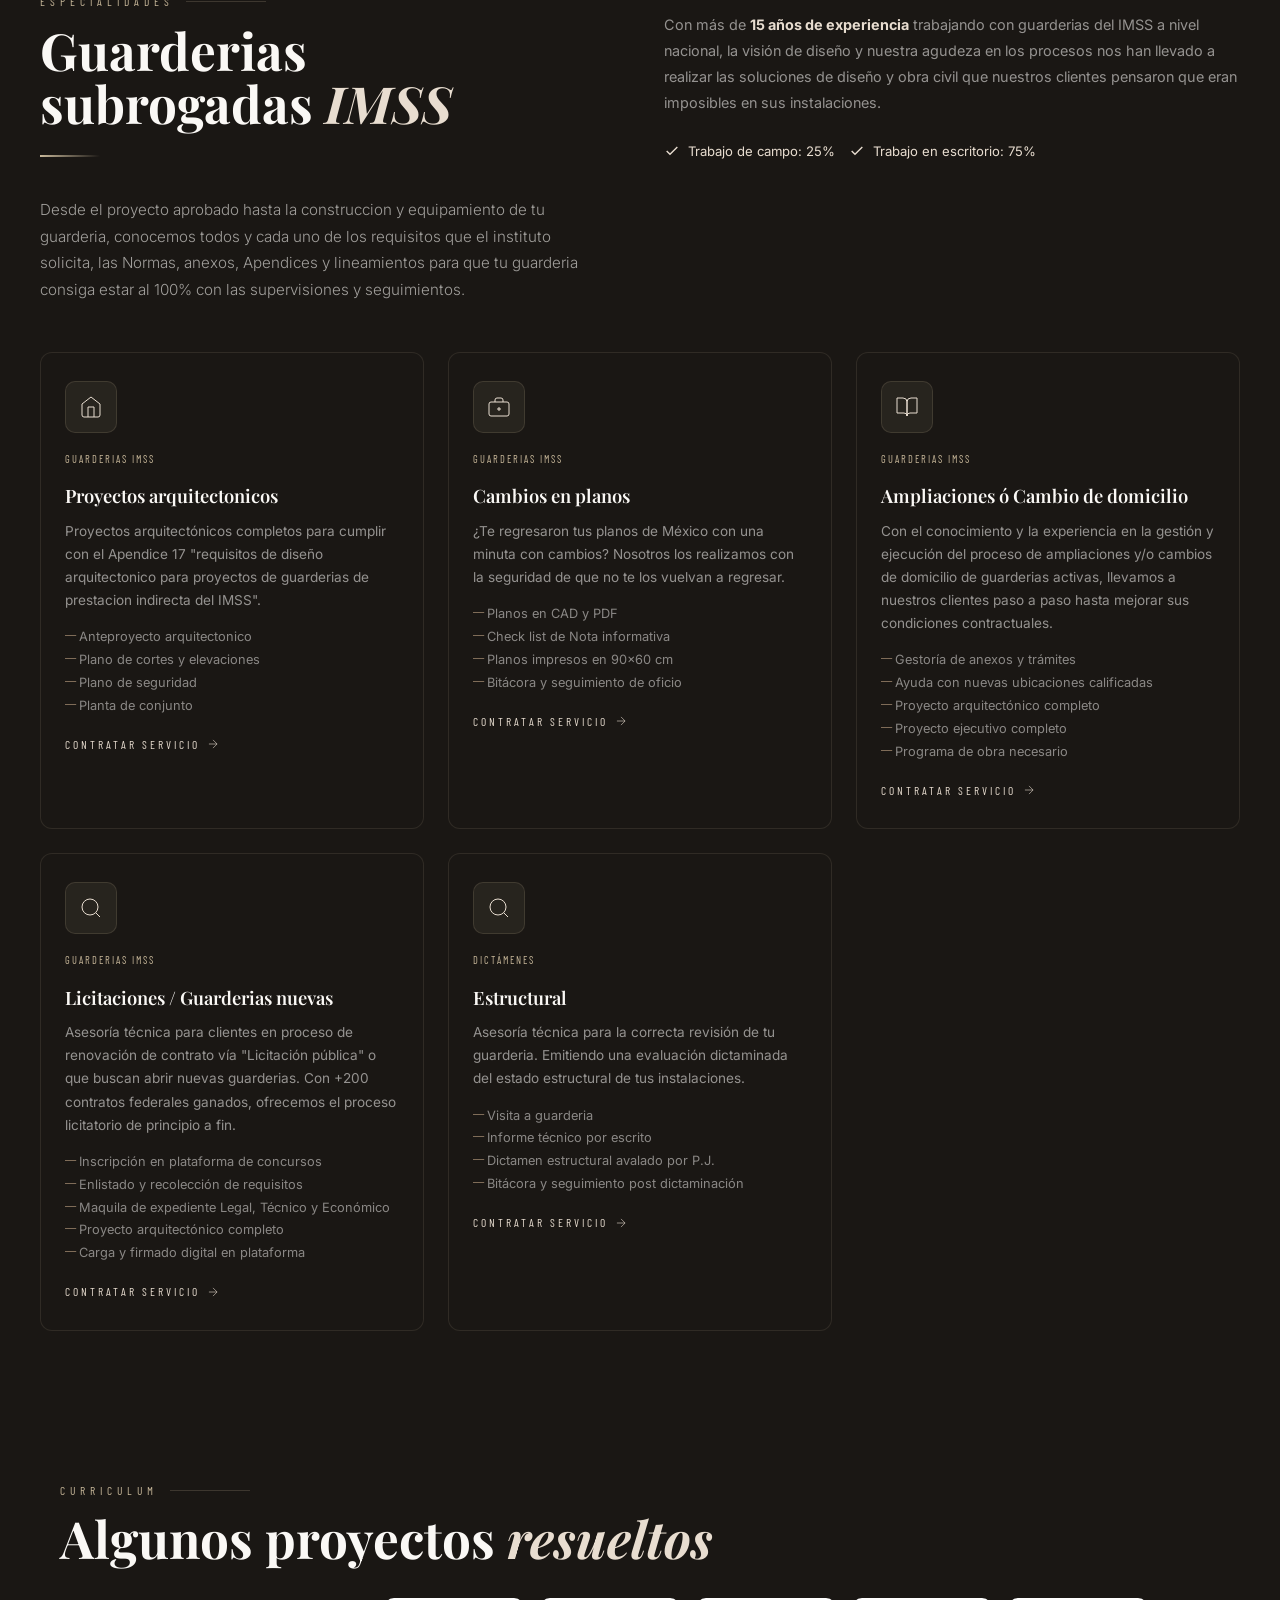
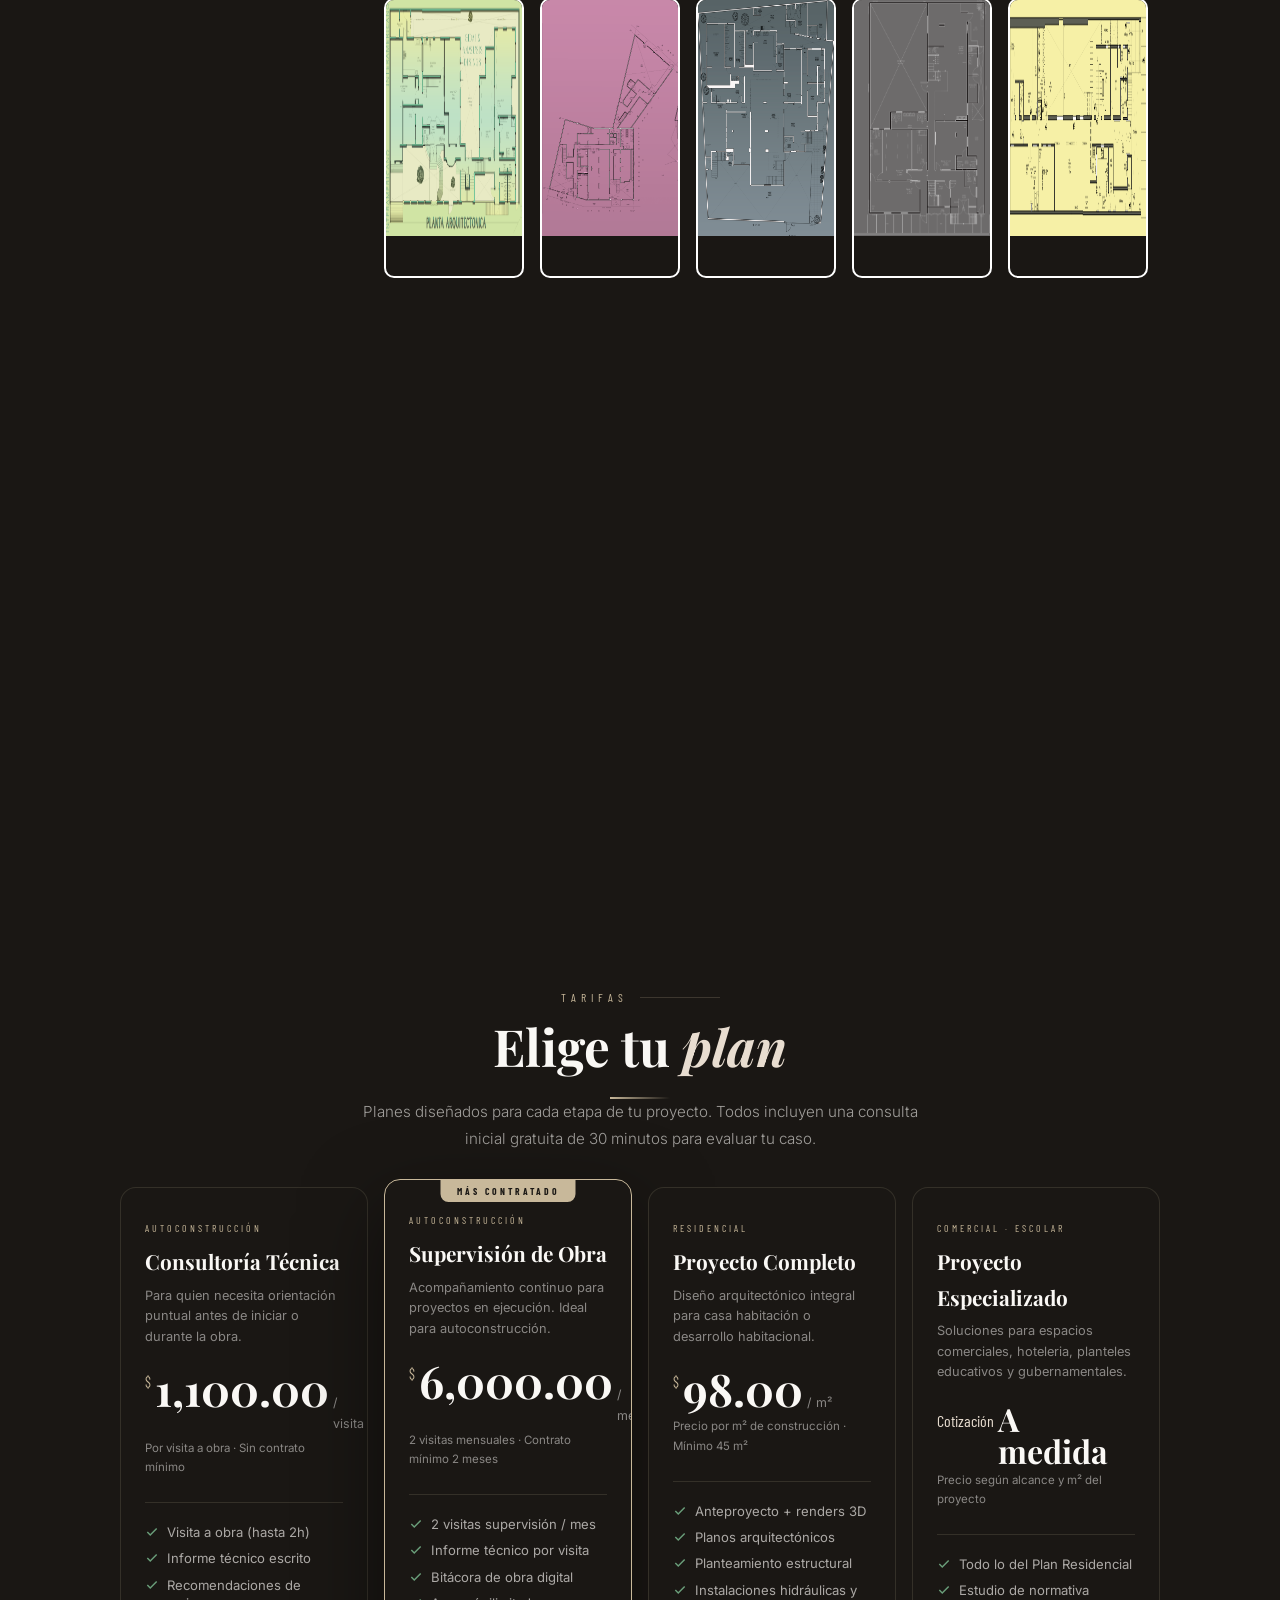
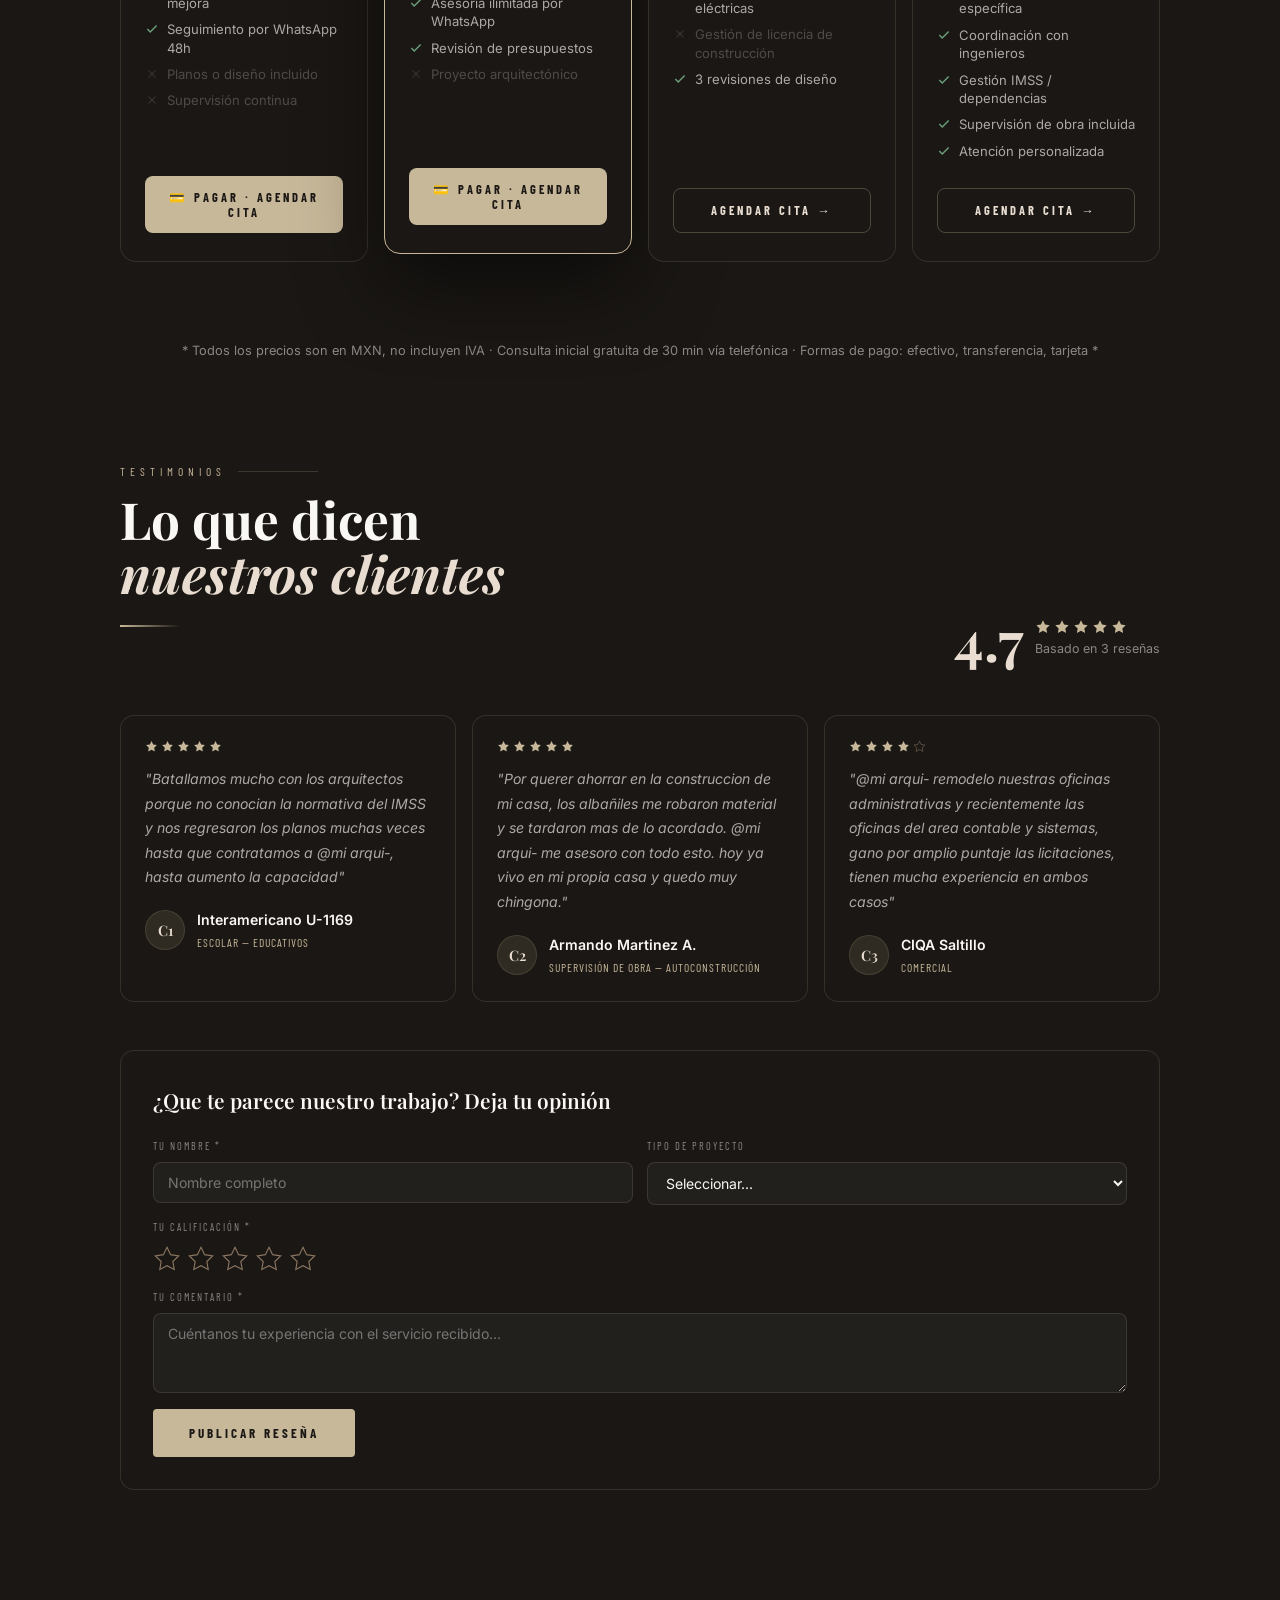
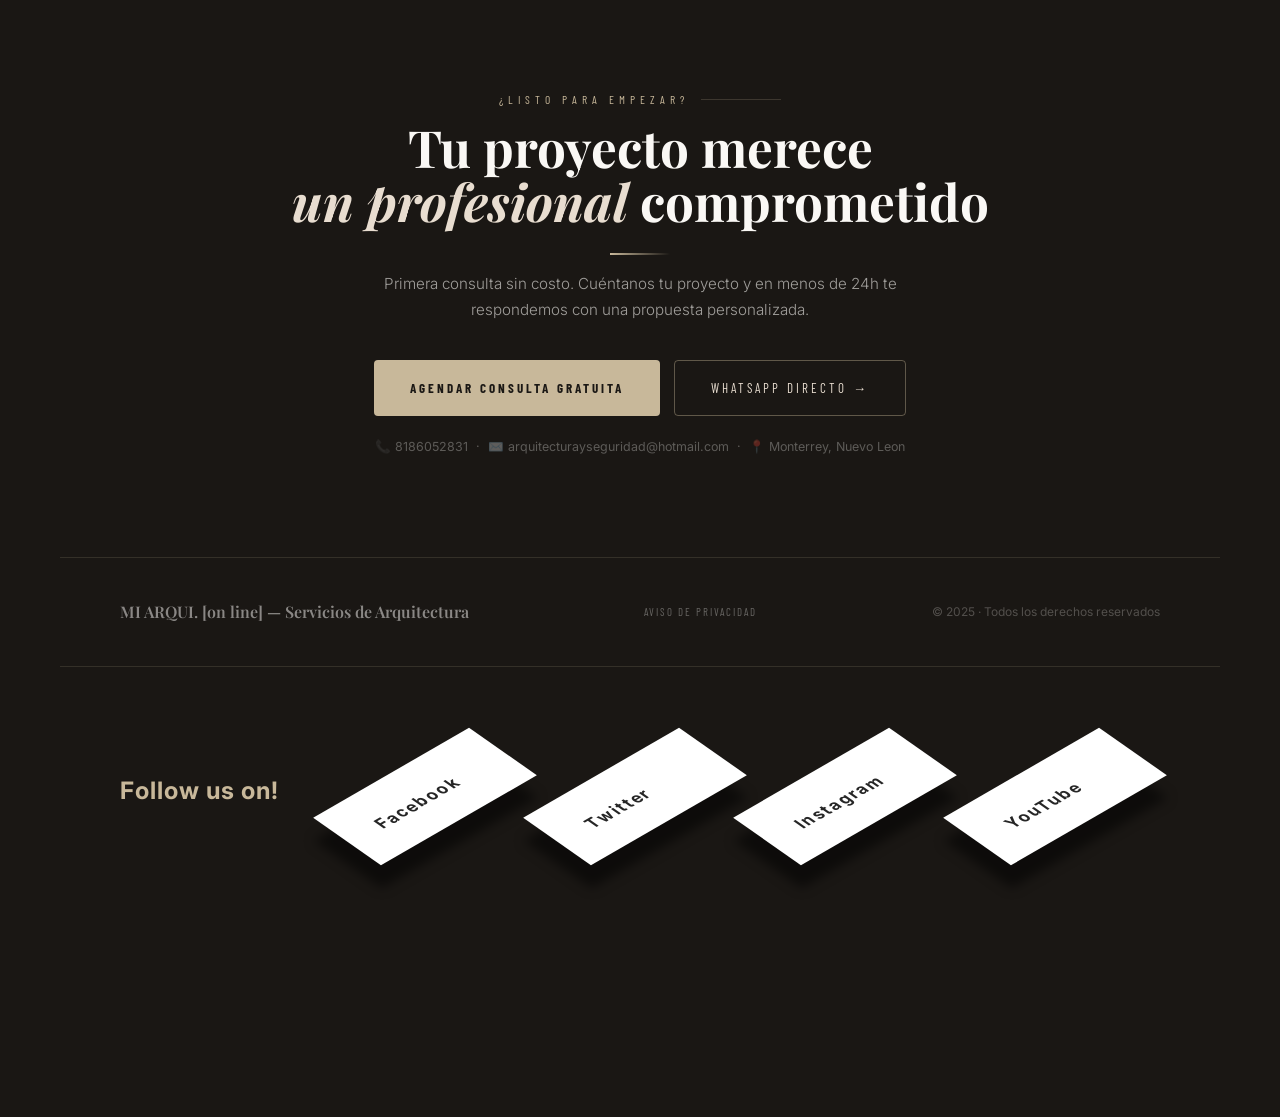
==== commit 8e4089b6: "cambio de ubicacion de secciones y footer nuevo con redes sociales" ====
--- a/index.html
+++ b/index.html
@@ -303,35 +303,142 @@
 
 
 <!-- ════════════════════════════════════════════════════════════
-  GALERÍA — CURRICULUM (planos)
+  SERVICIOS — ARQUITECTURA Y OBRA CIVIL
 ════════════════════════════════════════════════════════════ -->
-
-<section class="gallery-section" id="obras">
-
-<div>
-    
+<section class="services-section" id="servicios">
+
+  <div class="services-intro">
     <div>
-      
-      <div class="section-eyebrow">Curriculum</div>
-      <h2 class="section-title"> Algunos proyectos <em>resueltos</em></h2>
-    </div>
-  
-    <body>
-
-    <div class="gallery">
-      
-      <img src="img/planos/U-1169.webp" alt="Interamericano">
-      <img src="img/planos/U-1657.webp" alt="Kant celeste">
-      <img src="img/planos/U-439.webp"  alt="Psicoeducativo Huinala">
-      <img src="img/planos/U-774.webp"  alt="Alegres dias">
-      <img src="img/planos/U-351.webp"  alt="Baby care">
-    
-
-    </body>
- </div>
-
-
-<section class="gallery-section" id="obras"></section>
+      <div class="section-eyebrow">Especialidades</div>
+      <h2 class="section-title">Arquitectura —<br>obra <em>civil</em></h2>
+      <div class="section-divider"></div>
+      <p class="section-lead">
+        Desde la asesoría y la supervisión de las obras que estás ejecutando por tu cuenta, hasta el diseño de obras especializadas
+        o de carácter residencial, ejecutamos todo tipo de trabajos relacionados con la Arquitectura basados en 15 años de experiencia.
+      </p>
+    </div>
+    <div style="padding-top:20px;">
+      <p style="font-size:.9rem;color:rgba(250,248,245,.55);line-height:1.8;">
+        Con más de <strong style="color:var(--stone-l)">15 años de experiencia</strong> ejerciendo la Arquitectura tanto en diseños,
+        planeaciones y en obra civil, conjugamos todas las experiencias para aportar servicios de calidad con enfoque en lo práctico
+        y esencial que nuestros clientes necesitan.
+      </p>
+      <div class="services-badges">
+        <div class="badge-item">
+          <svg width="16" height="16" viewBox="0 0 24 24" fill="none" stroke="currentColor" stroke-width="2"><circle cx="12" cy="12" r="10"></circle><polyline points="12 6 12 12 16 14"></polyline></svg>
+          Trabajo de campo: 75%
+        </div>
+        <div class="badge-item">
+          <svg width="16" height="16" viewBox="0 0 24 24" fill="none" stroke="currentColor" stroke-width="2"><circle cx="12" cy="12" r="10"></circle><polyline points="12 6 12 12 16 14"></polyline></svg>
+          Trabajo en escritorio: 25%
+        </div>
+      </div>
+    </div>
+  </div>
+
+  <!-- Tarjetas de servicios generales — grid de 2 columnas -->
+  <div class="services-grid">
+
+    <!-- Servicio 1: Residencial -->
+    <div class="service-card" onclick="openModal('Diseño Residencial')">
+      <div class="sc-icon">
+        <svg viewBox="0 0 24 24"><path d="M3 9l9-7 9 7v11a2 2 0 01-2 2H5a2 2 0 01-2-2z"/><polyline points="9 22 9 12 15 12 15 22"/></svg>
+      </div>
+      <div class="sc-market">Mercado Residencial</div>
+      <div class="sc-name">Diseños de Casa Habitación</div>
+      <div class="sc-desc">
+        Proyectos arquitectónicos completos para vivienda unifamiliar y multifamiliar,
+        desde el anteproyecto hasta planos ejecutivos y programaciones de obra.
+      </div>
+      <ul class="sc-features">
+        <li>Anteproyecto + renders</li>
+        <li>Planos arquitectónicos y estructurales</li>
+        <li>Gestión de permisos municipales</li>
+        <li>Especificaciones técnicas</li>
+      </ul>
+      <div class="sc-cta">
+        Contratar servicio
+        <svg viewBox="0 0 24 24"><line x1="5" y1="12" x2="19" y2="12"/><polyline points="12 5 19 12 12 19"/></svg>
+      </div>
+    </div>
+
+    <!-- Servicio 2: Comercial -->
+    <div class="service-card" onclick="openModal('Proyecto Comercial')">
+      <div class="sc-icon">
+        <svg viewBox="0 0 24 24"><rect x="2" y="7" width="20" height="14" rx="2"/><path d="M16 7V5a2 2 0 00-2-2h-4a2 2 0 00-2 2v2"/><line x1="12" y1="12" x2="12" y2="16"/><line x1="10" y1="14" x2="14" y2="14"/></svg>
+      </div>
+      <div class="sc-market">Mercado Comercial</div>
+      <div class="sc-name">Naves y Espacios Comerciales</div>
+      <div class="sc-desc">
+        Diseño y planificación de espacios comerciales, hoteles, bodegas y espacios logísticos optimizados para operación.
+      </div>
+      <ul class="sc-features">
+        <li>Diseño arquitectónico y funcional</li>
+        <li>Cálculo estructural</li>
+        <li>Instalaciones especiales</li>
+        <li>Cumplimiento normativo</li>
+        <li>Trámites y gestiones municipales</li>
+      </ul>
+      <div class="sc-cta">
+        Contratar servicio
+        <svg viewBox="0 0 24 24"><line x1="5" y1="12" x2="19" y2="12"/><polyline points="12 5 19 12 12 19"/></svg>
+      </div>
+    </div>
+
+    <!-- Servicio 3: Escolar -->
+    <div class="service-card" onclick="openModal('Diseño Escolar')">
+      <div class="sc-icon">
+        <svg viewBox="0 0 24 24"><path d="M2 3h6a4 4 0 014 4v14a3 3 0 00-3-3H2z"/><path d="M22 3h-6a4 4 0 00-4 4v14a3 3 0 013-3h7z"/></svg>
+      </div>
+      <div class="sc-market">Mercado Escolar</div>
+      <div class="sc-name">Infraestructura Educativa</div>
+      <div class="sc-desc">
+        Especialistas en la Normativa IMSS vigente, usamos esos lineamientos tan exigentes como parámetros
+        de calidad para todos los proyectos fuera de esta normativa.
+      </div>
+      <ul class="sc-features">
+        <li>Diseño arquitectónico de espacios</li>
+        <li>Dictaminación de instalaciones</li>
+        <li>Construcción bajo normativas</li>
+        <li>Ampliaciones y mantenimientos</li>
+      </ul>
+      <div class="sc-cta">
+        Contratar servicio
+        <svg viewBox="0 0 24 24"><line x1="5" y1="12" x2="19" y2="12"/><polyline points="12 5 19 12 12 19"/></svg>
+      </div>
+    </div>
+
+    <!-- Servicio 4: Supervisión -->
+    <div class="service-card" onclick="openModal('Supervisión de Obra')">
+      <div class="sc-icon">
+        <svg viewBox="0 0 24 24"><circle cx="11" cy="11" r="8"/><line x1="21" y1="21" x2="16.65" y2="16.65"/></svg>
+      </div>
+      <div class="sc-market">Autoconstrucción</div>
+      <div class="sc-name">Supervisión de Obra</div>
+      <div class="sc-desc">
+        Asesoría técnica para clientes que están autoconstruyendo. Visitas de supervisión,
+        dictámenes técnicos y resolución de problemas en obra.
+      </div>
+      <ul class="sc-features">
+        <li>Visitas periódicas a tu obra</li>
+        <li>Informe técnico por visita</li>
+        <li>Resolución de problemas constructivos</li>
+        <li>Asesoría en materiales, costos y trabajadores</li>
+      </ul>
+      <div class="sc-cta">
+        Contratar servicio
+        <svg viewBox="0 0 24 24"><line x1="5" y1="12" x2="19" y2="12"/><polyline points="12 5 19 12 12 19"/></svg>
+      </div>
+    </div>
+
+  </div><!-- /services-grid -->
+
+</section><!-- /services-section -->
+
+<!-- ════════════════════════════════════════════════════════════
+  GALERÍA — PROTAFOLIO (obras)
+════════════════════════════════════════════════════════════ -->
+
 
   <!-- Encabezado del portafolio de obras -->
   <div class="gallery-header">
@@ -441,7 +548,7 @@
 
 
 <!-- ════════════════════════════════════════════════════════════
-  GUARDERIAS IMSS
+  SERVICIOS-GUARDERIAS IMSS
 ════════════════════════════════════════════════════════════ -->
 <section class="guarderias-section" id="guarderias">
 
@@ -596,137 +703,36 @@
 
 
 <!-- ════════════════════════════════════════════════════════════
-  SERVICIOS — ARQUITECTURA Y OBRA CIVIL
+  GALERÍA — CURRICULUM (planos)
 ════════════════════════════════════════════════════════════ -->
-<section class="services-section" id="servicios">
-
-  <div class="services-intro">
+
+<section class="gallery-section" id="obras">
+
+<div>
+    
     <div>
-      <div class="section-eyebrow">Especialidades</div>
-      <h2 class="section-title">Arquitectura —<br>obra <em>civil</em></h2>
-      <div class="section-divider"></div>
-      <p class="section-lead">
-        Desde la asesoría y la supervisión de las obras que estás ejecutando por tu cuenta, hasta el diseño de obras especializadas
-        o de carácter residencial, ejecutamos todo tipo de trabajos relacionados con la Arquitectura basados en 15 años de experiencia.
-      </p>
-    </div>
-    <div style="padding-top:20px;">
-      <p style="font-size:.9rem;color:rgba(250,248,245,.55);line-height:1.8;">
-        Con más de <strong style="color:var(--stone-l)">15 años de experiencia</strong> ejerciendo la Arquitectura tanto en diseños,
-        planeaciones y en obra civil, conjugamos todas las experiencias para aportar servicios de calidad con enfoque en lo práctico
-        y esencial que nuestros clientes necesitan.
-      </p>
-      <div class="services-badges">
-        <div class="badge-item">
-          <svg width="16" height="16" viewBox="0 0 24 24" fill="none" stroke="currentColor" stroke-width="2"><circle cx="12" cy="12" r="10"></circle><polyline points="12 6 12 12 16 14"></polyline></svg>
-          Trabajo de campo: 75%
-        </div>
-        <div class="badge-item">
-          <svg width="16" height="16" viewBox="0 0 24 24" fill="none" stroke="currentColor" stroke-width="2"><circle cx="12" cy="12" r="10"></circle><polyline points="12 6 12 12 16 14"></polyline></svg>
-          Trabajo en escritorio: 25%
-        </div>
-      </div>
-    </div>
-  </div>
-
-  <!-- Tarjetas de servicios generales — grid de 2 columnas -->
-  <div class="services-grid">
-
-    <!-- Servicio 1: Residencial -->
-    <div class="service-card" onclick="openModal('Diseño Residencial')">
-      <div class="sc-icon">
-        <svg viewBox="0 0 24 24"><path d="M3 9l9-7 9 7v11a2 2 0 01-2 2H5a2 2 0 01-2-2z"/><polyline points="9 22 9 12 15 12 15 22"/></svg>
-      </div>
-      <div class="sc-market">Mercado Residencial</div>
-      <div class="sc-name">Diseños de Casa Habitación</div>
-      <div class="sc-desc">
-        Proyectos arquitectónicos completos para vivienda unifamiliar y multifamiliar,
-        desde el anteproyecto hasta planos ejecutivos y programaciones de obra.
-      </div>
-      <ul class="sc-features">
-        <li>Anteproyecto + renders</li>
-        <li>Planos arquitectónicos y estructurales</li>
-        <li>Gestión de permisos municipales</li>
-        <li>Especificaciones técnicas</li>
-      </ul>
-      <div class="sc-cta">
-        Contratar servicio
-        <svg viewBox="0 0 24 24"><line x1="5" y1="12" x2="19" y2="12"/><polyline points="12 5 19 12 12 19"/></svg>
-      </div>
-    </div>
-
-    <!-- Servicio 2: Comercial -->
-    <div class="service-card" onclick="openModal('Proyecto Comercial')">
-      <div class="sc-icon">
-        <svg viewBox="0 0 24 24"><rect x="2" y="7" width="20" height="14" rx="2"/><path d="M16 7V5a2 2 0 00-2-2h-4a2 2 0 00-2 2v2"/><line x1="12" y1="12" x2="12" y2="16"/><line x1="10" y1="14" x2="14" y2="14"/></svg>
-      </div>
-      <div class="sc-market">Mercado Comercial</div>
-      <div class="sc-name">Naves y Espacios Comerciales</div>
-      <div class="sc-desc">
-        Diseño y planificación de espacios comerciales, hoteles, bodegas y espacios logísticos optimizados para operación.
-      </div>
-      <ul class="sc-features">
-        <li>Diseño arquitectónico y funcional</li>
-        <li>Cálculo estructural</li>
-        <li>Instalaciones especiales</li>
-        <li>Cumplimiento normativo</li>
-        <li>Trámites y gestiones municipales</li>
-      </ul>
-      <div class="sc-cta">
-        Contratar servicio
-        <svg viewBox="0 0 24 24"><line x1="5" y1="12" x2="19" y2="12"/><polyline points="12 5 19 12 12 19"/></svg>
-      </div>
-    </div>
-
-    <!-- Servicio 3: Escolar -->
-    <div class="service-card" onclick="openModal('Diseño Escolar')">
-      <div class="sc-icon">
-        <svg viewBox="0 0 24 24"><path d="M2 3h6a4 4 0 014 4v14a3 3 0 00-3-3H2z"/><path d="M22 3h-6a4 4 0 00-4 4v14a3 3 0 013-3h7z"/></svg>
-      </div>
-      <div class="sc-market">Mercado Escolar</div>
-      <div class="sc-name">Infraestructura Educativa</div>
-      <div class="sc-desc">
-        Especialistas en la Normativa IMSS vigente, usamos esos lineamientos tan exigentes como parámetros
-        de calidad para todos los proyectos fuera de esta normativa.
-      </div>
-      <ul class="sc-features">
-        <li>Diseño arquitectónico de espacios</li>
-        <li>Dictaminación de instalaciones</li>
-        <li>Construcción bajo normativas</li>
-        <li>Ampliaciones y mantenimientos</li>
-      </ul>
-      <div class="sc-cta">
-        Contratar servicio
-        <svg viewBox="0 0 24 24"><line x1="5" y1="12" x2="19" y2="12"/><polyline points="12 5 19 12 12 19"/></svg>
-      </div>
-    </div>
-
-    <!-- Servicio 4: Supervisión -->
-    <div class="service-card" onclick="openModal('Supervisión de Obra')">
-      <div class="sc-icon">
-        <svg viewBox="0 0 24 24"><circle cx="11" cy="11" r="8"/><line x1="21" y1="21" x2="16.65" y2="16.65"/></svg>
-      </div>
-      <div class="sc-market">Autoconstrucción</div>
-      <div class="sc-name">Supervisión de Obra</div>
-      <div class="sc-desc">
-        Asesoría técnica para clientes que están autoconstruyendo. Visitas de supervisión,
-        dictámenes técnicos y resolución de problemas en obra.
-      </div>
-      <ul class="sc-features">
-        <li>Visitas periódicas a tu obra</li>
-        <li>Informe técnico por visita</li>
-        <li>Resolución de problemas constructivos</li>
-        <li>Asesoría en materiales, costos y trabajadores</li>
-      </ul>
-      <div class="sc-cta">
-        Contratar servicio
-        <svg viewBox="0 0 24 24"><line x1="5" y1="12" x2="19" y2="12"/><polyline points="12 5 19 12 12 19"/></svg>
-      </div>
-    </div>
-
-  </div><!-- /services-grid -->
-
-</section><!-- /services-section -->
+      
+      <div class="section-eyebrow">Curriculum</div>
+      <h2 class="section-title"> Algunos proyectos <em>resueltos</em></h2>
+    </div>
+  
+    <body>
+
+    <div class="gallery">
+      
+      <img src="img/planos/U-1169.webp" alt="Interamericano">
+      <img src="img/planos/U-1657.webp" alt="Kant celeste">
+      <img src="img/planos/U-439.webp"  alt="Psicoeducativo Huinala">
+      <img src="img/planos/U-774.webp"  alt="Alegres dias">
+      <img src="img/planos/U-351.webp"  alt="Baby care">
+    
+
+    </body>
+ </div>
+
+
+<section class="gallery-section" id="obras"></section> 
+
 
 
 <!-- ════════════════════════════════════════════════════════════
@@ -1045,10 +1051,7 @@
 <footer class="footer">
   <div class="footer-logo">MI ARQUI. [on line] — Servicios de Arquitectura</div>
   <div class="footer-links">
-    <a href="#inicio">Inicio</a>
-    <a href="#obras">Portafolio</a>
-    <a href="#planes">Planes</a>
-    <a href="#testimonios">Testimonios</a>
+   
     <a href="#">Aviso de privacidad</a>
   </div>
   <div class="footer-copy">
@@ -1276,4 +1279,51 @@
 
 <script src="app.js"></script>
 </body>
+
+
+<link rel="stylesheet" href="redes sociales.css">
+<footer class="main-footer">
+  <div class="footer-container">
+    
+    <div class="footer-brand">
+      <h3>Follow us on!</h3>
+      
+    </div>
+
+    <div class="footer-social-block">
+      <ul class="ul">
+        
+        <li>
+          <a href="https://www.facebook.com/TU_PERFIL" target="_blank" rel="noopener noreferrer">
+            <i class="fa fa-facebook" aria-hidden="true"></i>
+            <span>Facebook</span>
+          </a>
+        </li>
+        
+        <li>
+          <a href="https://x.com/TU_PERFIL" target="_blank" rel="noopener noreferrer">
+            <i class="fa fa-twitter" aria-hidden="true"></i>
+            <span>Twitter</span>
+          </a>
+        </li>
+        
+        <li>
+          <a href="https://www.instagram.com/TU_PERFIL" target="_blank" rel="noopener noreferrer">
+            <i class="fa fa-instagram" aria-hidden="true"></i>
+            <span>Instagram</span>
+          </a>
+        </li>
+        
+        <li>
+          <a href="https://www.youtube.com/@Miarquis" target="_blank" rel="noopener noreferrer">
+            <i class="fa fa-youtube" aria-hidden="true"></i>
+            <span>YouTube</span>
+          </a>
+        </li>
+
+      </ul>
+    </div>
+
+  </div>
+</footer>
 </html>
--- a/style.css
+++ b/style.css
@@ -441,10 +441,16 @@
 
 }
 
+ #obras .gallery-section { 
+  background: var(--dark); 
+  padding: 70px 60px 160px; 
+  margin-bottom: 380px;
+}
+
    .gallery-section { 
   background: var(--dark); 
   padding: 70px 60px 160px; 
-  margin-bottom: 80px;
+  margin-bottom: 30px;
 }
 
 .gallery-header {
@@ -505,12 +511,12 @@
   box-shadow: 0 15px 35px rgba(0, 0, 0, 0.4);
 }
 
-/* Primera foto ocupa 2 columnas en pantallas de laptop/PC */
+/* Primera foto ocupa 2 columnas en pantallas de laptop/PC 
 @media (min-width: 768px) {
   .gallery-item:first-child { 
     grid-column: span 3; 
   }
-}
+}*/
 
 .gi-img {
   aspect-ratio: 4/3;
@@ -533,8 +539,8 @@
   transform: scale(1.05); 
 }
 
-.gallery-item:first-child .gi-img { 
-  aspect-ratio: 16/9; 
+/*.gallery-item:first-child .gi-img { 
+  aspect-ratio: 16/9; */
 }
 
 /* ── TEXTO FLOTANTE CON EFECTO CINEMÁTICO ── */
@@ -608,8 +614,8 @@
 /* ─────────────────────────────────────────────────────────────
    7. SERVICIOS (TARJETAS)
 ───────────────────────────────────────────────────────────── */
-.services-section { background: var(--dark); padding: 100px 60px; }
-.guarderias-section { background: var(--dark); padding: 100px 60px; }
+.services-section { background: var(--dark); padding: 80px 60px; }
+.guarderias-section { background: var(--dark); padding: 80px 60px; }
 
 .services-intro {
   display: grid;
--- a/redes sociales.css
+++ b/redes sociales.css
@@ -0,0 +1,125 @@
+/* --- CONFIGURACIÓN GENERAL DEL FONDO --- */
+.main-footer {
+    background-color: #1a1714; /* Mismo fondo oscuro elegante de tus otras secciones */
+    padding: 70px 60px; /* Espaciado generoso para que respiren las fichas 3D */
+    width: 100%;
+    box-sizing: border-box;
+    border-top: 1px solid rgba(200, 184, 154, 0.15); /* Línea dorada sutil superior */
+}
+
+.footer-container {
+    max-width: 1200px;
+    margin: 0 auto;
+    display: flex;
+    flex-direction: row;
+    justify-content: space-between; /* Deja la marca a la izquierda y las redes a la derecha */
+    align-items: center;
+    flex-wrap: wrap; /* Permite que si no hay espacio, el bloque de redes baje limpiamente */
+    gap: 30px;       /* Evita que se encimen si llegan a ponerse uno abajo del otro */
+
+}
+
+/* Estilo para el nombre de marca en el footer */
+.footer-brand h3 {
+    color: #c8b89a;
+    margin: 0 0 10px 0;
+    font-size: 1.5rem;
+    letter-spacing: 1px;
+}
+.footer-brand p {
+    color: #a8a29e;
+    margin: 0;
+    font-size: 0.85rem;
+}
+
+/* --- REESCRITURA DE LA LISTA (.ul) PARA EL FLUJO DEL FOOTER --- */
+.ul {
+    display: flex;
+    margin: 0;
+    padding: 0;
+    position: relative; /* Eliminado el position: absolute para que no flote en el centro */
+    height: 120px; /* Le da altura para compensar la inclinación en perspectiva */
+    align-items: center;
+}
+
+.ul li {
+    list-style: none;
+    margin: 0 15px; /* Un poco más de separación para que no se encimen al levantarse */
+}
+
+/* --- ESTADO INICIAL DE LA FICHA (Acostada) --- */
+.ul li a {
+    text-decoration: none;
+    display: block;
+    width: 180px;  /* Cambiado de 210px a 180px */
+    height: 75px;  /* Cambiado de 80px a 75px para mantener la proporción */
+    background: #fff;
+    text-align: left;
+    padding-left: 20px;
+    position: relative; /* Cambiado de 'display: absolute' que estaba duplicado */
+    
+    /* Efecto perspectiva de ficha dominó en reposo */
+    transform: rotate(-30deg) skew(25deg);
+    transition: transform 0.4s ease, box-shadow 0.4s ease, background 0.4s ease;
+    
+    /* Sombra profunda y chata (simula estar pegada a la mesa) */
+    box-shadow: -20px 20px 10px rgba(0, 0, 0, 0.5);
+}
+
+/* --- CONTENIDO INTERNO DE LA FICHA (Icono y Texto) --- */
+.ul li a .fa {
+    font-size: 35px;
+    color: #262626;
+    line-height: 80px;
+    transition: color 0.4s, transform 0.4s;
+    padding-right: 14px;
+    vertical-align: middle;
+}
+
+.ul li a span {
+    padding: 0;
+    margin: 0;
+    position: absolute;
+    top: 26px;
+    color: #262626;
+    font-weight: bold;
+    letter-spacing: 2px;
+    transition: color 0.4s, transform 0.4s;
+}
+
+/* --- EFECTO GENERAL AL PASAR EL CURSOR (Levantar la ficha) --- */
+.ul li a:hover {
+    /* Desplaza la ficha hacia arriba/izquierda y reduce el sesgo para simular que se levanta */
+    transform: rotate(-30deg) skew(25deg) translate(15px, -15px);
+    
+    /* La sombra se vuelve más larga, suave y dispersa porque la ficha se alejó del fondo */
+    box-shadow: -35px 35px 20px rgba(0, 0, 0, 0.4);
+}
+
+/* Al levantar la ficha, el texto e iconos se pintan de blanco */
+.ul li a:hover .fa,
+.ul li a:hover span {
+    color: #fff;
+}
+
+/* --- COMPLEMENTO: COLORES PERSONALIZADOS POR FICHA --- */
+
+/* 1. Facebook (Ficha 1) */
+.ul li:nth-child(1) a:hover {
+    background: #1877f2;
+}
+
+/* 2. Twitter / X (Ficha 2) */
+.ul li:nth-child(2) a:hover {
+    background: #000000; /* Negro oficial de X, o puedes usar #1da1f2 si prefieres el azul clásico */
+}
+
+/* 3. Instagram (Ficha 3 - Gradiente) */
+.ul li:nth-child(3) a:hover {
+    background: linear-gradient(45deg, #f09433 0%, #e6683c 25%, #dc2743 50%, #cc2366 75%, #bc1888 100%);
+}
+
+/* 4. YouTube (Ficha 4) */
+.ul li:nth-child(4) a:hover {
+    background: #ff0000;
+}
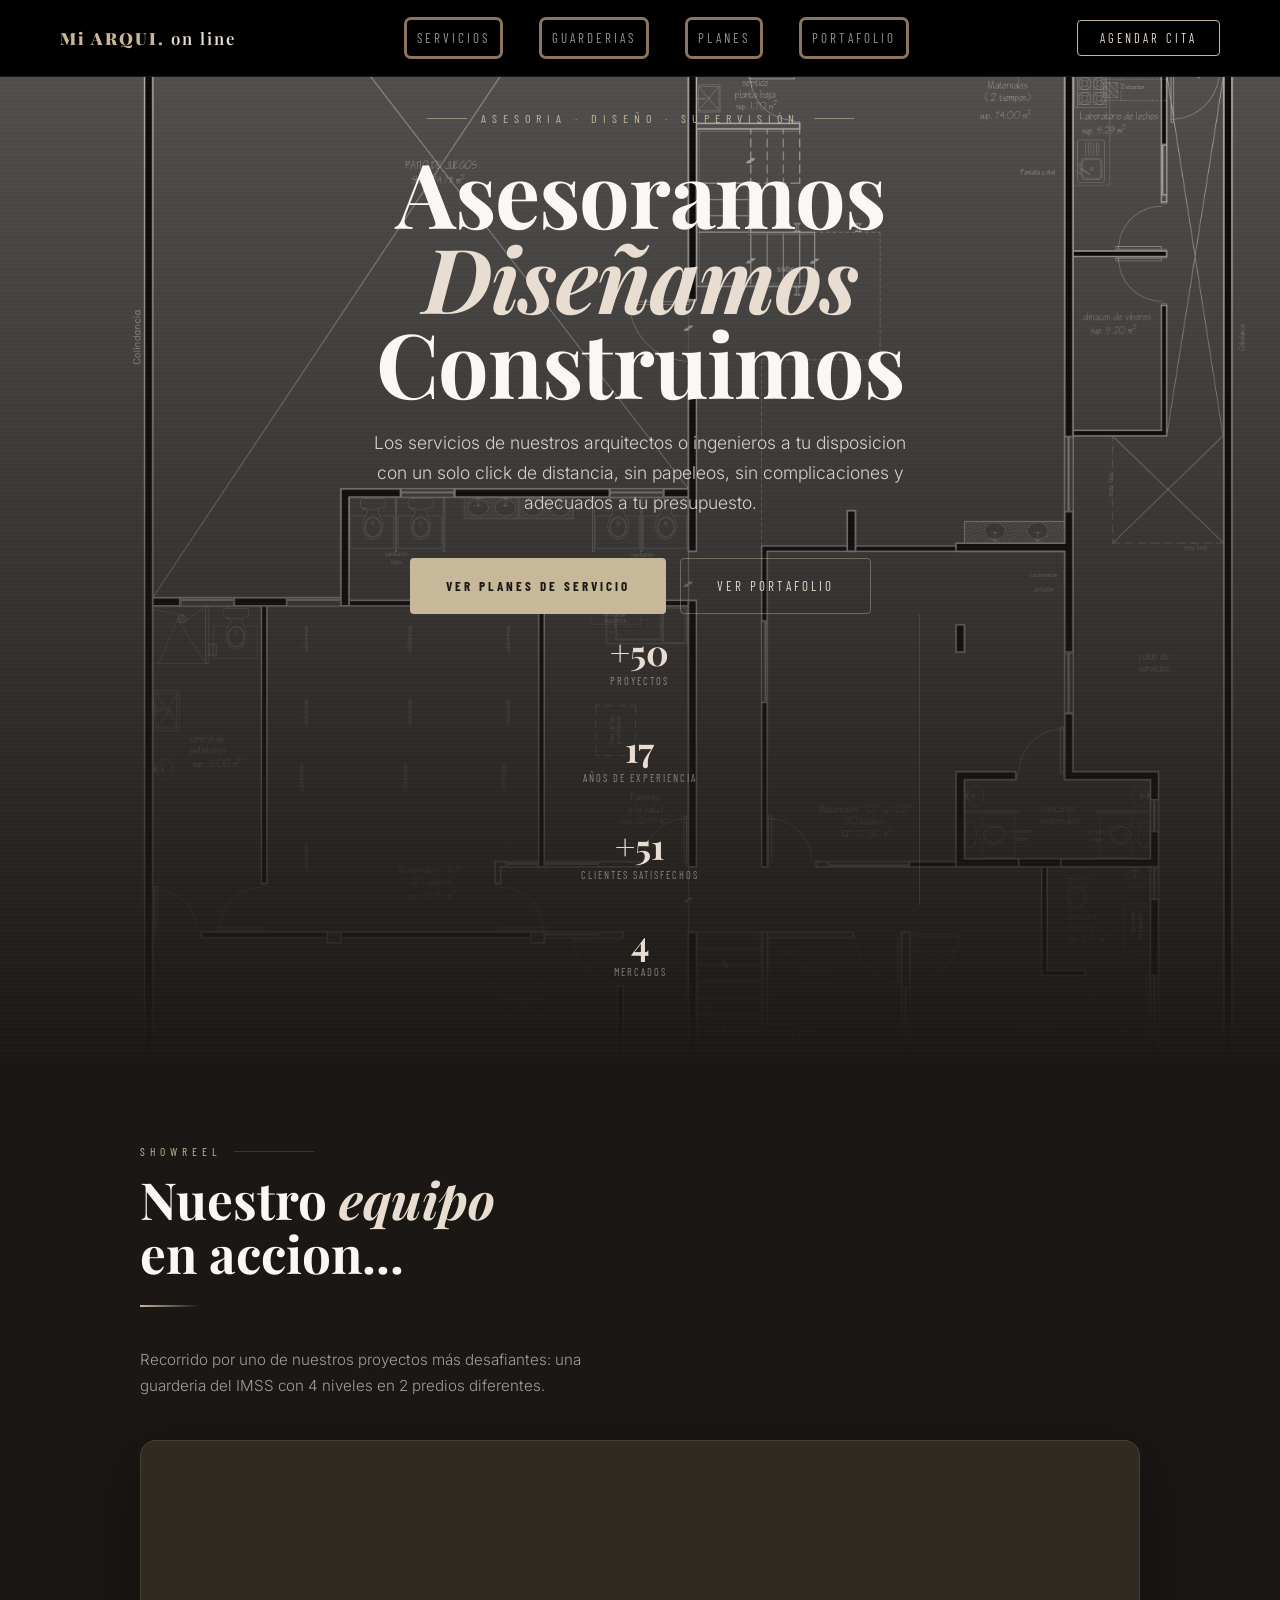
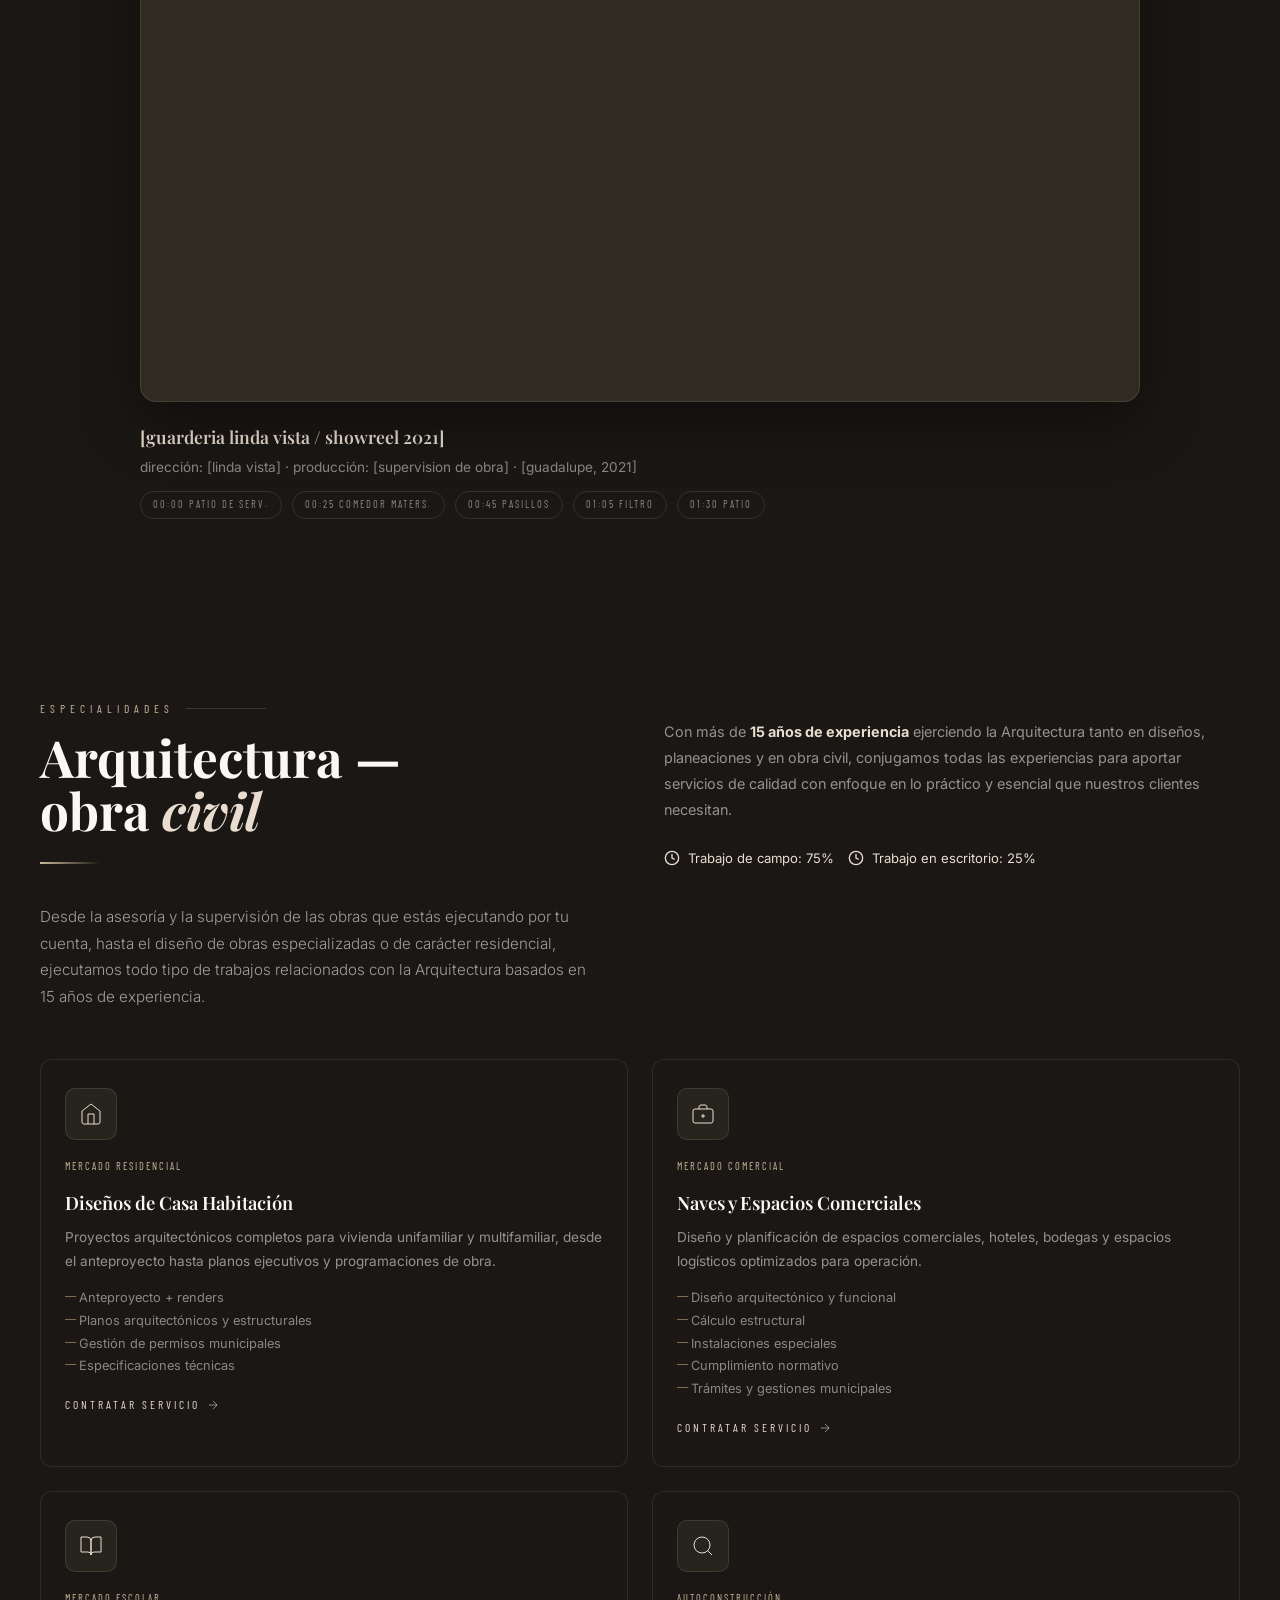
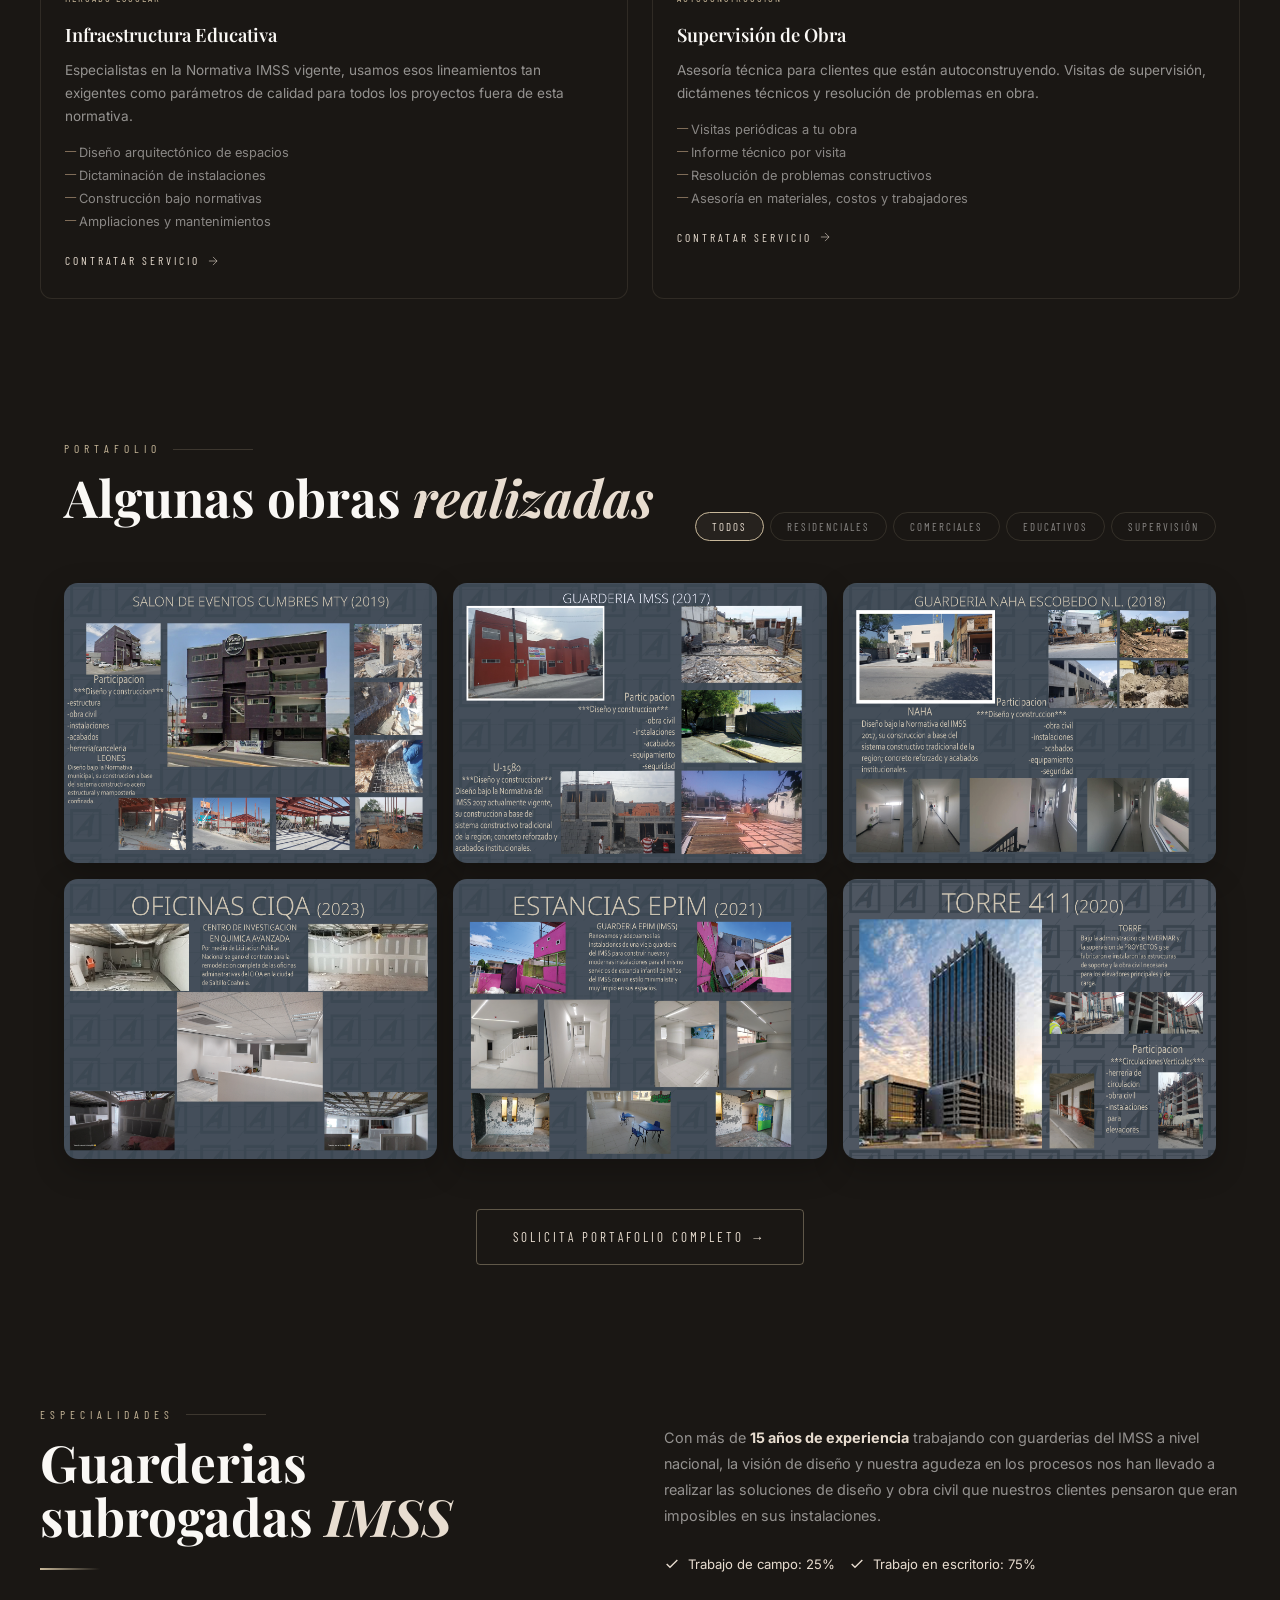
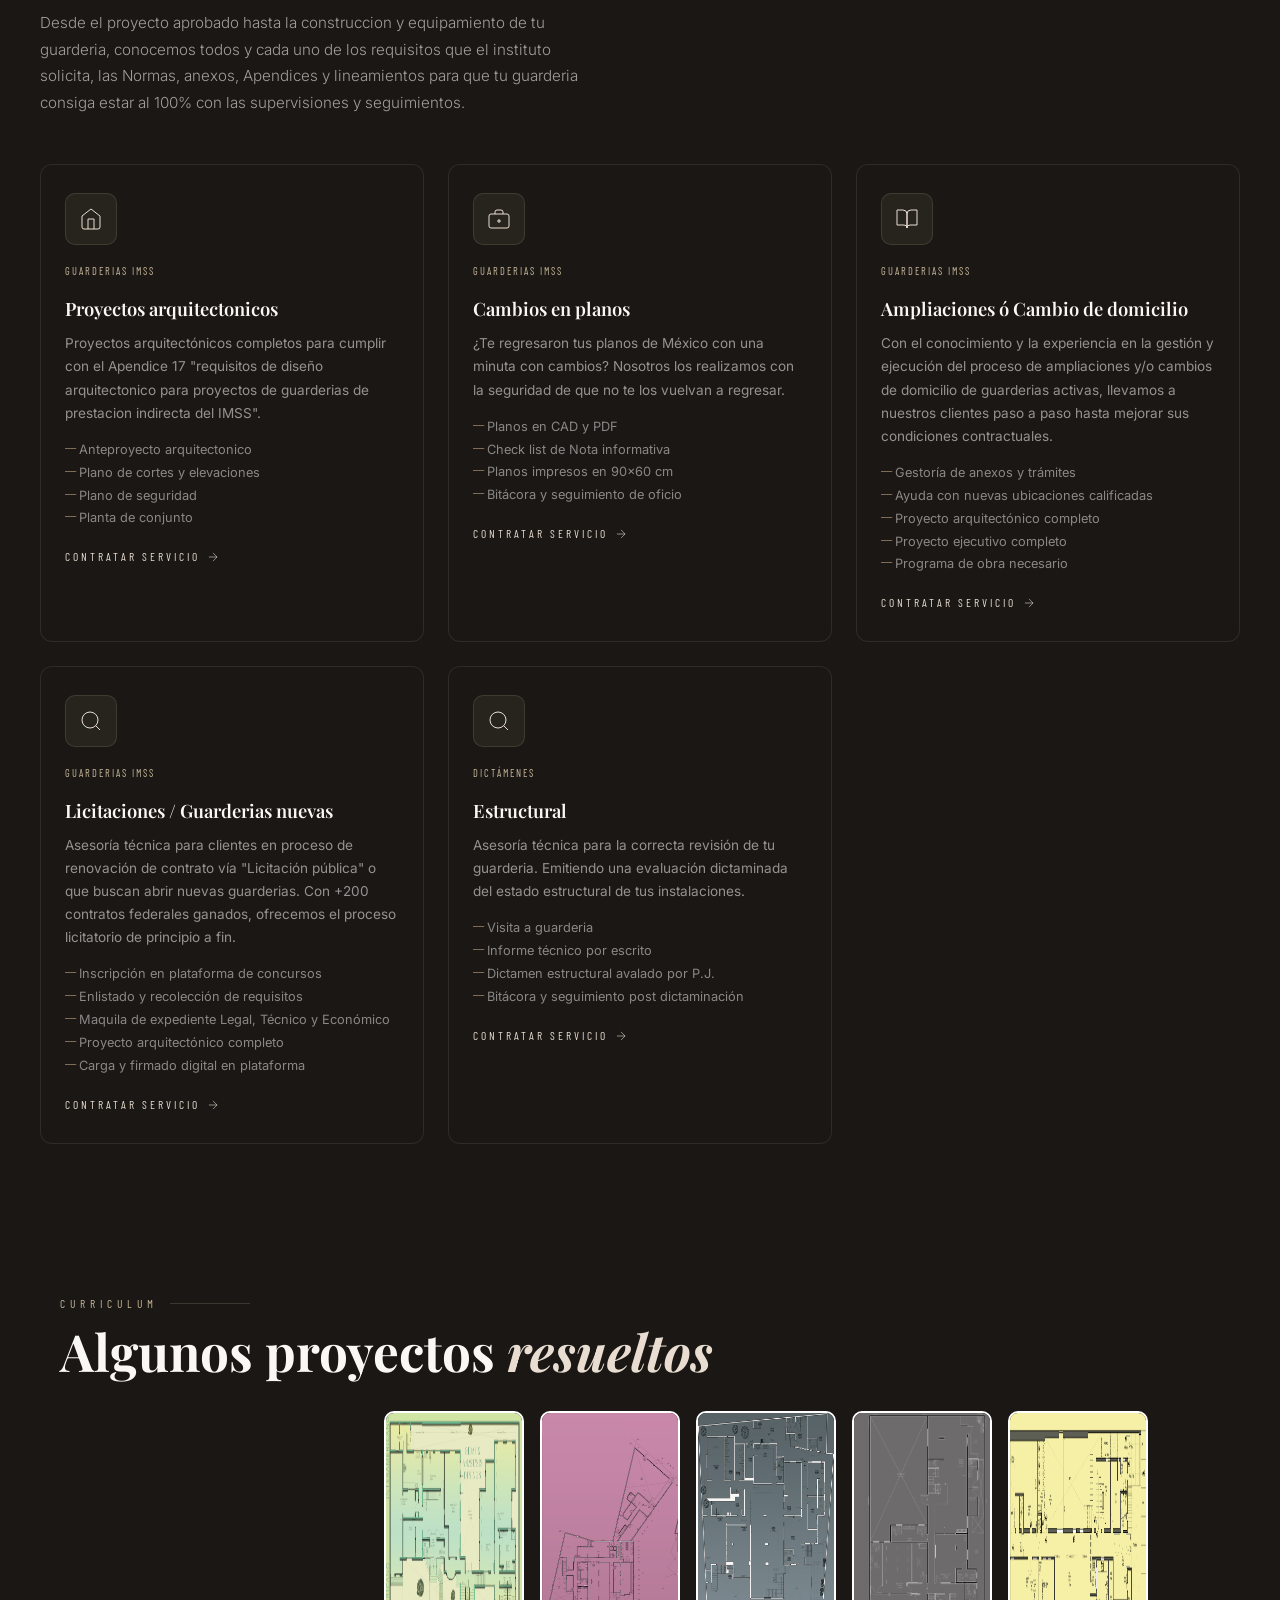
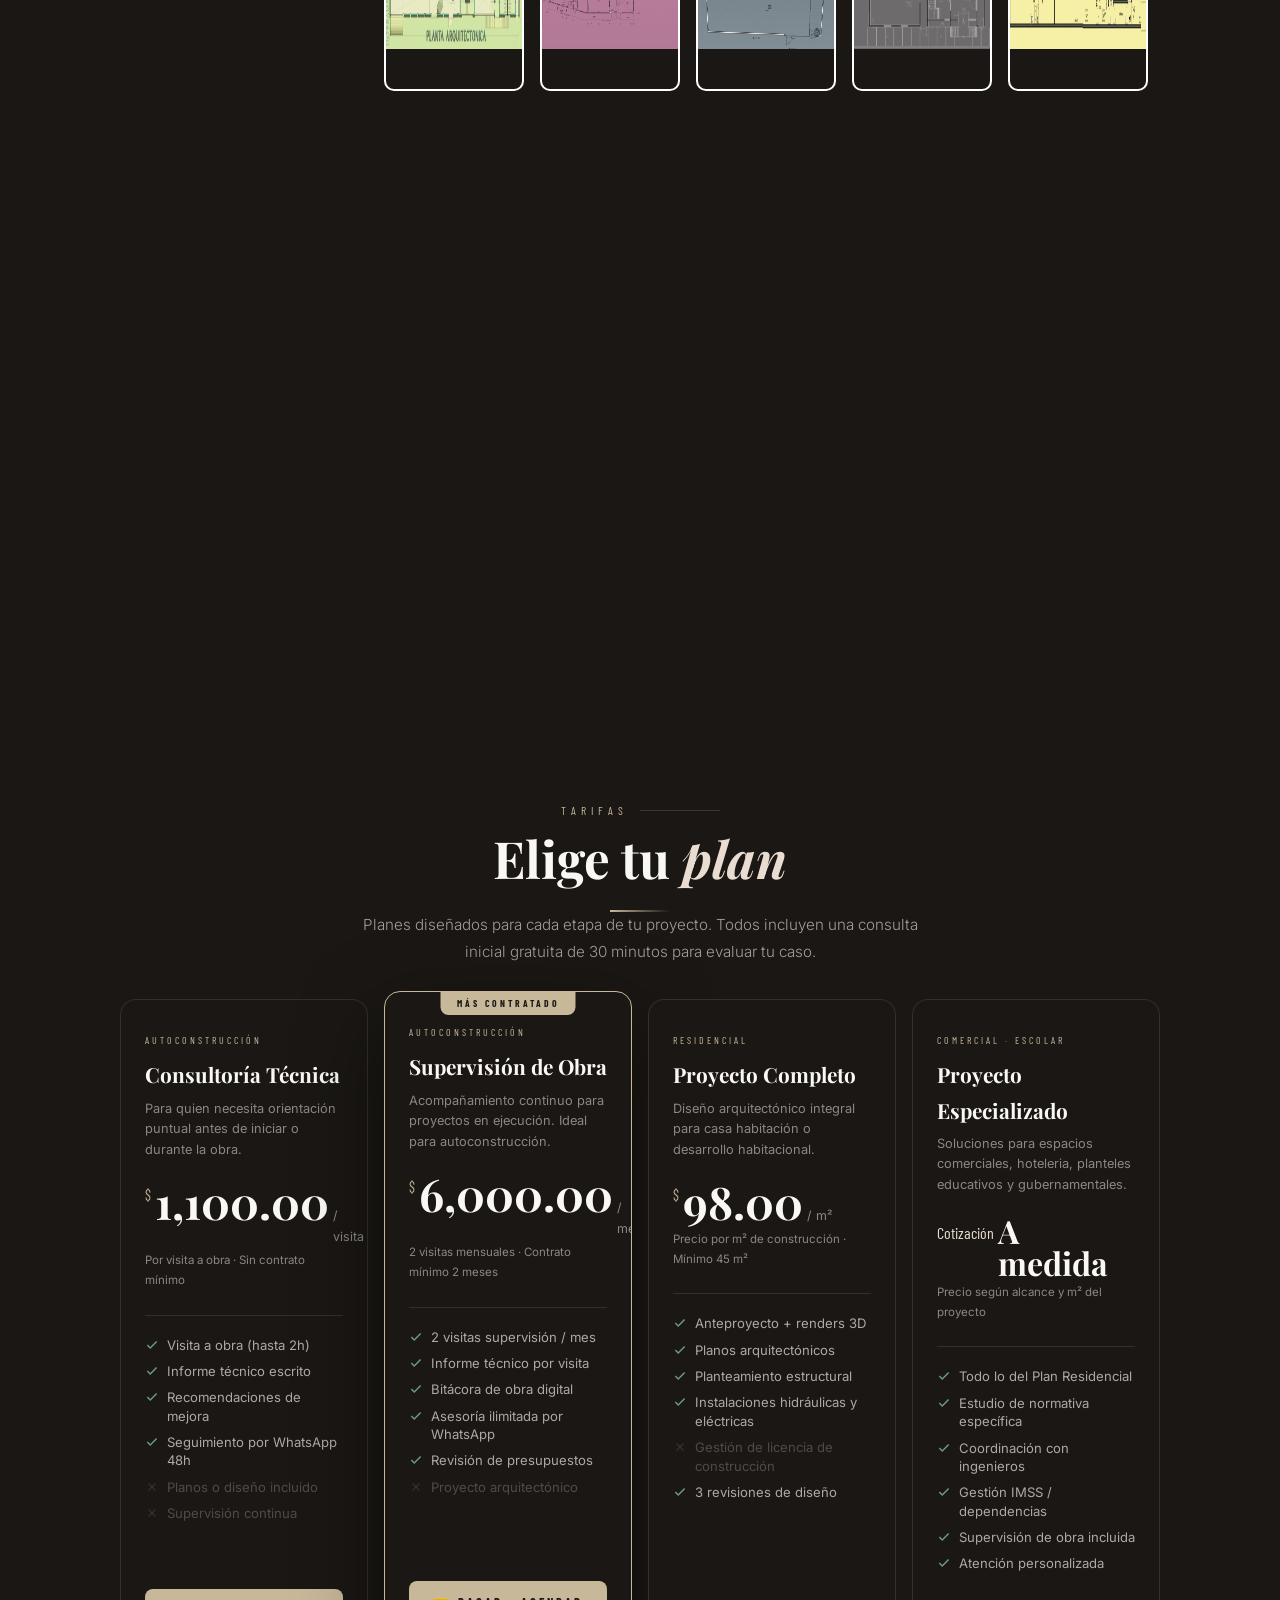
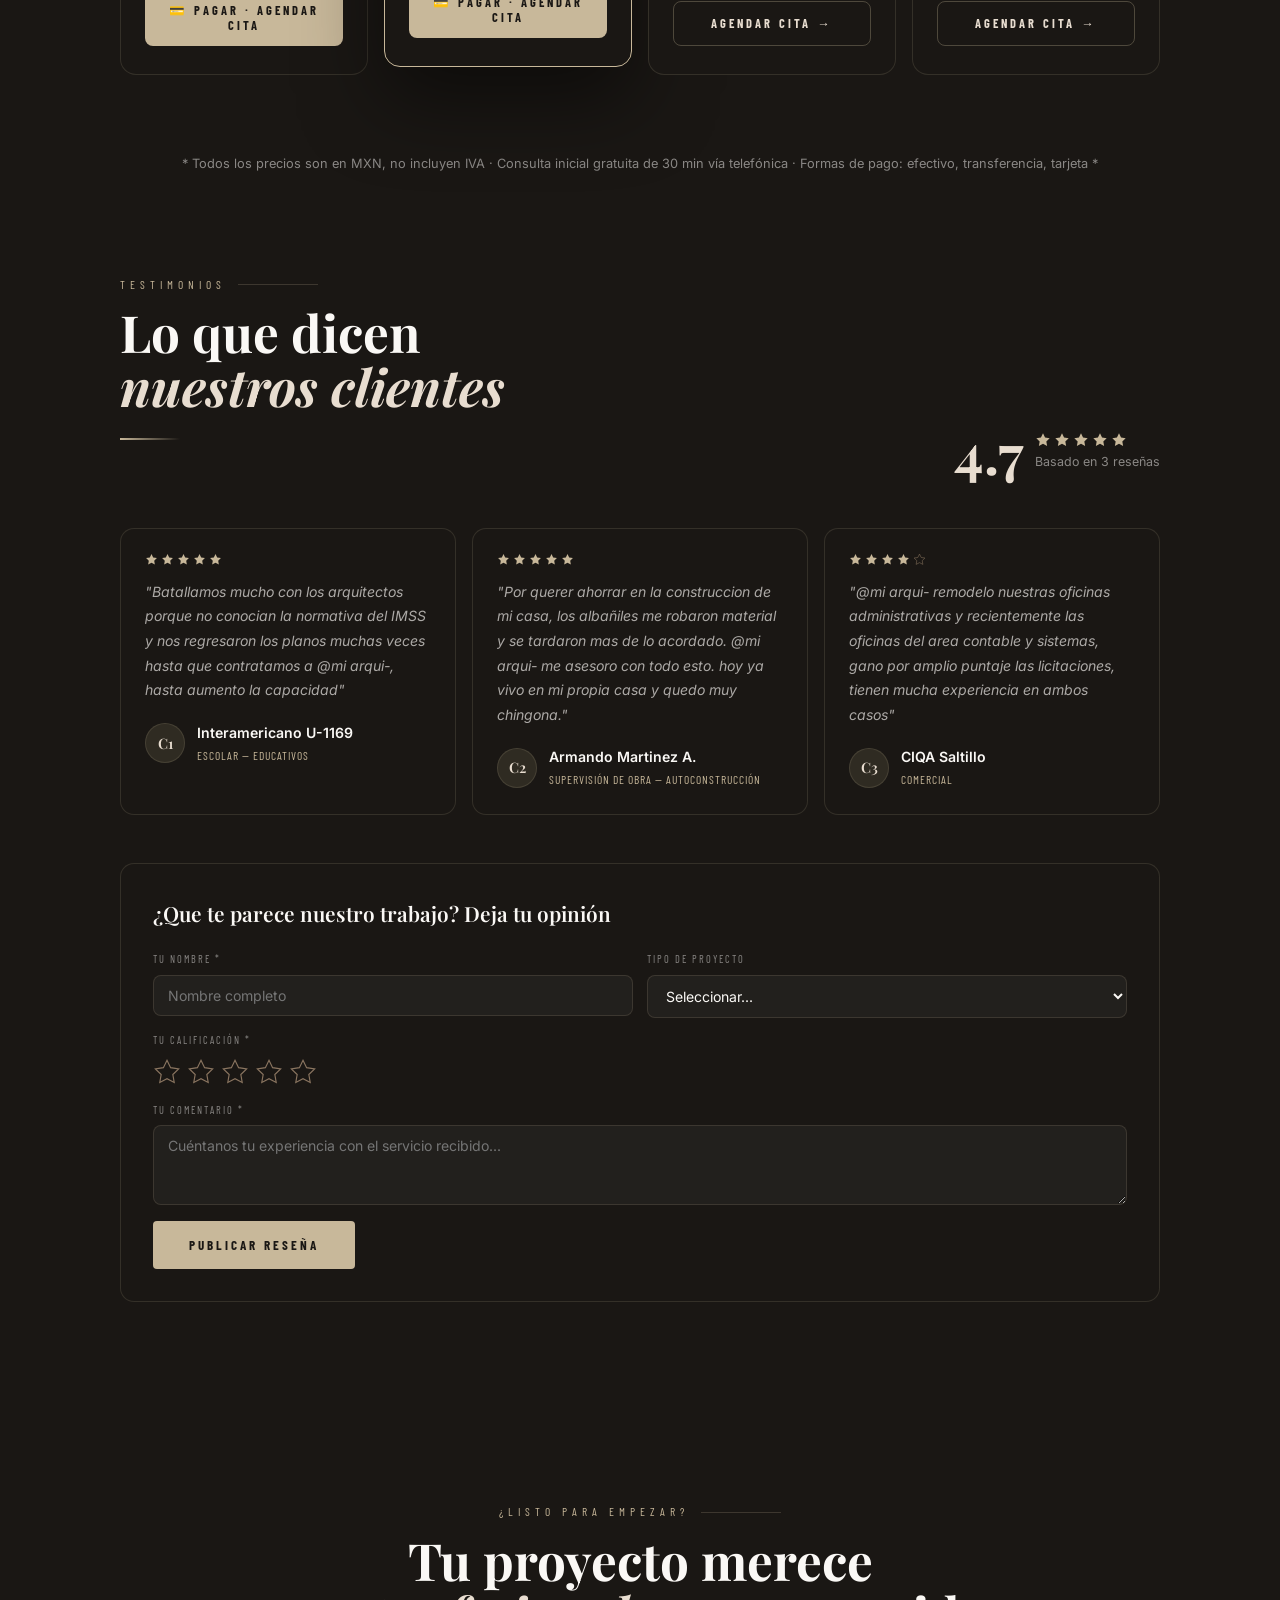
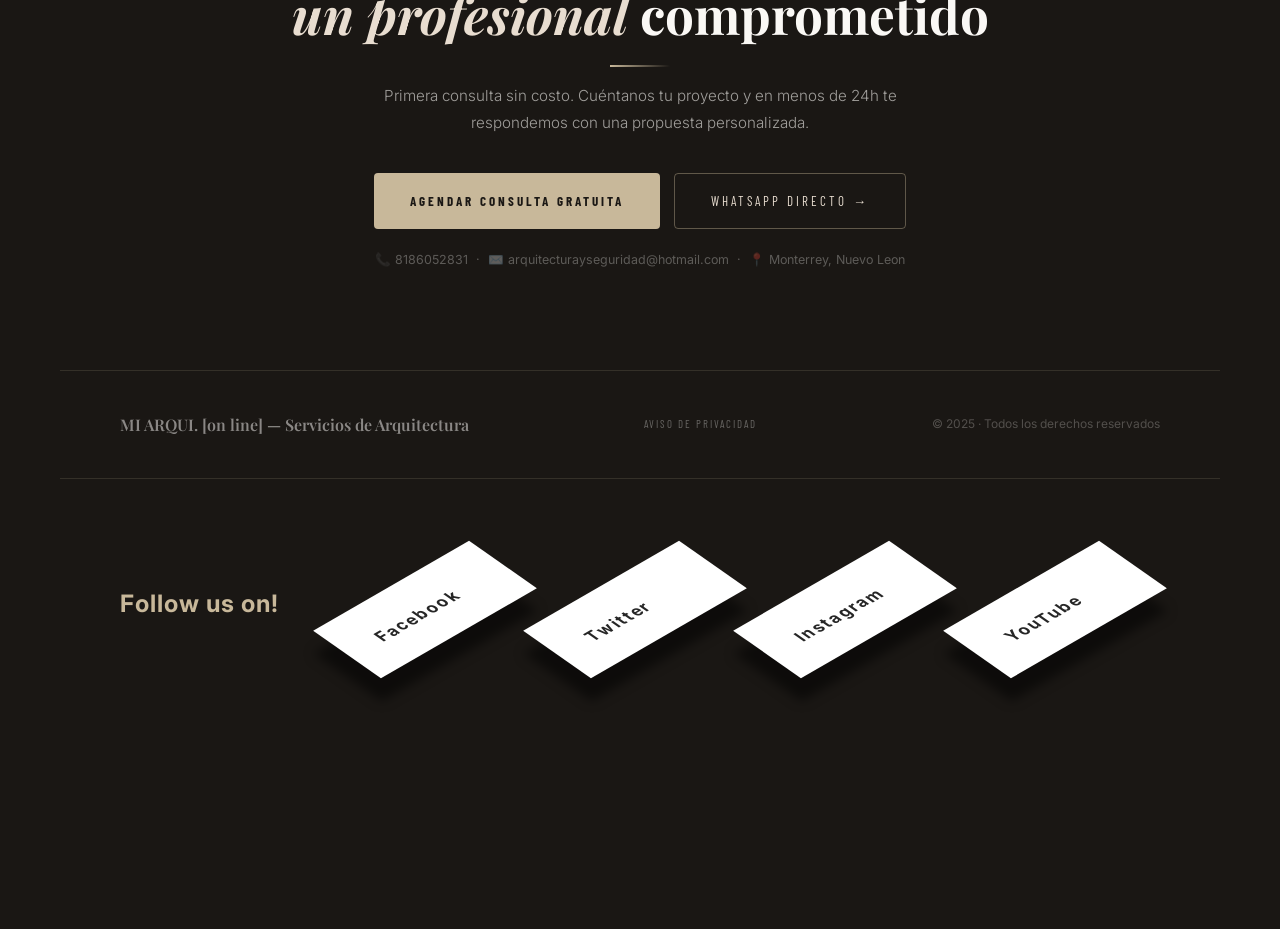
==== commit 8dcb449b: "ajuste de pantalla para celulares y planos responsivos" ====
--- a/index.html
+++ b/index.html
@@ -241,7 +241,7 @@
       <button class="btn-primary" onclick="document.getElementById('planes').scrollIntoView({behavior:'smooth'})">
         Ver Planes de Servicio
       </button>
-      <a class="btn-ghost" href="#obras">Ver Portafolio</a>
+      <a class="btn-ghost" href="#galleryGrid">Ver Portafolio</a>
     </div>
     <div class="hero-stats">
       <div class="hs-item">
--- a/style.css
+++ b/style.css
@@ -540,8 +540,8 @@
 }
 
 /*.gallery-item:first-child .gi-img { 
-  aspect-ratio: 16/9; */
-}
+  aspect-ratio: 16/9;} */
+
 
 /* ── TEXTO FLOTANTE CON EFECTO CINEMÁTICO ── */
 .gi-overlay {
@@ -1390,4 +1390,131 @@
 /* Quitar gradiente del CTA para que no rompa el fondo */
 .cta-final::before {
   display: none;
-}+}
+
+/* ── FIX CALENDARIO — interactividad correcta ── */
+.step-panel {
+  display: none;
+  pointer-events: none;
+}
+.step-panel.active {
+  display: block;
+  pointer-events: all;
+  animation: fadeUp .3s ease;
+}
+
+/* Días del calendario — área de click amplia */
+.cal-day.available {
+  cursor: pointer;
+  user-select: none;
+  -webkit-tap-highlight-color: transparent;
+}
+.cal-day.available:active {
+  transform: scale(.95);
+  background: rgba(200,184,154,.25);
+}
+
+/* Slots de hora */
+.ts-slot.available {
+  cursor: pointer;
+  user-select: none;
+  -webkit-tap-highlight-color: transparent;
+}
+.ts-slot.available:active {
+  transform: scale(.96);
+}
+
+/* Botón confirmar — transición suave al habilitarse */
+#confirmDateBtn {
+  transition: opacity .3s ease, box-shadow .25s;
+}
+
+/* ═══════════════════════════════════════════════════════════
+   FIX MÓVIL — desbordamiento horizontal
+═══════════════════════════════════════════════════════════ */
+
+/* Raíz: nunca permitir scroll horizontal */
+html, body {
+  overflow-x: hidden;
+  max-width: 100%;
+}
+
+/* ── NAV: el principal culpable ── */
+.nav {
+  /* Quitar border y border-radius que causan overflow en fixed */
+  border: none;
+  border-radius: 0;
+  border-bottom: 1px solid rgba(200,184,154,.12);
+
+  /* Padding seguro en móvil */
+  padding: 16px 20px;
+
+  /* Asegurar que no se salga */
+  width: 100%;
+  max-width: 100vw;
+  box-sizing: border-box;
+  left: 0;
+  right: 0;
+}
+
+/* En desktop recuperamos el padding amplio */
+@media (min-width: 901px) {
+  .nav {
+    padding: 20px 60px;
+  }
+  .nav.scrolled {
+    padding: 14px 60px;
+  }
+}
+
+.nav.scrolled {
+  border-radius: 0;
+  border: none;
+  border-bottom: 1px solid var(--border);
+}
+
+/* ── GALERÍA DE PLANOS: width:120% rompe todo ── */
+/*.gallery {
+  width: 100% !important;
+  max-width: 100%;
+  overflow-x: auto;       /* scroll interno si el contenido es ancho */
+ /* box-sizing: border-box;
+  margin: 0;
+  padding: 16px 0 40px; }
+*/
+
+/* ── Cualquier elemento hijo que pudiera sobresalir ── */
+/*#obras .gallery img {
+  flex-shrink: 0;
+}
+
+/* ── Secciones: padding lateral seguro en móvil ── */
+/*@media (max-width: 480px) {
+  .nav {
+    padding: 14px 16px;
+  }*/
+
+  .nav-logo {
+    font-size: 1.05rem;
+  }
+
+  .hero {
+    padding: 100px 16px 60px;
+  }
+/*
+  .video-section,
+  .gallery-section,
+  .services-section,
+  .guarderias-section,
+  .plans-section,
+  .testimonials-section,
+  .cta-final {
+    padding: 60px 16px;
+  }
+
+  .modal {
+    margin: 10px;
+    width: calc(100% - 20px);
+    max-height: 92vh;
+  }
+}*/
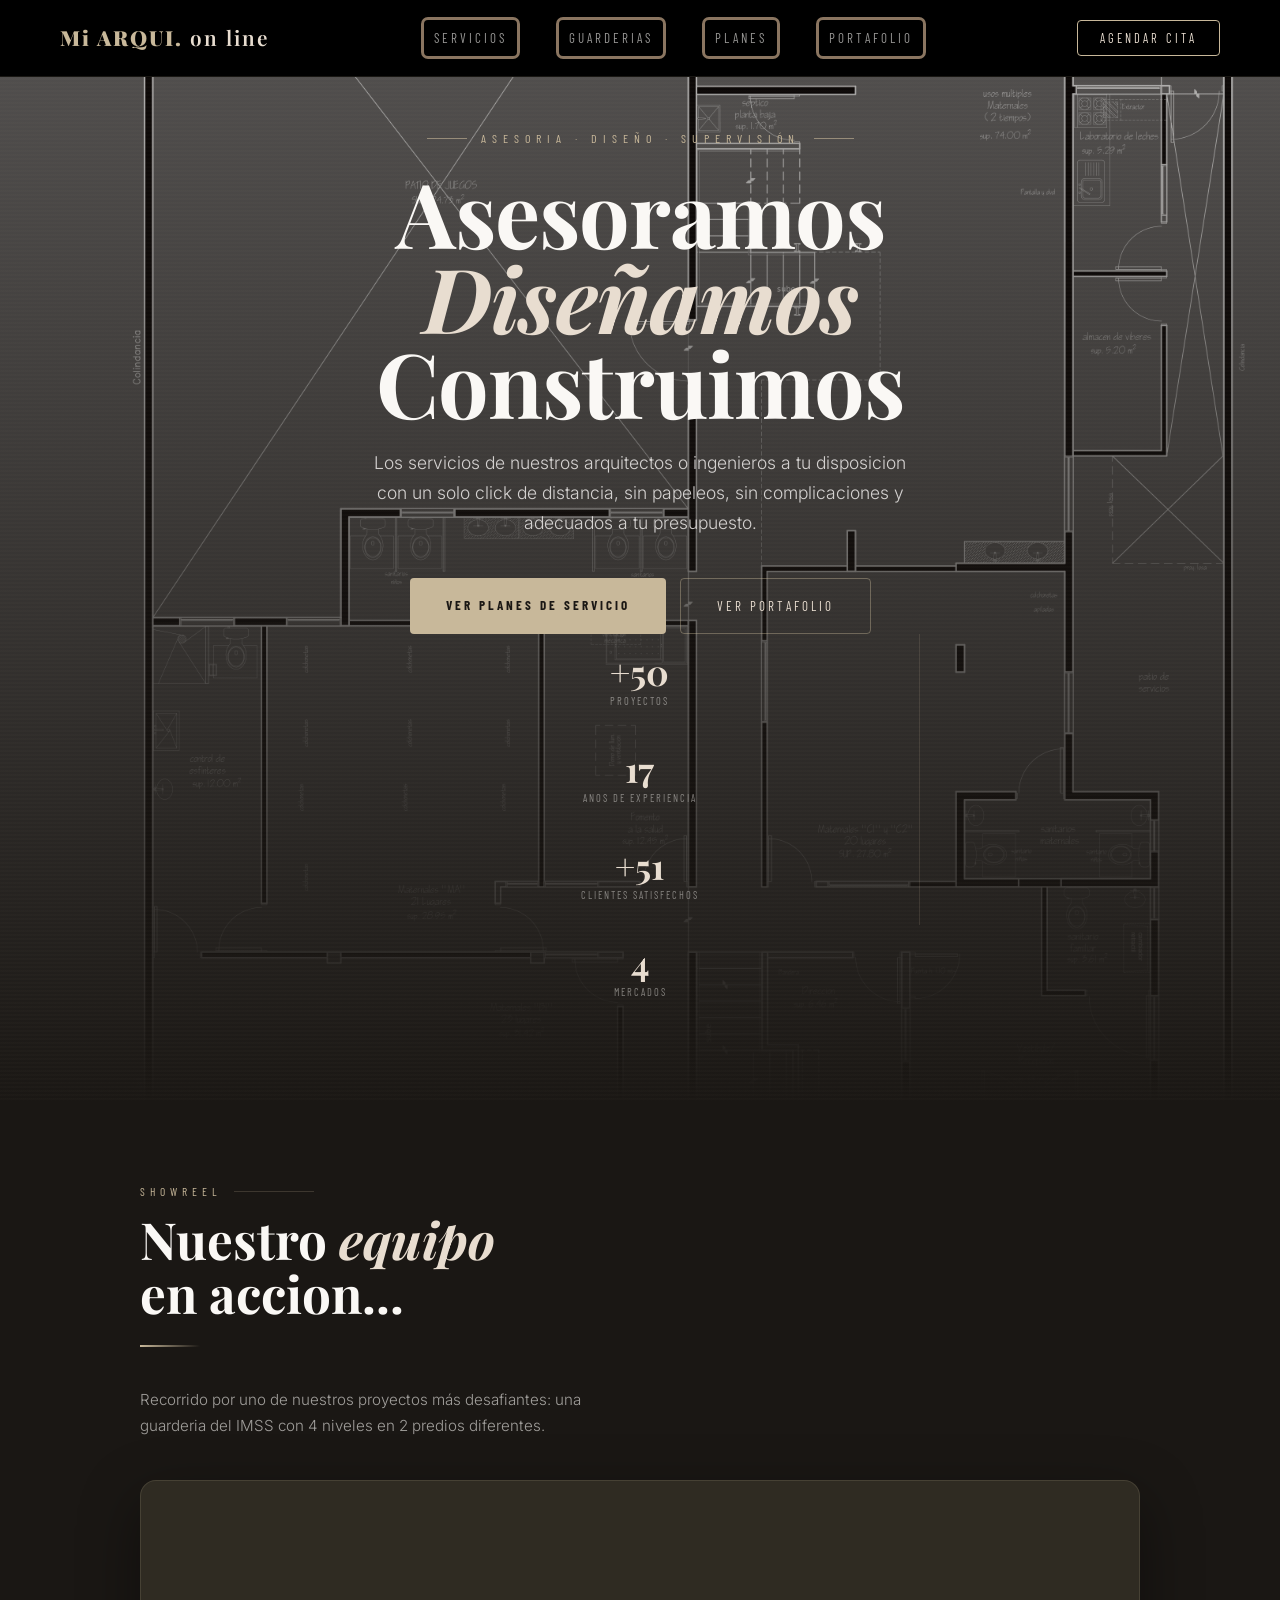
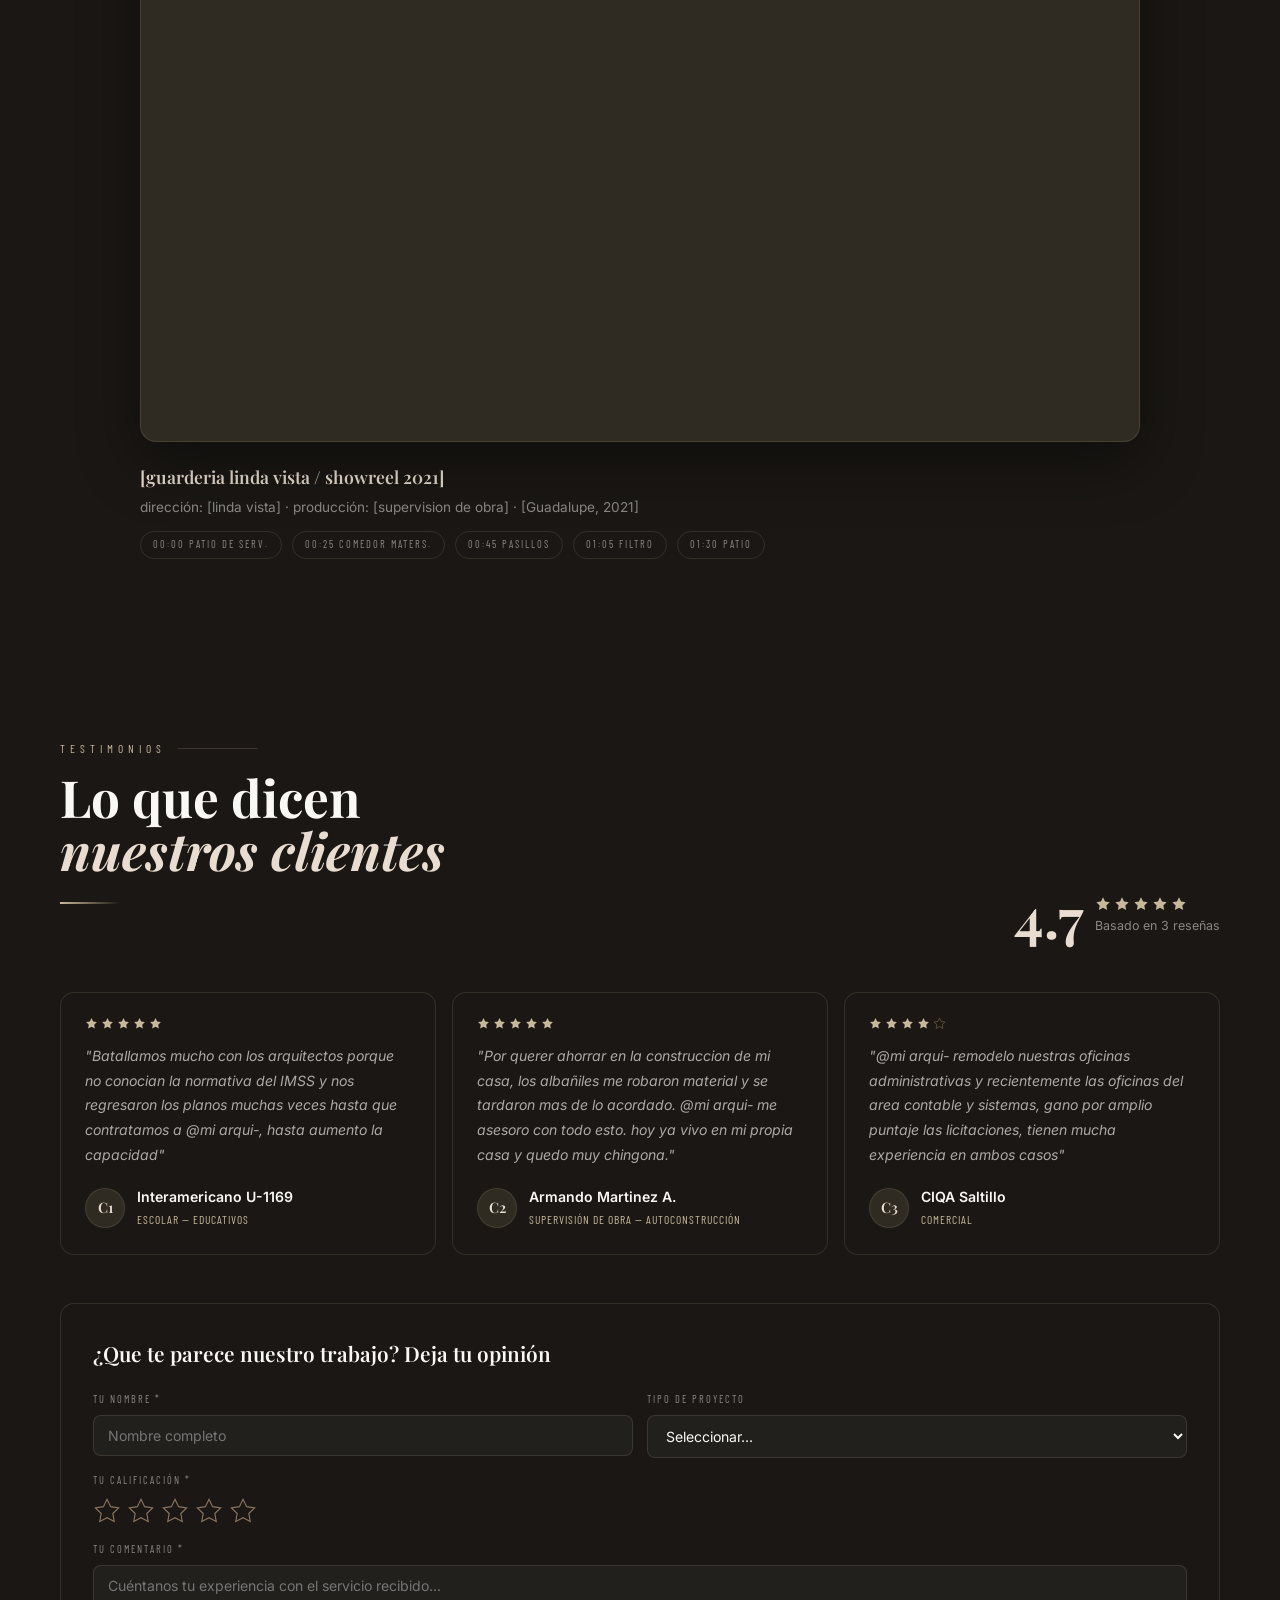
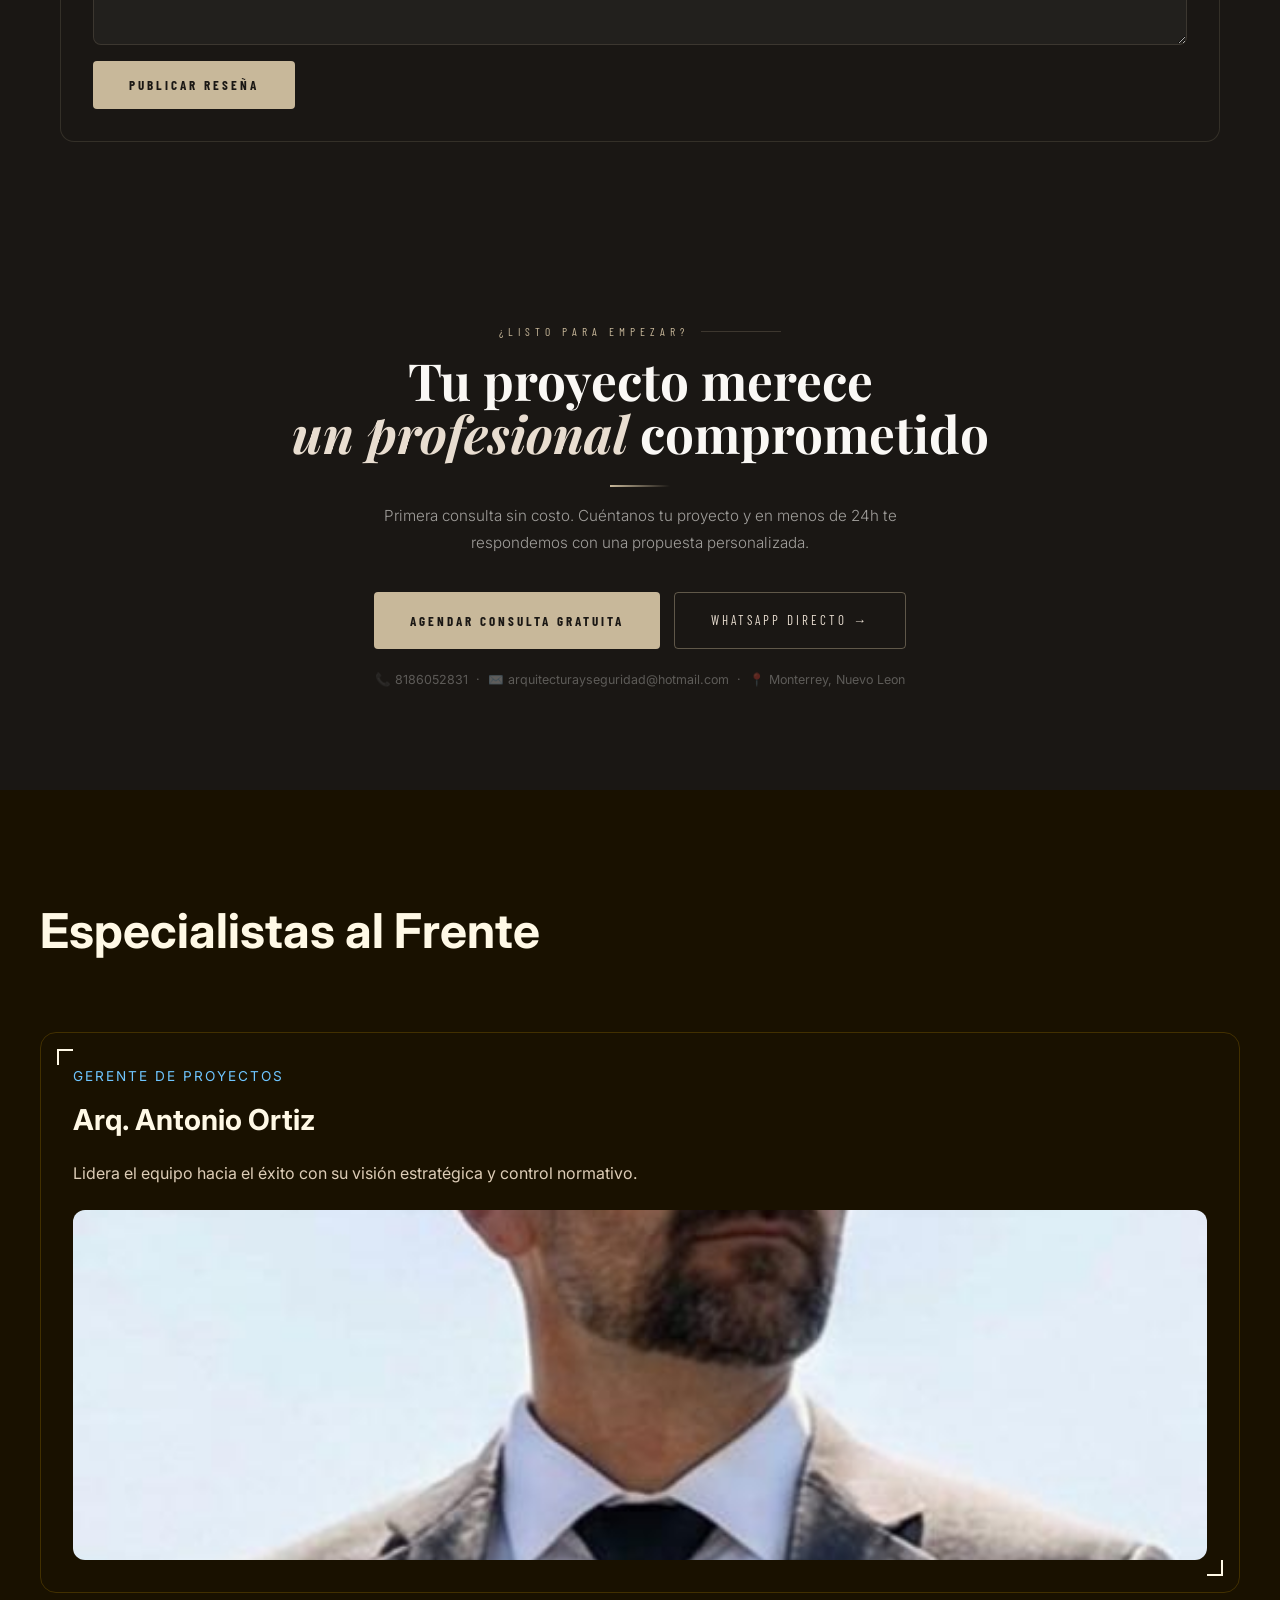
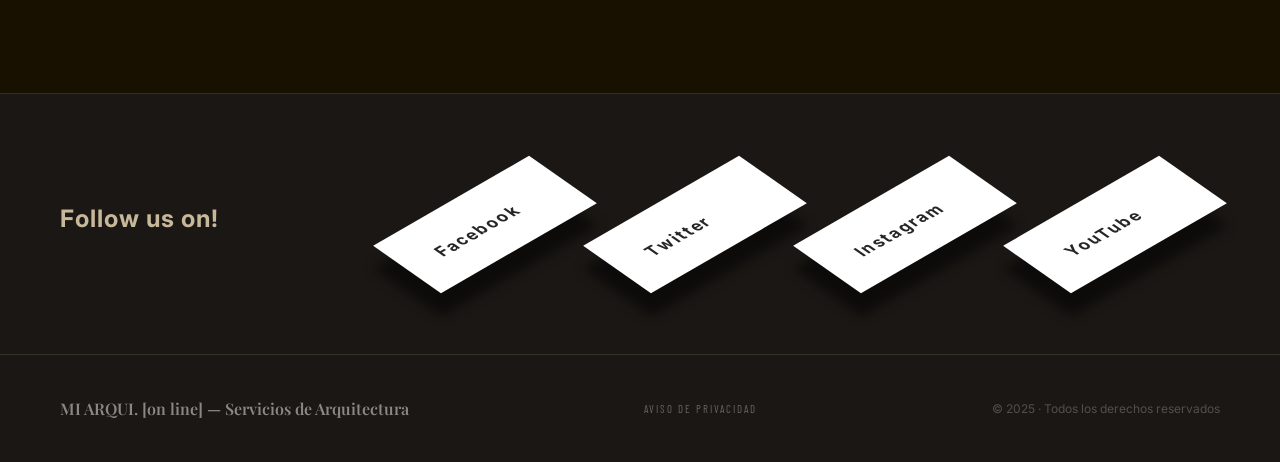
==== commit c127dd00: "arreglo de imagenes y secciones separadas del index" ====
--- a/index.html
+++ b/index.html
@@ -1,5 +1,5 @@
 <!DOCTYPE html>
-<html lang="es">
+<html lang="en">
 <head>
   <meta charset="UTF-8">
   <meta name="viewport" content="width=device-width, initial-scale=1.0">
@@ -22,186 +22,8 @@
 
   <link href="https://fonts.googleapis.com/css2?family=Playfair+Display:wght@400;500;600;700;900&family=Inter:wght@300;400;500;600;700&family=Barlow+Condensed:wght@400;500;600;700;800&display=swap" rel="stylesheet">
   <link rel="stylesheet" href="style.css">
-
-  <style>
-    /* ══════════════════════════════════════════════
-       CORRECCIONES DE CENTRADO Y FONDOS
-    ══════════════════════════════════════════════ */
-
-    /* --- Galería de planos (curriculum) --- */
-    .curriculum-block {
-      max-width: 1200px;
-      margin: 0 auto;
-      padding: 60px 24px 40px;
-      text-align: center;
-    }
-    .curriculum-block .section-eyebrow {
-      justify-content: center;
-    }
-    .gallery {
-      display: flex;
-      flex-wrap: wrap;
-      gap: 16px;
-      justify-content: center;
-      align-items: center;
-      margin-top: 32px;
-    }
-    .gallery img {
-      width: calc(20% - 16px);
-      min-width: 140px;
-      height: 200px;
-      object-fit: cover;
-      border-radius: 8px;
-      display: block;
-    }
-
-    /* --- Galería de obras (portafolio) --- */
-    .gallery-section {
-      background: var(--bg, #0f0e0d);
-    }
-    .gallery-wrapper {
-      max-width: 1200px;
-      margin: 0 auto;
-      padding: 0 24px 60px;
-    }
-    .gallery-header {
-      max-width: 1200px;
-      margin: 0 auto;
-      padding: 60px 24px 32px;
-      display: flex;
-      align-items: flex-end;
-      justify-content: space-between;
-      flex-wrap: wrap;
-      gap: 20px;
-    }
-    .gallery-grid {
-      display: grid;
-      grid-template-columns: repeat(3, 1fr);
-      gap: 16px;
-    }
-    .gallery-item:first-child {
-      grid-column: span 1; /* sin doble columna, grilla limpia de 3 */
-    }
-    @media (max-width: 768px) {
-      .gallery-grid {
-        grid-template-columns: 1fr 1fr;
-      }
-      .gallery img {
-        width: calc(33% - 12px);
-      }
-    }
-    @media (max-width: 480px) {
-      .gallery-grid {
-        grid-template-columns: 1fr;
-      }
-      .gallery img {
-        width: 100%;
-      }
-    }
-
-    /* --- Guarderias section --- */
-    .guarderias-section {
-      background: var(--bg, #0f0e0d);
-      padding: 80px 24px;
-    }
-    .guarderias-intro {
-      max-width: 1200px;
-      margin: 0 auto 48px;
-      display: grid;
-      grid-template-columns: 1fr 1fr;
-      gap: 48px;
-      align-items: start;
-    }
-    .guarderias-grid {
-      max-width: 1200px;
-      margin: 0 auto;
-      display: grid;
-      grid-template-columns: repeat(3, 1fr);
-      gap: 24px;
-    }
-    @media (max-width: 900px) {
-      .guarderias-grid {
-        grid-template-columns: repeat(2, 1fr);
-      }
-      .guarderias-intro {
-        grid-template-columns: 1fr;
-      }
-    }
-    @media (max-width: 600px) {
-      .guarderias-grid {
-        grid-template-columns: 1fr;
-      }
-    }
-
-    /* --- Servicios section --- */
-    .services-section {
-      background: var(--bg, #0f0e0d);
-      padding: 80px 24px;
-    }
-    .services-intro {
-      max-width: 1200px;
-      margin: 0 auto 48px;
-      display: grid;
-      grid-template-columns: 1fr 1fr;
-      gap: 48px;
-      align-items: start;
-    }
-    .services-grid {
-      max-width: 1200px;
-      margin: 0 auto;
-      display: grid;
-      grid-template-columns: repeat(2, 1fr);
-      gap: 24px;
-    }
-    @media (max-width: 700px) {
-      .services-grid {
-        grid-template-columns: 1fr;
-      }
-      .services-intro {
-        grid-template-columns: 1fr;
-      }
-    }
-
-    /* Asegurar que service-card y guarderias-card tengan fondo propio */
-    .service-card,
-    .guarderias-card {
-      background: rgba(200,184,154,.06);
-      border: 1px solid rgba(200,184,154,.12);
-      border-radius: 12px;
-      padding: 28px 24px;
-      cursor: pointer;
-      transition: border-color .25s, transform .2s;
-    }
-    .service-card:hover,
-    .guarderias-card:hover {
-      border-color: rgba(200,184,154,.35);
-      transform: translateY(-3px);
-    }
-
-    /* Badges de servicio */
-    .services-badges {
-      margin-top: 24px;
-      display: flex;
-      gap: 14px;
-      flex-wrap: wrap;
-    }
-    .badge-item {
-      display: flex;
-      align-items: center;
-      gap: 8px;
-      font-size: .82rem;
-      color: var(--stone-l, #c8b89a);
-    }
-
-    /* Gallery CTA */
-    .gallery-cta {
-      text-align: center;
-      margin-top: 40px;
-    }
-  </style>
-</head>
-<body>
-
+  <link rel="stylesheet" href="redes-sociales.css">
+ 
 <!-- ════════════════════════════════════════════════════════════
   NAVIGATION
 ════════════════════════════════════════════════════════════ -->
@@ -210,10 +32,10 @@
     <span>Mi ARQUI.</span> on line
   </a>
   <ul class="nav-links">
-    <li><a href="#servicios">Servicios</a></li>
-    <li><a href="#guarderias">Guarderias</a></li>
-    <li><a href="#planes">Planes</a></li>
-    <li><a href="#obras">Portafolio</a></li>
+    <li><a href="servicios/servicios.html">Servicios</a></li>
+    <li><a href="guarderias/guarderias.html">Guarderias</a></li>
+    <li><a href="planes/planes.html">Planes</a></li>
+    <li><a href="servicios/servicios.html#galleryGrid">Portafolio</a></li>
   </ul>
   <button class="nav-cta" onclick="openModal('Consulta Inicial')">Agendar Cita</button>
   <div class="nav-hamburger" id="hamburger">
@@ -238,11 +60,13 @@
       sin papeleos, sin complicaciones y adecuados a tu presupuesto.
     </p>
     <div class="hero-actions">
-      <button class="btn-primary" onclick="document.getElementById('planes').scrollIntoView({behavior:'smooth'})">
-        Ver Planes de Servicio
+      <a class="btn-primary" href="planes/planes.html">Ver Planes de Servicio </a>
+      <!-- onclick="document.getElementById('/planes').scrollIntoView({behavior:'smooth'})"> -->
+     
       </button>
-      <a class="btn-ghost" href="#galleryGrid">Ver Portafolio</a>
-    </div>
+      <a class="btn-ghost" href="servicios/servicios.html#galleryGrid">Ver Portafolio</a>
+    </div>
+
     <div class="hero-stats">
       <div class="hs-item">
         <span class="hs-num" id="stat-proyectos">+00</span>
@@ -250,7 +74,7 @@
       </div>
       <div class="hs-item">
         <span class="hs-num" id="stat-anos">00</span>
-        <span class="hs-lbl">Años de experiencia</span>
+        <span class="hs-lbl">Anos de experiencia</span>
       </div>
       <div class="hs-item">
         <span class="hs-num" id="stat-clientes">+00</span>
@@ -263,7 +87,9 @@
     </div>
   </div>
 </section>
-
+</head>
+<body>
+  
 <!-- ════════════════════════════════════════════════════════════
   VIDEO CENTRAL
 ════════════════════════════════════════════════════════════ -->
@@ -288,7 +114,7 @@
     <div class="video-caption">
       <div class="vc-text">
         <div class="vc-title">[guarderia linda vista / showreel 2021]</div>
-        <div class="vc-desc">dirección: [linda vista] · producción: [supervision de obra] · [guadalupe, 2021]</div>
+        <div class="vc-desc">dirección: [linda vista] · producción: [supervision de obra] · [Guadalupe, 2021]</div>
       </div>
       <div class="vc-chapters">
         <span class="vcc-item">00:00 patio de serv.</span>
@@ -305,6 +131,7 @@
 <!-- ════════════════════════════════════════════════════════════
   SERVICIOS — ARQUITECTURA Y OBRA CIVIL
 ════════════════════════════════════════════════════════════ -->
+<!--
 <section class="services-section" id="servicios">
 
   <div class="services-intro">
@@ -337,9 +164,11 @@
   </div>
 
   <!-- Tarjetas de servicios generales — grid de 2 columnas -->
+   <!--
   <div class="services-grid">
 
     <!-- Servicio 1: Residencial -->
+     <!--
     <div class="service-card" onclick="openModal('Diseño Residencial')">
       <div class="sc-icon">
         <svg viewBox="0 0 24 24"><path d="M3 9l9-7 9 7v11a2 2 0 01-2 2H5a2 2 0 01-2-2z"/><polyline points="9 22 9 12 15 12 15 22"/></svg>
@@ -363,6 +192,7 @@
     </div>
 
     <!-- Servicio 2: Comercial -->
+     <!--
     <div class="service-card" onclick="openModal('Proyecto Comercial')">
       <div class="sc-icon">
         <svg viewBox="0 0 24 24"><rect x="2" y="7" width="20" height="14" rx="2"/><path d="M16 7V5a2 2 0 00-2-2h-4a2 2 0 00-2 2v2"/><line x1="12" y1="12" x2="12" y2="16"/><line x1="10" y1="14" x2="14" y2="14"/></svg>
@@ -386,6 +216,7 @@
     </div>
 
     <!-- Servicio 3: Escolar -->
+     <!--
     <div class="service-card" onclick="openModal('Diseño Escolar')">
       <div class="sc-icon">
         <svg viewBox="0 0 24 24"><path d="M2 3h6a4 4 0 014 4v14a3 3 0 00-3-3H2z"/><path d="M22 3h-6a4 4 0 00-4 4v14a3 3 0 013-3h7z"/></svg>
@@ -409,6 +240,7 @@
     </div>
 
     <!-- Servicio 4: Supervisión -->
+     <!--
     <div class="service-card" onclick="openModal('Supervisión de Obra')">
       <div class="sc-icon">
         <svg viewBox="0 0 24 24"><circle cx="11" cy="11" r="8"/><line x1="21" y1="21" x2="16.65" y2="16.65"/></svg>
@@ -432,7 +264,7 @@
     </div>
 
   </div><!-- /services-grid -->
-
+<!--
 </section><!-- /services-section -->
 
 <!-- ════════════════════════════════════════════════════════════
@@ -441,6 +273,7 @@
 
 
   <!-- Encabezado del portafolio de obras -->
+   <!--
   <div class="gallery-header">
     <div>
       <div class="section-eyebrow">Portafolio</div>
@@ -456,13 +289,15 @@
   </div>
 
   <!-- Cuadrícula de obras -->
+   <!--
   <div class="gallery-wrapper">
     <div class="gallery-grid" id="galleryGrid">
 
       <!-- OBRA 1 -->
+       <!--
       <div class="gallery-item" data-category="comerciales">
         <div class="gi-img">
-          <img src="img/5-eventos-cumbres.webp" alt="Salon de eventos Lozano">
+          <img src="img/webp/5 eventos cumbres.png" alt="Salon de eventos Lozano">
         </div>
         <div class="gi-overlay">
           <div class="gi-category">Comerciales</div>
@@ -472,9 +307,10 @@
       </div>
 
       <!-- OBRA 2 -->
+       <!--
       <div class="gallery-item" data-category="educativos">
         <div class="gi-img">
-          <img src="img/3-educando-aprende.webp" alt="Guarderia IMSS">
+          <img src="img/webp/3 educando aprende .png" alt="Guarderia IMSS">
         </div>
         <div class="gi-overlay">
           <div class="gi-category">Educativos</div>
@@ -484,9 +320,10 @@
       </div>
 
       <!-- OBRA 3 -->
+       <!--
       <div class="gallery-item" data-category="educativos">
         <div class="gi-img">
-          <img src="img/4-naha-escobedo.webp" alt="NAHA Colegio">
+          <img src="img/webp/4 naha escobedo.png" alt="NAHA Colegio">
         </div>
         <div class="gi-overlay">
           <div class="gi-category">Educativos</div>
@@ -496,9 +333,10 @@
       </div>
 
       <!-- OBRA 4 -->
+       <!--
       <div class="gallery-item" data-category="comerciales">
         <div class="gi-img">
-          <img src="img/8-oficinas-CIQA.webp" alt="Oficinas CIQA 2023">
+          <img src="img/webp/8 oficinas CIQA.png" alt="Oficinas CIQA 2023">
         </div>
         <div class="gi-overlay">
           <div class="gi-category">Comerciales</div>
@@ -508,9 +346,10 @@
       </div>
 
       <!-- OBRA 5 -->
+       <!--
       <div class="gallery-item" data-category="educativos">
         <div class="gi-img">
-          <img src="img/7-Estancias-EPIM.webp" alt="Guarderia IMSS EPIM">
+          <img src="img/webp/7 Estancias EPIM.png" alt="Guarderia IMSS EPIM">
         </div>
         <div class="gi-overlay">
           <div class="gi-category">Educativos</div>
@@ -518,11 +357,13 @@
           <div class="gi-location">Guadalupe, Nuevo Leon · 2021</div>
         </div>
       </div>
+      -->
 
       <!-- OBRA 6 -->
+       <!--
       <div class="gallery-item" data-category="comerciales">
         <div class="gi-img">
-          <img src="img/6-torre-411.webp" alt="Torre 411">
+          <img src="img/webp/6 torre 411.png" alt="Torre 411">
         </div>
         <div class="gi-overlay">
           <div class="gi-category">Comerciales</div>
@@ -532,7 +373,7 @@
       </div>
 
     </div><!-- /gallery-grid -->
-
+<!--
     <div class="gallery-cta">
       <a href="https://wa.me/528186052831?text=Hola,%20vi%20tu%20informacion%20en%20Mi%20Arqui%20on%20line%20y%20me%20gustaría%20solicitar%20un%20portafolio%20completo%20de%20proyectos."
          target="_blank"
@@ -543,13 +384,14 @@
     </div>
 
   </div><!-- /gallery-wrapper -->
-
+<!--
 </section><!-- /gallery-section -->
 
 
 <!-- ════════════════════════════════════════════════════════════
   SERVICIOS-GUARDERIAS IMSS
 ════════════════════════════════════════════════════════════ -->
+<!--
 <section class="guarderias-section" id="guarderias">
 
   <div class="guarderias-intro">
@@ -583,9 +425,12 @@
   </div>
 
   <!-- Tarjetas de guarderias — 5 tarjetas en grid de 3 columnas -->
+   <!--
   <div class="guarderias-grid">
 
+    
     <!-- Tarjeta 1 -->
+     <!--
     <div class="guarderias-card" onclick="openModal('Proyectos Arquitectonicos IMSS')">
       <div class="sc-icon">
         <svg viewBox="0 0 24 24"><path d="M3 9l9-7 9 7v11a2 2 0 01-2 2H5a2 2 0 01-2-2z"/><polyline points="9 22 9 12 15 12 15 22"/></svg>
@@ -608,6 +453,7 @@
     </div>
 
     <!-- Tarjeta 2 -->
+     <!--
     <div class="guarderias-card" onclick="openModal('Cambios en Planos')">
       <div class="sc-icon">
         <svg viewBox="0 0 24 24"><rect x="2" y="7" width="20" height="14" rx="2"/><path d="M16 7V5a2 2 0 00-2-2h-4a2 2 0 00-2 2v2"/><line x1="12" y1="12" x2="12" y2="16"/><line x1="10" y1="14" x2="14" y2="14"/></svg>
@@ -630,6 +476,7 @@
     </div>
 
     <!-- Tarjeta 3 -->
+     <!--
     <div class="guarderias-card" onclick="openModal('Ampliaciones o Cambio de domicilio')">
       <div class="sc-icon">
         <svg viewBox="0 0 24 24"><path d="M2 3h6a4 4 0 014 4v14a3 3 0 00-3-3H2z"/><path d="M22 3h-6a4 4 0 00-4 4v14a3 3 0 013-3h7z"/></svg>
@@ -653,6 +500,7 @@
     </div>
 
     <!-- Tarjeta 4 -->
+     <!--
     <div class="guarderias-card" onclick="openModal('Licitaciones / Guarderias nuevas')">
       <div class="sc-icon">
         <svg viewBox="0 0 24 24"><circle cx="11" cy="11" r="8"/><line x1="21" y1="21" x2="16.65" y2="16.65"/></svg>
@@ -676,6 +524,7 @@
     </div>
 
     <!-- Tarjeta 5 -->
+     <!--
     <div class="guarderias-card" onclick="openModal('Dictamen Estructural')">
       <div class="sc-icon">
         <svg viewBox="0 0 24 24"><circle cx="11" cy="11" r="8"/><line x1="21" y1="21" x2="16.65" y2="16.65"/></svg>
@@ -697,15 +546,17 @@
       </div>
     </div>
 
+    -->
+<!--
   </div><!-- /guarderias-grid -->
-
+<!--
 </section><!-- /guarderias-section -->
 
 
 <!-- ════════════════════════════════════════════════════════════
   GALERÍA — CURRICULUM (planos)
 ════════════════════════════════════════════════════════════ -->
-
+<!--
 <section class="gallery-section" id="obras">
 
 <div>
@@ -716,28 +567,29 @@
       <h2 class="section-title"> Algunos proyectos <em>resueltos</em></h2>
     </div>
   
-    <body>
+    
 
     <div class="gallery">
       
-      <img src="img/planos/U-1169.webp" alt="Interamericano">
-      <img src="img/planos/U-1657.webp" alt="Kant celeste">
-      <img src="img/planos/U-439.webp"  alt="Psicoeducativo Huinala">
+      <img src="img/webp/INTERAMERICANO planta baja.png" alt="Interamericano">
+      <img src="img/webp/KANT 440 planta baja.png" alt="Kant celeste">
+      <img src="img/planos/U-351.png"  alt="Psicoeducativo Huinala">
       <img src="img/planos/U-774.webp"  alt="Alegres dias">
-      <img src="img/planos/U-351.webp"  alt="Baby care">
+      <img src="img/webp/PSICOEDUCATIVO HUINALA planta baja.png"  alt="Baby care">
     
 
-    </body>
+    
  </div>
 
 
 <section class="gallery-section" id="obras"></section> 
-
+-->
 
 
 <!-- ════════════════════════════════════════════════════════════
   PLANES / MEMBRESÍAS
 ════════════════════════════════════════════════════════════ -->
+<!--
 <section class="plans-section" id="planes">
 
   <div class="plans-intro">
@@ -751,8 +603,9 @@
   </div>
 
   <div class="plans-grid">
-
+-->
     <!-- Plan 1: Consultoría -->
+     <!--
     <div class="plan-card">
       <div class="plan-market">Autoconstrucción</div>
       <div class="plan-name">Consultoría Técnica</div>
@@ -796,8 +649,9 @@
     💳 Pagar · Agendar Cita
   </button>
   </div>
-
+-->
     <!-- Plan 2: Supervisión (DESTACADO) -->
+     <!--
     <div class="plan-card featured">
       <div class="plan-popular">MÁS CONTRATADO</div>
       <div class="plan-market">Autoconstrucción</div>
@@ -842,7 +696,9 @@
     💳 Pagar · Agendar Cita
   </button>
   </div>
+  -->
     <!-- Plan 3: Proyecto Residencial Completo -->
+     <!--
     <div class="plan-card">
       <div class="plan-market">Residencial</div>
       <div class="plan-name">Proyecto Completo</div>
@@ -886,8 +742,9 @@
     Agendar Cita →
   </button>
     </div>
-
+-->
     <!-- Plan 4: Especializado -->
+     <!--
     <div class="plan-card">
       <div class="plan-market">Comercial · Escolar</div>
       <div class="plan-name">Proyecto Especializado</div>
@@ -930,16 +787,17 @@
     Agendar Cita →
   </button>
    
- </div><!-- /plans-grid -->
+   
+ </div>--><!-- /plans-grid -->
+ 
 </section><!-- /plans-section -->
- 
-
+
+<!--
   <p class="plans-note">
     * Todos los precios son en MXN, no incluyen IVA · Consulta inicial gratuita de 30 min vía telefónica ·
     Formas de pago: efectivo, transferencia, tarjeta *
   </p>
-
- 
+  -->
 
 <!-- ════════════════════════════════════════════════════════════
   TESTIMONIOS
@@ -1044,20 +902,43 @@
   </div>
 </section>
 
-
-<!-- ════════════════════════════════════════════════════════════
-  FOOTER
-════════════════════════════════════════════════════════════ -->
-<footer class="footer">
-  <div class="footer-logo">MI ARQUI. [on line] — Servicios de Arquitectura</div>
-  <div class="footer-links">
-   
-    <a href="#">Aviso de privacidad</a>
-  </div>
-  <div class="footer-copy">
-    © 2025 · Todos los derechos reservados
-  </div>
-</footer>
+<section class="people01-section" id="equipo">
+    <div class="people-container">
+        
+        <div class="title-wrapper">
+            <div class="title-wrap">
+                <h2 class="mbr-section-title">Especialistas al Frente</h2>
+            </div>
+        </div>
+
+        <div class="items-wrap">
+            
+            <div class="item-card">
+                <div class="item-wrapper">
+                    <div class="corner-wrap corner_1"></div>
+                    <div class="corner-wrap corner_2"></div>
+                    
+                    <div class="text-box">
+                        <p class="item-role">Gerente de Proyectos</p>
+                        <h4 class="item-title">Arq. Antonio Ortiz</h4>
+                        <p class="item-text">Lidera el equipo hacia el éxito con su visión estratégica y control normativo.</p>
+                    </div>
+                    
+                    <div class="image-wrapper">
+                        <div class="item-img">
+                            <img src="img/me.jpg" alt="Arq. pacho - Mi Arqui">
+                        </div>
+                        <div class="mbr-section-btn">
+                            <a class="btn-card-action" href="#contacto">Saber Más</a>
+                        </div>
+                    </div>
+                </div>
+            </div>
+
+            </div>
+    </div>
+    
+</section>
 
 
 <!-- ════════════════════════════════════════════════════════════
@@ -1277,11 +1158,7 @@
   </div><!-- /modal -->
 </div><!-- /modal-overlay -->
 
-<script src="app.js"></script>
-</body>
-
-
-<link rel="stylesheet" href="redes sociales.css">
+
 <footer class="main-footer">
   <div class="footer-container">
     
@@ -1294,7 +1171,7 @@
       <ul class="ul">
         
         <li>
-          <a href="https://www.facebook.com/TU_PERFIL" target="_blank" rel="noopener noreferrer">
+          <a href="https://www.facebook.com/profile.php?id=100064347895457" target="_blank" rel="noopener noreferrer">
             <i class="fa fa-facebook" aria-hidden="true"></i>
             <span>Facebook</span>
           </a>
@@ -1326,4 +1203,206 @@
 
   </div>
 </footer>
+
+<!-- ════════════════════════════════════════════════════════════
+  FOOTER
+════════════════════════════════════════════════════════════ -->
+<footer class="footer">
+  <div class="footer-logo">MI ARQUI. [on line] — Servicios de Arquitectura</div>
+  <div class="footer-links">
+   
+    <a href="#">Aviso de privacidad</a>
+  </div>
+  <div class="footer-copy">
+    © 2025 · Todos los derechos reservados
+  </div>
+</footer>
+
+<!--
+ <style>
+    /* ══════════════════════════════════════════════
+       CORRECCIONES DE CENTRADO Y FONDOS
+    ══════════════════════════════════════════════ */
+
+    /* --- Galería de planos (curriculum) --- */
+    .curriculum-block {
+      max-width: 1200px;
+      margin: 0 auto;
+      padding: 60px 24px 40px;
+      text-align: center;
+    }
+    .curriculum-block .section-eyebrow {
+      justify-content: center;
+    }
+    .gallery {
+      display: flex;
+      flex-wrap: wrap;
+      gap: 16px;
+      justify-content: center;
+      align-items: center;
+      margin-top: 32px;
+    }
+    .gallery img {
+      width: calc(20% - 16px);
+      min-width: 140px;
+      height: 200px;
+      object-fit: cover;
+      border-radius: 8px;
+      display: block;
+    }
+
+    /* --- Galería de obras (portafolio) --- */
+    .gallery-section {
+      background: var(--bg, #0f0e0d);
+    }
+    .gallery-wrapper {
+      max-width: 1200px;
+      margin: 0 auto;
+      padding: 0 24px 60px;
+    }
+    .gallery-header {
+      max-width: 1200px;
+      margin: 0 auto;
+      padding: 60px 24px 32px;
+      display: flex;
+      align-items: flex-end;
+      justify-content: space-between;
+      flex-wrap: wrap;
+      gap: 20px;
+    }
+    .gallery-grid {
+      display: grid;
+      grid-template-columns: repeat(3, 1fr);
+      gap: 16px;
+    }
+    .gallery-item:first-child {
+      grid-column: span 1; /* sin doble columna, grilla limpia de 3 */
+    }
+    @media (max-width: 768px) {
+      .gallery-grid {
+        grid-template-columns: 1fr 1fr;
+      }
+      .gallery img {
+        width: calc(33% - 12px);
+      }
+    }
+    @media (max-width: 480px) {
+      .gallery-grid {
+        grid-template-columns: 1fr;
+      }
+      .gallery img {
+        width: 100%;
+      }
+    }
+
+    /* --- Guarderias section --- */
+    .guarderias-section {
+      background: var(--bg, #0f0e0d);
+      padding: 80px 24px;
+    }
+    .guarderias-intro {
+      max-width: 1200px;
+      margin: 0 auto 48px;
+      display: grid;
+      grid-template-columns: 1fr 1fr;
+      gap: 48px;
+      align-items: start;
+    }
+    .guarderias-grid {
+      max-width: 1200px;
+      margin: 0 auto;
+      display: grid;
+      grid-template-columns: repeat(3, 1fr);
+      gap: 24px;
+    }
+    @media (max-width: 900px) {
+      .guarderias-grid {
+        grid-template-columns: repeat(2, 1fr);
+      }
+      .guarderias-intro {
+        grid-template-columns: 1fr;
+      }
+    }
+    @media (max-width: 600px) {
+      .guarderias-grid {
+        grid-template-columns: 1fr;
+      }
+    }
+
+    /* --- Servicios section --- */
+    .services-section {
+      background: var(--bg, #0f0e0d);
+      padding: 80px 24px;
+    }
+    .services-intro {
+      max-width: 1200px;
+      margin: 0 auto 48px;
+      display: grid;
+      grid-template-columns: 1fr 1fr;
+      gap: 48px;
+      align-items: start;
+    }
+    .services-grid {
+      max-width: 1200px;
+      margin: 0 auto;
+      display: grid;
+      grid-template-columns: repeat(2, 1fr);
+      gap: 24px;
+    }
+    @media (max-width: 700px) {
+      .services-grid {
+        grid-template-columns: 1fr;
+      }
+      .services-intro {
+        grid-template-columns: 1fr;
+      }
+    }
+
+    /* Asegurar que service-card y guarderias-card tengan fondo propio */
+    .service-card,
+    .guarderias-card {
+      background: rgba(200,184,154,.06);
+      border: 1px solid rgba(200,184,154,.12);
+      border-radius: 12px;
+      padding: 28px 24px;
+      cursor: pointer;
+      transition: border-color .25s, transform .2s;
+    }
+    .service-card:hover,
+    .guarderias-card:hover {
+      border-color: rgba(200,184,154,.35);
+      transform: translateY(-3px);
+    }
+
+    /* Badges de servicio */
+    .services-badges {
+      margin-top: 24px;
+      display: flex;
+      gap: 14px;
+      flex-wrap: wrap;
+    }
+    .badge-item {
+      display: flex;
+      align-items: center;
+      gap: 8px;
+      font-size: .82rem;
+      color: var(--stone-l, #c8b89a);
+    }
+
+    /* Gallery CTA */
+    .gallery-cta {
+      text-align: center;
+      margin-top: 40px;
+    }
+  </style>
+  -->
+
+</body>
+<script src="app.js"></script>
 </html>
+
+
+
+
+
+
--- a/style.css
+++ b/style.css
@@ -1199,7 +1199,7 @@
 /* ─────────────────────────────────────────────────────────────
    12. TESTIMONIOS
 ───────────────────────────────────────────────────────────── */
-.testimonials-section { background: var(--dark); padding: 100px 60px; }
+.testimonials-section { background: var(--dark); padding: 80px 60px; }
 .testimonials-header {
   display: flex; align-items: flex-end;
   justify-content: space-between;
@@ -1393,7 +1393,7 @@
 }
 
 /* ── FIX CALENDARIO — interactividad correcta ── */
-.step-panel {
+/*.step-panel {
   display: none;
   pointer-events: none;
 }
@@ -1404,7 +1404,7 @@
 }
 
 /* Días del calendario — área de click amplia */
-.cal-day.available {
+/*.cal-day.available {
   cursor: pointer;
   user-select: none;
   -webkit-tap-highlight-color: transparent;
@@ -1415,7 +1415,7 @@
 }
 
 /* Slots de hora */
-.ts-slot.available {
+/*.ts-slot.available {
   cursor: pointer;
   user-select: none;
   -webkit-tap-highlight-color: transparent;
@@ -1494,7 +1494,7 @@
     padding: 14px 16px;
   }*/
 
-  .nav-logo {
+  /*.nav-logo {
     font-size: 1.05rem;
   }
 
--- a/redes-sociales.css
+++ b/redes-sociales.css
@@ -0,0 +1,344 @@
+/* --- CONFIGURACIÓN GENERAL DEL FONDO --- */
+.main-footer {
+    background-color: #1a1714; /* Mismo fondo oscuro elegante de tus otras secciones */
+    padding: 70px 60px; /* Espaciado generoso para que respiren las fichas 3D */
+    width: 100%;
+    box-sizing: border-box;
+    border-top: 1px solid rgba(200, 184, 154, 0.15); /* Línea dorada sutil superior */
+}
+
+.footer-container {
+    max-width: 1200px;
+    margin: 0 auto;
+    display: flex;
+    flex-direction: row;
+    justify-content: space-between; /* Deja la marca a la izquierda y las redes a la derecha */
+    align-items: center;
+    flex-wrap: wrap; /* Permite que si no hay espacio, el bloque de redes baje limpiamente */
+    gap: 30px;       /* Evita que se encimen si llegan a ponerse uno abajo del otro */
+
+}
+
+/* Estilo para el nombre de marca en el footer */
+.footer-brand h3 {
+    color: #c8b89a;
+    margin: 0 0 10px 0;
+    font-size: 1.5rem;
+    letter-spacing: 1px;
+}
+.footer-brand p {
+    color: #a8a29e;
+    margin: 0;
+    font-size: 0.85rem;
+}
+
+/* --- REESCRITURA DE LA LISTA (.ul) PARA EL FLUJO DEL FOOTER --- */
+.ul {
+    display: flex;
+    margin: 0;
+    padding: 0;
+    position: relative; /* Eliminado el position: absolute para que no flote en el centro */
+    height: 120px; /* Le da altura para compensar la inclinación en perspectiva */
+    align-items: center;
+}
+
+.ul li {
+    list-style: none;
+    margin: 0 15px; /* Un poco más de separación para que no se encimen al levantarse */
+}
+
+/* --- ESTADO INICIAL DE LA FICHA (Acostada) --- */
+.ul li a {
+    text-decoration: none;
+    display: block;
+    width: 180px;  /* Cambiado de 210px a 180px */
+    height: 75px;  /* Cambiado de 80px a 75px para mantener la proporción */
+    background: #fff;
+    text-align: left;
+    padding-left: 20px;
+    position: relative; /* Cambiado de 'display: absolute' que estaba duplicado */
+    
+    /* Efecto perspectiva de ficha dominó en reposo */
+    transform: rotate(-30deg) skew(25deg);
+    transition: transform 0.4s ease, box-shadow 0.4s ease, background 0.4s ease;
+    
+    /* Sombra profunda y chata (simula estar pegada a la mesa) */
+    box-shadow: -20px 20px 10px rgba(0, 0, 0, 0.5);
+}
+
+/* --- CONTENIDO INTERNO DE LA FICHA (Icono y Texto) --- */
+.ul li a .fa {
+    font-size: 35px;
+    color: #262626;
+    line-height: 80px;
+    transition: color 0.4s, transform 0.4s;
+    padding-right: 14px;
+    vertical-align: middle;
+}
+
+.ul li a span {
+    padding: 0;
+    margin: 0;
+    position: absolute;
+    top: 26px;
+    color: #262626;
+    font-weight: bold;
+    letter-spacing: 2px;
+    transition: color 0.4s, transform 0.4s;
+}
+
+/* --- EFECTO GENERAL AL PASAR EL CURSOR (Levantar la ficha) --- */
+.ul li a:hover {
+    /* Desplaza la ficha hacia arriba/izquierda y reduce el sesgo para simular que se levanta */
+    transform: rotate(-30deg) skew(25deg) translate(15px, -15px);
+    
+    /* La sombra se vuelve más larga, suave y dispersa porque la ficha se alejó del fondo */
+    box-shadow: -35px 35px 20px rgba(0, 0, 0, 0.4);
+}
+
+/* Al levantar la ficha, el texto e iconos se pintan de blanco */
+.ul li a:hover .fa,
+.ul li a:hover span {
+    color: #fff;
+}
+
+/* --- COMPLEMENTO: COLORES PERSONALIZADOS POR FICHA --- */
+
+/* 1. Facebook (Ficha 1) */
+.ul li:nth-child(1) a:hover {
+    background: #1877f2;
+}
+
+/* 2. Twitter / X (Ficha 2) */
+.ul li:nth-child(2) a:hover {
+    background: #000000; /* Negro oficial de X, o puedes usar #1da1f2 si prefieres el azul clásico */
+}
+
+/* 3. Instagram (Ficha 3 - Gradiente) */
+.ul li:nth-child(3) a:hover {
+    background: linear-gradient(45deg, #f09433 0%, #e6683c 25%, #dc2743 50%, #cc2366 75%, #bc1888 100%);
+}
+
+/* 4. YouTube (Ficha 4) */
+.ul li:nth-child(4) a:hover {
+    background: #ff0000;
+}
+
+/* ==========================================
+   ESTRUCTURA GENERAL DE LA SECCIÓN DE EQUIPO
+   ========================================== */
+.people01-section {
+    position: relative;
+    background-color: #191100; /* Fondo oscuro institucional de tu marca */
+    padding: 100px 24px;
+    width: 100%;
+    box-sizing: border-box;
+    overflow: hidden;
+}
+
+.people-container {
+    max-width: 1200px;
+    margin: 0 auto;
+    width: 100%;
+}
+
+/* ==========================================
+   ENCABEZADO DE SECCIÓN (TITULO)
+   ========================================== */
+.people01-section .title-wrapper {
+    margin-bottom: 60px;
+    width: 100%;
+}
+
+.people01-section .mbr-section-title {
+    color: #FFF9E6; /* Tono Arena */
+    font-size: 3rem;
+    font-weight: 700;
+    margin: 0;
+}
+
+/* ==========================================
+   REJILLA DE TARJETAS DE INTEGRANTES
+   ========================================== */
+.people01-section .items-wrap {
+    display: grid;
+    grid-template-columns: repeat(auto-fit, minmax(320px, 1fr)); /* Auto-ajustable en columnas */
+    gap: 30px;
+    width: 100%;
+}
+
+.item-card {
+    width: 100%;
+}
+
+.people01-section .item-wrapper {
+    background-color: #191100;
+    border: 1px solid #423000; /* Borde de diseño arquitectónico */
+    border-radius: 16px;
+    padding: 32px;
+    position: relative;
+    height: 100%;
+    display: flex;
+    flex-direction: column;
+    justify-content: space-between;
+    box-sizing: border-box;
+    transition: transform 0.3s ease, border-color 0.3s ease, box-shadow 0.3s ease;
+}
+
+/* Contenedor de Textos */
+.people01-section .text-box {
+    margin-bottom: 24px;
+}
+
+.people01-section .item-role {
+    color: #6FC6FF; /* Color azul de acento */
+    font-size: 0.85rem;
+    text-transform: uppercase;
+    letter-spacing: 2px;
+    margin: 0 0 8px 0;
+}
+
+.people01-section .item-title {
+    color: #FFF9E6;
+    font-size: 1.8rem;
+    font-weight: 700;
+    margin: 0 0 16px 0;
+}
+
+.people01-section .item-text {
+    color: #ffedd6;
+    opacity: 0.85;
+    font-size: 1rem;
+    line-height: 1.6;
+    margin: 0;
+}
+
+/* ==========================================
+   CONTENEDOR DE IMAGEN Y EFECTO HOVER OVERLAY
+   ========================================== */
+.people01-section .image-wrapper {
+    position: relative;
+    overflow: hidden;
+    height: 350px;
+    border-radius: 12px;
+    display: flex;
+    align-items: center;
+    justify-content: center;
+    width: 100%;
+}
+
+/* Capa de color translúcida de acción (Hover) */
+.people01-section .image-wrapper::before {
+    content: '';
+    position: absolute;
+    top: 0;
+    left: 0;
+    width: 100%;
+    height: 100%;
+    background-color: #0069C8; /* Tu azul activo de marca */
+    opacity: 0;
+    transition: opacity 0.3s ease;
+    z-index: 2;
+    pointer-events: none;
+}
+
+.people01-section .item-img {
+    width: 100%;
+    height: 100%;
+}
+
+.people01-section .item-img img {
+    width: 100%;
+    height: 100%;
+    object-fit: cover;
+    object-position: center;
+    transition: transform 0.4s ease;
+}
+
+/* ==========================================
+   BOTÓN INTERNO EN LA FOTO
+   ========================================== */
+.people01-section .mbr-section-btn {
+    position: absolute;
+    z-index: 3;
+    opacity: 0;
+    transform: translateY(20px);
+    transition: opacity 0.3s ease, transform 0.3s ease;
+}
+
+.people01-section .btn-card-action {
+    display: inline-block;
+    background-color: #FFF9E6;
+    color: #191100;
+    padding: 12px 28px;
+    border-radius: 8px;
+    font-weight: 700;
+    font-size: 0.95rem;
+    text-decoration: none;
+    box-shadow: 0 4px 15px rgba(0, 0, 0, 0.3);
+}
+
+/* ==========================================
+   ACTIVACIÓN DE EFECTOS (HOVER GENERAL)
+   ========================================== */
+.people01-section .item-wrapper:hover {
+    transform: translateY(-6px);
+    border-color: #0069C8;
+    box-shadow: 0 15px 35px rgba(0, 0, 0, 0.5);
+}
+
+.people01-section .item-wrapper:hover .image-wrapper::before {
+    opacity: 0.4; /* Opacidad sutil al azul sobre la foto */
+}
+
+.people01-section .item-wrapper:hover .item-img img {
+    transform: scale(1.05); /* Zoom sutil de la imagen */
+}
+
+.people01-section .item-wrapper:hover .mbr-section-btn {
+    opacity: 1;
+    transform: translateY(0); /* Revela el botón suavemente */
+}
+
+/* ==========================================
+   CORNERS ARQUITECTÓNICOS (DETALLES ESQUINAS)
+   ========================================== */
+.people01-section .corner-wrap {
+    position: absolute;
+    width: 16px;
+    height: 16px;
+    pointer-events: none;
+}
+.people01-section .corner_1 {
+    top: 16px;
+    left: 16px;
+    border-top: 2px solid #FFF9E6;
+    border-left: 2px solid #FFF9E6;
+}
+.people01-section .corner_2 {
+    bottom: 16px;
+    right: 16px;
+    border-bottom: 2px solid #FFF9E6;
+    border-right: 2px solid #FFF9E6;
+}
+
+/* ==========================================
+   DISEÑO RESPONSIVO (PANTALLAS CHICAS)
+   ========================================== */
+@media (max-width: 992px) {
+    .people01-section {
+        padding: 60px 16px;
+    }
+    .people01-section .mbr-section-title {
+        font-size: 2.2rem;
+    }
+}
+
+@media (max-width: 480px) {
+    .people01-section .image-wrapper {
+        height: 280px; /* Reducción ligera de la imagen en celulares */
+    }
+    .people01-section .item-wrapper {
+        padding: 24px 16px;
+    }
+}
